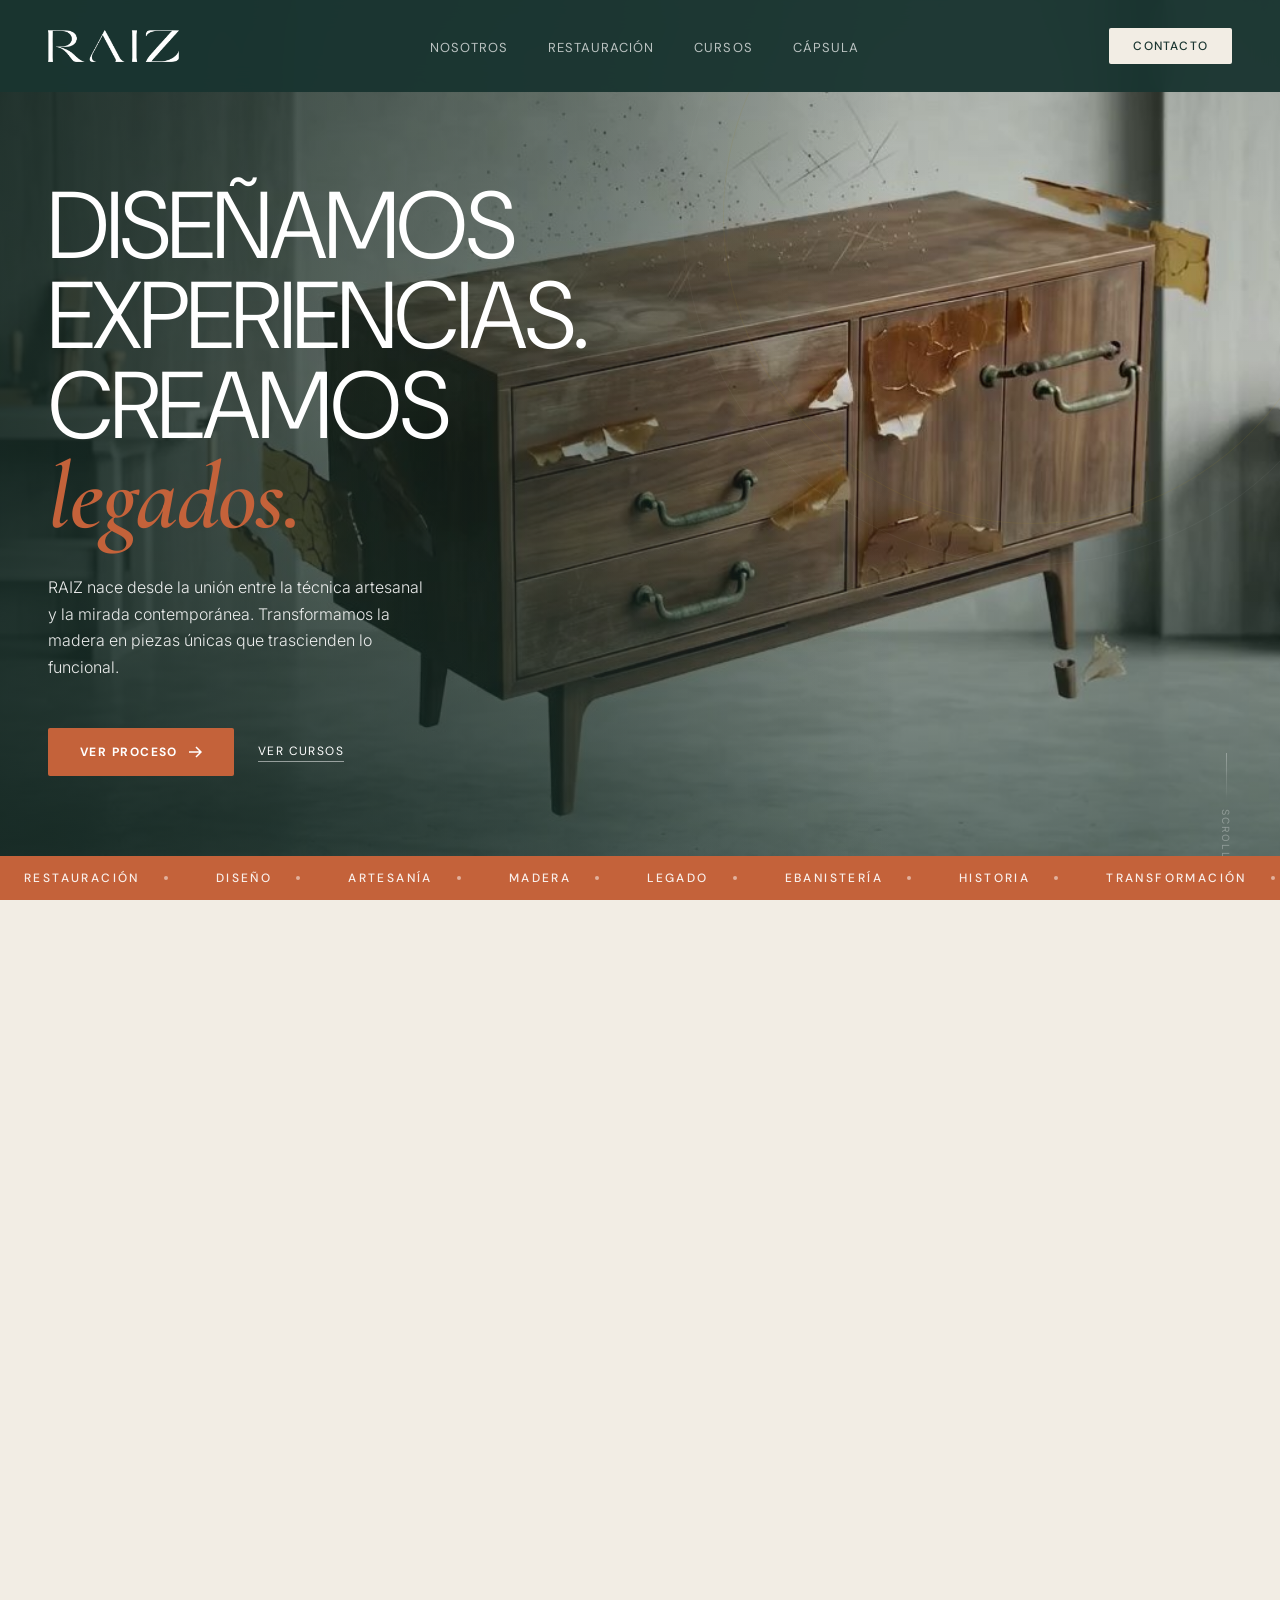
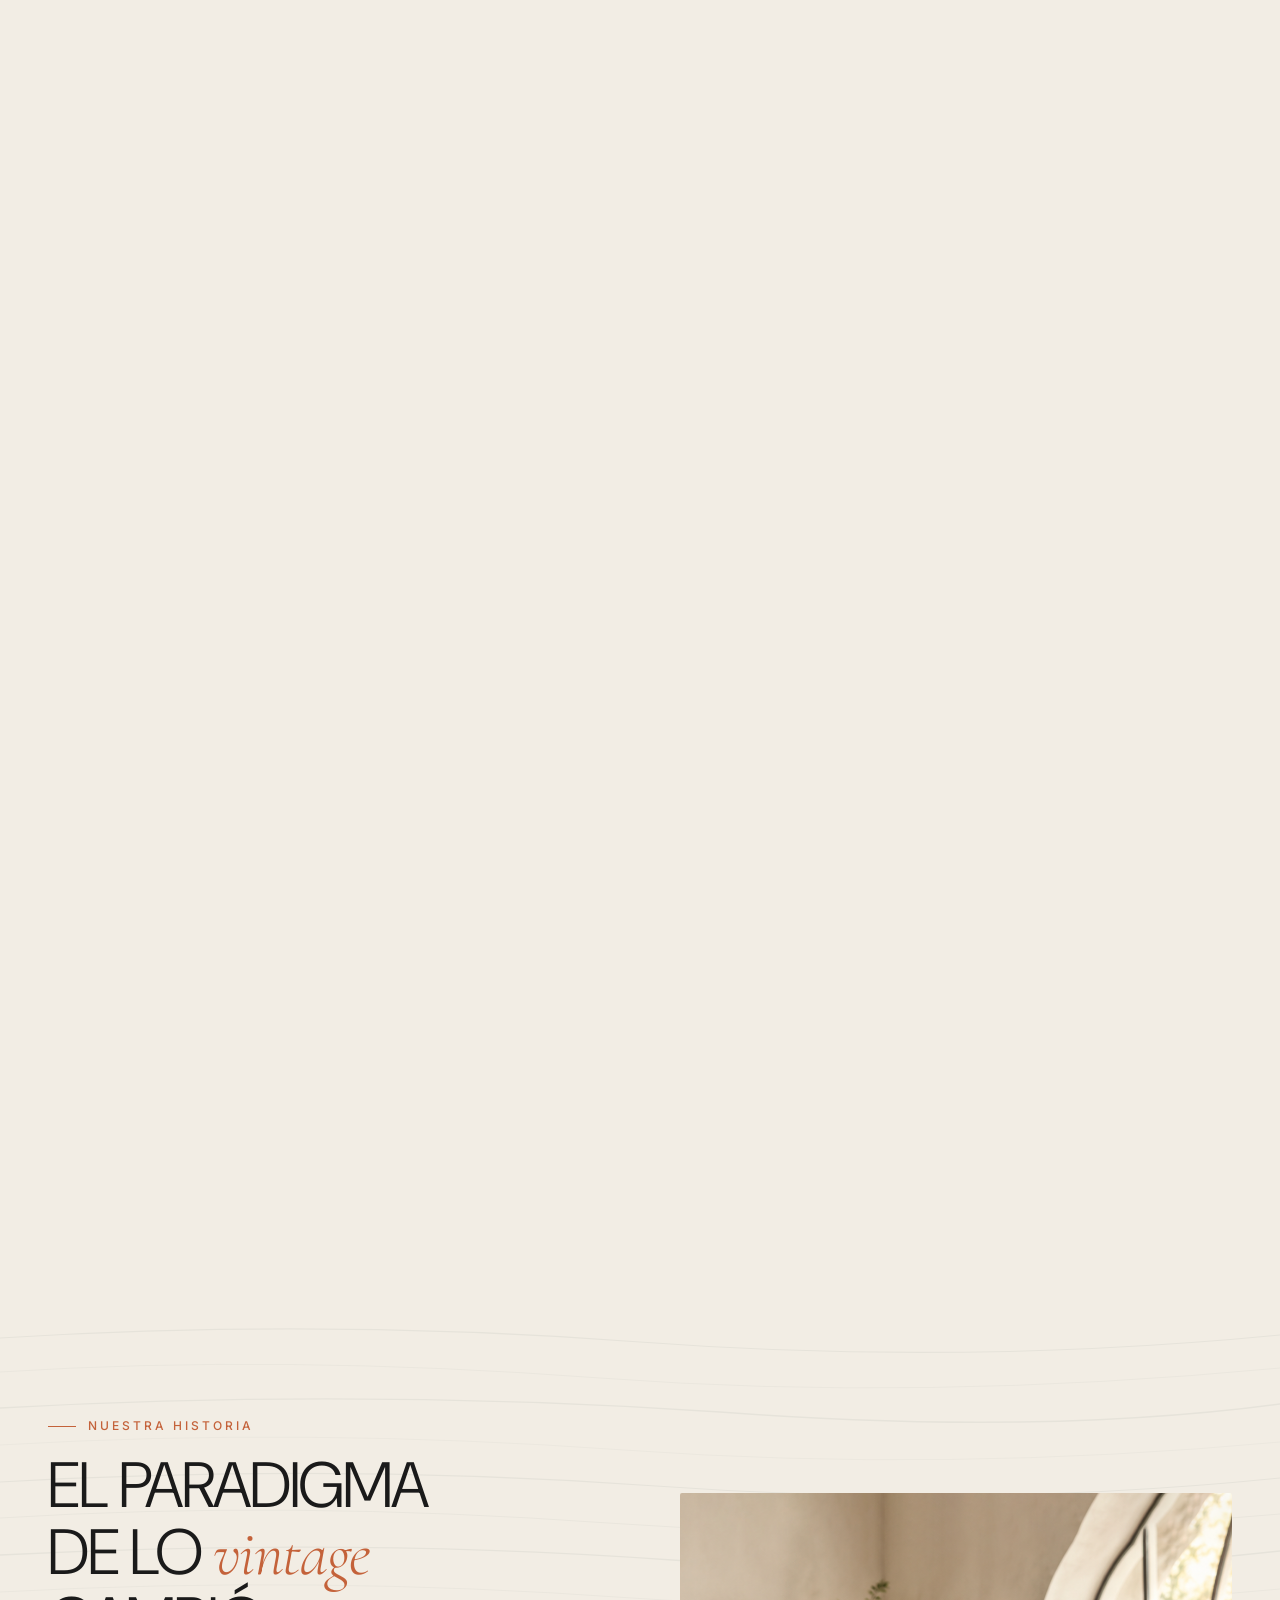
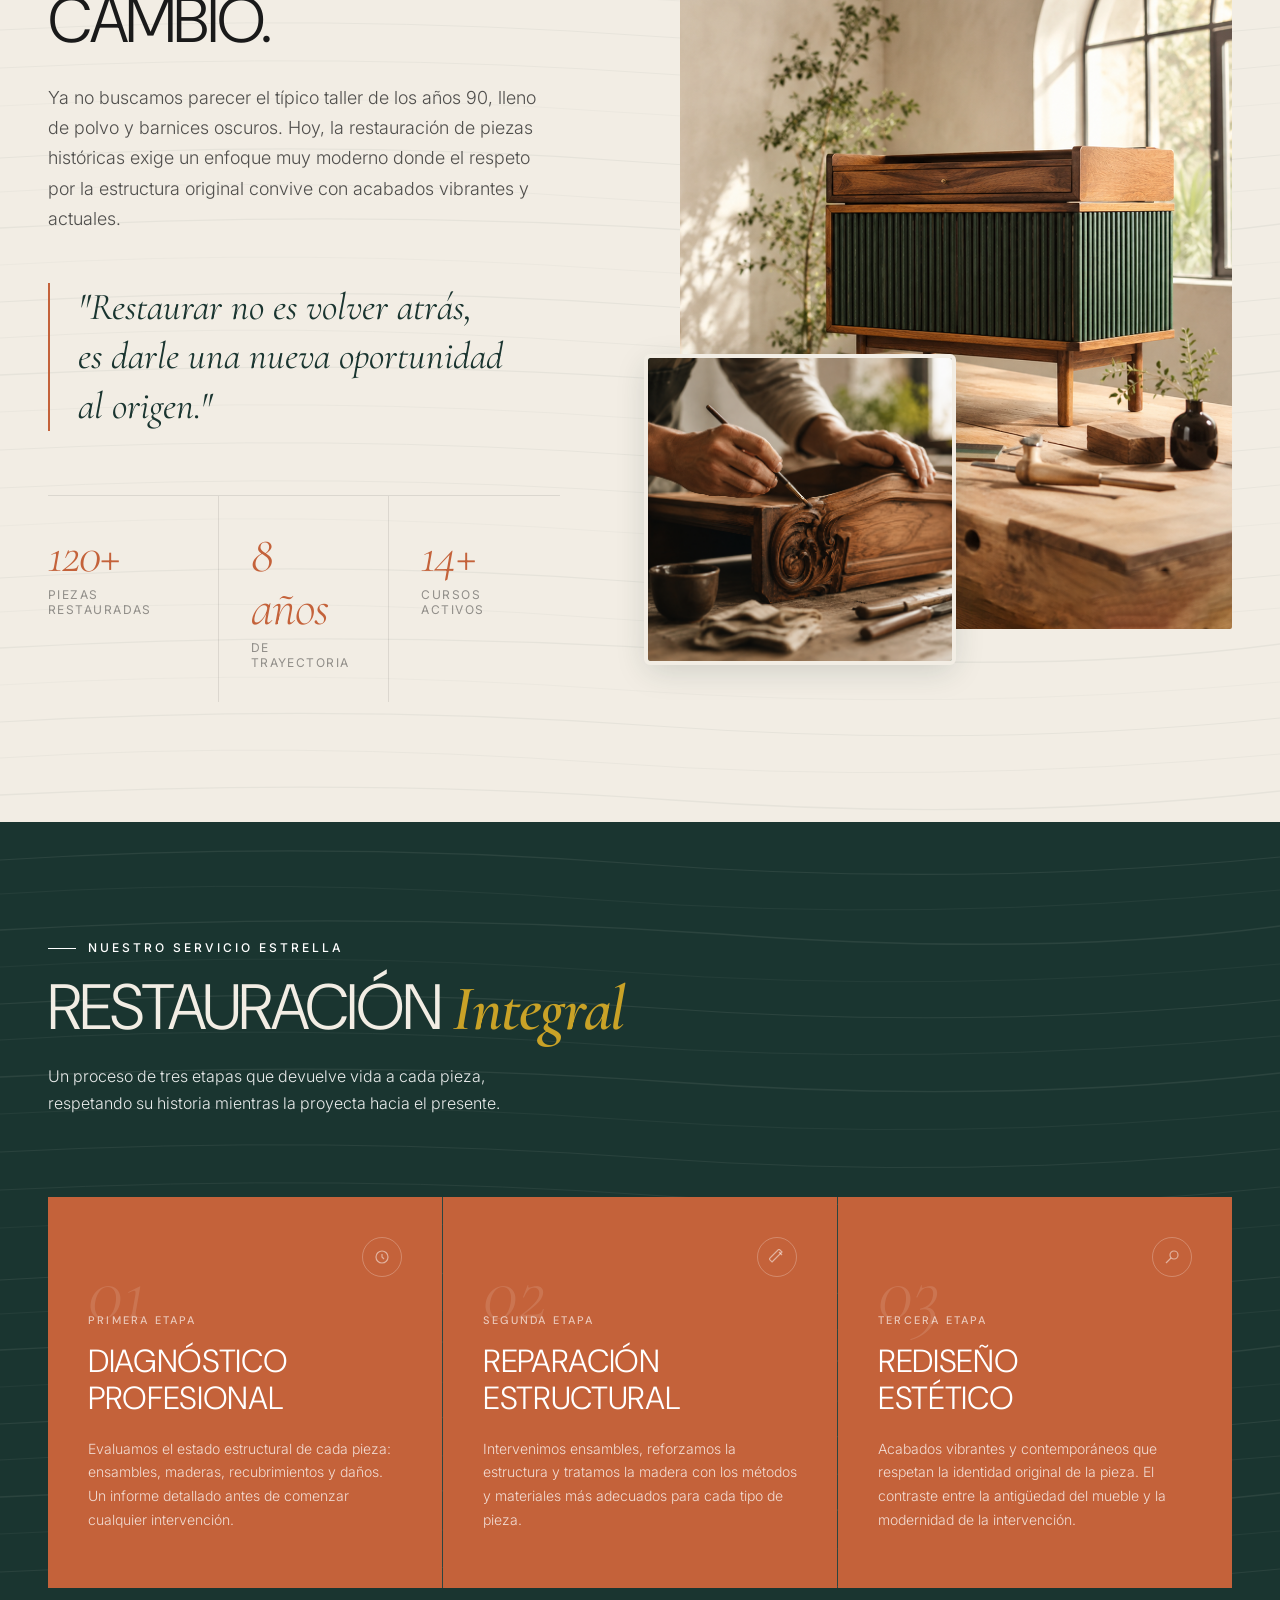
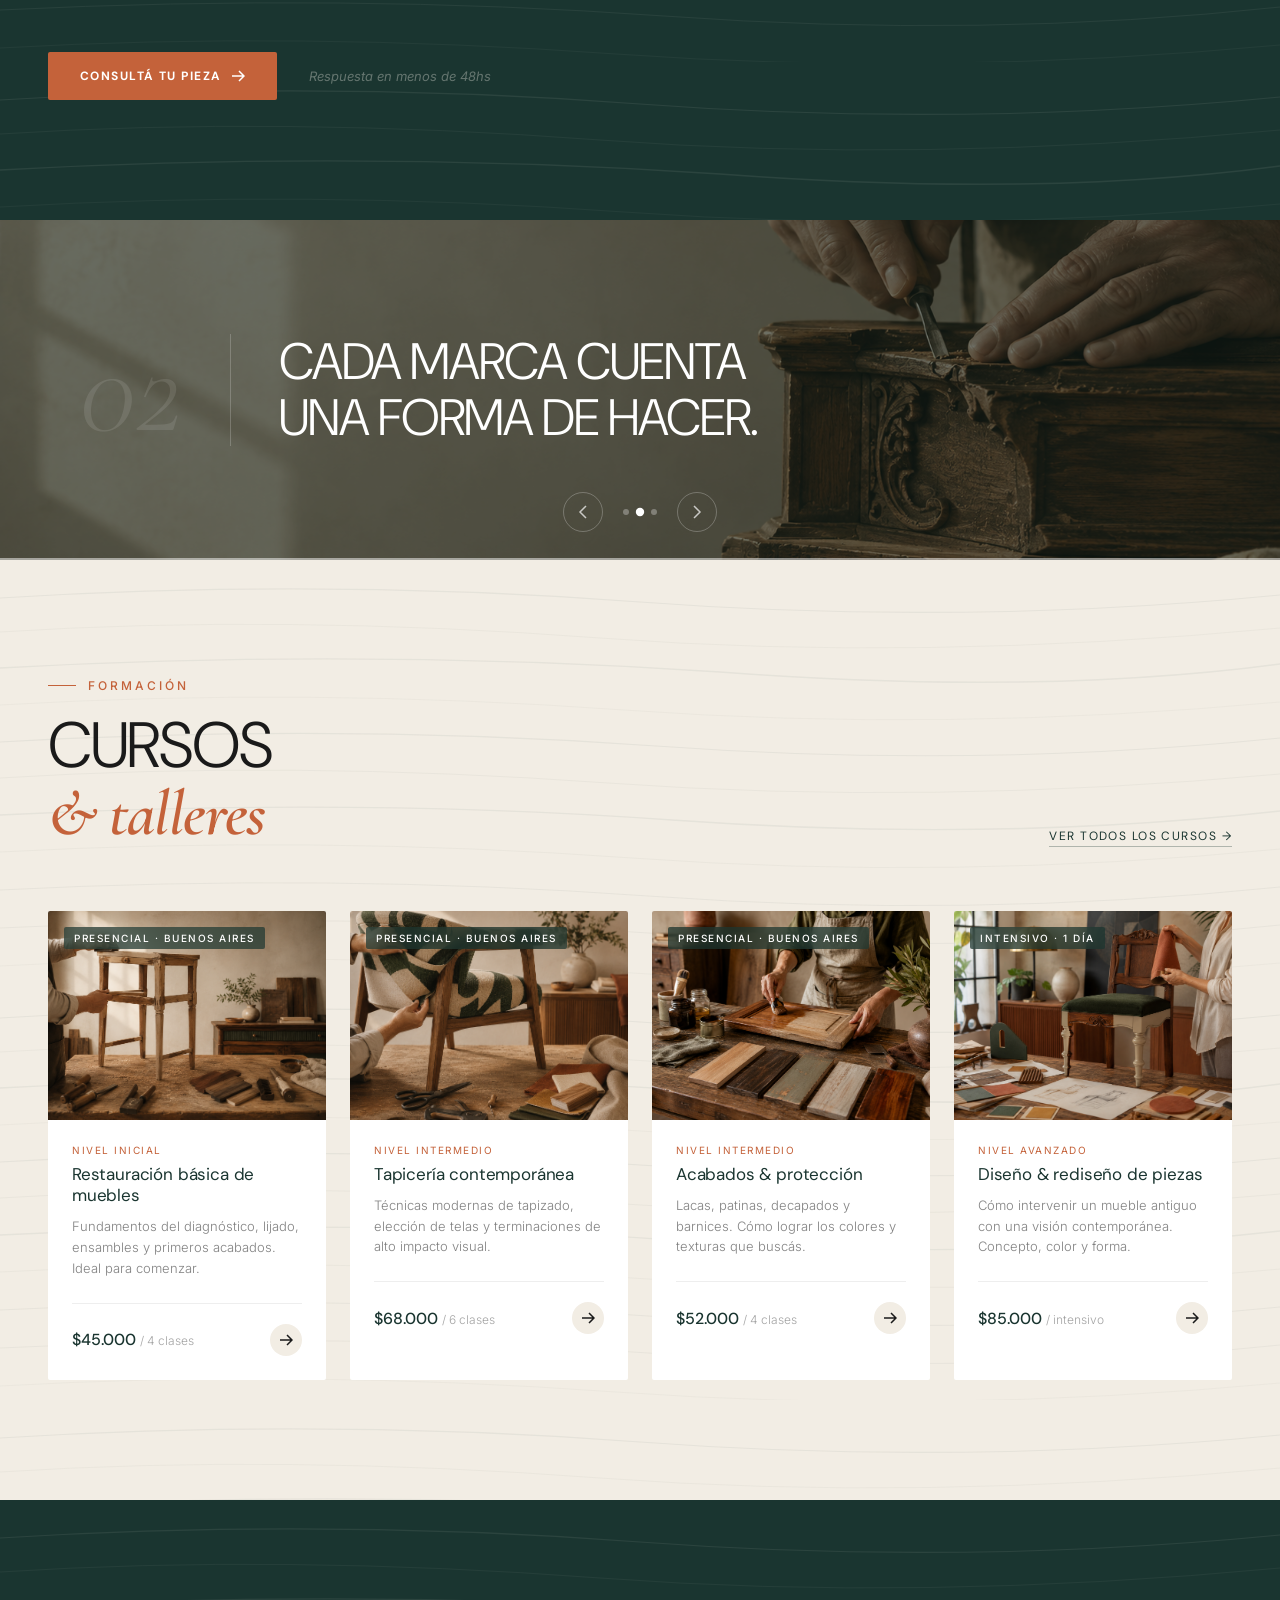
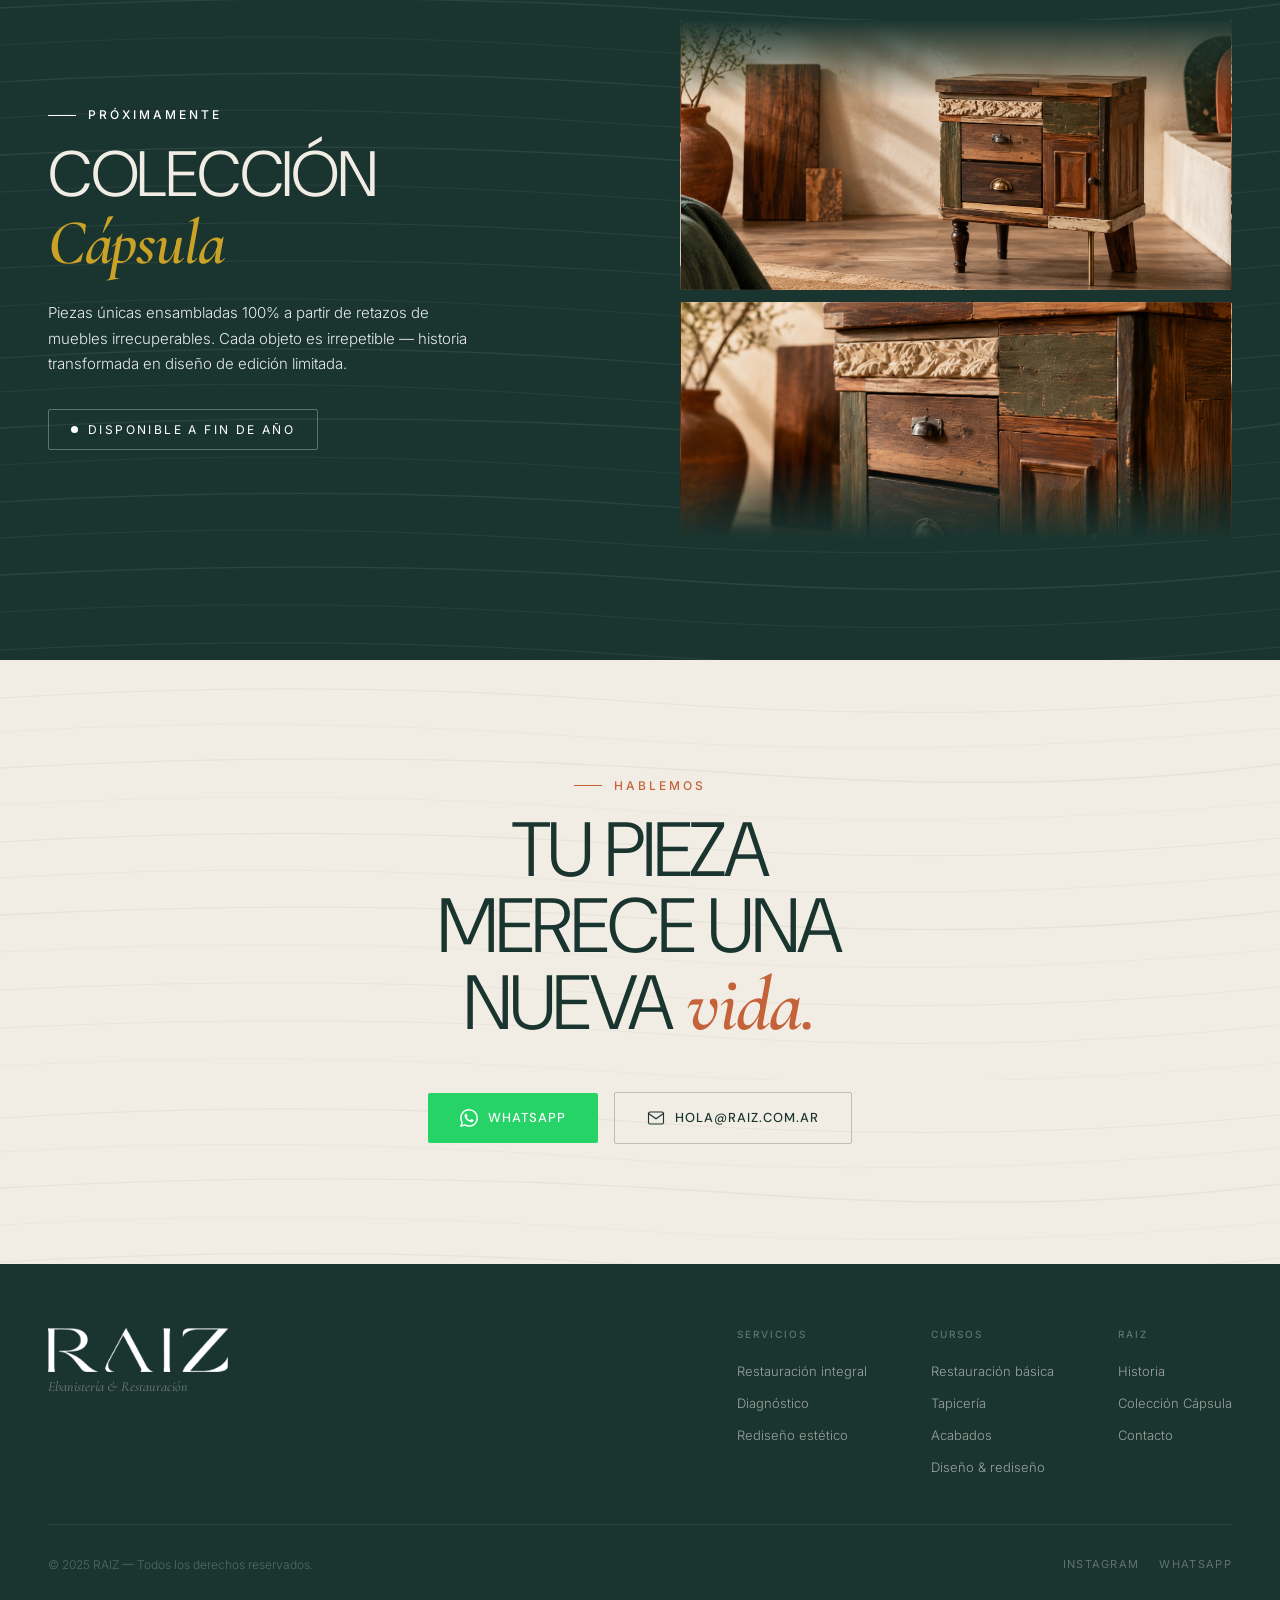
==== index.html @ 1e2faf30 "web raiz2" ====
<!DOCTYPE html>
<html lang="es">
<head>
  <meta charset="UTF-8" />
  <meta name="viewport" content="width=device-width, initial-scale=1.0" />
  <title>RAIZ — Ebanistería & Restauración</title>
  <meta name="description" content="RAIZ nace desde la unión entre la técnica artesanal y la mirada contemporánea. Restauramos y transformamos piezas únicas que trascienden lo funcional." />
  <link rel="stylesheet" href="css/style.css" />
  <link rel="preconnect" href="https://fonts.googleapis.com" />
  <link rel="preconnect" href="https://fonts.gstatic.com" crossorigin />
</head>
<body>

  <!-- ================================
       NAV
       ================================ -->
  <nav class="nav" role="navigation" aria-label="Navegación principal">
    <a href="#" class="nav__logo">
      <img src="assets/images/logo blanco.png" alt="RAIZ" class="nav__logo-img">
    </a>

    <ul class="nav__links">
      <li><a href="#nosotros">Nosotros</a></li>
      <li><a href="#restauracion">Restauración</a></li>
      <li><a href="#cursos">Cursos</a></li>
      <li><a href="#capsula">Cápsula</a></li>
    </ul>

    <a href="#contacto" class="nav__cta">Contacto</a>

    <button class="nav__hamburger" aria-label="Abrir menú" aria-expanded="false">
      <span></span>
      <span></span>
      <span></span>
    </button>
  </nav>

  <!-- Mobile nav -->
  <div class="nav__mobile" role="dialog" aria-modal="true" aria-label="Menú">
    <a href="#nosotros">Nosotros</a>
    <a href="#restauracion">Restauración</a>
    <a href="#cursos">Cursos</a>
    <a href="#capsula">Cápsula</a>
    <a href="#contacto">Contacto</a>
  </div>


  <!-- ================================
       HERO SCROLL CONTAINER
       ================================ -->
  <div class="hero-scroll-container">

  <!-- ================================
       HERO
       ================================ -->
  <section class="hero" aria-label="Bienvenida">

    <!-- Video scrub -->
    <video
      class="hero__video"
      src="assets/video/HERO.mp4"
      muted
      playsinline
      preload="auto"
      aria-hidden="true"
    ></video>
    <div class="hero__video-overlay"></div>

    <div class="hero__circle"></div>

    <div class="hero__content">
      <h1 class="hero__title">
        <span class="line"><span>Diseñamos</span></span>
        <span class="line"><span>experiencias.</span></span>
        <span class="line"><span>Creamos</span></span>
        <span class="line"><span><em>legados.</em></span></span>
      </h1>

      <p class="hero__sub">
        RAIZ nace desde la unión entre la técnica artesanal y la mirada contemporánea.
        Transformamos la madera en piezas únicas que trascienden lo funcional.
      </p>

      <div class="hero__actions">
        <a href="#restauracion" class="btn-primary">
          Ver proceso
          <svg width="14" height="14" viewBox="0 0 14 14" fill="none" stroke="currentColor" stroke-width="1.5">
            <path d="M1 7h12M8 2l5 5-5 5"/>
          </svg>
        </a>
        <a href="#cursos" class="btn-ghost">Ver cursos</a>
      </div>
    </div>

    <div class="hero__scroll" aria-hidden="true">
      <div class="hero__scroll-line"></div>
      <span>Scroll</span>
    </div>

    <!-- TICKER -->
    <div class="ticker" aria-hidden="true">
      <div class="ticker__track">
        <span class="ticker__item">Restauración<span class="ticker__dot"></span></span>
        <span class="ticker__item">Diseño<span class="ticker__dot"></span></span>
        <span class="ticker__item">Artesanía<span class="ticker__dot"></span></span>
        <span class="ticker__item">Madera<span class="ticker__dot"></span></span>
        <span class="ticker__item">Legado<span class="ticker__dot"></span></span>
        <span class="ticker__item">Ebanistería<span class="ticker__dot"></span></span>
        <span class="ticker__item">Historia<span class="ticker__dot"></span></span>
        <span class="ticker__item">Transformación<span class="ticker__dot"></span></span>
        <span class="ticker__item">Origen<span class="ticker__dot"></span></span>
        <span class="ticker__item">Piezas únicas<span class="ticker__dot"></span></span>
        <span class="ticker__item">Restauración<span class="ticker__dot"></span></span>
        <span class="ticker__item">Diseño<span class="ticker__dot"></span></span>
        <span class="ticker__item">Artesanía<span class="ticker__dot"></span></span>
        <span class="ticker__item">Madera<span class="ticker__dot"></span></span>
        <span class="ticker__item">Legado<span class="ticker__dot"></span></span>
        <span class="ticker__item">Ebanistería<span class="ticker__dot"></span></span>
        <span class="ticker__item">Historia<span class="ticker__dot"></span></span>
        <span class="ticker__item">Transformación<span class="ticker__dot"></span></span>
        <span class="ticker__item">Origen<span class="ticker__dot"></span></span>
        <span class="ticker__item">Piezas únicas<span class="ticker__dot"></span></span>
      </div>
    </div>

  </section>
  </div><!-- /hero-scroll-container -->


  <!-- ================================
       NOSOTROS
       ================================ -->
  <section class="section section--cream grain-light" id="nosotros">
    <div class="about" style="max-width:1400px;margin:0 auto;">

      <div class="about__text">
        <p class="section__label reveal">Nuestra historia</p>

        <h2 class="section__heading reveal reveal-delay-1">
          El paradigma<br>de lo <em class="accent-orange">vintage</em><br>cambió.
        </h2>

        <p class="reveal reveal-delay-2">
          Ya no buscamos parecer el típico taller de los años 90, lleno de polvo y barnices oscuros.
          Hoy, la restauración de piezas históricas exige un enfoque muy moderno donde el respeto
          por la estructura original convive con acabados vibrantes y actuales.
        </p>

        <blockquote class="about__quote reveal reveal-delay-3">
          "Restaurar no es volver atrás,<br>es darle una nueva oportunidad<br>al origen."
        </blockquote>

        <div class="about__stats">
          <div class="about__stat reveal reveal-delay-2">
            <div class="about__stat-number" data-count="120" data-suffix="+" id="stat1">
              <span class="count-value">0+</span>
            </div>
            <div class="about__stat-label">Piezas restauradas</div>
          </div>
          <div class="about__stat reveal reveal-delay-3">
            <div class="about__stat-number" data-count="8" data-suffix="" id="stat2" style="padding-left:32px">
              <span class="count-value">0</span>
              <span style="font-family:var(--font-serif);font-style:italic;color:var(--terracotta)"> años</span>
            </div>
            <div class="about__stat-label" style="padding-left:32px">De trayectoria</div>
          </div>
          <div class="about__stat reveal reveal-delay-4" style="padding-left:32px">
            <div class="about__stat-number" data-count="14" data-suffix="+" id="stat3">
              <span class="count-value">0+</span>
            </div>
            <div class="about__stat-label">Cursos activos</div>
          </div>
        </div>
      </div>

      <div class="about__visual reveal reveal-delay-2">
        <div class="about__img-main">
          <img src="assets/images/Foto del taller.png?v=2" alt="Foto del taller RAIZ" style="width:100%;height:100%;object-fit:cover;">
        </div>
        <div class="about__img-accent">
          <img src="assets/images/Detalle.png" alt="Detalle de pieza RAIZ" style="width:100%;height:100%;object-fit:cover;">
        </div>
      </div>

    </div>
  </section>


  <!-- ================================
       RESTAURACIÓN INTEGRAL
       ================================ -->
  <section class="section section--dark grain-dark" id="restauracion">
    <div style="max-width:1400px;margin:0 auto;">

      <p class="section__label reveal">Nuestro servicio estrella</p>
      <h2 class="section__heading reveal reveal-delay-1">
        Restauración <em style="font-family:var(--font-serif);font-style:italic;font-weight:600;color:var(--mustard);text-transform:none;">Integral</em>
      </h2>
      <p class="reveal reveal-delay-2" style="font-family:var(--font-body);font-size:16px;font-weight:300;color:rgba(255,255,255,0.9);margin-top:20px;max-width:500px;line-height:1.7;">
        Un proceso de tres etapas que devuelve vida a cada pieza,
        respetando su historia mientras la proyecta hacia el presente.
      </p>

      <div class="proceso__grid">

        <div class="proceso__step">
          <div class="proceso__number">01</div>
          <div class="proceso__icon" aria-hidden="true">
            <svg width="16" height="16" viewBox="0 0 16 16" fill="none" stroke="rgba(255,255,255,0.5)" stroke-width="1.2">
              <circle cx="8" cy="8" r="6"/><path d="M8 5v3l2 2"/>
            </svg>
          </div>
          <p class="proceso__title">Primera etapa</p>
          <h3 class="proceso__heading">Diagnóstico<br>profesional</h3>
          <p class="proceso__text">
            Evaluamos el estado estructural de cada pieza: ensambles, maderas,
            recubrimientos y daños. Un informe detallado antes de comenzar cualquier intervención.
          </p>
        </div>

        <div class="proceso__step">
          <div class="proceso__number">02</div>
          <div class="proceso__icon" aria-hidden="true">
            <svg width="16" height="16" viewBox="0 0 16 16" fill="none" stroke="rgba(255,255,255,0.5)" stroke-width="1.2">
              <path d="M3 13l3-3 7-7-3-3-7 7-3 3 3 3z"/><path d="M10 3l3 3"/>
            </svg>
          </div>
          <p class="proceso__title">Segunda etapa</p>
          <h3 class="proceso__heading">Reparación<br>estructural</h3>
          <p class="proceso__text">
            Intervenimos ensambles, reforzamos la estructura y tratamos la madera
            con los métodos y materiales más adecuados para cada tipo de pieza.
          </p>
        </div>

        <div class="proceso__step">
          <div class="proceso__number">03</div>
          <div class="proceso__icon" aria-hidden="true">
            <svg width="16" height="16" viewBox="0 0 16 16" fill="none" stroke="rgba(255,255,255,0.5)" stroke-width="1.2">
              <path d="M2 14l5-5"/><circle cx="10" cy="6" r="4"/>
            </svg>
          </div>
          <p class="proceso__title">Tercera etapa</p>
          <h3 class="proceso__heading">Rediseño<br>estético</h3>
          <p class="proceso__text">
            Acabados vibrantes y contemporáneos que respetan la identidad original
            de la pieza. El contraste entre la antigüedad del mueble y la modernidad de la intervención.
          </p>
        </div>

      </div>

      <div class="proceso__cta reveal">
        <a href="#contacto" class="btn-primary">
          Consultá tu pieza
          <svg width="14" height="14" viewBox="0 0 14 14" fill="none" stroke="currentColor" stroke-width="1.5">
            <path d="M1 7h12M8 2l5 5-5 5"/>
          </svg>
        </a>
        <span style="font-family:var(--font-body);font-size:13px;color:rgba(242,237,228,0.35);font-style:italic;">
          Respuesta en menos de 48hs
        </span>
      </div>

    </div>
  </section>


  <!-- ================================
       VALORES — SLIDER FULL WIDTH
       ================================ -->
  <section class="valores">

    <div class="valores__slider">

      <!-- Slide 1 -->
      <div class="valores__slide">
        <div class="valores__bg" style="background-image: url('assets/images/banner 1.png');"></div>
        <div class="valores__overlay"></div>
        <div class="valores__slide-inner">
          <span class="valores__num">01</span>
          <div class="valores__body">
            <h3 class="valores__title">Volver al origen,<br>sin volver al pasado.</h3>
          </div>
        </div>
      </div>

      <!-- Slide 2 -->
      <div class="valores__slide">
        <div class="valores__bg" style="background-image: url('assets/images/banner 2.png');"></div>
        <div class="valores__overlay"></div>
        <div class="valores__slide-inner">
          <span class="valores__num">02</span>
          <div class="valores__body">
            <h3 class="valores__title">Cada marca cuenta<br>una forma de hacer.</h3>
          </div>
        </div>
      </div>

      <!-- Slide 3 -->
      <div class="valores__slide">
        <div class="valores__bg" style="background-image: url('assets/images/banner 3.png');"></div>
        <div class="valores__overlay"></div>
        <div class="valores__slide-inner">
          <span class="valores__num">03</span>
          <div class="valores__body">
            <h3 class="valores__title">Piezas con historia,<br>acabados del presente.</h3>
          </div>
        </div>
      </div>

    </div>

    <!-- Controles -->
    <div class="valores__controls">
      <button class="valores__arrow valores__arrow--prev" aria-label="Anterior">
        <svg width="20" height="20" viewBox="0 0 20 20" fill="none" stroke="currentColor" stroke-width="1.5">
          <path d="M13 4l-6 6 6 6"/>
        </svg>
      </button>

      <div class="valores__dots">
        <button class="valores__dot active" aria-label="Slide 1"></button>
        <button class="valores__dot" aria-label="Slide 2"></button>
        <button class="valores__dot" aria-label="Slide 3"></button>
      </div>

      <button class="valores__arrow valores__arrow--next" aria-label="Siguiente">
        <svg width="20" height="20" viewBox="0 0 20 20" fill="none" stroke="currentColor" stroke-width="1.5">
          <path d="M7 4l6 6-6 6"/>
        </svg>
      </button>
    </div>

  </section>


  <!-- ================================
       CURSOS
       ================================ -->
  <section class="section section--cream grain-light" id="cursos">
    <div style="max-width:1400px;margin:0 auto;">

      <div class="cursos__header">
        <div>
          <p class="section__label reveal">Formación</p>
          <h2 class="section__heading reveal reveal-delay-1">
            Cursos<br><em style="font-family:var(--font-serif);font-style:italic;font-weight:600;color:var(--terracotta);text-transform:none;">& talleres</em>
          </h2>
        </div>
        <a href="#contacto" class="btn-ghost reveal reveal-delay-2" style="color:var(--dark);border-color:rgba(26,53,48,0.3);">
          Ver todos los cursos →
        </a>
      </div>

      <div class="cursos__grid">

        <!-- Curso 1 -->
        <div class="curso-card reveal">
          <div class="curso-card__img">
            <img src="assets/images/Restauración básica de muebles.png" alt="Restauración básica de muebles" style="width:100%;height:100%;object-fit:cover;">
            <span class="curso-card__tag">Presencial · Buenos Aires</span>
          </div>
          <div class="curso-card__body">
            <p class="curso-card__level">Nivel inicial</p>
            <h3 class="curso-card__title">Restauración básica de muebles</h3>
            <p class="curso-card__desc">Fundamentos del diagnóstico, lijado, ensambles y primeros acabados. Ideal para comenzar.</p>
            <div class="curso-card__footer">
              <div class="curso-card__price">$45.000 <span>/ 4 clases</span></div>
              <div class="curso-card__arrow">
                <svg width="14" height="14" viewBox="0 0 14 14" fill="none" stroke="currentColor" stroke-width="1.5">
                  <path d="M1 7h12M8 2l5 5-5 5"/>
                </svg>
              </div>
            </div>
          </div>
        </div>

        <!-- Curso 2 -->
        <div class="curso-card reveal reveal-delay-1">
          <div class="curso-card__img">
            <img src="assets/images/Tapicería contemporánea.png" alt="Tapicería contemporánea" style="width:100%;height:100%;object-fit:cover;">
            <span class="curso-card__tag">Presencial · Buenos Aires</span>
          </div>
          <div class="curso-card__body">
            <p class="curso-card__level">Nivel intermedio</p>
            <h3 class="curso-card__title">Tapicería contemporánea</h3>
            <p class="curso-card__desc">Técnicas modernas de tapizado, elección de telas y terminaciones de alto impacto visual.</p>
            <div class="curso-card__footer">
              <div class="curso-card__price">$68.000 <span>/ 6 clases</span></div>
              <div class="curso-card__arrow">
                <svg width="14" height="14" viewBox="0 0 14 14" fill="none" stroke="currentColor" stroke-width="1.5">
                  <path d="M1 7h12M8 2l5 5-5 5"/>
                </svg>
              </div>
            </div>
          </div>
        </div>

        <!-- Curso 3 -->
        <div class="curso-card reveal reveal-delay-2">
          <div class="curso-card__img">
            <img src="assets/images/Acabados & protección.png" alt="Acabados & protección" style="width:100%;height:100%;object-fit:cover;">
            <span class="curso-card__tag">Presencial · Buenos Aires</span>
          </div>
          <div class="curso-card__body">
            <p class="curso-card__level">Nivel intermedio</p>
            <h3 class="curso-card__title">Acabados & protección</h3>
            <p class="curso-card__desc">Lacas, patinas, decapados y barnices. Cómo lograr los colores y texturas que buscás.</p>
            <div class="curso-card__footer">
              <div class="curso-card__price">$52.000 <span>/ 4 clases</span></div>
              <div class="curso-card__arrow">
                <svg width="14" height="14" viewBox="0 0 14 14" fill="none" stroke="currentColor" stroke-width="1.5">
                  <path d="M1 7h12M8 2l5 5-5 5"/>
                </svg>
              </div>
            </div>
          </div>
        </div>

        <!-- Curso 4 -->
        <div class="curso-card reveal reveal-delay-3">
          <div class="curso-card__img">
            <img src="assets/images/Diseño & rediseño de piezas.png" alt="Diseño & rediseño de piezas" style="width:100%;height:100%;object-fit:cover;">
            <span class="curso-card__tag">Intensivo · 1 día</span>
          </div>
          <div class="curso-card__body">
            <p class="curso-card__level">Nivel avanzado</p>
            <h3 class="curso-card__title">Diseño & rediseño de piezas</h3>
            <p class="curso-card__desc">Cómo intervenir un mueble antiguo con una visión contemporánea. Concepto, color y forma.</p>
            <div class="curso-card__footer">
              <div class="curso-card__price">$85.000 <span>/ intensivo</span></div>
              <div class="curso-card__arrow">
                <svg width="14" height="14" viewBox="0 0 14 14" fill="none" stroke="currentColor" stroke-width="1.5">
                  <path d="M1 7h12M8 2l5 5-5 5"/>
                </svg>
              </div>
            </div>
          </div>
        </div>

      </div>
    </div>
  </section>


  <!-- ================================
       COLECCIÓN CÁPSULA
       ================================ -->
  <section class="section section--dark grain-dark capsula" id="capsula">
    <div class="capsula__inner">

      <div class="capsula__text">
        <p class="section__label reveal">Próximamente</p>
        <h2 class="section__heading reveal reveal-delay-1">
          Colección<br><em style="font-family:var(--font-serif);font-style:italic;font-weight:600;color:var(--mustard);text-transform:none;">Cápsula</em>
        </h2>
        <p class="reveal reveal-delay-2" style="color:rgba(255,255,255,0.9);">
          Piezas únicas ensambladas 100% a partir de retazos de muebles irrecuperables.
          Cada objeto es irrepetible — historia transformada en diseño de edición limitada.
        </p>
        <div class="capsula__badge reveal reveal-delay-3">
          Disponible a fin de año
        </div>
      </div>

      <div class="capsula__gallery reveal reveal-delay-2">
        <div class="capsula__gallery-track">
          <div class="capsula__gallery-reel">
            <div class="capsula__gallery-item" style="background-image: url('assets/images/1.png');"></div>
            <div class="capsula__gallery-item" style="background-image: url('assets/images/2.png');"></div>
            <div class="capsula__gallery-item" style="background-image: url('assets/images/3.png');"></div>
            <div class="capsula__gallery-item" style="background-image: url('assets/images/4.png');"></div>
            <div class="capsula__gallery-item" style="background-image: url('assets/images/5.png');"></div>
            <div class="capsula__gallery-item" style="background-image: url('assets/images/6.png');"></div>
            <!-- duplicado para loop infinito -->
            <div class="capsula__gallery-item" style="background-image: url('assets/images/1.png');"></div>
            <div class="capsula__gallery-item" style="background-image: url('assets/images/2.png');"></div>
            <div class="capsula__gallery-item" style="background-image: url('assets/images/3.png');"></div>
            <div class="capsula__gallery-item" style="background-image: url('assets/images/4.png');"></div>
            <div class="capsula__gallery-item" style="background-image: url('assets/images/5.png');"></div>
            <div class="capsula__gallery-item" style="background-image: url('assets/images/6.png');"></div>
          </div>
        </div>
      </div>

    </div>
  </section>


  <!-- ================================
       CONTACTO
       ================================ -->
  <section class="section section--cream grain-light" id="contacto">
    <div class="contacto__inner">

      <p class="section__label reveal">Hablemos</p>

      <h2 class="contacto__heading reveal reveal-delay-1">
        Tu pieza<br>merece una<br>nueva <em>vida.</em>
      </h2>

      <div class="contacto__actions reveal reveal-delay-2">
        <a href="https://wa.me/5491100000000?text=Hola%20RAIZ%2C%20quisiera%20consultar%20sobre..." class="btn-wp" target="_blank" rel="noopener">
          <svg width="18" height="18" viewBox="0 0 24 24" fill="currentColor">
            <path d="M17.472 14.382c-.297-.149-1.758-.867-2.03-.967-.273-.099-.471-.148-.67.15-.197.297-.767.966-.94 1.164-.173.199-.347.223-.644.075-.297-.15-1.255-.463-2.39-1.475-.883-.788-1.48-1.761-1.653-2.059-.173-.297-.018-.458.13-.606.134-.133.298-.347.446-.52.149-.174.198-.298.298-.497.099-.198.05-.371-.025-.52-.075-.149-.669-1.612-.916-2.207-.242-.579-.487-.5-.669-.51-.173-.008-.371-.01-.57-.01-.198 0-.52.074-.792.372-.272.297-1.04 1.016-1.04 2.479 0 1.462 1.065 2.875 1.213 3.074.149.198 2.096 3.2 5.077 4.487.709.306 1.262.489 1.694.625.712.227 1.36.195 1.871.118.571-.085 1.758-.719 2.006-1.413.248-.694.248-1.289.173-1.413-.074-.124-.272-.198-.57-.347m-5.421 7.403h-.004a9.87 9.87 0 01-5.031-1.378l-.361-.214-3.741.982.998-3.648-.235-.374a9.86 9.86 0 01-1.51-5.26c.001-5.45 4.436-9.884 9.888-9.884 2.64 0 5.122 1.03 6.988 2.898a9.825 9.825 0 012.893 6.994c-.003 5.45-4.437 9.884-9.885 9.884m8.413-18.297A11.815 11.815 0 0012.05 0C5.495 0 .16 5.335.157 11.892c0 2.096.547 4.142 1.588 5.945L.057 24l6.305-1.654a11.882 11.882 0 005.683 1.448h.005c6.554 0 11.89-5.335 11.893-11.893a11.821 11.821 0 00-3.48-8.413z"/>
          </svg>
          WhatsApp
        </a>
        <a href="mailto:hola@raiz.com.ar" class="btn-mail">
          <svg width="18" height="18" viewBox="0 0 24 24" fill="none" stroke="currentColor" stroke-width="1.5">
            <path d="M4 4h16c1.1 0 2 .9 2 2v12c0 1.1-.9 2-2 2H4c-1.1 0-2-.9-2-2V6c0-1.1.9-2 2-2z"/>
            <polyline points="22,6 12,13 2,6"/>
          </svg>
          hola@raiz.com.ar
        </a>
      </div>

    </div>
  </section>


  <!-- ================================
       FOOTER
       ================================ -->
  <footer class="footer">
    <div class="footer__inner">

      <div class="footer__top">
        <div>
          <img src="assets/images/logo blanco.png" alt="RAIZ" class="footer__logo-img">
          <div class="footer__tagline">Ebanistería & Restauración</div>
        </div>

        <nav class="footer__nav" aria-label="Footer">
          <div class="footer__nav-col">
            <h4>Servicios</h4>
            <ul>
              <li><a href="#restauracion">Restauración integral</a></li>
              <li><a href="#restauracion">Diagnóstico</a></li>
              <li><a href="#restauracion">Rediseño estético</a></li>
            </ul>
          </div>
          <div class="footer__nav-col">
            <h4>Cursos</h4>
            <ul>
              <li><a href="#cursos">Restauración básica</a></li>
              <li><a href="#cursos">Tapicería</a></li>
              <li><a href="#cursos">Acabados</a></li>
              <li><a href="#cursos">Diseño & rediseño</a></li>
            </ul>
          </div>
          <div class="footer__nav-col">
            <h4>Raiz</h4>
            <ul>
              <li><a href="#nosotros">Historia</a></li>
              <li><a href="#capsula">Colección Cápsula</a></li>
              <li><a href="#contacto">Contacto</a></li>
            </ul>
          </div>
        </nav>
      </div>

      <div class="footer__bottom">
        <p class="footer__copy">© 2025 RAIZ — Todos los derechos reservados.</p>
        <div class="footer__social">
          <a href="#" target="_blank" rel="noopener">Instagram</a>
          <a href="#" target="_blank" rel="noopener">WhatsApp</a>
        </div>
      </div>

    </div>
  </footer>

  <script src="js/main.js"></script>
</body>
</html>
---- css/style.css ----
/* =============================================
   RAIZ — Design System
   ============================================= */

@import url('https://fonts.googleapis.com/css2?family=DM+Sans:ital,opsz,wght@0,9..40,300;0,9..40,400;0,9..40,500;0,9..40,700;1,9..40,300;1,9..40,400&family=Inter:wght@300;400;500&family=Cormorant+Garamond:ital,wght@0,400;0,600;1,300;1,400;1,600&display=swap');

:root {
  --cream:       #f2ede4;
  --cream-dark:  #e8e0d3;
  --dark:        #1a3530;
  --dark-mid:    #244740;
  --teal:        #2d6b5e;
  --mustard:     #c9a227;
  --terracotta:  #c4623a;
  --white:       #ffffff;
  --text-dark:   #1a1a1a;

  --font-sans:    'DM Sans', sans-serif;
  --font-body:    'Inter', sans-serif;
  --font-serif:   'Cormorant Garamond', serif;

  --ease-out:     cubic-bezier(0.16, 1, 0.3, 1);
  --ease-in-out:  cubic-bezier(0.65, 0, 0.35, 1);
}

/* =============================================
   RESET & BASE
   ============================================= */

*, *::before, *::after {
  box-sizing: border-box;
  margin: 0;
  padding: 0;
}

html {
  scroll-behavior: smooth;
  font-size: 16px;
}

body {
  font-family: var(--font-body);
  background-color: var(--cream);
  color: var(--text-dark);
  overflow-x: hidden;
  -webkit-font-smoothing: antialiased;
}

img {
  display: block;
  max-width: 100%;
}

a {
  text-decoration: none;
  color: inherit;
}

/* =============================================
   NAV
   ============================================= */

.nav {
  position: fixed;
  top: 0;
  left: 0;
  right: 0;
  z-index: 100;
  padding: 28px 48px;
  display: flex;
  align-items: center;
  justify-content: space-between;
  background: rgba(26, 53, 48, 0.96);
  backdrop-filter: blur(12px);
  transition: padding 0.4s var(--ease-out);
}

.nav.scrolled {
  padding: 18px 48px;
}

.nav__logo {
  display: flex;
  align-items: center;
}

.nav__logo-img {
  height: 32px;
  width: auto;
  display: block;
}

.nav__links {
  display: flex;
  align-items: center;
  gap: 40px;
  list-style: none;
}

.nav__links a {
  font-family: var(--font-sans);
  font-size: 13px;
  font-weight: 400;
  letter-spacing: 0.08em;
  text-transform: uppercase;
  color: rgba(255,255,255,0.7);
  transition: color 0.25s ease;
  position: relative;
}

.nav__links a::after {
  content: '';
  position: absolute;
  bottom: -3px;
  left: 0;
  width: 0;
  height: 1px;
  background: var(--terracotta);
  transition: width 0.3s var(--ease-out);
}

.nav__links a:hover {
  color: var(--white);
}

.nav__links a:hover::after {
  width: 100%;
}

.nav__cta {
  font-family: var(--font-sans);
  font-size: 12px;
  font-weight: 500;
  letter-spacing: 0.1em;
  text-transform: uppercase;
  color: var(--dark);
  background: var(--cream);
  padding: 10px 24px;
  border-radius: 2px;
  transition: background 0.25s ease, color 0.25s ease;
}

.nav__cta:hover {
  background: var(--mustard);
  color: var(--white);
}

.nav__hamburger {
  display: none;
  flex-direction: column;
  gap: 5px;
  cursor: pointer;
  padding: 4px;
}

.nav__hamburger span {
  display: block;
  width: 28px;
  height: 1.5px;
  background: var(--white);
  transition: all 0.3s ease;
}

/* Mobile nav drawer */
.nav__mobile {
  display: none;
  position: fixed;
  inset: 0;
  background: var(--dark);
  z-index: 99;
  flex-direction: column;
  align-items: center;
  justify-content: center;
  gap: 40px;
  opacity: 0;
  pointer-events: none;
  transition: opacity 0.35s ease;
}

.nav__mobile.open {
  opacity: 1;
  pointer-events: all;
}

.nav__mobile a {
  font-family: var(--font-sans);
  font-size: clamp(28px, 6vw, 48px);
  font-weight: 300;
  letter-spacing: 0.06em;
  text-transform: uppercase;
  color: var(--cream);
  transition: color 0.2s ease;
}

.nav__mobile a:hover {
  color: var(--terracotta);
}

/* =============================================
   HERO SCROLL CONTAINER
   ============================================= */

.hero-scroll-container {
  position: relative;
  height: 500vh; /* 5x viewport = espacio de scroll para el video */
}

/* =============================================
   HERO
   ============================================= */

.hero {
  position: sticky;
  top: 0;
  height: 100vh;
  min-height: 680px;
  background: var(--dark);
  display: flex;
  flex-direction: column;
  justify-content: flex-end;
  overflow: hidden;
}

/* Canvas / video de fondo */
.hero__video,
.hero canvas {
  position: absolute;
  inset: 0;
  width: 100%;
  height: 100%;
  object-fit: cover;
  z-index: 0;
}

.hero__video-overlay {
  position: absolute;
  inset: 0;
  background:
    linear-gradient(to right, rgba(20,40,35,0.82) 0%, rgba(20,40,35,0.4) 45%, transparent 70%),
    linear-gradient(to bottom, rgba(26,53,48,0.2) 0%, rgba(26,53,48,0.1) 40%, rgba(26,53,48,0.65) 100%);
  z-index: 1;
}


/* Decorative circle */
.hero__circle {
  position: absolute;
  top: -15%;
  right: -8%;
  width: 55vw;
  height: 55vw;
  max-width: 700px;
  max-height: 700px;
  border-radius: 50%;
  border: 1px solid rgba(255,255,255,0.06);
  z-index: 0;
}

.hero__circle::before {
  content: '';
  position: absolute;
  inset: 40px;
  border-radius: 50%;
  border: 1px solid rgba(201,162,39,0.12);
}

.hero__content {
  position: relative;
  z-index: 3;
  padding: 0 48px 80px;
}

.hero__eyebrow {
  font-family: var(--font-body);
  font-size: 11px;
  font-weight: 400;
  letter-spacing: 0.2em;
  text-transform: uppercase;
  color: var(--terracotta);
  margin-bottom: 28px;
  display: flex;
  align-items: center;
  gap: 12px;
  overflow: hidden;
}

.hero__eyebrow::before {
  content: '';
  display: block;
  width: 32px;
  height: 1px;
  background: var(--terracotta);
}

.hero__title {
  font-family: var(--font-sans);
  font-weight: 300;
  font-size: clamp(48px, 7.4vw, 112px);
  line-height: 0.95;
  letter-spacing: -0.02em;
  color: var(--white);
  text-transform: uppercase;
  overflow: visible;
}

.hero__title em {
  font-family: var(--font-serif);
  font-style: italic;
  font-weight: 600;
  color: var(--terracotta);
  text-transform: none;
  letter-spacing: -0.01em;
}

.hero__title .line {
  display: block;
  overflow: visible;
}

.hero__title .line span {
  display: block;
  transform: translateY(110%);
  transition: transform 1s var(--ease-out);
}

.hero__title .line span.visible {
  transform: translateY(0);
}

.hero__sub {
  margin-top: 32px;
  font-family: var(--font-body);
  font-size: clamp(13px, 1.3vw, 16px);
  font-weight: 300;
  color: rgba(255,255,255,0.9);
  max-width: 380px;
  line-height: 1.65;
  opacity: 0;
  transform: translateY(20px);
  transition: opacity 0.8s ease 0.7s, transform 0.8s var(--ease-out) 0.7s;
}

.hero__sub.visible {
  opacity: 1;
  transform: translateY(0);
}

.hero__actions {
  display: flex;
  align-items: center;
  gap: 24px;
  margin-top: 48px;
  opacity: 0;
  transform: translateY(20px);
  transition: opacity 0.8s ease 0.9s, transform 0.8s var(--ease-out) 0.9s;
}

.hero__actions.visible {
  opacity: 1;
  transform: translateY(0);
}

.btn-primary {
  display: inline-flex;
  align-items: center;
  gap: 10px;
  font-family: var(--font-sans);
  font-size: 12px;
  font-weight: 700;
  letter-spacing: 0.12em;
  text-transform: uppercase;
  color: var(--white);
  background: var(--terracotta);
  padding: 16px 32px;
  border-radius: 2px;
  transition: background 0.3s ease, transform 0.3s ease;
}

.btn-primary:hover {
  background: var(--mustard);
  color: var(--white);
  transform: translateY(-2px);
}

.btn-primary svg {
  transition: transform 0.3s ease;
}

.btn-primary:hover svg {
  transform: translateX(4px);
}

.btn-ghost {
  font-family: var(--font-sans);
  font-size: 12px;
  font-weight: 400;
  letter-spacing: 0.12em;
  text-transform: uppercase;
  color: var(--white);
  border-bottom: 1px solid rgba(255,255,255,0.5);
  padding-bottom: 2px;
  transition: color 0.25s ease, border-color 0.25s ease;
}

.btn-ghost:hover {
  color: var(--mustard);
  border-color: var(--mustard);
}

/* Scroll indicator */
.hero__scroll {
  position: absolute;
  bottom: 40px;
  right: 48px;
  z-index: 3;
  display: flex;
  flex-direction: column;
  align-items: center;
  gap: 8px;
  opacity: 0;
  animation: fadeIn 1s ease 1.4s forwards;
}

.hero__scroll span {
  font-family: var(--font-body);
  font-size: 10px;
  letter-spacing: 0.2em;
  text-transform: uppercase;
  color: rgba(255,255,255,0.3);
  writing-mode: vertical-rl;
}

.hero__scroll-line {
  width: 1px;
  height: 48px;
  background: linear-gradient(to bottom, rgba(255,255,255,0.3), transparent);
  animation: scrollPulse 2s ease infinite;
}

/* =============================================
   MARQUEE TICKER
   ============================================= */

.ticker {
  position: relative;
  z-index: 3;
  background: var(--terracotta);
  padding: 14px 0;
  overflow: hidden;
  display: flex;
}

.ticker__track {
  display: flex;
  white-space: nowrap;
  animation: ticker-scroll 24s linear infinite;
}

.ticker__item {
  display: inline-flex;
  align-items: center;
  gap: 24px;
  padding: 0 24px;
  font-family: var(--font-sans);
  font-size: 12px;
  font-weight: 500;
  letter-spacing: 0.2em;
  text-transform: uppercase;
  color: rgba(255,255,255,0.9);
}

.ticker__dot {
  width: 4px;
  height: 4px;
  border-radius: 50%;
  background: rgba(255,255,255,0.5);
  flex-shrink: 0;
}

/* =============================================
   WOOD GRAIN TEXTURE
   ============================================= */

/* Veta clara — para secciones crema */
.grain-light {
  position: relative;
}
.grain-light::after {
  content: '';
  position: absolute;
  inset: 0;
  pointer-events: none;
  z-index: 0;
  opacity: 0.055;
  background-image: url("data:image/svg+xml,%3Csvg xmlns='http://www.w3.org/2000/svg' width='1600' height='420' preserveAspectRatio='none'%3E%3Cpath d='M0 38 Q400 18 800 42 Q1200 66 1600 35' stroke='%231a3530' stroke-width='1.2' fill='none'/%3E%3Cpath d='M0 72 Q350 54 750 78 Q1150 102 1600 68' stroke='%231a3530' stroke-width='0.7' fill='none'/%3E%3Cpath d='M0 108 Q450 88 900 112 Q1300 136 1600 104' stroke='%231a3530' stroke-width='1.4' fill='none'/%3E%3Cpath d='M0 145 Q380 127 780 150 Q1180 173 1600 142' stroke='%231a3530' stroke-width='0.6' fill='none'/%3E%3Cpath d='M0 182 Q420 163 820 186 Q1220 209 1600 178' stroke='%231a3530' stroke-width='1.1' fill='none'/%3E%3Cpath d='M0 218 Q360 200 760 223 Q1160 246 1600 214' stroke='%231a3530' stroke-width='0.8' fill='none'/%3E%3Cpath d='M0 255 Q440 237 840 260 Q1240 283 1600 251' stroke='%231a3530' stroke-width='1.3' fill='none'/%3E%3Cpath d='M0 292 Q390 275 790 298 Q1190 321 1600 289' stroke='%231a3530' stroke-width='0.7' fill='none'/%3E%3Cpath d='M0 330 Q410 313 810 336 Q1210 359 1600 327' stroke='%231a3530' stroke-width='1.0' fill='none'/%3E%3Cpath d='M0 368 Q430 351 830 374 Q1230 397 1600 365' stroke='%231a3530' stroke-width='0.9' fill='none'/%3E%3Cpath d='M0 406 Q370 389 770 412 Q1170 435 1600 403' stroke='%231a3530' stroke-width='0.6' fill='none'/%3E%3C/svg%3E");
  background-size: 100% 420px;
  background-repeat: repeat-y;
}
.grain-light > * {
  position: relative;
  z-index: 1;
}

/* Veta oscura — para secciones verde/teal */
.grain-dark {
  position: relative;
}
.grain-dark::after {
  content: '';
  position: absolute;
  inset: 0;
  pointer-events: none;
  z-index: 0;
  opacity: 0.08;
  background-image: url("data:image/svg+xml,%3Csvg xmlns='http://www.w3.org/2000/svg' width='1600' height='420' preserveAspectRatio='none'%3E%3Cpath d='M0 38 Q400 18 800 42 Q1200 66 1600 35' stroke='%23f2ede4' stroke-width='1.2' fill='none'/%3E%3Cpath d='M0 72 Q350 54 750 78 Q1150 102 1600 68' stroke='%23f2ede4' stroke-width='0.7' fill='none'/%3E%3Cpath d='M0 108 Q450 88 900 112 Q1300 136 1600 104' stroke='%23f2ede4' stroke-width='1.4' fill='none'/%3E%3Cpath d='M0 145 Q380 127 780 150 Q1180 173 1600 142' stroke='%23f2ede4' stroke-width='0.6' fill='none'/%3E%3Cpath d='M0 182 Q420 163 820 186 Q1220 209 1600 178' stroke='%23f2ede4' stroke-width='1.1' fill='none'/%3E%3Cpath d='M0 218 Q360 200 760 223 Q1160 246 1600 214' stroke='%23f2ede4' stroke-width='0.8' fill='none'/%3E%3Cpath d='M0 255 Q440 237 840 260 Q1240 283 1600 251' stroke='%23f2ede4' stroke-width='1.3' fill='none'/%3E%3Cpath d='M0 292 Q390 275 790 298 Q1190 321 1600 289' stroke='%23f2ede4' stroke-width='0.7' fill='none'/%3E%3Cpath d='M0 330 Q410 313 810 336 Q1210 359 1600 327' stroke='%23f2ede4' stroke-width='1.0' fill='none'/%3E%3Cpath d='M0 368 Q430 351 830 374 Q1230 397 1600 365' stroke='%23f2ede4' stroke-width='0.9' fill='none'/%3E%3Cpath d='M0 406 Q370 389 770 412 Q1170 435 1600 403' stroke='%23f2ede4' stroke-width='0.6' fill='none'/%3E%3C/svg%3E");
  background-size: 100% 420px;
  background-repeat: repeat-y;
}
.grain-dark > * {
  position: relative;
  z-index: 1;
}

/* =============================================
   SECTION COMMON
   ============================================= */

.section {
  padding: 120px 48px;
}

.section--dark {
  background: var(--dark);
  color: var(--cream);
}

.section--cream {
  background: var(--cream);
}

.section--teal {
  background: var(--teal);
  color: var(--cream);
}

.section__label {
  font-family: var(--font-body);
  font-size: 12px;
  font-weight: 500;
  letter-spacing: 0.25em;
  text-transform: uppercase;
  color: var(--terracotta);
  margin-bottom: 20px;
  display: flex;
  align-items: center;
  gap: 12px;
  line-height: 1;
}

.section__label::before {
  content: '';
  display: block;
  width: 28px;
  height: 1px;
  flex-shrink: 0;
  background: var(--terracotta);
}

/* Secciones oscuras → blanco */
.section--dark .section__label,
.section--teal .section__label {
  color: var(--white);
}

.section--dark .section__label::before,
.section--teal .section__label::before {
  background: var(--white);
}

/* Cápsula (oscura con texto blanco) → blanco */
.capsula .section__label {
  color: var(--white);
}

.capsula .section__label::before {
  background: var(--white);
}

/* Contacto (sección crema) → terracota, ya cubierto por default */

.section__heading {
  font-family: var(--font-sans);
  font-weight: 300;
  font-size: clamp(36px, 5vw, 68px);
  line-height: 1.05;
  letter-spacing: -0.02em;
  text-transform: uppercase;
  max-width: 900px;
}

.section__heading em {
  font-family: var(--font-serif);
  font-style: italic;
  font-weight: 300;
  text-transform: none;
}

/* Reveal animation */
.reveal {
  opacity: 0;
  transform: translateY(40px);
  transition: opacity 0.8s var(--ease-out), transform 0.8s var(--ease-out);
}

.reveal.visible {
  opacity: 1;
  transform: translateY(0);
}

.reveal-delay-1 { transition-delay: 0.1s; }
.reveal-delay-2 { transition-delay: 0.2s; }
.reveal-delay-3 { transition-delay: 0.3s; }
.reveal-delay-4 { transition-delay: 0.4s; }
.reveal-delay-5 { transition-delay: 0.5s; }

/* =============================================
   ABOUT / NOSOTROS
   ============================================= */

.about {
  display: grid;
  grid-template-columns: 1fr 1fr;
  gap: 80px;
  align-items: center;
  max-width: 1400px;
  margin: 0 auto;
}

.about__text {
  padding-right: 40px;
}

.about__text p:not(.section__label) {
  font-family: var(--font-body);
  font-size: clamp(15px, 1.4vw, 18px);
  font-weight: 300;
  line-height: 1.7;
  color: rgba(26,26,26,0.75);
  margin-top: 28px;
}

.accent-orange {
  font-family: var(--font-serif);
  font-style: italic;
  font-weight: 600;
  color: var(--terracotta);
}

.about__img-accent {
  cursor: zoom-in;
}

.about__img-accent img {
  transition: transform 0.5s var(--ease-out);
}

.about__img-accent:hover img {
  transform: scale(1.06);
}

.about__quote {
  font-family: var(--font-serif);
  font-style: italic;
  font-size: clamp(24px, 3vw, 38px);
  line-height: 1.3;
  color: var(--dark);
  border-left: 2px solid var(--terracotta);
  padding-left: 28px;
  margin-top: 48px;
}

.about__visual {
  position: relative;
}

.about__img-main {
  width: 100%;
  aspect-ratio: 3/4;
  background: var(--cream-dark);
  border-radius: 2px;
  overflow: hidden;
  position: relative;
}

.about__img-accent {
  position: absolute;
  bottom: -32px;
  left: -32px;
  width: 55%;
  aspect-ratio: 1;
  background: var(--teal);
  border-radius: 2px;
  overflow: hidden;
  outline: 4px solid var(--cream);
  box-shadow: 0 8px 32px rgba(26,53,48,0.18);
}

.about__stats {
  display: grid;
  grid-template-columns: repeat(3, 1fr);
  gap: 0;
  margin-top: 64px;
  border-top: 1px solid rgba(26,26,26,0.1);
}

.about__stat {
  padding: 32px 0;
  border-right: 1px solid rgba(26,26,26,0.1);
  padding-right: 32px;
}

.about__stat:last-child {
  border-right: none;
}

.about__stat-number {
  font-family: var(--font-sans);
  font-size: clamp(36px, 4vw, 56px);
  font-weight: 300;
  line-height: 1;
  letter-spacing: -0.02em;
  color: var(--dark);
}

.about__stat-number span {
  font-family: var(--font-serif);
  font-style: italic;
  color: var(--terracotta);
}

.about__stat-label {
  font-family: var(--font-body);
  font-size: 12px;
  letter-spacing: 0.12em;
  text-transform: uppercase;
  color: rgba(26,26,26,0.45);
  margin-top: 6px;
}

/* Placeholder image style */
.placeholder-img {
  width: 100%;
  height: 100%;
  display: flex;
  align-items: center;
  justify-content: center;
  font-family: var(--font-body);
  font-size: 11px;
  letter-spacing: 0.15em;
  text-transform: uppercase;
  color: rgba(255,255,255,0.25);
  background: linear-gradient(135deg, rgba(45,107,94,0.5) 0%, rgba(26,53,48,0.8) 100%);
}

/* =============================================
   RESTAURACIÓN / SERVICIO
   ============================================= */

.proceso__grid {
  display: grid;
  grid-template-columns: repeat(3, 1fr);
  gap: 1px;
  margin-top: 80px;
  background: rgba(255,255,255,0.08);
}

.proceso__step {
  background: var(--terracotta);
  padding: 56px 40px;
  position: relative;
  overflow: hidden;
  cursor: default;
  transition: background 0.4s ease, transform 0.4s var(--ease-out), box-shadow 0.4s ease;
}

/* Sheen sweep — diagonal light that crosses on hover */
.proceso__step::after {
  content: '';
  position: absolute;
  top: 0;
  left: -75%;
  width: 50%;
  height: 100%;
  background: linear-gradient(
    120deg,
    transparent 0%,
    rgba(255,255,255,0.1) 50%,
    transparent 100%
  );
  transform: skewX(-15deg);
  transition: left 0.6s var(--ease-out);
  pointer-events: none;
  z-index: 2;
}

.proceso__step:hover {
  background: #a84e2d;
  transform: translateY(-4px);
  box-shadow: 0 24px 48px rgba(0,0,0,0.25);
}

.proceso__step:hover::after {
  left: 125%;
}

.proceso__step::before {
  content: '';
  position: absolute;
  bottom: 0;
  left: 0;
  right: 0;
  height: 3px;
  background: var(--mustard);
  transform: scaleX(0);
  transform-origin: left;
  transition: transform 0.5s var(--ease-out);
}

.proceso__step:hover {
  background: #a84e2d;
}

.proceso__step:hover::before {
  transform: scaleX(1);
}

.proceso__number {
  font-family: var(--font-serif);
  font-style: italic;
  font-size: 80px;
  font-weight: 300;
  color: rgba(255,255,255,0.12);
  line-height: 1;
  margin-bottom: -20px;
  transform-origin: left center;
  transition: color 0.4s ease, transform 0.4s var(--ease-out);
}

.proceso__step:hover .proceso__number {
  color: rgba(255,255,255,0.22);
  transform: translateX(6px) scale(1.18);
}

.proceso__title {
  font-family: var(--font-sans);
  font-weight: 500;
  font-size: 11px;
  letter-spacing: 0.2em;
  text-transform: uppercase;
  color: rgba(255,255,255,0.65);
  margin-bottom: 16px;
}

.proceso__heading {
  font-family: var(--font-sans);
  font-weight: 300;
  font-size: clamp(22px, 2.5vw, 32px);
  line-height: 1.15;
  letter-spacing: -0.01em;
  color: var(--white);
  text-transform: uppercase;
  transition: transform 0.4s var(--ease-out);
}

.proceso__step:hover .proceso__heading {
  transform: translateY(-3px);
}

.proceso__text {
  font-family: var(--font-body);
  font-size: 14px;
  font-weight: 300;
  line-height: 1.7;
  color: rgba(255,255,255,0.78);
  margin-top: 20px;
}

.proceso__icon {
  position: absolute;
  top: 40px;
  right: 40px;
  width: 40px;
  height: 40px;
  border-radius: 50%;
  border: 1px solid rgba(255,255,255,0.25);
  display: flex;
  align-items: center;
  justify-content: center;
  transition: border-color 0.3s ease, background 0.3s ease;
}

.proceso__step:hover .proceso__icon {
  border-color: rgba(255,255,255,0.6);
  background: rgba(255,255,255,0.1);
}

.proceso__cta {
  margin-top: 64px;
  display: flex;
  align-items: center;
  gap: 32px;
}

/* =============================================
   VALORES — SLIDER FULL WIDTH
   ============================================= */

.valores {
  position: relative;
  overflow: hidden;
}

.valores__slider {
  display: flex;
  width: 100%;
  transition: transform 0.7s cubic-bezier(0.77, 0, 0.18, 1);
  will-change: transform;
}

.valores__slide {
  flex: 0 0 100%;
  width: 100%;
  min-height: 340px;
  display: flex;
  align-items: center;
  position: relative;
  overflow: hidden;
  background: var(--dark);
}

.valores__bg {
  position: absolute;
  inset: 0;
  background-size: cover;
  background-position: center;
  z-index: 0;
  transition: transform 0.8s var(--ease-out);
}

.valores__slide:hover .valores__bg {
  transform: scale(1.03);
}

.valores__overlay {
  position: absolute;
  inset: 0;
  background: rgba(15, 30, 25, 0.58);
  z-index: 1;
}

.valores__slide-inner {
  position: relative;
  z-index: 2;
  display: flex;
  align-items: center;
  gap: 48px;
  padding: 64px 80px;
  width: 100%;
  max-width: 1400px;
  margin: 0 auto;
}

.valores__num {
  font-family: var(--font-serif);
  font-style: italic;
  font-size: clamp(80px, 10vw, 140px);
  font-weight: 300;
  line-height: 1;
  color: rgba(255,255,255,0.1);
  flex-shrink: 0;
  user-select: none;
}

.valores__body {
  flex: 1;
  border-left: 1px solid rgba(255,255,255,0.2);
  padding-left: 48px;
}

.valores__title {
  font-family: var(--font-sans);
  font-weight: 300;
  font-size: clamp(28px, 4vw, 52px);
  letter-spacing: -0.02em;
  line-height: 1.1;
  color: var(--white);
  text-transform: uppercase;
}

/* Controles */
.valores__controls {
  position: absolute;
  bottom: 28px;
  left: 0;
  right: 0;
  display: flex;
  align-items: center;
  justify-content: center;
  gap: 20px;
  z-index: 10;
}

.valores__arrow {
  width: 40px;
  height: 40px;
  border-radius: 50%;
  border: 1px solid rgba(255,255,255,0.25);
  background: transparent;
  color: rgba(255,255,255,0.7);
  display: flex;
  align-items: center;
  justify-content: center;
  cursor: pointer;
  transition: background 0.25s ease, border-color 0.25s ease, color 0.25s ease;
}

.valores__arrow:hover {
  background: rgba(255,255,255,0.15);
  border-color: rgba(255,255,255,0.5);
  color: var(--white);
}

.valores__dots {
  display: flex;
  gap: 8px;
  align-items: center;
}

.valores__dot {
  width: 6px;
  height: 6px;
  border-radius: 50%;
  border: none;
  background: rgba(255,255,255,0.3);
  cursor: pointer;
  padding: 0;
  transition: background 0.3s ease, transform 0.3s ease;
}

.valores__dot.active {
  background: var(--white);
  transform: scale(1.4);
}

/* Progress bar auto-avance */
.valores__progress {
  position: absolute;
  bottom: 0;
  left: 0;
  height: 2px;
  background: rgba(255,255,255,0.5);
  width: 0%;
  transition: width linear;
  z-index: 10;
}

/* =============================================
   CURSOS
   ============================================= */

.cursos__header {
  display: flex;
  align-items: flex-end;
  justify-content: space-between;
  margin-bottom: 64px;
  flex-wrap: wrap;
  gap: 32px;
}

.cursos__grid {
  display: grid;
  grid-template-columns: repeat(4, 1fr);
  gap: 24px;
}

.curso-card {
  background: var(--white);
  border-radius: 2px;
  overflow: hidden;
  transition: transform 0.4s var(--ease-out), box-shadow 0.4s ease;
  cursor: pointer;
}

.curso-card:hover {
  transform: translateY(-8px);
  box-shadow: 0 32px 64px rgba(26,53,48,0.12);
}

.curso-card__img {
  width: 100%;
  aspect-ratio: 4/3;
  position: relative;
  overflow: hidden;
}

.curso-card__img .placeholder-img {
  background: linear-gradient(135deg, var(--teal) 0%, var(--dark) 100%);
}

.curso-card:nth-child(2) .curso-card__img .placeholder-img {
  background: linear-gradient(135deg, var(--mustard) 0%, var(--terracotta) 100%);
}

.curso-card:nth-child(3) .curso-card__img .placeholder-img {
  background: linear-gradient(135deg, var(--terracotta) 0%, #8b3a20 100%);
}

.curso-card:nth-child(4) .curso-card__img .placeholder-img {
  background: linear-gradient(135deg, var(--dark-mid) 0%, var(--teal) 100%);
}

.curso-card__tag {
  position: absolute;
  top: 16px;
  left: 16px;
  font-family: var(--font-body);
  font-size: 10px;
  font-weight: 500;
  letter-spacing: 0.15em;
  text-transform: uppercase;
  color: var(--white);
  background: rgba(26,53,48,0.7);
  backdrop-filter: blur(8px);
  padding: 5px 10px;
  border-radius: 2px;
}

.curso-card__body {
  padding: 24px;
}

.curso-card__level {
  font-family: var(--font-body);
  font-size: 10px;
  letter-spacing: 0.15em;
  text-transform: uppercase;
  color: var(--terracotta);
  margin-bottom: 8px;
}

.curso-card__title {
  font-family: var(--font-sans);
  font-weight: 400;
  font-size: 17px;
  line-height: 1.25;
  letter-spacing: -0.01em;
  color: var(--dark);
  margin-bottom: 10px;
}

.curso-card__desc {
  font-family: var(--font-body);
  font-size: 13px;
  font-weight: 300;
  line-height: 1.6;
  color: rgba(26,26,26,0.55);
}

.curso-card__footer {
  display: flex;
  align-items: center;
  justify-content: space-between;
  margin-top: 24px;
  padding-top: 20px;
  border-top: 1px solid rgba(26,26,26,0.07);
}

.curso-card__price {
  font-family: var(--font-sans);
  font-weight: 500;
  font-size: 16px;
  color: var(--dark);
}

.curso-card__price span {
  font-family: var(--font-body);
  font-size: 12px;
  font-weight: 300;
  color: rgba(26,26,26,0.4);
}

.curso-card__arrow {
  width: 32px;
  height: 32px;
  border-radius: 50%;
  background: var(--cream);
  display: flex;
  align-items: center;
  justify-content: center;
  transition: background 0.25s ease;
}

.curso-card:hover .curso-card__arrow {
  background: var(--terracotta);
}

.curso-card:hover .curso-card__arrow svg {
  stroke: var(--white);
}

/* =============================================
   COLECCIÓN CÁPSULA
   ============================================= */

.capsula {
  position: relative;
  overflow: hidden;
}

.capsula__inner {
  max-width: 1400px;
  margin: 0 auto;
  display: grid;
  grid-template-columns: 1fr 1fr;
  gap: 80px;
  align-items: center;
}

.capsula__text .section__heading {
  color: var(--cream);
}

.capsula__text p:not(.section__label) {
  font-family: var(--font-body);
  font-size: 15px;
  font-weight: 300;
  line-height: 1.7;
  color: rgba(242,237,228,0.6);
  margin-top: 24px;
  max-width: 420px;
}

.capsula__badge {
  display: inline-flex;
  align-items: center;
  gap: 10px;
  font-family: var(--font-body);
  font-size: 12px;
  letter-spacing: 0.2em;
  text-transform: uppercase;
  color: var(--white);
  border: 1px solid rgba(255,255,255,0.3);
  padding: 12px 22px;
  border-radius: 2px;
  margin-top: 32px;
}

.capsula__badge::before {
  content: '';
  width: 7px;
  height: 7px;
  border-radius: 50%;
  background: var(--white);
  animation: pulse 2s infinite;
}

.capsula__gallery {
  position: relative;
  height: 520px;
  overflow: hidden;
  border-radius: 2px;
}

/* Degradés top/bottom para fade suave */
.capsula__gallery::before,
.capsula__gallery::after {
  content: '';
  position: absolute;
  left: 0; right: 0;
  height: 80px;
  z-index: 2;
  pointer-events: none;
}
.capsula__gallery::before {
  top: 0;
  background: linear-gradient(to bottom, var(--dark), transparent);
}
.capsula__gallery::after {
  bottom: 0;
  background: linear-gradient(to top, var(--dark), transparent);
}

.capsula__gallery-track {
  height: 100%;
  overflow: hidden;
}

.capsula__gallery-reel {
  display: flex;
  flex-direction: column;
  gap: 12px;
  animation: gallery-scroll 14s linear infinite;
}

.capsula__gallery-reel:hover {
  animation-play-state: paused;
}

.capsula__gallery-item {
  width: 100%;
  height: 270px;
  border-radius: 2px;
  border: 1px solid rgba(255,255,255,0.07);
  background-size: cover;
  background-position: center;
  flex-shrink: 0;
  transition: border-color 0.3s ease, transform 0.4s var(--ease-out);
}

.capsula__gallery-item:hover {
  border-color: rgba(255,255,255,0.18);
}

@keyframes gallery-scroll {
  0%   { transform: translateY(0); }
  100% { transform: translateY(-50%); }
}

/* =============================================
   CONTACTO
   ============================================= */

.contacto__inner {
  max-width: 900px;
  margin: 0 auto;
  text-align: center;
}

.contacto__inner .section__label {
  justify-content: center;
}

.contacto__heading {
  font-family: var(--font-sans);
  font-weight: 300;
  font-size: clamp(40px, 6vw, 80px);
  line-height: 1;
  letter-spacing: -0.02em;
  text-transform: uppercase;
  color: var(--dark);
  margin-bottom: 48px;
}

.contacto__heading em {
  font-family: var(--font-serif);
  font-style: italic;
  font-weight: 600;
  color: var(--terracotta);
  text-transform: none;
}

.contacto__actions {
  display: flex;
  align-items: center;
  justify-content: center;
  gap: 16px;
  flex-wrap: wrap;
}

.btn-wp {
  display: inline-flex;
  align-items: center;
  gap: 10px;
  font-family: var(--font-sans);
  font-size: 13px;
  font-weight: 500;
  letter-spacing: 0.08em;
  text-transform: uppercase;
  color: var(--white);
  background: #25D366;
  padding: 16px 32px;
  border-radius: 2px;
  transition: background 0.3s ease, transform 0.3s ease;
}

.btn-wp:hover {
  background: #1aab52;
  transform: translateY(-2px);
}

.btn-mail {
  display: inline-flex;
  align-items: center;
  gap: 10px;
  font-family: var(--font-sans);
  font-size: 13px;
  font-weight: 500;
  letter-spacing: 0.08em;
  text-transform: uppercase;
  color: var(--dark);
  background: transparent;
  border: 1px solid rgba(26,53,48,0.25);
  padding: 16px 32px;
  border-radius: 2px;
  transition: border-color 0.3s ease, background 0.3s ease, transform 0.3s ease;
}

.btn-mail:hover {
  border-color: var(--dark);
  background: var(--dark);
  color: var(--cream);
  transform: translateY(-2px);
}

/* =============================================
   FOOTER
   ============================================= */

.footer {
  background: var(--dark);
  padding: 64px 48px 40px;
}

.footer__inner {
  max-width: 1400px;
  margin: 0 auto;
}

.footer__top {
  display: flex;
  align-items: flex-start;
  justify-content: space-between;
  gap: 48px;
  flex-wrap: wrap;
  padding-bottom: 48px;
  border-bottom: 1px solid rgba(255,255,255,0.08);
}

.footer__logo-img {
  height: 44px;
  width: auto;
  display: block;
  margin-bottom: 4px;
}

.footer__tagline {
  font-family: var(--font-serif);
  font-style: italic;
  font-size: 14px;
  color: rgba(242,237,228,0.4);
  margin-top: 6px;
}

.footer__nav {
  display: flex;
  gap: 64px;
  flex-wrap: wrap;
}

.footer__nav-col h4 {
  font-family: var(--font-body);
  font-size: 10px;
  font-weight: 500;
  letter-spacing: 0.2em;
  text-transform: uppercase;
  color: rgba(255,255,255,0.3);
  margin-bottom: 20px;
}

.footer__nav-col ul {
  list-style: none;
  display: flex;
  flex-direction: column;
  gap: 12px;
}

.footer__nav-col a {
  font-family: var(--font-body);
  font-size: 13px;
  font-weight: 300;
  color: rgba(242,237,228,0.6);
  transition: color 0.2s ease;
}

.footer__nav-col a:hover {
  color: var(--cream);
}

.footer__bottom {
  display: flex;
  align-items: center;
  justify-content: space-between;
  padding-top: 32px;
  flex-wrap: wrap;
  gap: 16px;
}

.footer__copy {
  font-family: var(--font-body);
  font-size: 12px;
  font-weight: 300;
  color: rgba(255,255,255,0.25);
}

.footer__social {
  display: flex;
  gap: 20px;
}

.footer__social a {
  font-family: var(--font-body);
  font-size: 11px;
  letter-spacing: 0.12em;
  text-transform: uppercase;
  color: rgba(255,255,255,0.3);
  transition: color 0.2s ease;
}

.footer__social a:hover {
  color: var(--cream);
}

/* =============================================
   ANIMATIONS & KEYFRAMES
   ============================================= */

@keyframes ticker-scroll {
  0%   { transform: translateX(0); }
  100% { transform: translateX(-50%); }
}

@keyframes fadeIn {
  from { opacity: 0; }
  to   { opacity: 1; }
}

@keyframes scrollPulse {
  0%, 100% { opacity: 0.3; transform: scaleY(1); }
  50%       { opacity: 0.8; transform: scaleY(1.1); }
}

@keyframes pulse {
  0%, 100% { opacity: 1; transform: scale(1); }
  50%       { opacity: 0.5; transform: scale(0.8); }
}

/* =============================================
   RESPONSIVE
   ============================================= */

@media (max-width: 1100px) {
  .cursos__grid {
    grid-template-columns: repeat(2, 1fr);
  }

  .about {
    grid-template-columns: 1fr;
    gap: 64px;
  }

  .about__text {
    padding-right: 0;
  }

  .about__visual {
    max-width: 480px;
  }

  .capsula__inner {
    grid-template-columns: 1fr;
  }

  .capsula__gallery {
    grid-template-rows: repeat(2, 160px);
  }
}

@media (max-width: 768px) {
  /* Hero: sin scroll scrubbing, fondo pleno */
  .hero-scroll-container {
    height: 100vh;
  }

  .hero canvas {
    display: none;
  }

  .hero__video-overlay {
    display: none;
  }

  .nav {
    padding: 20px 24px;
  }

  .nav.scrolled {
    padding: 14px 24px;
  }

  .nav__links,
  .nav__cta {
    display: none;
  }

  .nav__hamburger {
    display: flex;
  }

  .nav__mobile {
    display: flex;
  }

  .hero__content {
    padding: 0 24px 72px;
  }

  .hero__scroll {
    right: 24px;
  }

  .section {
    padding: 80px 24px;
  }

  .proceso__grid {
    grid-template-columns: 1fr;
  }

  .cursos__grid {
    grid-template-columns: 1fr;
  }

  .cursos__header {
    flex-direction: column;
    align-items: flex-start;
  }

  .footer {
    padding: 48px 24px 32px;
  }

  .footer__nav {
    gap: 40px;
  }

  .about__stats {
    grid-template-columns: 1fr;
  }

  .about__stat {
    border-right: none;
    border-bottom: 1px solid rgba(26,26,26,0.1);
    padding: 20px 0;
  }

  .about__stat:last-child {
    border-bottom: none;
  }

  .capsula__gallery {
    grid-template-columns: 1fr;
    grid-template-rows: auto;
  }

  .capsula__gallery-item {
    height: 200px;
  }

  .capsula__gallery-item:first-child {
    grid-row: span 1;
  }

  .hero__actions {
    flex-direction: column;
    align-items: flex-start;
  }
}

@media (max-width: 480px) {
  .contacto__actions {
    flex-direction: column;
    width: 100%;
  }

  .btn-wp,
  .btn-mail {
    width: 100%;
    justify-content: center;
  }
}
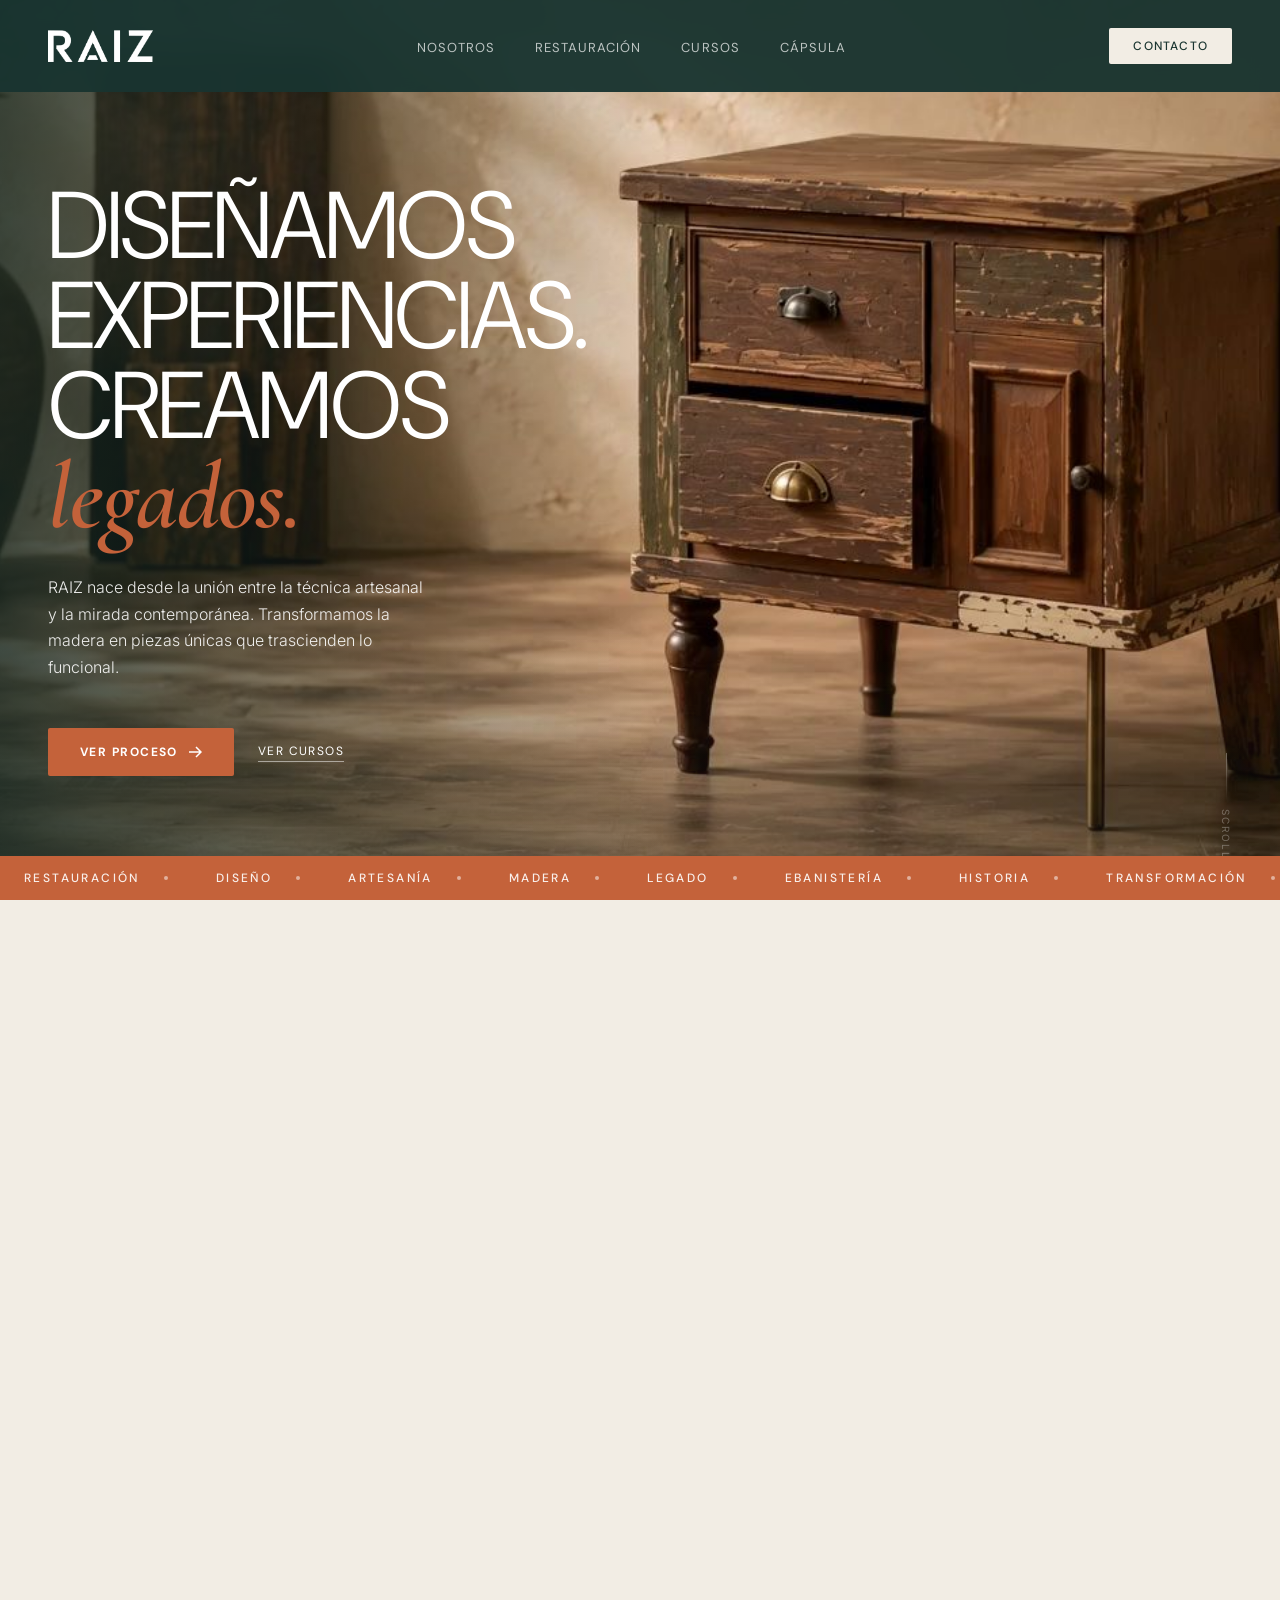
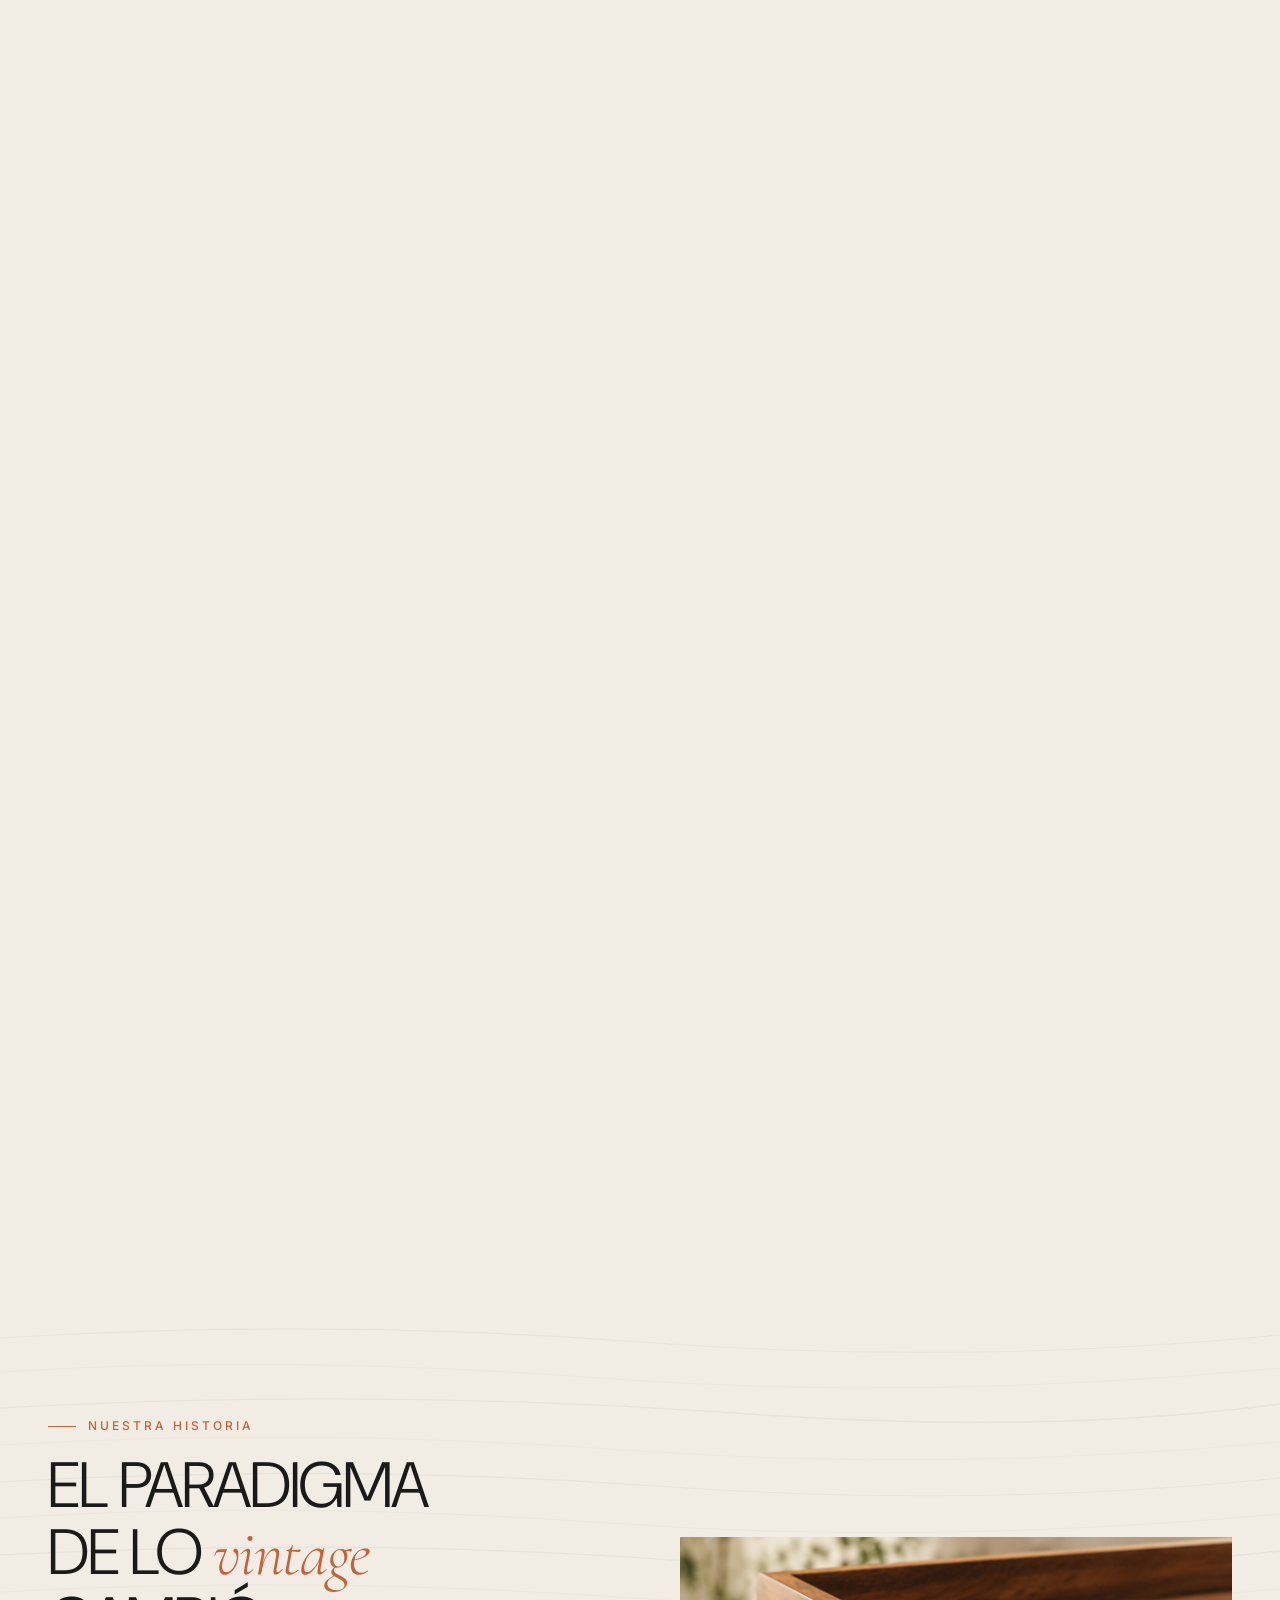
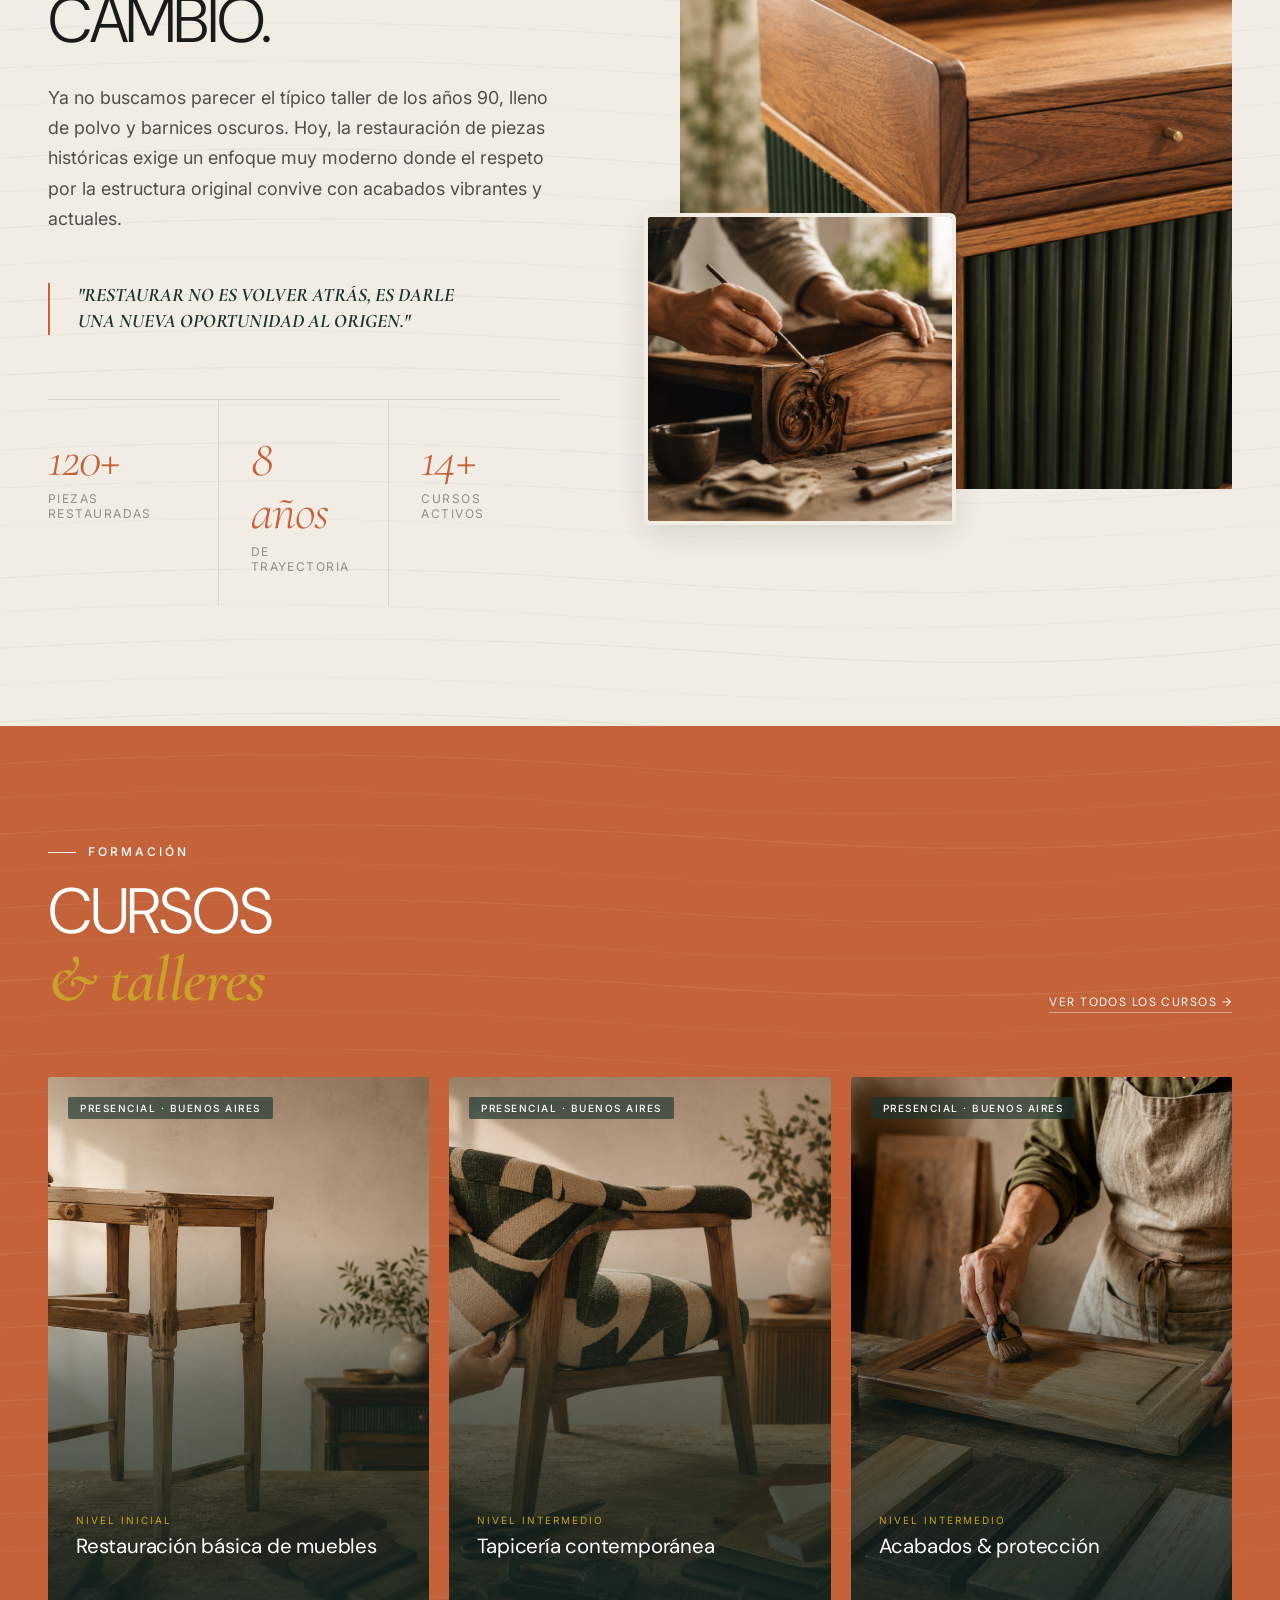
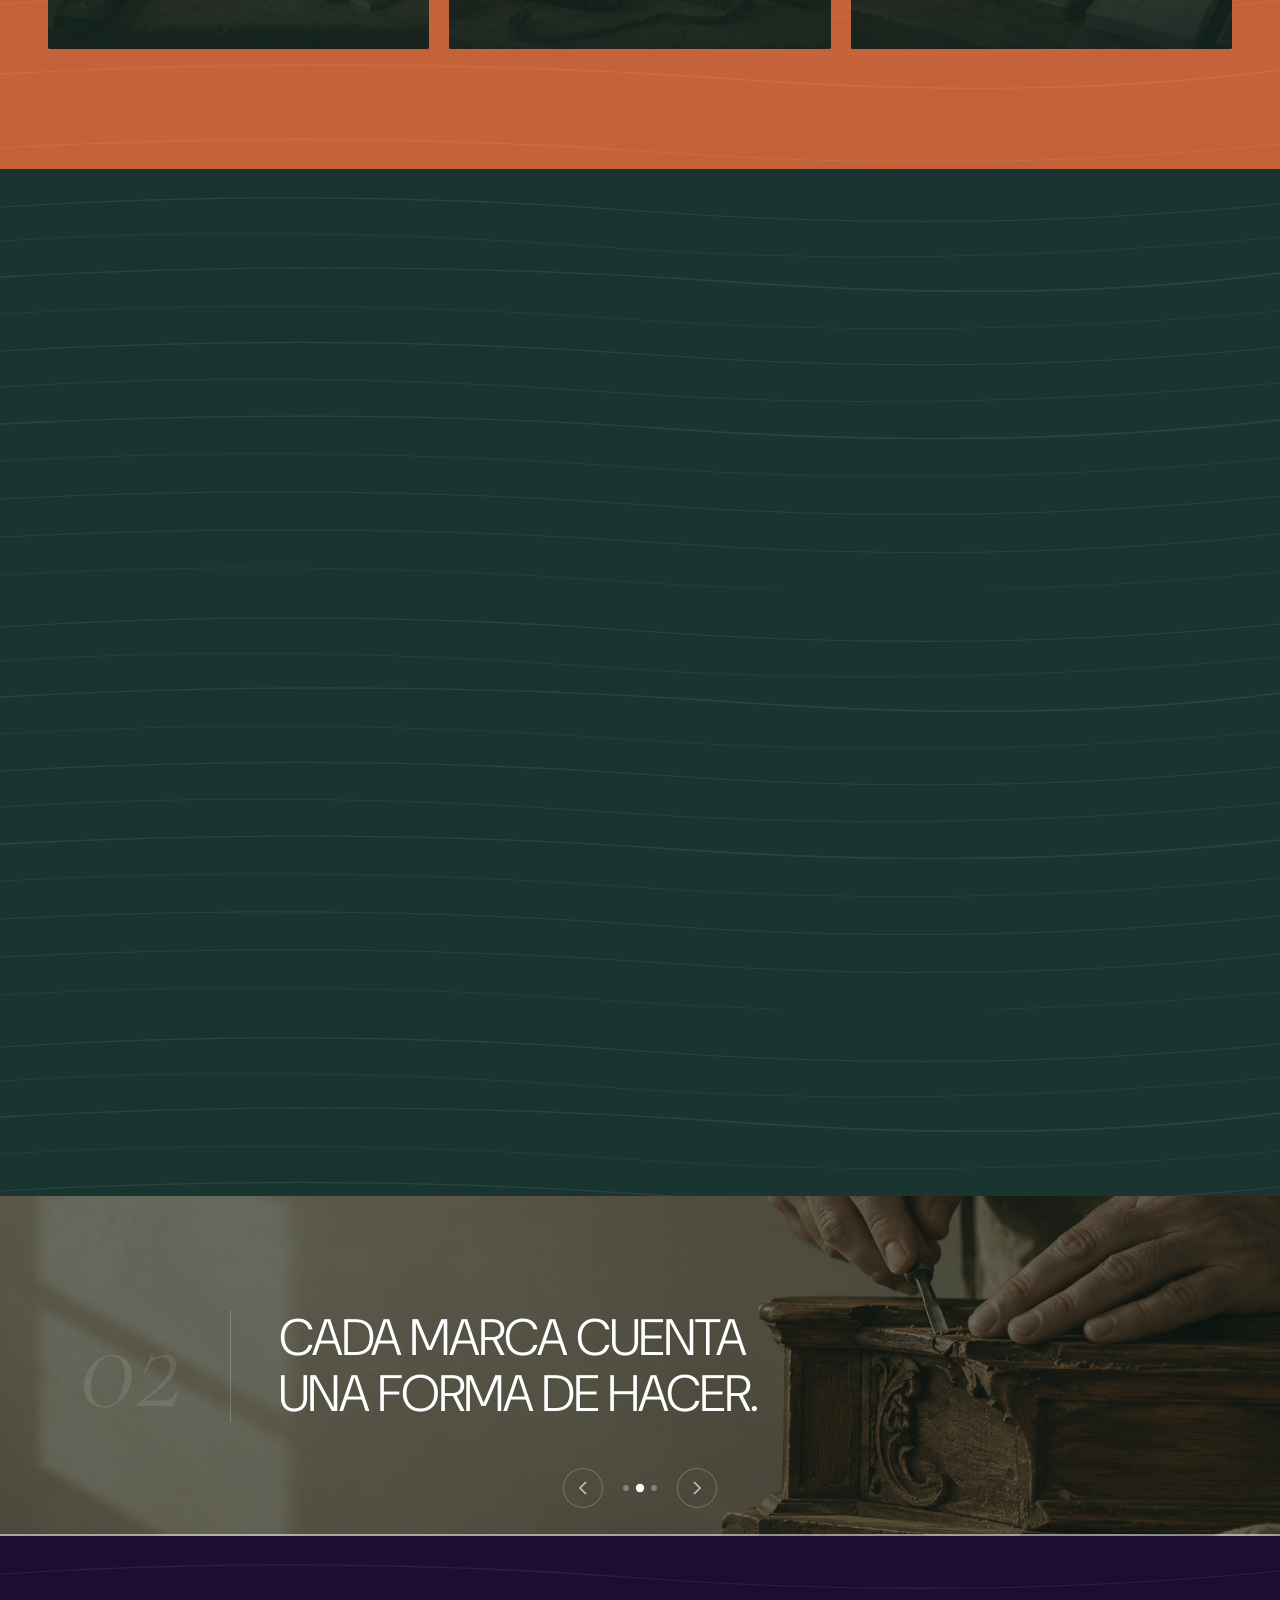
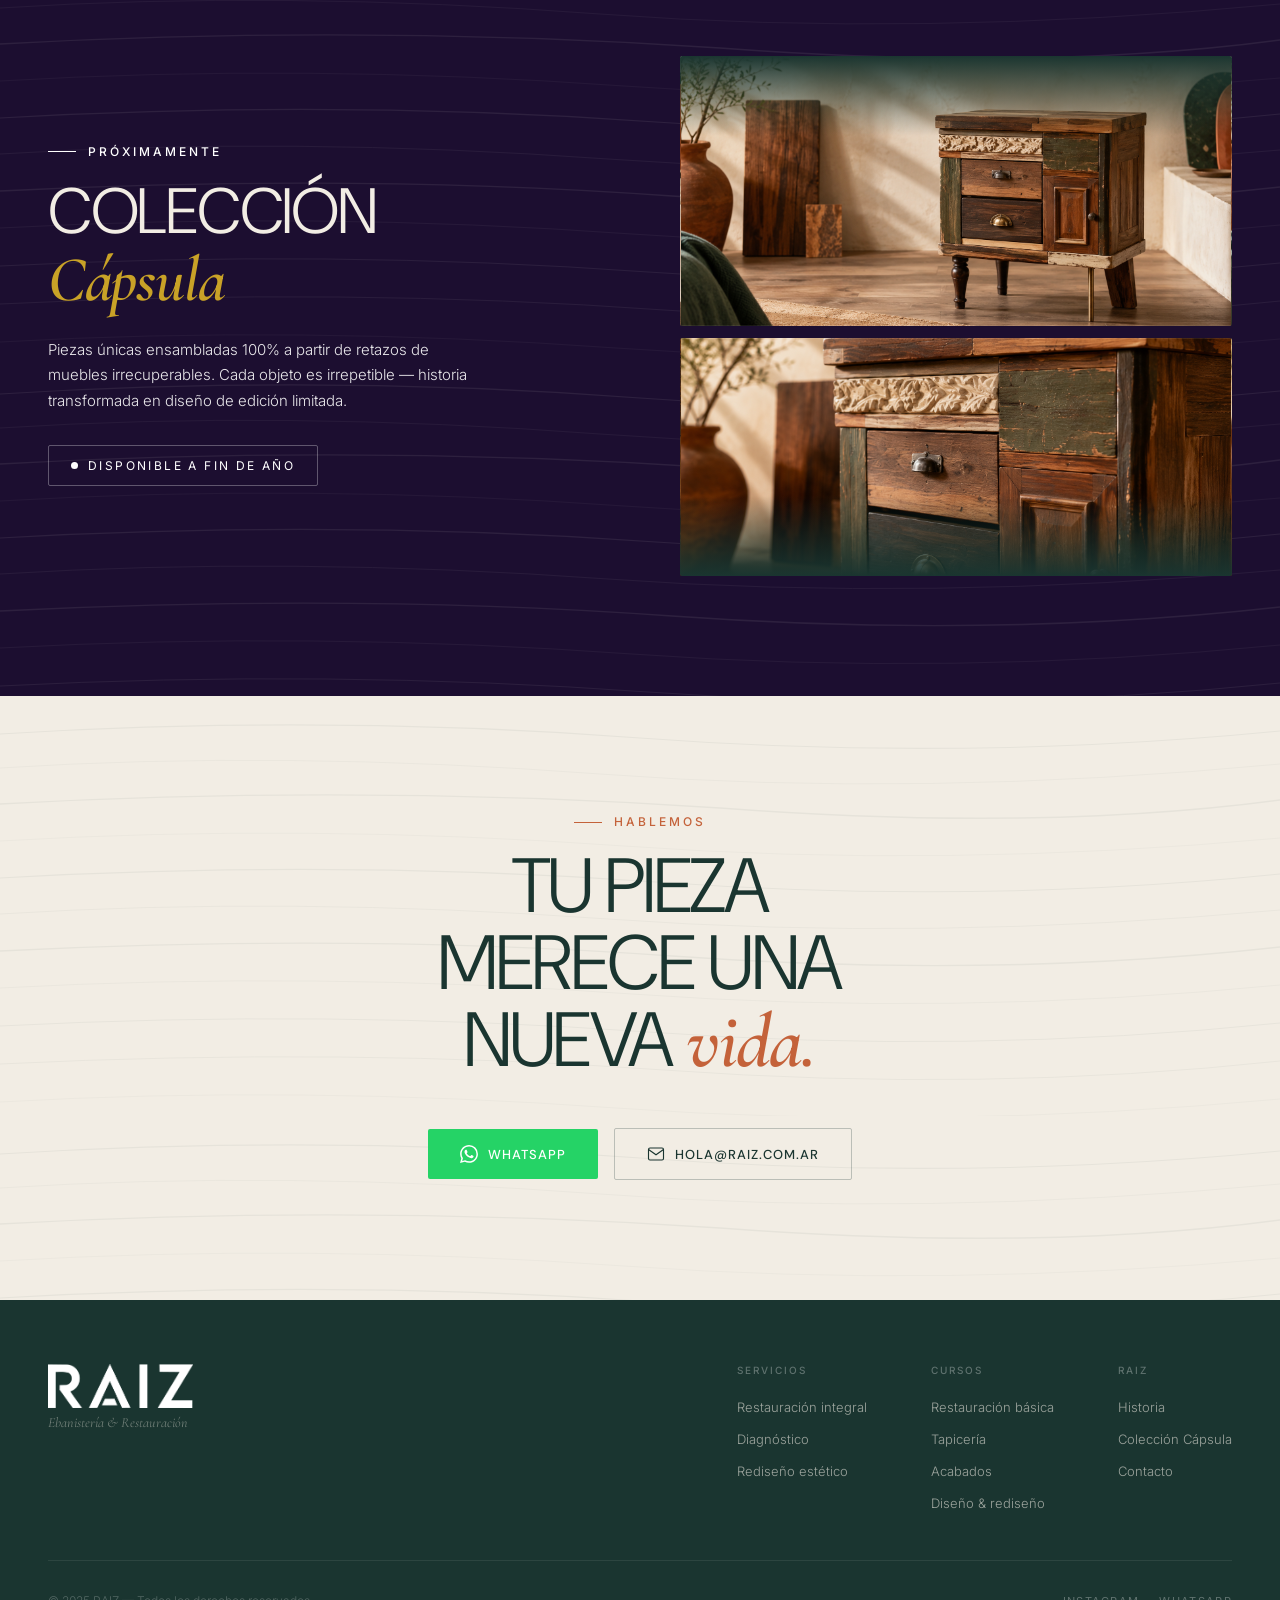
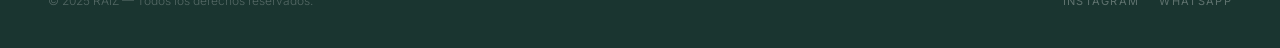
==== commit e475a459: "a1" ====
--- a/index.html
+++ b/index.html
@@ -65,8 +65,6 @@
       aria-hidden="true"
     ></video>
     <div class="hero__video-overlay"></div>
-
-    <div class="hero__circle"></div>
 
     <div class="hero__content">
       <h1 class="hero__title">
@@ -147,7 +145,7 @@
         </p>
 
         <blockquote class="about__quote reveal reveal-delay-3">
-          "Restaurar no es volver atrás,<br>es darle una nueva oportunidad<br>al origen."
+          "Restaurar no es volver atrás, es darle<br>una nueva oportunidad al origen."
         </blockquote>
 
         <div class="about__stats">
@@ -175,13 +173,100 @@
 
       <div class="about__visual reveal reveal-delay-2">
         <div class="about__img-main">
-          <img src="assets/images/Foto del taller.png?v=2" alt="Foto del taller RAIZ" style="width:100%;height:100%;object-fit:cover;">
+          <div class="about__slide about__slide--1">
+            <img src="assets/images/Foto del taller.png?v=2" alt="Foto del taller RAIZ">
+          </div>
+          <div class="about__slide about__slide--2">
+            <img src="assets/images/Proceso.png" alt="Proceso RAIZ">
+          </div>
+          <div class="about__slide about__slide--3">
+            <img src="assets/images/Detalle2.png" alt="Detalle RAIZ">
+          </div>
         </div>
         <div class="about__img-accent">
           <img src="assets/images/Detalle.png" alt="Detalle de pieza RAIZ" style="width:100%;height:100%;object-fit:cover;">
         </div>
       </div>
 
+    </div>
+  </section>
+
+
+  <!-- ================================
+       CURSOS
+       ================================ -->
+  <section class="section section--terracotta grain-dark" id="cursos">
+    <div style="max-width:1400px;margin:0 auto;">
+
+      <div class="cursos__header">
+        <div>
+          <p class="section__label reveal">Formación</p>
+          <h2 class="section__heading reveal reveal-delay-1">
+            Cursos<br><em style="font-family:var(--font-serif);font-style:italic;font-weight:600;color:var(--mustard);text-transform:none;">& talleres</em>
+          </h2>
+        </div>
+        <a href="#contacto" class="btn-ghost reveal reveal-delay-2" style="color:var(--white);border-color:rgba(255,255,255,0.4);">
+          Ver todos los cursos →
+        </a>
+      </div>
+
+      <div class="cursos__grid">
+
+        <!-- Curso 1 -->
+        <div class="curso-card reveal">
+          <img src="assets/images/Restauración básica de muebles.png" alt="Restauración básica de muebles" class="curso-card__img">
+          <span class="curso-card__tag">Presencial · Buenos Aires</span>
+          <div class="curso-card__body">
+            <p class="curso-card__level">Nivel inicial</p>
+            <h3 class="curso-card__title">Restauración básica de muebles</h3>
+            <div class="curso-card__footer">
+              <span class="curso-card__price">$45.000 <span>/ 4 clases</span></span>
+              <div class="curso-card__arrow">
+                <svg width="12" height="12" viewBox="0 0 14 14" fill="none" stroke="currentColor" stroke-width="1.5">
+                  <path d="M1 7h12M8 2l5 5-5 5"/>
+                </svg>
+              </div>
+            </div>
+          </div>
+        </div>
+
+        <!-- Curso 2 -->
+        <div class="curso-card reveal reveal-delay-1">
+          <img src="assets/images/Tapicería contemporánea.png" alt="Tapicería contemporánea" class="curso-card__img">
+          <span class="curso-card__tag">Presencial · Buenos Aires</span>
+          <div class="curso-card__body">
+            <p class="curso-card__level">Nivel intermedio</p>
+            <h3 class="curso-card__title">Tapicería contemporánea</h3>
+            <div class="curso-card__footer">
+              <span class="curso-card__price">$68.000 <span>/ 6 clases</span></span>
+              <div class="curso-card__arrow">
+                <svg width="12" height="12" viewBox="0 0 14 14" fill="none" stroke="currentColor" stroke-width="1.5">
+                  <path d="M1 7h12M8 2l5 5-5 5"/>
+                </svg>
+              </div>
+            </div>
+          </div>
+        </div>
+
+        <!-- Curso 3 -->
+        <div class="curso-card reveal reveal-delay-2">
+          <img src="assets/images/Acabados & protección.png" alt="Acabados & protección" class="curso-card__img">
+          <span class="curso-card__tag">Presencial · Buenos Aires</span>
+          <div class="curso-card__body">
+            <p class="curso-card__level">Nivel intermedio</p>
+            <h3 class="curso-card__title">Acabados & protección</h3>
+            <div class="curso-card__footer">
+              <span class="curso-card__price">$52.000 <span>/ 4 clases</span></span>
+              <div class="curso-card__arrow">
+                <svg width="12" height="12" viewBox="0 0 14 14" fill="none" stroke="currentColor" stroke-width="1.5">
+                  <path d="M1 7h12M8 2l5 5-5 5"/>
+                </svg>
+              </div>
+            </div>
+          </div>
+        </div>
+
+      </div>
     </div>
   </section>
 
@@ -201,51 +286,45 @@
         respetando su historia mientras la proyecta hacia el presente.
       </p>
 
-      <div class="proceso__grid">
-
-        <div class="proceso__step">
-          <div class="proceso__number">01</div>
-          <div class="proceso__icon" aria-hidden="true">
-            <svg width="16" height="16" viewBox="0 0 16 16" fill="none" stroke="rgba(255,255,255,0.5)" stroke-width="1.2">
-              <circle cx="8" cy="8" r="6"/><path d="M8 5v3l2 2"/>
-            </svg>
-          </div>
-          <p class="proceso__title">Primera etapa</p>
-          <h3 class="proceso__heading">Diagnóstico<br>profesional</h3>
-          <p class="proceso__text">
-            Evaluamos el estado estructural de cada pieza: ensambles, maderas,
-            recubrimientos y daños. Un informe detallado antes de comenzar cualquier intervención.
-          </p>
-        </div>
-
-        <div class="proceso__step">
-          <div class="proceso__number">02</div>
-          <div class="proceso__icon" aria-hidden="true">
-            <svg width="16" height="16" viewBox="0 0 16 16" fill="none" stroke="rgba(255,255,255,0.5)" stroke-width="1.2">
-              <path d="M3 13l3-3 7-7-3-3-7 7-3 3 3 3z"/><path d="M10 3l3 3"/>
-            </svg>
-          </div>
-          <p class="proceso__title">Segunda etapa</p>
-          <h3 class="proceso__heading">Reparación<br>estructural</h3>
-          <p class="proceso__text">
-            Intervenimos ensambles, reforzamos la estructura y tratamos la madera
-            con los métodos y materiales más adecuados para cada tipo de pieza.
-          </p>
-        </div>
-
-        <div class="proceso__step">
-          <div class="proceso__number">03</div>
-          <div class="proceso__icon" aria-hidden="true">
-            <svg width="16" height="16" viewBox="0 0 16 16" fill="none" stroke="rgba(255,255,255,0.5)" stroke-width="1.2">
-              <path d="M2 14l5-5"/><circle cx="10" cy="6" r="4"/>
-            </svg>
-          </div>
-          <p class="proceso__title">Tercera etapa</p>
-          <h3 class="proceso__heading">Rediseño<br>estético</h3>
-          <p class="proceso__text">
-            Acabados vibrantes y contemporáneos que respetan la identidad original
-            de la pieza. El contraste entre la antigüedad del mueble y la modernidad de la intervención.
-          </p>
+      <div class="proceso__tabs reveal reveal-delay-2">
+
+        <div class="proceso__tab active">
+          <span class="proceso__tab-num">01</span>
+          <span class="proceso__tab-label">Diagnóstico</span>
+          <div class="proceso__tab-body">
+            <p class="proceso__title">Primera etapa</p>
+            <h3 class="proceso__heading">Diagnóstico<br>profesional</h3>
+            <p class="proceso__text">
+              Evaluamos el estado estructural de cada pieza: ensambles, maderas,
+              recubrimientos y daños. Un informe detallado antes de comenzar cualquier intervención.
+            </p>
+          </div>
+        </div>
+
+        <div class="proceso__tab">
+          <span class="proceso__tab-num">02</span>
+          <span class="proceso__tab-label">Reparación</span>
+          <div class="proceso__tab-body">
+            <p class="proceso__title">Segunda etapa</p>
+            <h3 class="proceso__heading">Reparación<br>estructural</h3>
+            <p class="proceso__text">
+              Intervenimos ensambles, reforzamos la estructura y tratamos la madera
+              con los métodos y materiales más adecuados para cada tipo de pieza.
+            </p>
+          </div>
+        </div>
+
+        <div class="proceso__tab">
+          <span class="proceso__tab-num">03</span>
+          <span class="proceso__tab-label">Rediseño</span>
+          <div class="proceso__tab-body">
+            <p class="proceso__title">Tercera etapa</p>
+            <h3 class="proceso__heading">Rediseño<br>estético</h3>
+            <p class="proceso__text">
+              Acabados vibrantes y contemporáneos que respetan la identidad original
+              de la pieza. El contraste entre la antigüedad del mueble y la modernidad de la intervención.
+            </p>
+          </div>
         </div>
 
       </div>
@@ -336,118 +415,9 @@
 
 
   <!-- ================================
-       CURSOS
-       ================================ -->
-  <section class="section section--cream grain-light" id="cursos">
-    <div style="max-width:1400px;margin:0 auto;">
-
-      <div class="cursos__header">
-        <div>
-          <p class="section__label reveal">Formación</p>
-          <h2 class="section__heading reveal reveal-delay-1">
-            Cursos<br><em style="font-family:var(--font-serif);font-style:italic;font-weight:600;color:var(--terracotta);text-transform:none;">& talleres</em>
-          </h2>
-        </div>
-        <a href="#contacto" class="btn-ghost reveal reveal-delay-2" style="color:var(--dark);border-color:rgba(26,53,48,0.3);">
-          Ver todos los cursos →
-        </a>
-      </div>
-
-      <div class="cursos__grid">
-
-        <!-- Curso 1 -->
-        <div class="curso-card reveal">
-          <div class="curso-card__img">
-            <img src="assets/images/Restauración básica de muebles.png" alt="Restauración básica de muebles" style="width:100%;height:100%;object-fit:cover;">
-            <span class="curso-card__tag">Presencial · Buenos Aires</span>
-          </div>
-          <div class="curso-card__body">
-            <p class="curso-card__level">Nivel inicial</p>
-            <h3 class="curso-card__title">Restauración básica de muebles</h3>
-            <p class="curso-card__desc">Fundamentos del diagnóstico, lijado, ensambles y primeros acabados. Ideal para comenzar.</p>
-            <div class="curso-card__footer">
-              <div class="curso-card__price">$45.000 <span>/ 4 clases</span></div>
-              <div class="curso-card__arrow">
-                <svg width="14" height="14" viewBox="0 0 14 14" fill="none" stroke="currentColor" stroke-width="1.5">
-                  <path d="M1 7h12M8 2l5 5-5 5"/>
-                </svg>
-              </div>
-            </div>
-          </div>
-        </div>
-
-        <!-- Curso 2 -->
-        <div class="curso-card reveal reveal-delay-1">
-          <div class="curso-card__img">
-            <img src="assets/images/Tapicería contemporánea.png" alt="Tapicería contemporánea" style="width:100%;height:100%;object-fit:cover;">
-            <span class="curso-card__tag">Presencial · Buenos Aires</span>
-          </div>
-          <div class="curso-card__body">
-            <p class="curso-card__level">Nivel intermedio</p>
-            <h3 class="curso-card__title">Tapicería contemporánea</h3>
-            <p class="curso-card__desc">Técnicas modernas de tapizado, elección de telas y terminaciones de alto impacto visual.</p>
-            <div class="curso-card__footer">
-              <div class="curso-card__price">$68.000 <span>/ 6 clases</span></div>
-              <div class="curso-card__arrow">
-                <svg width="14" height="14" viewBox="0 0 14 14" fill="none" stroke="currentColor" stroke-width="1.5">
-                  <path d="M1 7h12M8 2l5 5-5 5"/>
-                </svg>
-              </div>
-            </div>
-          </div>
-        </div>
-
-        <!-- Curso 3 -->
-        <div class="curso-card reveal reveal-delay-2">
-          <div class="curso-card__img">
-            <img src="assets/images/Acabados & protección.png" alt="Acabados & protección" style="width:100%;height:100%;object-fit:cover;">
-            <span class="curso-card__tag">Presencial · Buenos Aires</span>
-          </div>
-          <div class="curso-card__body">
-            <p class="curso-card__level">Nivel intermedio</p>
-            <h3 class="curso-card__title">Acabados & protección</h3>
-            <p class="curso-card__desc">Lacas, patinas, decapados y barnices. Cómo lograr los colores y texturas que buscás.</p>
-            <div class="curso-card__footer">
-              <div class="curso-card__price">$52.000 <span>/ 4 clases</span></div>
-              <div class="curso-card__arrow">
-                <svg width="14" height="14" viewBox="0 0 14 14" fill="none" stroke="currentColor" stroke-width="1.5">
-                  <path d="M1 7h12M8 2l5 5-5 5"/>
-                </svg>
-              </div>
-            </div>
-          </div>
-        </div>
-
-        <!-- Curso 4 -->
-        <div class="curso-card reveal reveal-delay-3">
-          <div class="curso-card__img">
-            <img src="assets/images/Diseño & rediseño de piezas.png" alt="Diseño & rediseño de piezas" style="width:100%;height:100%;object-fit:cover;">
-            <span class="curso-card__tag">Intensivo · 1 día</span>
-          </div>
-          <div class="curso-card__body">
-            <p class="curso-card__level">Nivel avanzado</p>
-            <h3 class="curso-card__title">Diseño & rediseño de piezas</h3>
-            <p class="curso-card__desc">Cómo intervenir un mueble antiguo con una visión contemporánea. Concepto, color y forma.</p>
-            <div class="curso-card__footer">
-              <div class="curso-card__price">$85.000 <span>/ intensivo</span></div>
-              <div class="curso-card__arrow">
-                <svg width="14" height="14" viewBox="0 0 14 14" fill="none" stroke="currentColor" stroke-width="1.5">
-                  <path d="M1 7h12M8 2l5 5-5 5"/>
-                </svg>
-              </div>
-            </div>
-          </div>
-        </div>
-
-      </div>
-    </div>
-  </section>
-
-
-  <!-- ================================
        COLECCIÓN CÁPSULA
        ================================ -->
-  <section class="section section--dark grain-dark capsula" id="capsula">
+  <section class="section section--plum grain-dark capsula" id="capsula">
     <div class="capsula__inner">
 
       <div class="capsula__text">
--- a/css/style.css
+++ b/css/style.css
@@ -12,6 +12,7 @@
   --teal:        #2d6b5e;
   --mustard:     #c9a227;
   --terracotta:  #c4623a;
+  --plum:        #1c0e30;
   --white:       #ffffff;
   --text-dark:   #1a1a1a;
 
@@ -236,8 +237,8 @@
   position: absolute;
   inset: 0;
   background:
-    linear-gradient(to right, rgba(20,40,35,0.82) 0%, rgba(20,40,35,0.4) 45%, transparent 70%),
-    linear-gradient(to bottom, rgba(26,53,48,0.2) 0%, rgba(26,53,48,0.1) 40%, rgba(26,53,48,0.65) 100%);
+    linear-gradient(to right, rgba(20,40,35,0.80) 0%, rgba(20,40,35,0.25) 35%, transparent 52%),
+    linear-gradient(to top, rgba(18,35,30,0.4) 0%, transparent 30%);
   z-index: 1;
 }
 
@@ -577,13 +578,34 @@
   background: var(--white);
 }
 
-/* Cápsula (oscura con texto blanco) → blanco */
-.capsula .section__label {
+.section--plum {
+  background: var(--plum);
+  color: var(--cream);
+}
+
+.section--plum .section__label {
   color: var(--white);
 }
 
-.capsula .section__label::before {
+.section--plum .section__label::before {
   background: var(--white);
+}
+
+/* Sección terracotta → blanco */
+.section--terracotta {
+  background: var(--terracotta);
+}
+
+.section--terracotta .section__label {
+  color: var(--white);
+}
+
+.section--terracotta .section__label::before {
+  background: var(--white);
+}
+
+.section--terracotta .section__heading {
+  color: var(--white);
 }
 
 /* Contacto (sección crema) → terracota, ya cubierto por default */
@@ -643,7 +665,7 @@
 .about__text p:not(.section__label) {
   font-family: var(--font-body);
   font-size: clamp(15px, 1.4vw, 18px);
-  font-weight: 300;
+  font-weight: 400;
   line-height: 1.7;
   color: rgba(26,26,26,0.75);
   margin-top: 28px;
@@ -671,8 +693,10 @@
 .about__quote {
   font-family: var(--font-serif);
   font-style: italic;
-  font-size: clamp(24px, 3vw, 38px);
-  line-height: 1.3;
+  font-weight: 700;
+  font-size: clamp(15px, 1.5vw, 21px);
+  line-height: 1.35;
+  text-transform: uppercase;
   color: var(--dark);
   border-left: 2px solid var(--terracotta);
   padding-left: 28px;
@@ -685,12 +709,70 @@
 
 .about__img-main {
   width: 100%;
-  aspect-ratio: 3/4;
+  aspect-ratio: 1;
   background: var(--cream-dark);
   border-radius: 2px;
   overflow: hidden;
   position: relative;
 }
+
+/* Slides crossfade */
+.about__slide {
+  position: absolute;
+  inset: 0;
+  width: 100%;
+  height: 100%;
+}
+
+.about__slide img {
+  width: 100%;
+  height: 100%;
+  object-fit: cover;
+}
+
+.about__slide--2 {
+  background: var(--teal);
+  display: flex;
+  align-items: flex-end;
+  justify-content: flex-end;
+}
+
+.about__slide--3 {
+  background: var(--dark);
+  display: flex;
+  align-items: flex-end;
+  justify-content: flex-end;
+}
+
+.about__slide-label {
+  font-family: var(--font-body);
+  font-size: 11px;
+  font-weight: 500;
+  letter-spacing: 0.25em;
+  text-transform: uppercase;
+  color: rgba(255,255,255,0.35);
+  padding: 20px;
+}
+
+@keyframes cf-slide-1 {
+  0%, 24%    { opacity: 1; }
+  33%, 89%   { opacity: 0; }
+  100%       { opacity: 1; }
+}
+@keyframes cf-slide-2 {
+  0%, 24%    { opacity: 0; }
+  33%, 57%   { opacity: 1; }
+  66%, 100%  { opacity: 0; }
+}
+@keyframes cf-slide-3 {
+  0%, 57%    { opacity: 0; }
+  66%, 90%   { opacity: 1; }
+  100%       { opacity: 0; }
+}
+
+.about__slide--1 { animation: cf-slide-1 9s ease-in-out infinite; }
+.about__slide--2 { animation: cf-slide-2 9s ease-in-out infinite; }
+.about__slide--3 { animation: cf-slide-3 9s ease-in-out infinite; }
 
 .about__img-accent {
   position: absolute;
@@ -766,54 +848,59 @@
    RESTAURACIÓN / SERVICIO
    ============================================= */
 
-.proceso__grid {
-  display: grid;
-  grid-template-columns: repeat(3, 1fr);
-  gap: 1px;
+/* Expanding accordion tabs */
+.proceso__tabs {
+  display: flex;
+  gap: 12px;
+  height: 420px;
   margin-top: 80px;
-  background: rgba(255,255,255,0.08);
-}
-
-.proceso__step {
+}
+
+.proceso__tab {
+  position: relative;
+  flex: 1;
   background: var(--terracotta);
-  padding: 56px 40px;
-  position: relative;
+  border-radius: 2px;
   overflow: hidden;
+  cursor: pointer;
+  display: flex;
+  flex-direction: column;
+  justify-content: flex-end;
+  padding: 36px 32px;
+  transition: flex 0.65s cubic-bezier(0.16,1,0.3,1), background 0.4s ease;
+}
+
+.proceso__tab:not(.active):hover {
+  background: #b55530;
+}
+
+.proceso__tab.active {
+  flex: 3.5;
+  background: #a84e2d;
   cursor: default;
-  transition: background 0.4s ease, transform 0.4s var(--ease-out), box-shadow 0.4s ease;
-}
-
-/* Sheen sweep — diagonal light that crosses on hover */
-.proceso__step::after {
+}
+
+/* Sheen sweep on hover */
+.proceso__tab::after {
   content: '';
   position: absolute;
   top: 0;
   left: -75%;
   width: 50%;
   height: 100%;
-  background: linear-gradient(
-    120deg,
-    transparent 0%,
-    rgba(255,255,255,0.1) 50%,
-    transparent 100%
-  );
+  background: linear-gradient(120deg, transparent 0%, rgba(255,255,255,0.1) 50%, transparent 100%);
   transform: skewX(-15deg);
   transition: left 0.6s var(--ease-out);
   pointer-events: none;
   z-index: 2;
 }
 
-.proceso__step:hover {
-  background: #a84e2d;
-  transform: translateY(-4px);
-  box-shadow: 0 24px 48px rgba(0,0,0,0.25);
-}
-
-.proceso__step:hover::after {
+.proceso__tab:not(.active):hover::after {
   left: 125%;
 }
 
-.proceso__step::before {
+/* Mustard accent line */
+.proceso__tab::before {
   content: '';
   position: absolute;
   bottom: 0;
@@ -823,32 +910,80 @@
   background: var(--mustard);
   transform: scaleX(0);
   transform-origin: left;
-  transition: transform 0.5s var(--ease-out);
-}
-
-.proceso__step:hover {
-  background: #a84e2d;
-}
-
-.proceso__step:hover::before {
+  transition: transform 0.55s var(--ease-out);
+}
+
+.proceso__tab.active::before {
   transform: scaleX(1);
 }
 
-.proceso__number {
+/* Decorative number */
+.proceso__tab-num {
+  position: absolute;
   font-family: var(--font-serif);
   font-style: italic;
-  font-size: 80px;
   font-weight: 300;
-  color: rgba(255,255,255,0.12);
   line-height: 1;
-  margin-bottom: -20px;
-  transform-origin: left center;
-  transition: color 0.4s ease, transform 0.4s var(--ease-out);
-}
-
-.proceso__step:hover .proceso__number {
-  color: rgba(255,255,255,0.22);
-  transform: translateX(6px) scale(1.18);
+  top: 50%;
+  left: 50%;
+  transform: translate(-50%, -50%);
+  font-size: 28px;
+  color: rgba(255,255,255,0.55);
+  white-space: nowrap;
+  transition:
+    top 0.55s cubic-bezier(0.16,1,0.3,1),
+    left 0.55s cubic-bezier(0.16,1,0.3,1),
+    transform 0.55s cubic-bezier(0.16,1,0.3,1),
+    font-size 0.55s cubic-bezier(0.16,1,0.3,1),
+    color 0.55s ease;
+}
+
+.proceso__tab.active .proceso__tab-num {
+  top: 24px;
+  left: 32px;
+  transform: none;
+  font-size: 100px;
+  color: rgba(255,255,255,0.09);
+}
+
+/* Vertical step label (visible when collapsed) */
+.proceso__tab-label {
+  position: absolute;
+  bottom: 40px;
+  left: 50%;
+  transform: translateX(-50%) rotate(180deg);
+  writing-mode: vertical-rl;
+  text-orientation: mixed;
+  font-family: var(--font-sans);
+  font-size: 10px;
+  font-weight: 500;
+  letter-spacing: 0.2em;
+  text-transform: uppercase;
+  color: rgba(255,255,255,0.4);
+  white-space: nowrap;
+  transition: opacity 0.3s ease;
+  pointer-events: none;
+  z-index: 3;
+}
+
+.proceso__tab.active .proceso__tab-label {
+  opacity: 0;
+}
+
+/* Content (fades in when active) */
+.proceso__tab-body {
+  position: relative;
+  z-index: 3;
+  opacity: 0;
+  transform: translateY(14px);
+  transition: opacity 0.35s ease, transform 0.35s ease;
+  transition-delay: 0s;
+}
+
+.proceso__tab.active .proceso__tab-body {
+  opacity: 1;
+  transform: translateY(0);
+  transition-delay: 0.25s;
 }
 
 .proceso__title {
@@ -869,11 +1004,6 @@
   letter-spacing: -0.01em;
   color: var(--white);
   text-transform: uppercase;
-  transition: transform 0.4s var(--ease-out);
-}
-
-.proceso__step:hover .proceso__heading {
-  transform: translateY(-3px);
 }
 
 .proceso__text {
@@ -883,25 +1013,7 @@
   line-height: 1.7;
   color: rgba(255,255,255,0.78);
   margin-top: 20px;
-}
-
-.proceso__icon {
-  position: absolute;
-  top: 40px;
-  right: 40px;
-  width: 40px;
-  height: 40px;
-  border-radius: 50%;
-  border: 1px solid rgba(255,255,255,0.25);
-  display: flex;
-  align-items: center;
-  justify-content: center;
-  transition: border-color 0.3s ease, background 0.3s ease;
-}
-
-.proceso__step:hover .proceso__icon {
-  border-color: rgba(255,255,255,0.6);
-  background: rgba(255,255,255,0.1);
+  max-width: 380px;
 }
 
 .proceso__cta {
@@ -1079,133 +1191,137 @@
 
 .cursos__grid {
   display: grid;
-  grid-template-columns: repeat(4, 1fr);
-  gap: 24px;
-}
-
+  grid-template-columns: repeat(3, 1fr);
+  gap: 20px;
+}
+
+/* Card editorial — imagen full-bleed con overlay */
 .curso-card {
-  background: var(--white);
-  border-radius: 2px;
-  overflow: hidden;
-  transition: transform 0.4s var(--ease-out), box-shadow 0.4s ease;
-  cursor: pointer;
-}
-
-.curso-card:hover {
-  transform: translateY(-8px);
-  box-shadow: 0 32px 64px rgba(26,53,48,0.12);
-}
-
-.curso-card__img {
-  width: 100%;
-  aspect-ratio: 4/3;
   position: relative;
   overflow: hidden;
-}
-
-.curso-card__img .placeholder-img {
-  background: linear-gradient(135deg, var(--teal) 0%, var(--dark) 100%);
-}
-
-.curso-card:nth-child(2) .curso-card__img .placeholder-img {
-  background: linear-gradient(135deg, var(--mustard) 0%, var(--terracotta) 100%);
-}
-
-.curso-card:nth-child(3) .curso-card__img .placeholder-img {
-  background: linear-gradient(135deg, var(--terracotta) 0%, #8b3a20 100%);
-}
-
-.curso-card:nth-child(4) .curso-card__img .placeholder-img {
-  background: linear-gradient(135deg, var(--dark-mid) 0%, var(--teal) 100%);
+  border-radius: 2px;
+  aspect-ratio: 2/3;
+  cursor: pointer;
+}
+
+/* Gradient overlay bottom-up */
+.curso-card::after {
+  content: '';
+  position: absolute;
+  inset: 0;
+  background: linear-gradient(
+    to top,
+    rgba(18,35,30,0.92) 0%,
+    rgba(18,35,30,0.55) 45%,
+    transparent 70%
+  );
+  z-index: 1;
+  transition: opacity 0.4s ease;
+}
+
+.curso-card__img {
+  position: absolute;
+  inset: 0;
+  width: 100%;
+  height: 100%;
+  object-fit: cover;
+  transition: transform 0.7s cubic-bezier(0.16,1,0.3,1);
+}
+
+.curso-card:hover .curso-card__img {
+  transform: scale(1.06);
 }
 
 .curso-card__tag {
   position: absolute;
-  top: 16px;
-  left: 16px;
+  top: 20px;
+  left: 20px;
+  z-index: 2;
   font-family: var(--font-body);
   font-size: 10px;
   font-weight: 500;
   letter-spacing: 0.15em;
   text-transform: uppercase;
   color: var(--white);
-  background: rgba(26,53,48,0.7);
-  backdrop-filter: blur(8px);
-  padding: 5px 10px;
+  background: rgba(26,53,48,0.65);
+  backdrop-filter: blur(10px);
+  padding: 5px 12px;
   border-radius: 2px;
+  transition: opacity 0.4s ease;
 }
 
 .curso-card__body {
-  padding: 24px;
+  position: absolute;
+  bottom: 0;
+  left: 0;
+  right: 0;
+  padding: 28px;
+  z-index: 2;
 }
 
 .curso-card__level {
   font-family: var(--font-body);
   font-size: 10px;
-  letter-spacing: 0.15em;
-  text-transform: uppercase;
-  color: var(--terracotta);
+  letter-spacing: 0.2em;
+  text-transform: uppercase;
+  color: var(--mustard);
   margin-bottom: 8px;
 }
 
 .curso-card__title {
   font-family: var(--font-sans);
   font-weight: 400;
-  font-size: 17px;
-  line-height: 1.25;
+  font-size: clamp(18px, 1.6vw, 22px);
+  line-height: 1.2;
   letter-spacing: -0.01em;
-  color: var(--dark);
-  margin-bottom: 10px;
-}
-
-.curso-card__desc {
-  font-family: var(--font-body);
-  font-size: 13px;
-  font-weight: 300;
-  line-height: 1.6;
-  color: rgba(26,26,26,0.55);
+  color: var(--white);
 }
 
 .curso-card__footer {
   display: flex;
   align-items: center;
   justify-content: space-between;
-  margin-top: 24px;
-  padding-top: 20px;
-  border-top: 1px solid rgba(26,26,26,0.07);
+  margin-top: 16px;
+  padding-top: 16px;
+  border-top: 1px solid rgba(255,255,255,0.15);
+  opacity: 0;
+  transform: translateY(8px);
+  transition: opacity 0.35s ease, transform 0.35s ease;
+}
+
+.curso-card:hover .curso-card__footer {
+  opacity: 1;
+  transform: translateY(0);
 }
 
 .curso-card__price {
   font-family: var(--font-sans);
-  font-weight: 500;
-  font-size: 16px;
-  color: var(--dark);
+  font-weight: 400;
+  font-size: 15px;
+  color: var(--white);
 }
 
 .curso-card__price span {
   font-family: var(--font-body);
   font-size: 12px;
   font-weight: 300;
-  color: rgba(26,26,26,0.4);
+  color: rgba(255,255,255,0.5);
 }
 
 .curso-card__arrow {
-  width: 32px;
-  height: 32px;
+  width: 30px;
+  height: 30px;
   border-radius: 50%;
-  background: var(--cream);
+  border: 1px solid rgba(255,255,255,0.35);
   display: flex;
   align-items: center;
   justify-content: center;
-  transition: background 0.25s ease;
+  transition: background 0.25s ease, border-color 0.25s ease;
 }
 
 .curso-card:hover .curso-card__arrow {
-  background: var(--terracotta);
-}
-
-.curso-card:hover .curso-card__arrow svg {
-  stroke: var(--white);
+  background: var(--mustard);
+  border-color: var(--mustard);
 }
 
 /* =============================================
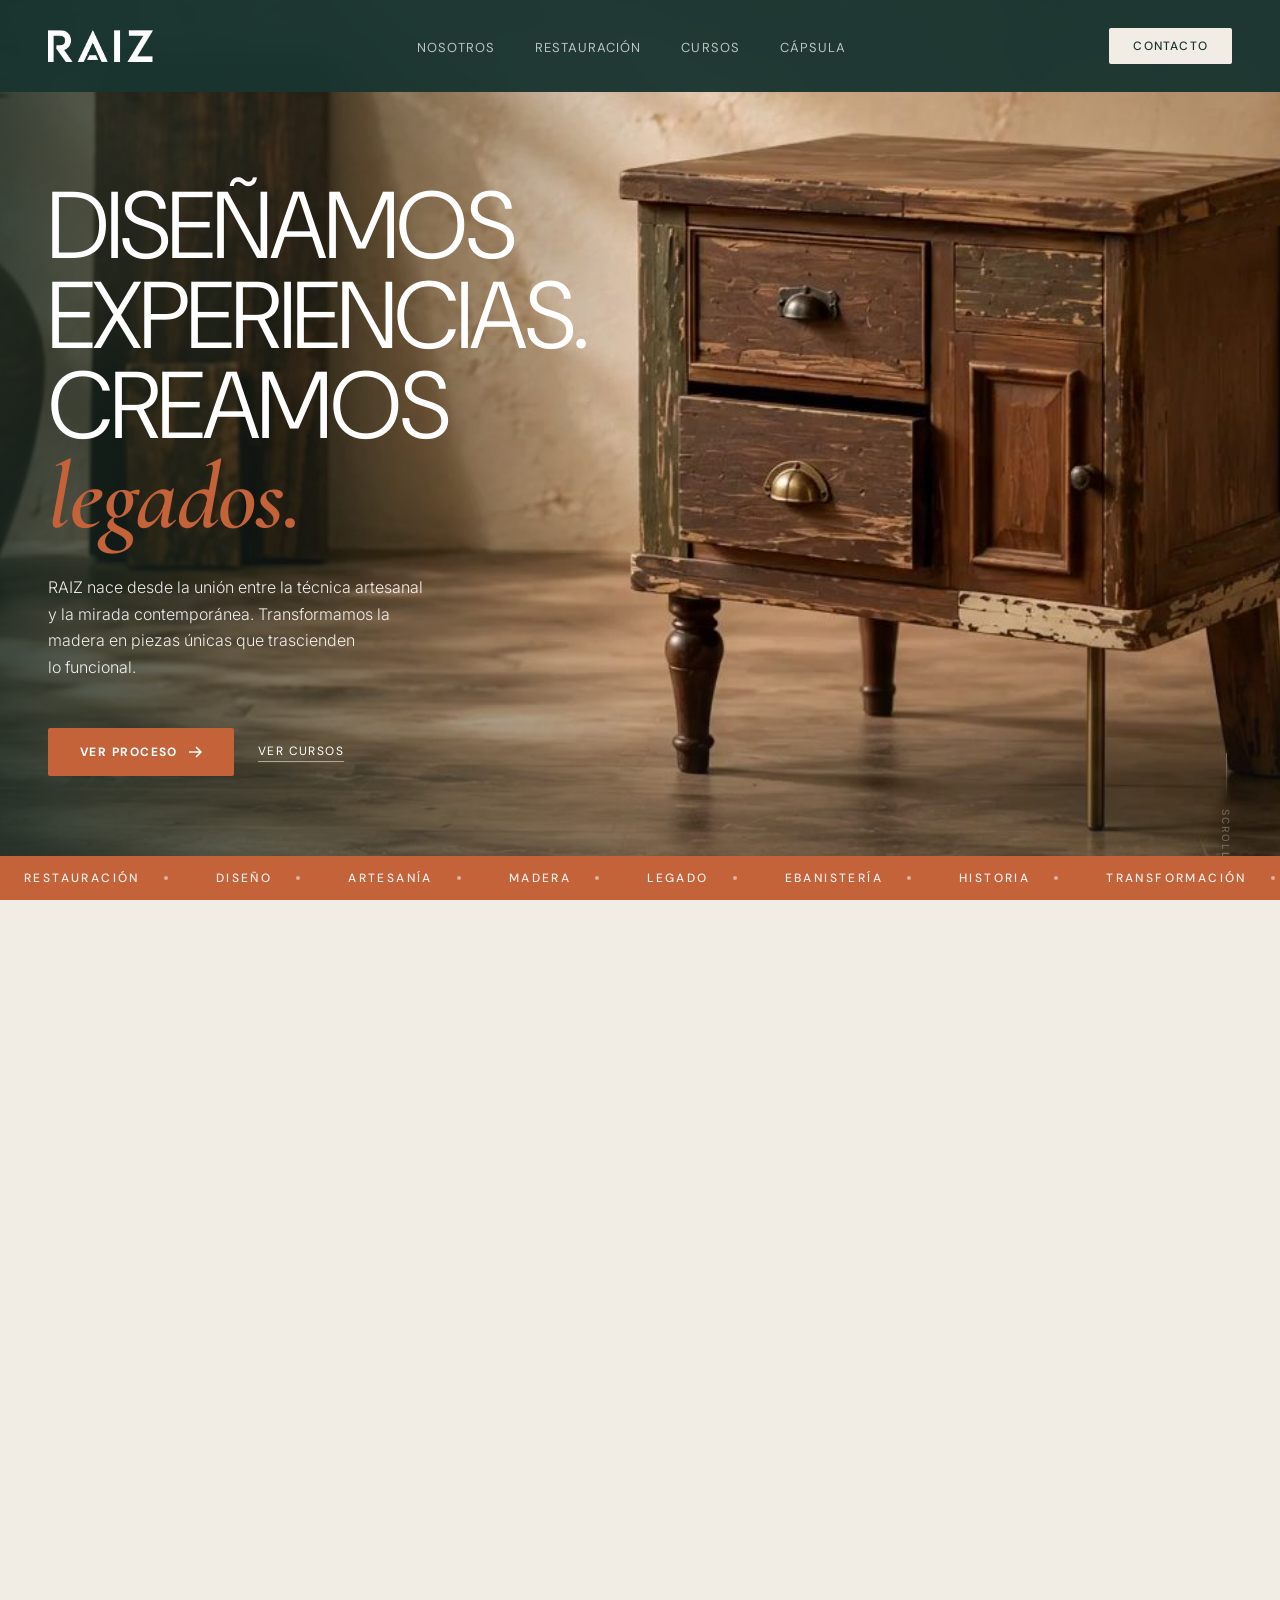
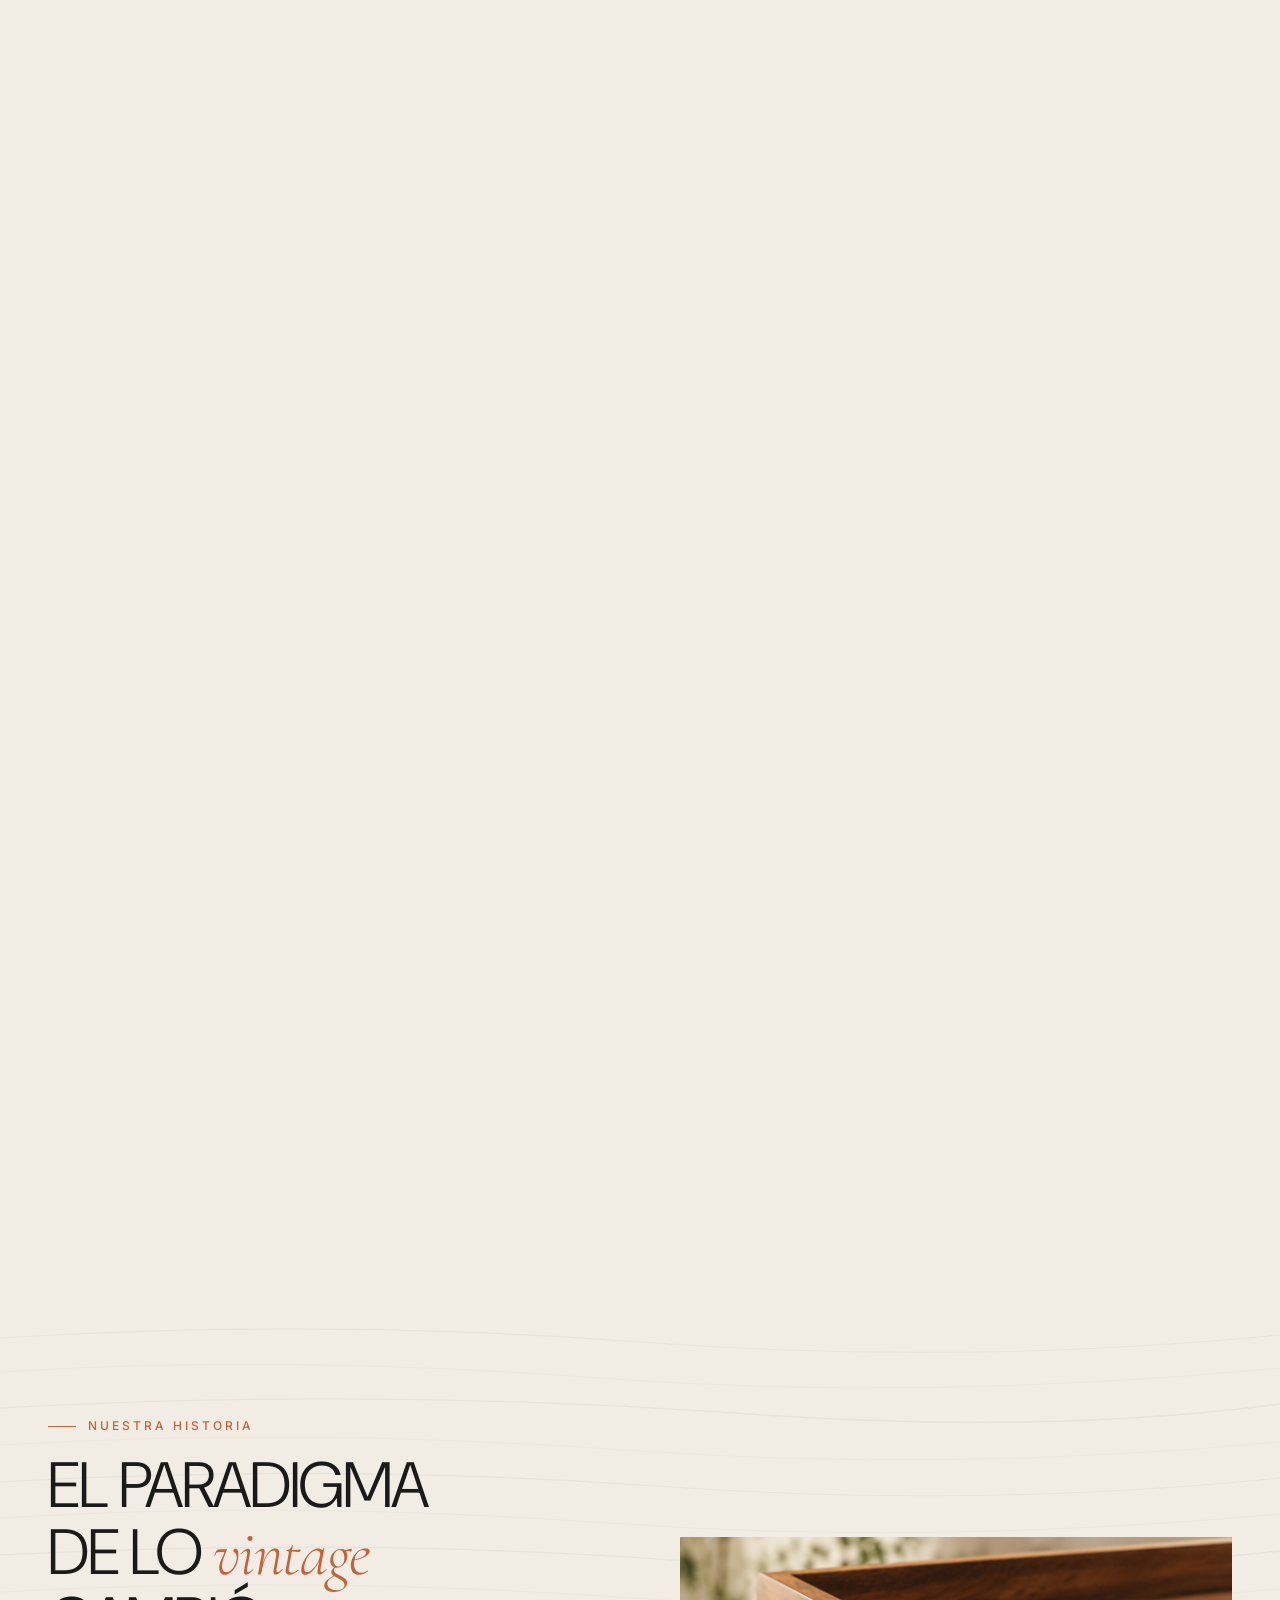
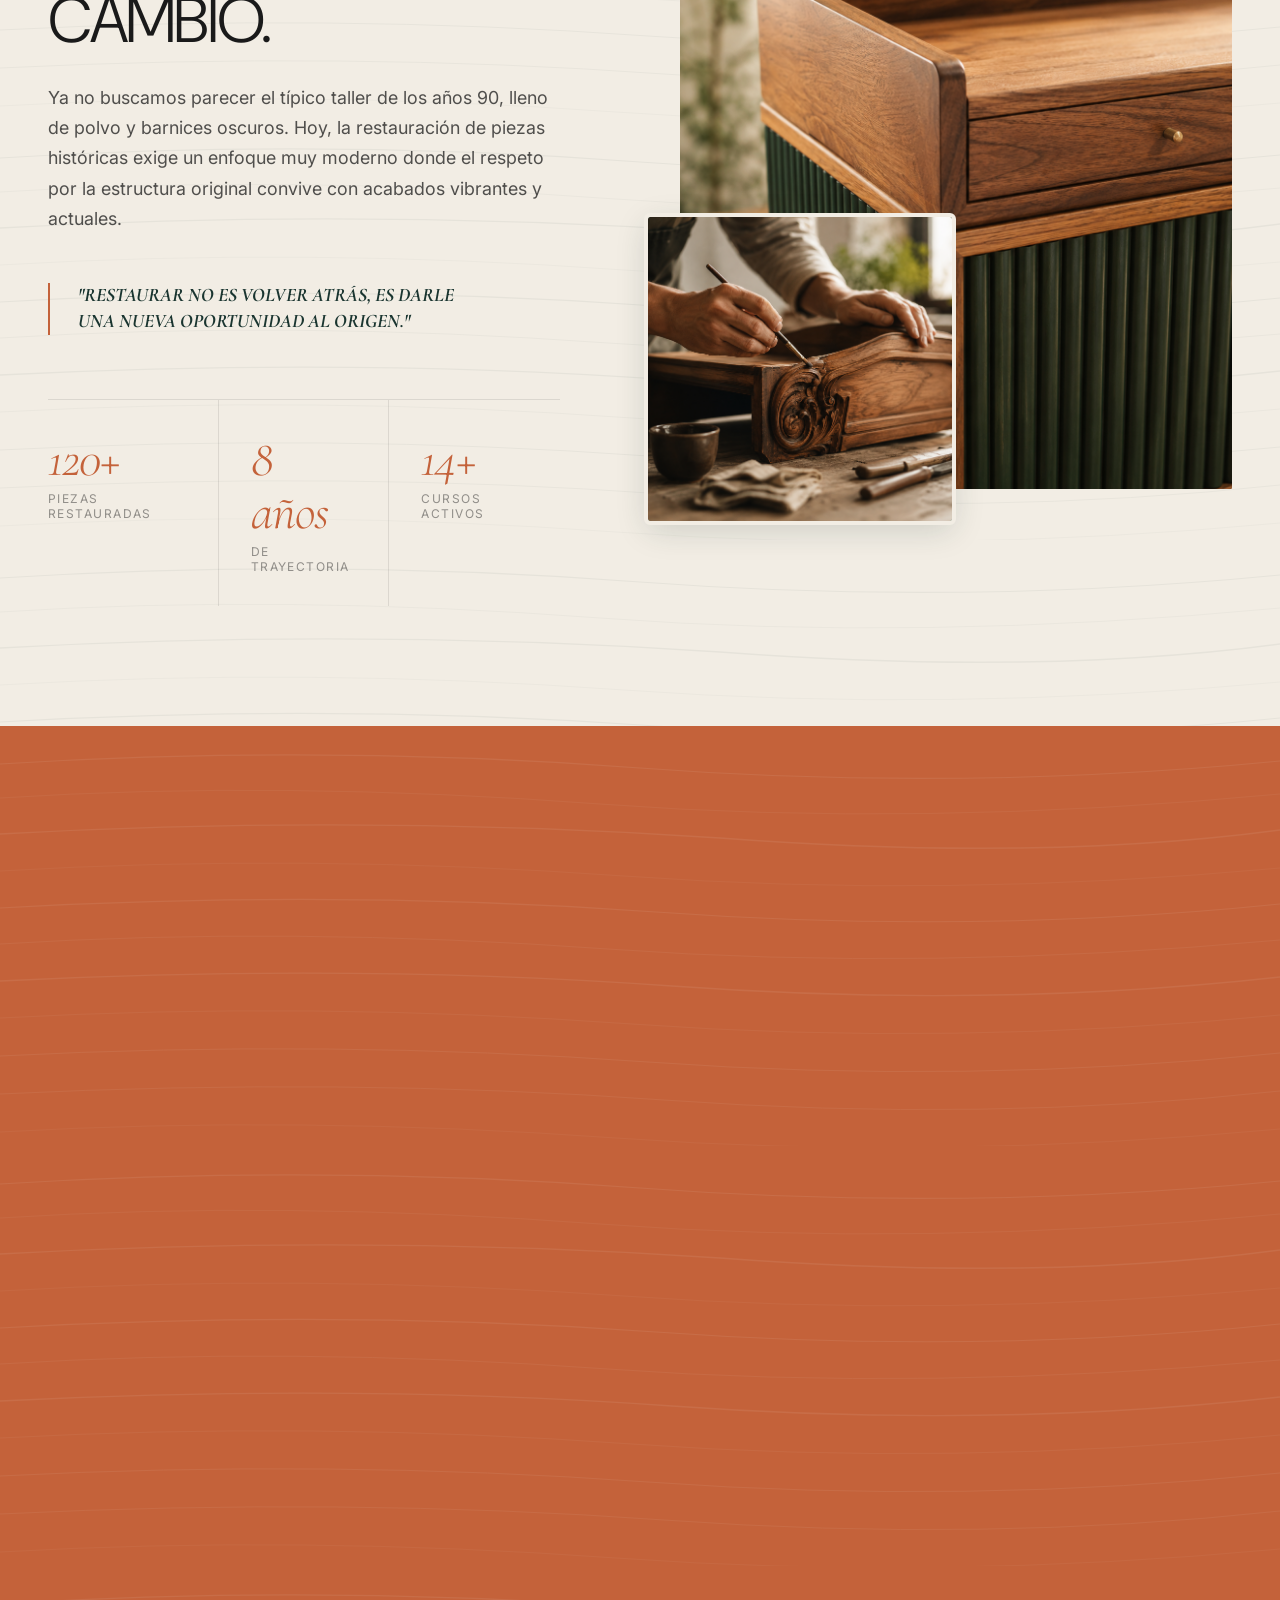
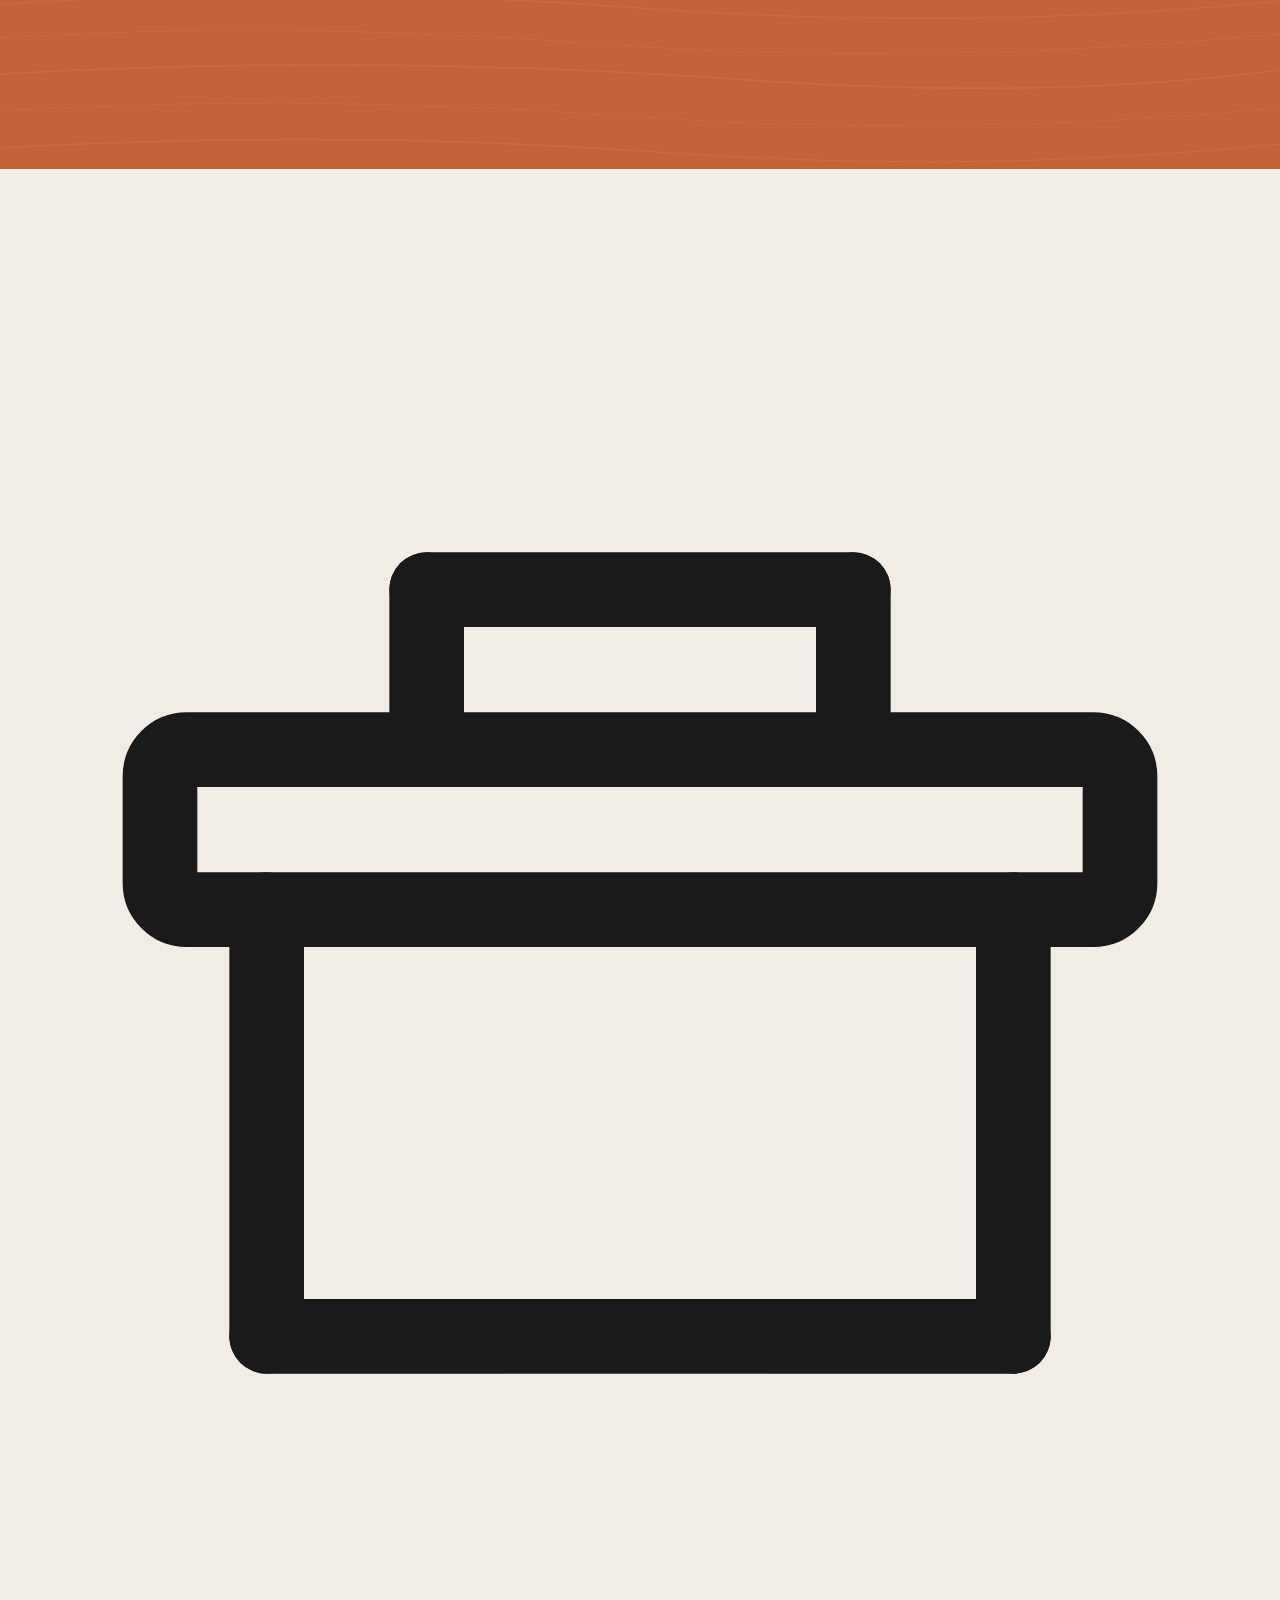
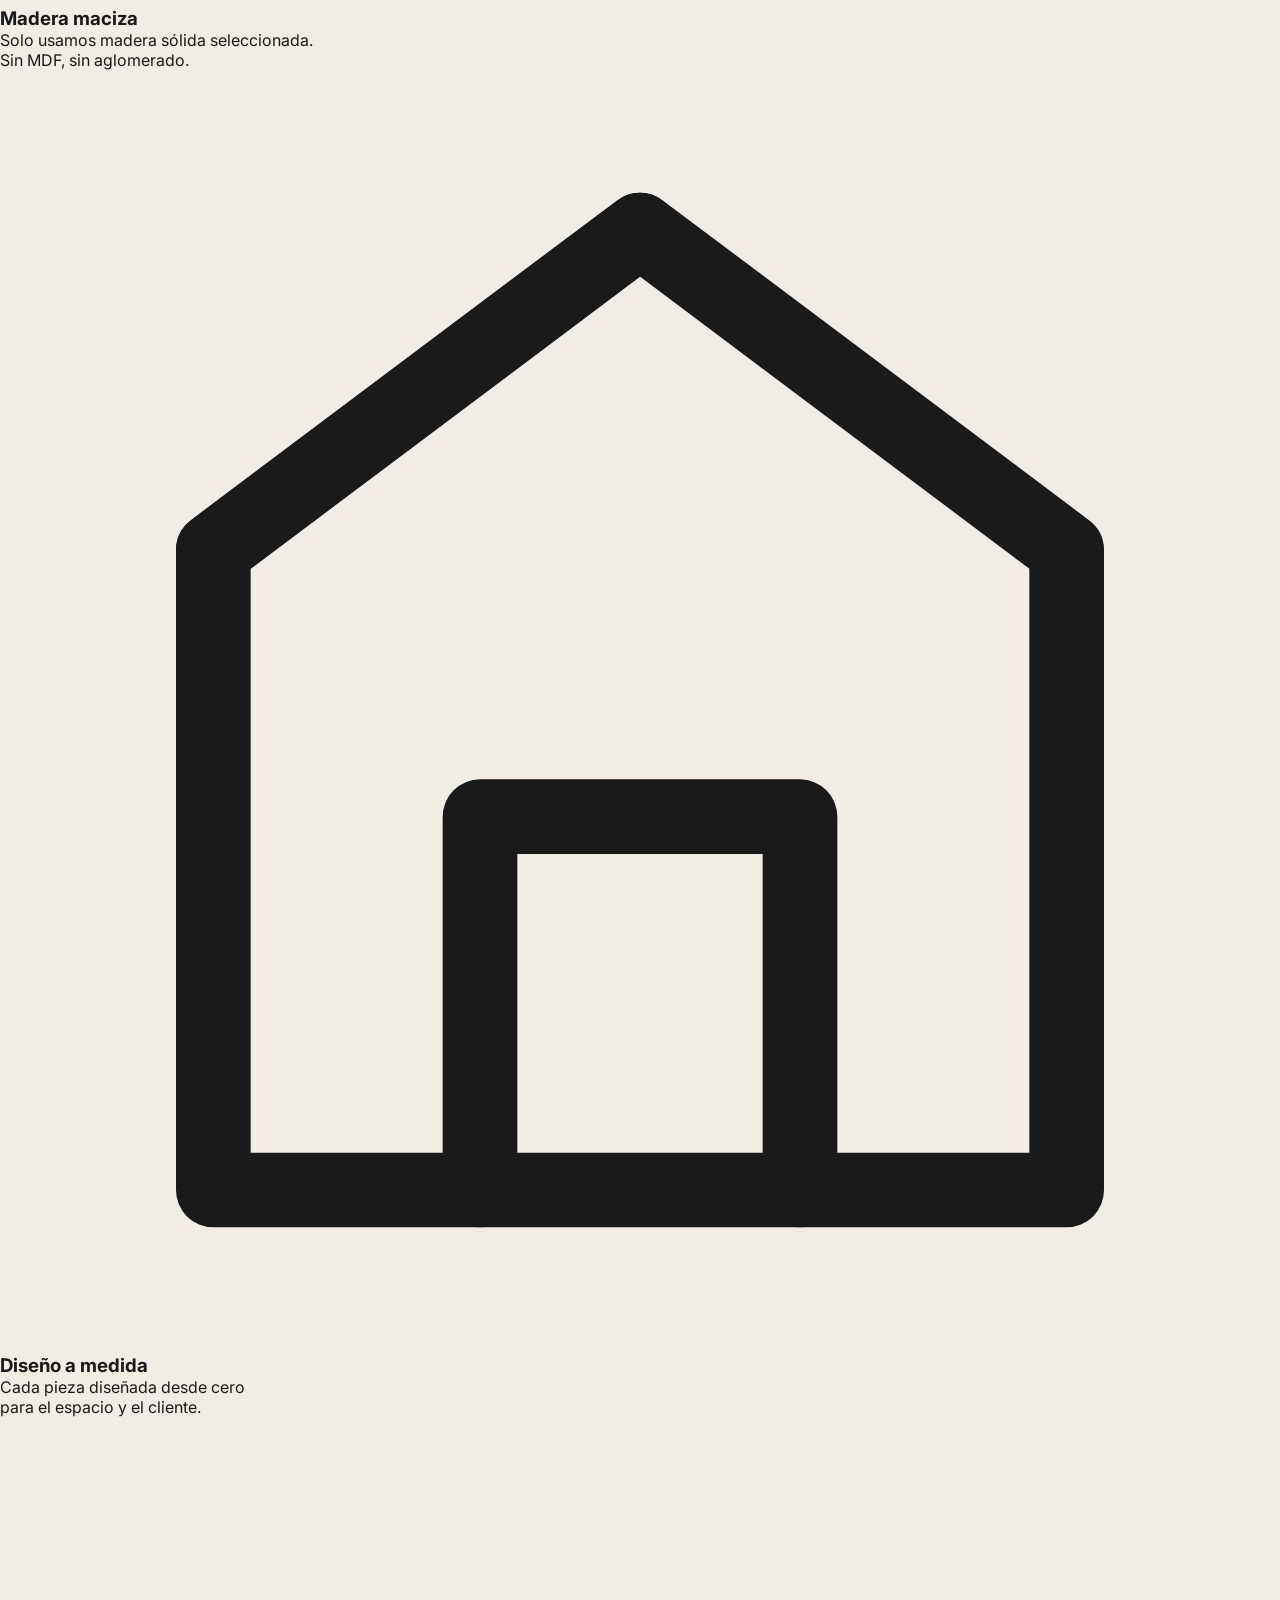
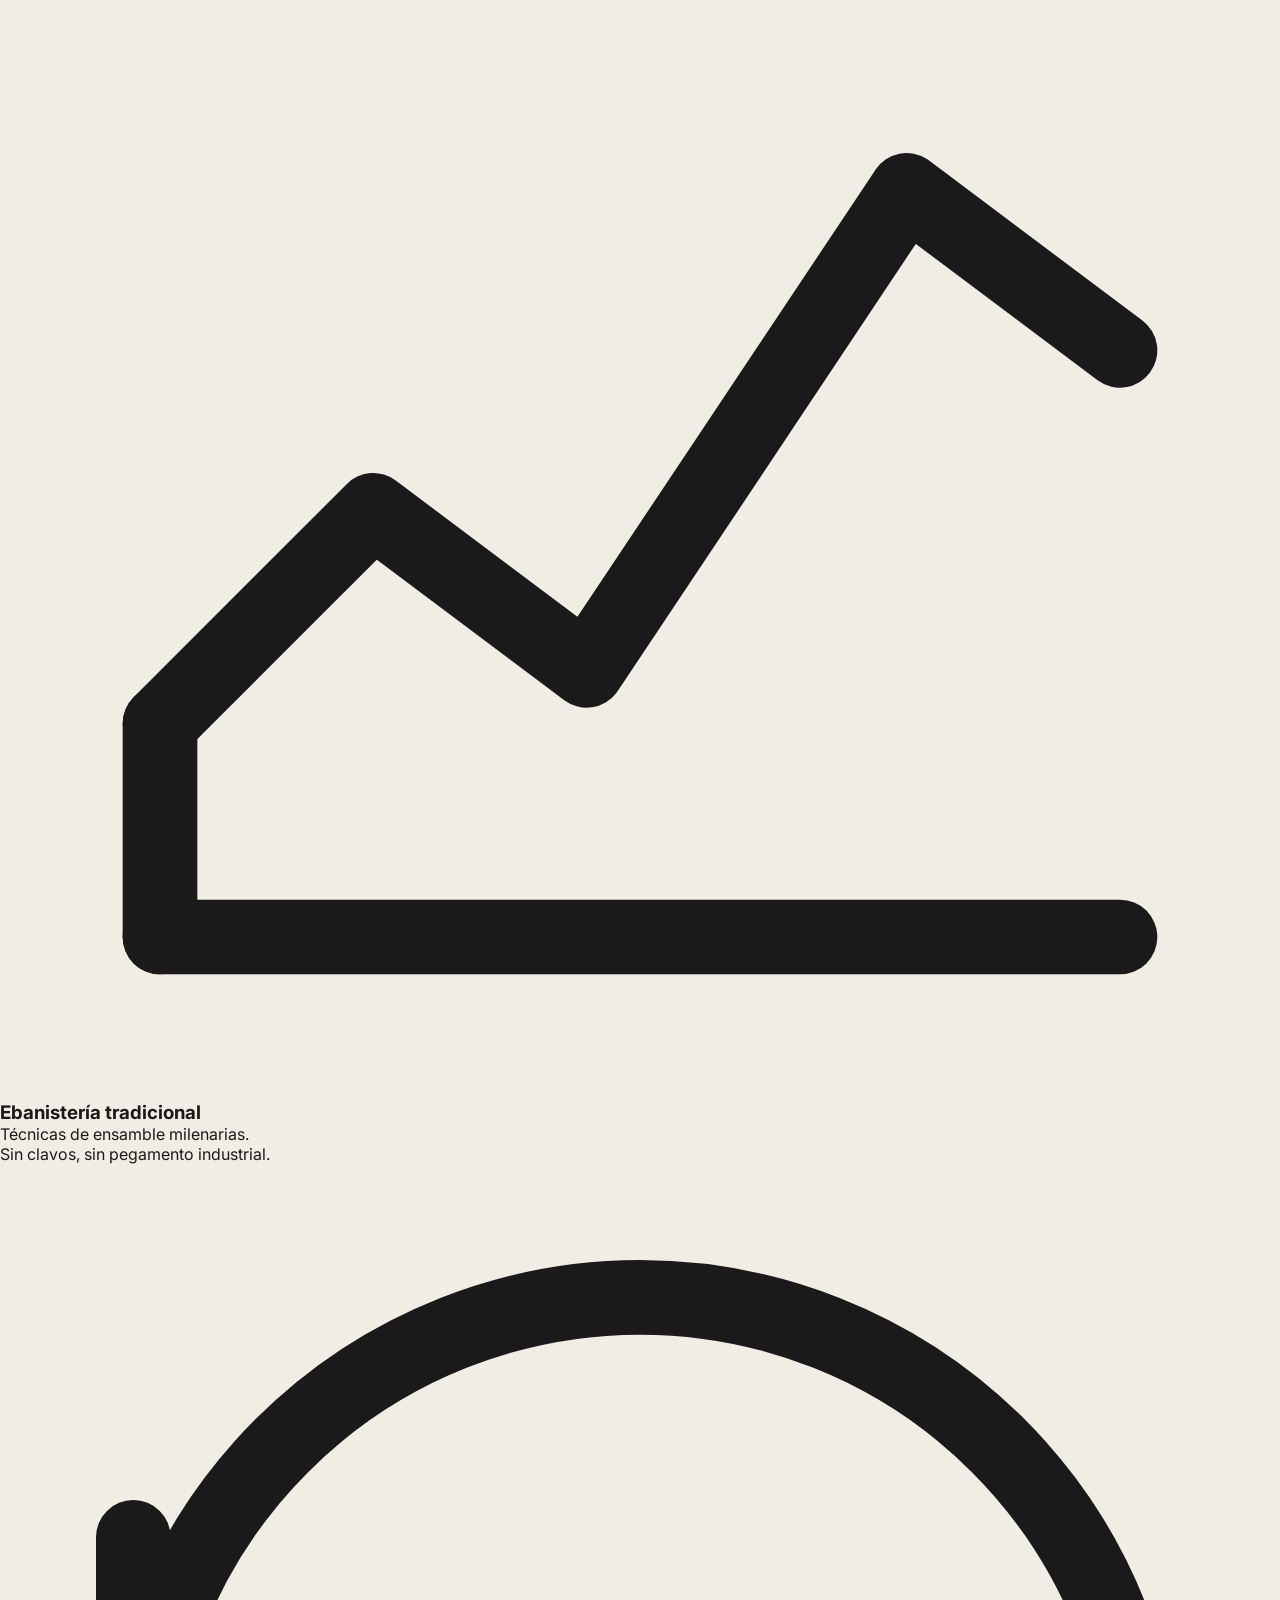
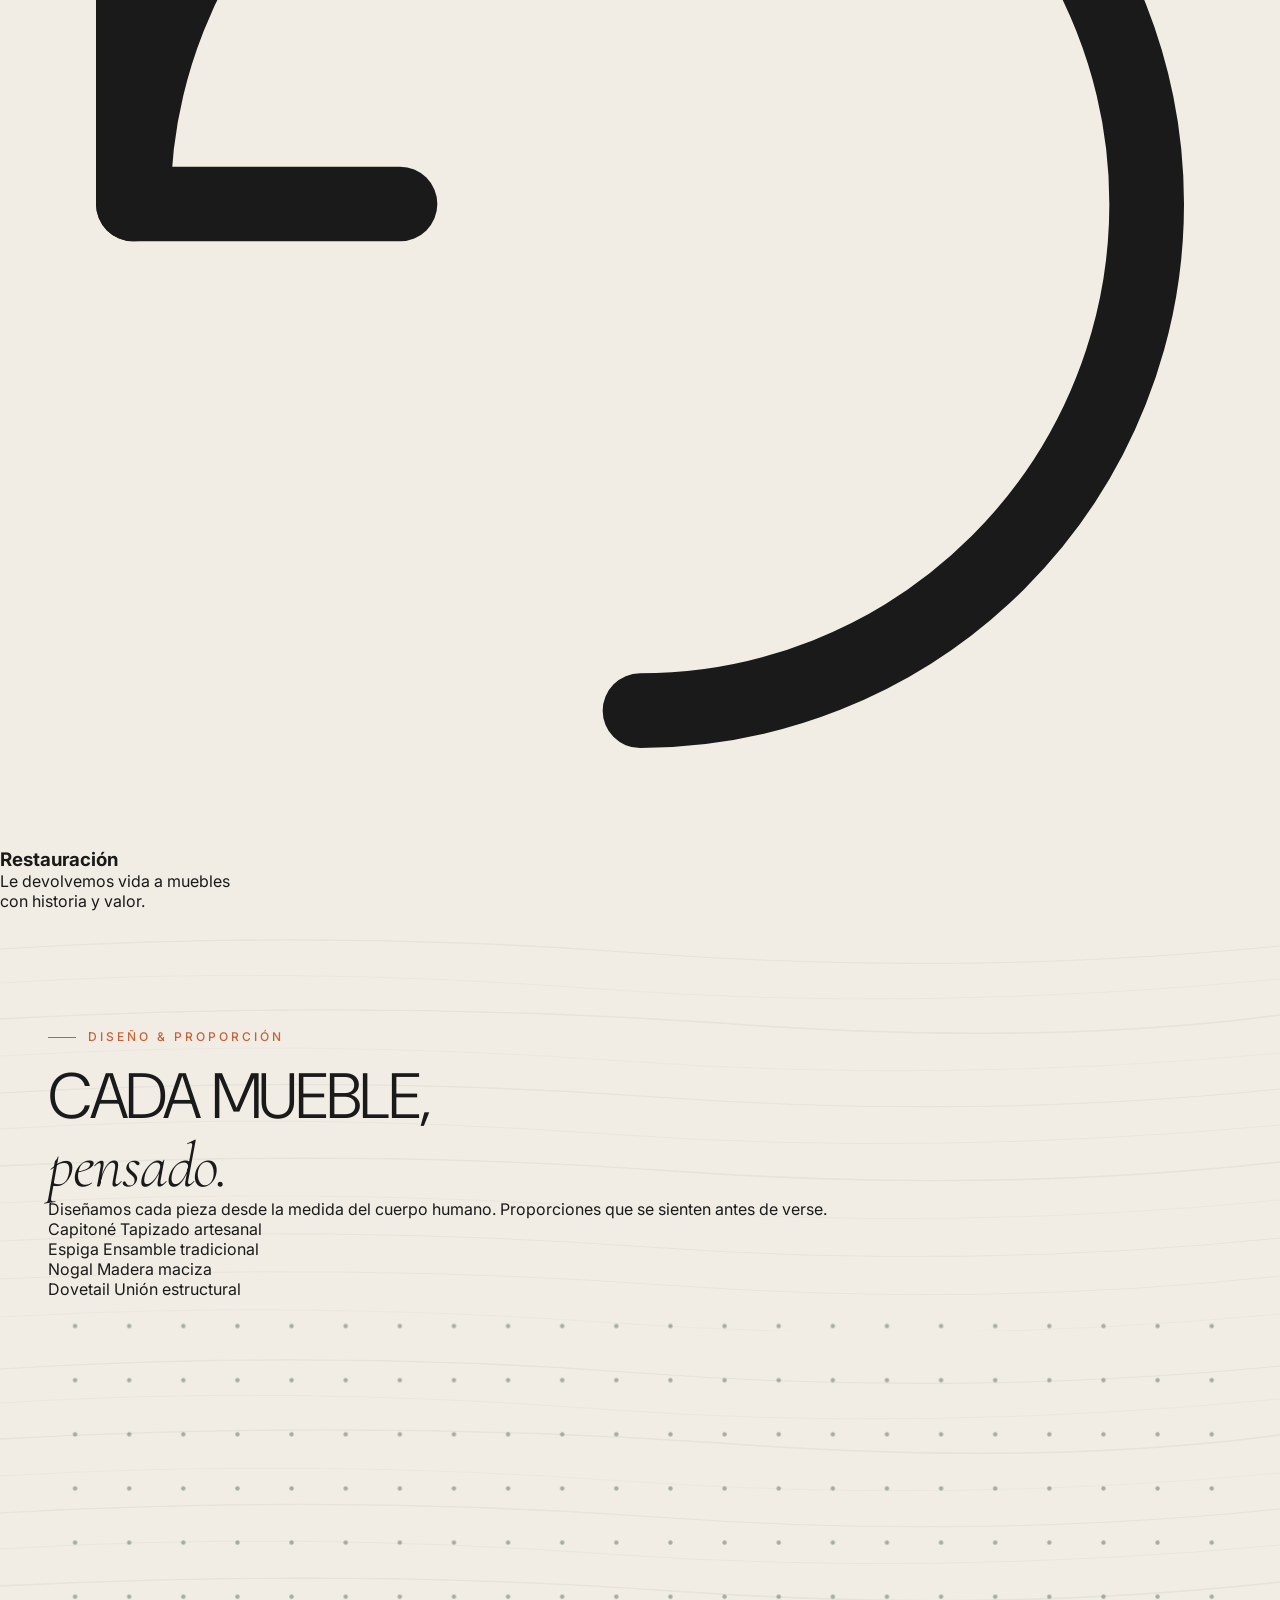
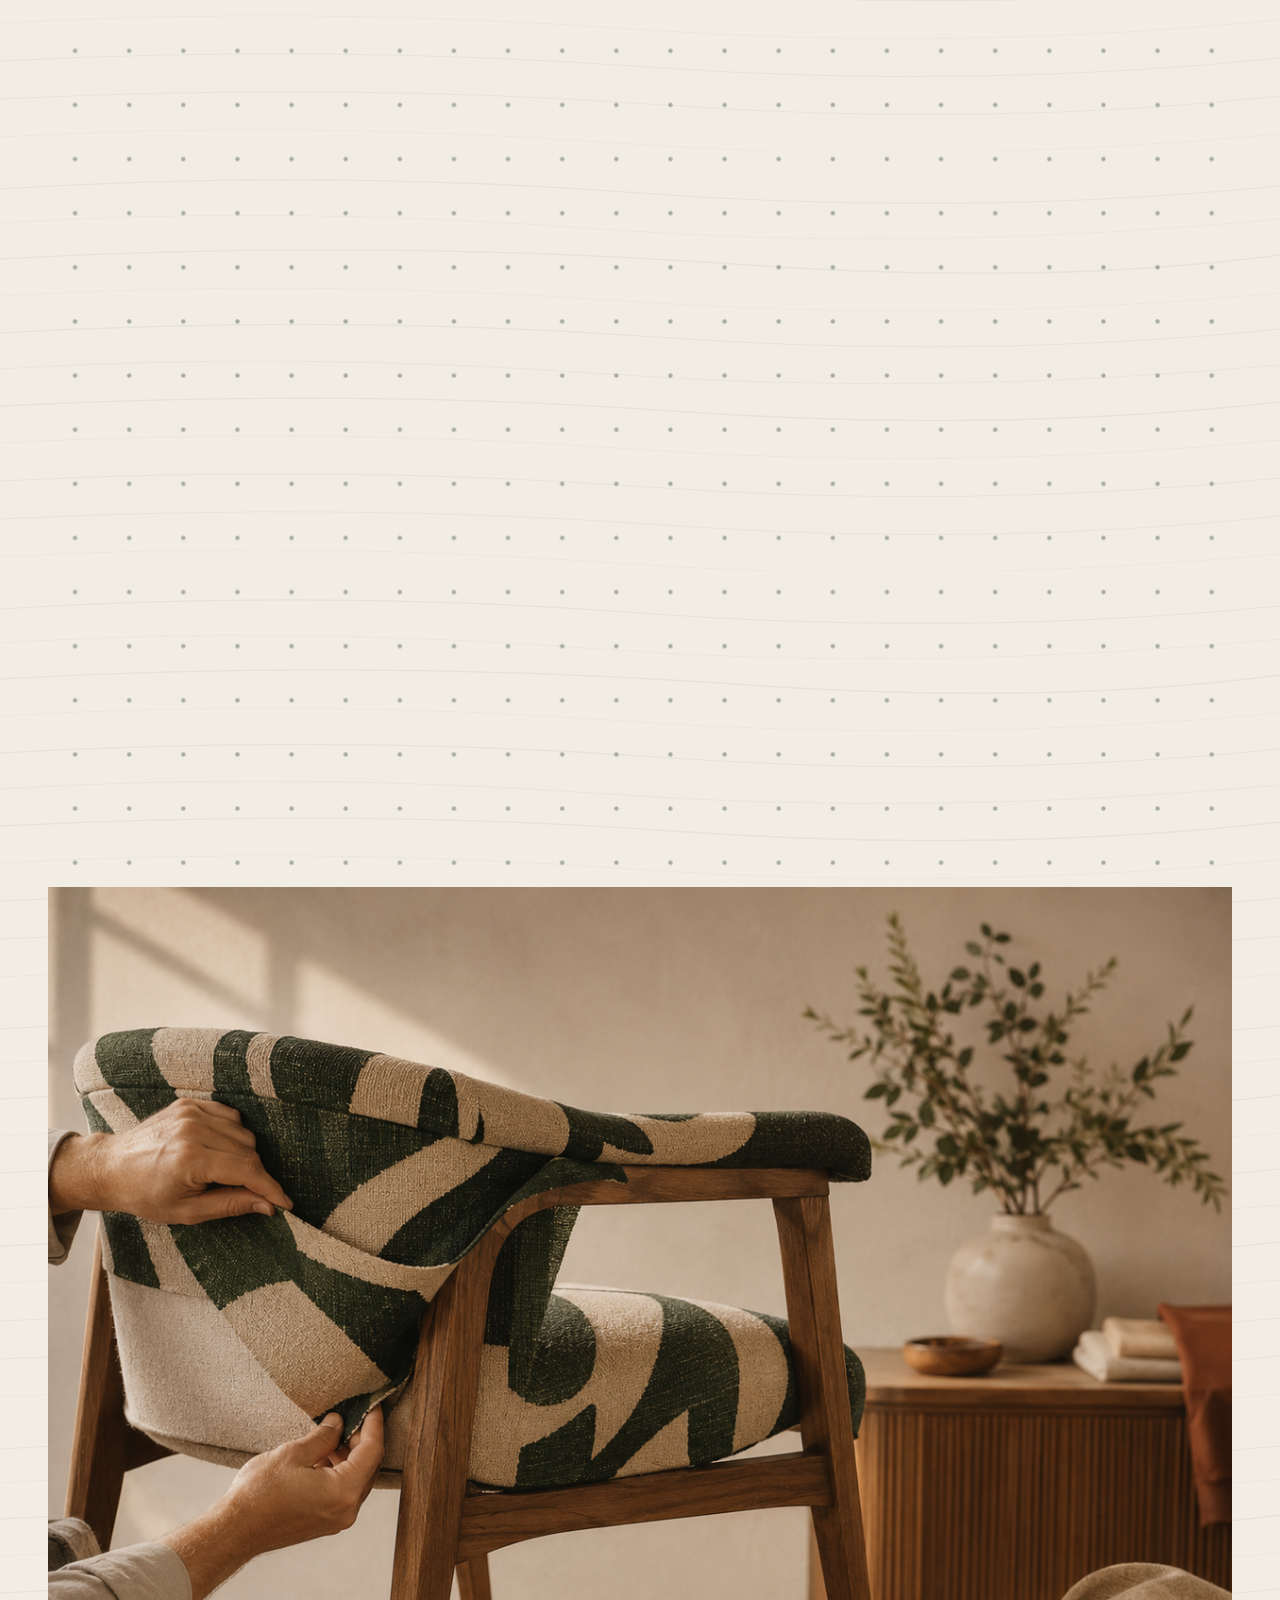
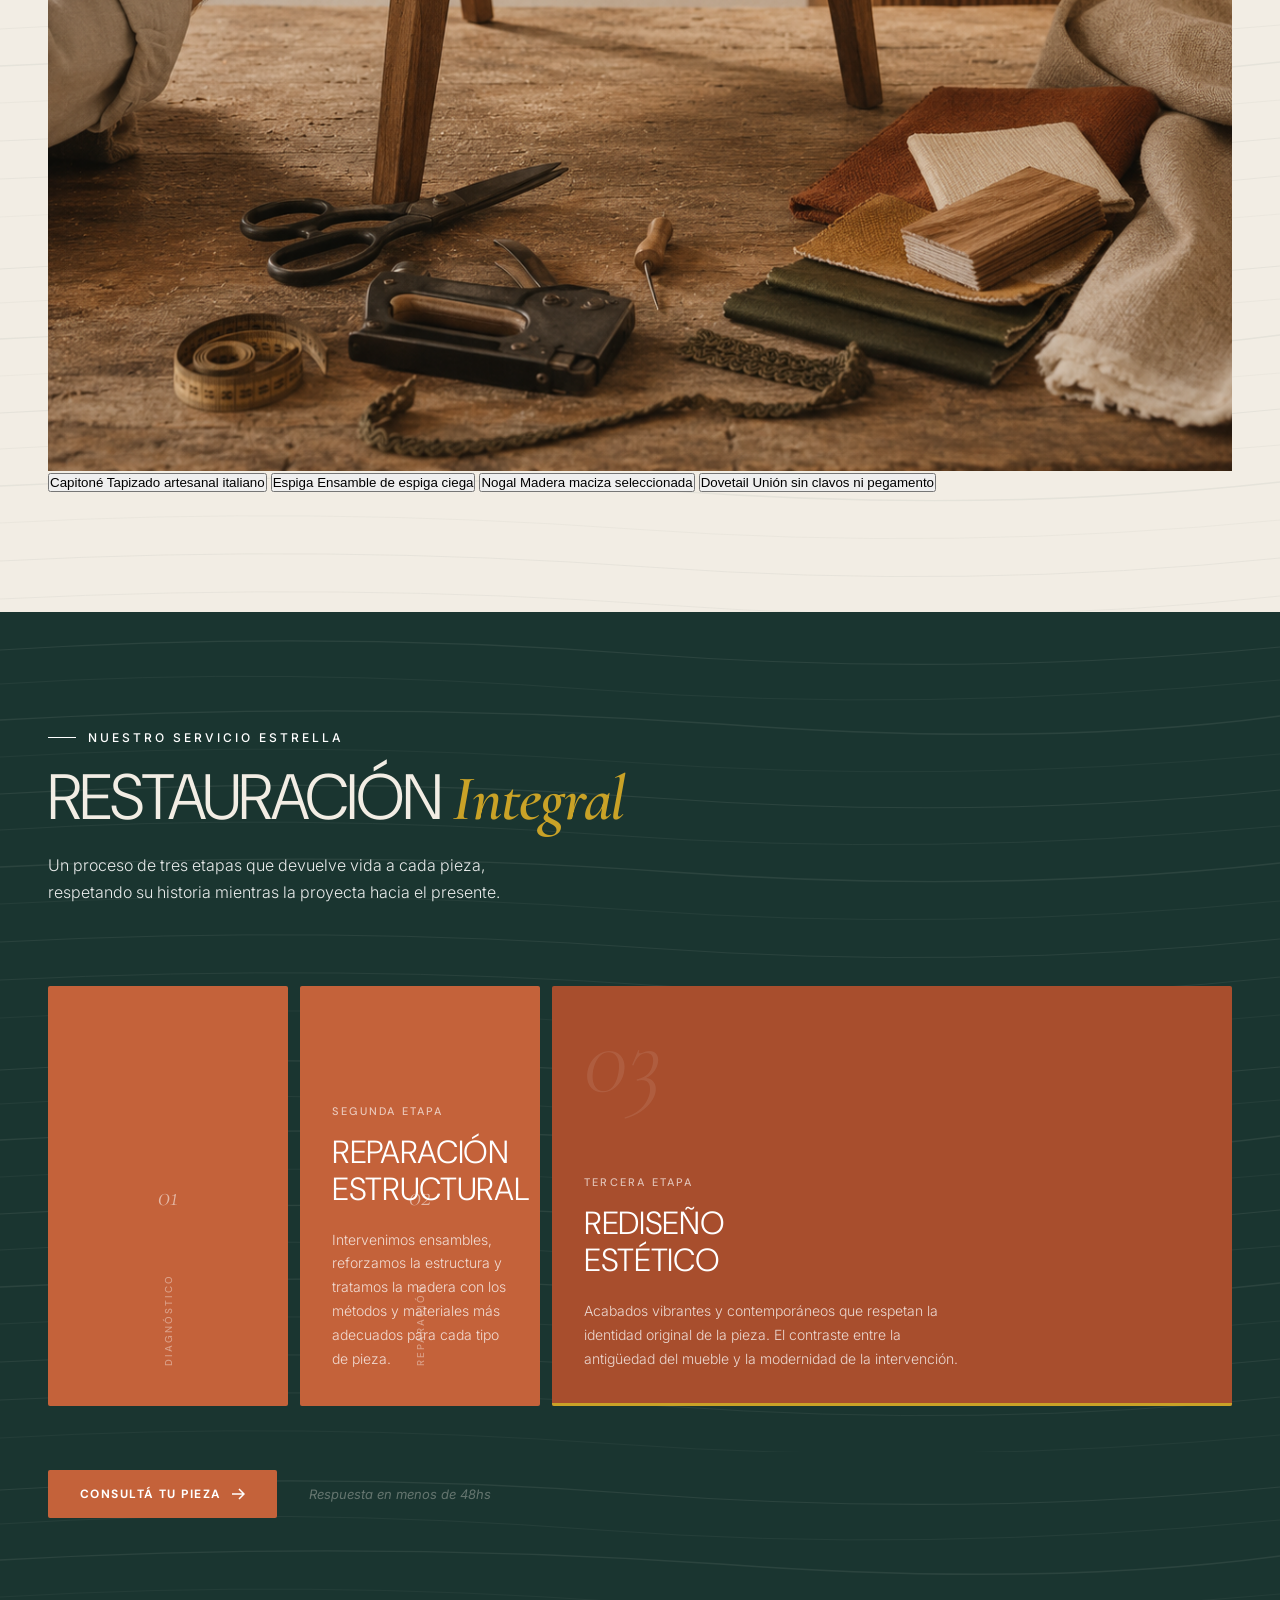
==== commit 7a6e6441: "a6" ====
--- a/index.html
+++ b/index.html
@@ -76,7 +76,7 @@
 
       <p class="hero__sub">
         RAIZ nace desde la unión entre la técnica artesanal y la mirada contemporánea.
-        Transformamos la madera en piezas únicas que trascienden lo funcional.
+        Transformamos la madera en piezas únicas que trascienden lo&nbsp;funcional.
       </p>
 
       <div class="hero__actions">
@@ -272,6 +272,185 @@
 
 
   <!-- ================================
+       PILARES — iconos sobre foto
+       ================================ -->
+  <section class="pilares" id="pilares">
+
+    <div class="pilares__bg">
+      <video class="pilares__video pilares__video--a" src="assets/video/video banner.mp4" autoplay muted playsinline></video>
+      <video class="pilares__video pilares__video--b" src="assets/video/video banner.mp4" muted playsinline></video>
+      <div class="pilares__overlay"></div>
+    </div>
+
+    <div class="pilares__content">
+      <div class="pilares__grid">
+
+        <div class="pilares__item reveal">
+          <div class="pilares__icon">
+            <svg viewBox="0 0 24 24" fill="none" stroke="currentColor" stroke-width="1.4" stroke-linecap="round" stroke-linejoin="round">
+              <rect x="3" y="8" width="18" height="3" rx="0.5"/>
+              <line x1="5" y1="11" x2="5" y2="19"/>
+              <line x1="19" y1="11" x2="19" y2="19"/>
+              <line x1="5" y1="19" x2="19" y2="19"/>
+              <line x1="8" y1="8" x2="8" y2="5"/>
+              <line x1="16" y1="8" x2="16" y2="5"/>
+              <line x1="8" y1="5" x2="16" y2="5"/>
+            </svg>
+          </div>
+          <h3 class="pilares__title">Madera maciza</h3>
+          <p class="pilares__text">Solo usamos madera sólida seleccionada.<br>Sin MDF, sin aglomerado.</p>
+        </div>
+
+        <div class="pilares__item reveal reveal-delay-1">
+          <div class="pilares__icon">
+            <svg viewBox="0 0 24 24" fill="none" stroke="currentColor" stroke-width="1.4" stroke-linecap="round" stroke-linejoin="round">
+              <path d="M12 3 L20 9 L20 21 L4 21 L4 9 Z"/>
+              <path d="M9 21 L9 14 L15 14 L15 21"/>
+              <line x1="4" y1="9" x2="12" y2="3"/>
+            </svg>
+          </div>
+          <h3 class="pilares__title">Diseño a medida</h3>
+          <p class="pilares__text">Cada pieza diseñada desde cero<br>para el espacio y el cliente.</p>
+        </div>
+
+        <div class="pilares__item reveal reveal-delay-2">
+          <div class="pilares__icon">
+            <svg viewBox="0 0 24 24" fill="none" stroke="currentColor" stroke-width="1.4" stroke-linecap="round" stroke-linejoin="round">
+              <path d="M3 17 L7 13 L11 16 L17 7 L21 10"/>
+              <line x1="3" y1="21" x2="21" y2="21"/>
+              <line x1="3" y1="17" x2="3" y2="21"/>
+            </svg>
+          </div>
+          <h3 class="pilares__title">Ebanistería tradicional</h3>
+          <p class="pilares__text">Técnicas de ensamble milenarias.<br>Sin clavos, sin pegamento industrial.</p>
+        </div>
+
+        <div class="pilares__item reveal reveal-delay-3">
+          <div class="pilares__icon">
+            <svg viewBox="0 0 24 24" fill="none" stroke="currentColor" stroke-width="1.4" stroke-linecap="round" stroke-linejoin="round">
+              <path d="M2.5 12 A9.5 9.5 0 1 1 12 21.5"/>
+              <polyline points="2.5 7 2.5 12 7.5 12"/>
+            </svg>
+          </div>
+          <h3 class="pilares__title">Restauración</h3>
+          <p class="pilares__text">Le devolvemos vida a muebles<br>con historia y valor.</p>
+        </div>
+
+      </div>
+    </div>
+  </section>
+
+
+  <!-- ================================
+       ERGONOMÍA & PROPORCIÓN
+       ================================ -->
+  <section class="section section--apple grain-light" id="ergonomia">
+    <div style="max-width:1400px;margin:0 auto;">
+
+      <div class="ergo__split">
+
+        <!-- Columna izquierda: texto -->
+        <div class="ergo__text-col">
+          <p class="section__label reveal">Diseño & Proporción</p>
+          <h2 class="section__heading reveal">
+            Cada mueble,<br><em>pensado.</em>
+          </h2>
+          <p class="ergo__desc reveal reveal-delay-1">
+            Diseñamos cada pieza desde la medida del cuerpo humano.
+            Proporciones que se sienten antes de verse.
+          </p>
+
+          <!-- Datos técnicos -->
+          <div class="ergo__specs reveal reveal-delay-2">
+            <div class="ergo__spec">
+              <span class="ergo__spec-val">Capitoné</span>
+              <span class="ergo__spec-label">Tapizado artesanal</span>
+            </div>
+            <div class="ergo__spec">
+              <span class="ergo__spec-val">Espiga</span>
+              <span class="ergo__spec-label">Ensamble tradicional</span>
+            </div>
+            <div class="ergo__spec">
+              <span class="ergo__spec-val">Nogal</span>
+              <span class="ergo__spec-label">Madera maciza</span>
+            </div>
+            <div class="ergo__spec">
+              <span class="ergo__spec-val">Dovetail</span>
+              <span class="ergo__spec-label">Unión estructural</span>
+            </div>
+          </div>
+        </div>
+
+        <!-- Columna derecha: foto con hotspots -->
+        <div class="ergo__photo-container reveal reveal-delay-1" id="ergoStage">
+
+          <!-- Capa fondo: grilla de puntos -->
+          <div class="ergo__layer" data-depth="0.12">
+            <svg class="ergo__grid-svg" viewBox="0 0 700 700" preserveAspectRatio="xMidYMid slice" xmlns="http://www.w3.org/2000/svg">
+              <defs>
+                <pattern id="ergo-dot" x="0" y="0" width="32" height="32" patternUnits="userSpaceOnUse">
+                  <circle cx="16" cy="16" r="1.3" fill="rgba(26,53,48,0.35)"/>
+                </pattern>
+              </defs>
+              <rect width="700" height="700" fill="url(#ergo-dot)"/>
+            </svg>
+          </div>
+
+          <!-- Capa foto + anotaciones -->
+          <div class="ergo__layer">
+            <img src="assets/images/Tapicería contemporánea.png" alt="Tapicería contemporánea RAIZ" class="ergo__photo">
+
+            <!-- Hotspots sobre la foto -->
+            <div class="ergo__hotspot-wrap">
+
+              <!-- Respaldo: tapizado -->
+              <button class="ergo__hotspot" style="left:38%;top:14%" aria-label="Capitoné artesanal">
+                <span class="ergo__dot"></span>
+                <div class="ergo__tip ergo__tip--r">
+                  <span class="ergo__tip-val">Capitoné</span>
+                  <span class="ergo__tip-name">Tapizado artesanal italiano</span>
+                </div>
+              </button>
+
+              <!-- Brazo: ensamble -->
+              <button class="ergo__hotspot" style="left:28%;top:44%" aria-label="Ensamble de espiga">
+                <span class="ergo__dot"></span>
+                <div class="ergo__tip ergo__tip--l">
+                  <span class="ergo__tip-val">Espiga</span>
+                  <span class="ergo__tip-name">Ensamble de espiga ciega</span>
+                </div>
+              </button>
+
+              <!-- Asiento: madera -->
+              <button class="ergo__hotspot" style="left:58%;top:56%" aria-label="Nogal americano">
+                <span class="ergo__dot"></span>
+                <div class="ergo__tip ergo__tip--r">
+                  <span class="ergo__tip-val">Nogal</span>
+                  <span class="ergo__tip-name">Madera maciza seleccionada</span>
+                </div>
+              </button>
+
+              <!-- Pata: unión -->
+              <button class="ergo__hotspot" style="left:62%;top:78%" aria-label="Cola de milano">
+                <span class="ergo__dot"></span>
+                <div class="ergo__tip ergo__tip--r">
+                  <span class="ergo__tip-val">Dovetail</span>
+                  <span class="ergo__tip-name">Unión sin clavos ni pegamento</span>
+                </div>
+              </button>
+
+            </div>
+          </div>
+
+        </div>
+
+      </div>
+
+    </div>
+  </section>
+
+
+  <!-- ================================
        RESTAURACIÓN INTEGRAL
        ================================ -->
   <section class="section section--dark grain-dark" id="restauracion">
--- a/css/style.css
+++ b/css/style.css
@@ -1567,6 +1567,62 @@
   margin-top: 6px;
 }
 
+
+/* =============================================
+   CURSOR — efecto pulido / lijado
+   Solo activo en desktop con mouse (#cursos)
+   ============================================= */
+
+/* Ocultar cursor nativo dentro de la sección cuando el efecto está activo.
+   Para aplicarlo a TODA la web: cambiar html.raiz-cursor-active a html.raiz-cursor-active * */
+html.raiz-cursor-active,
+html.raiz-cursor-active * {
+  cursor: none !important;
+}
+
+/* Anillo principal que sigue al mouse */
+.cursor-ring {
+  position: fixed;
+  top: 0;
+  left: 0;
+  pointer-events: none;
+  z-index: 9999;
+
+  width: 34px;
+  height: 34px;
+  border-radius: 50%;
+
+  border: 1.5px solid rgba(150, 110, 70, 0.75);
+  background: radial-gradient(circle, rgba(150,110,70,0.07) 0%, transparent 68%);
+
+  opacity: 0;
+  transition: width 0.35s ease, height 0.35s ease,
+              opacity 0.2s ease, border-color 0.35s ease,
+              background 0.35s ease;
+  will-change: transform;
+}
+
+.cursor-ring.active {
+  opacity: 1;
+}
+
+.cursor-ring.hovered {
+  width: 52px;
+  height: 52px;
+  border-color: rgba(150, 110, 70, 0.95);
+  background: radial-gradient(circle, rgba(150,110,70,0.1) 0%, transparent 68%);
+}
+
+/* Canvas de partículas — overlay fijo, no intercepta clics */
+.cursor-canvas {
+  position: fixed;
+  inset: 0;
+  pointer-events: none;
+  z-index: 9998;
+  width: 100% !important;
+  height: 100% !important;
+}
+
 .footer__nav {
   display: flex;
   gap: 64px;
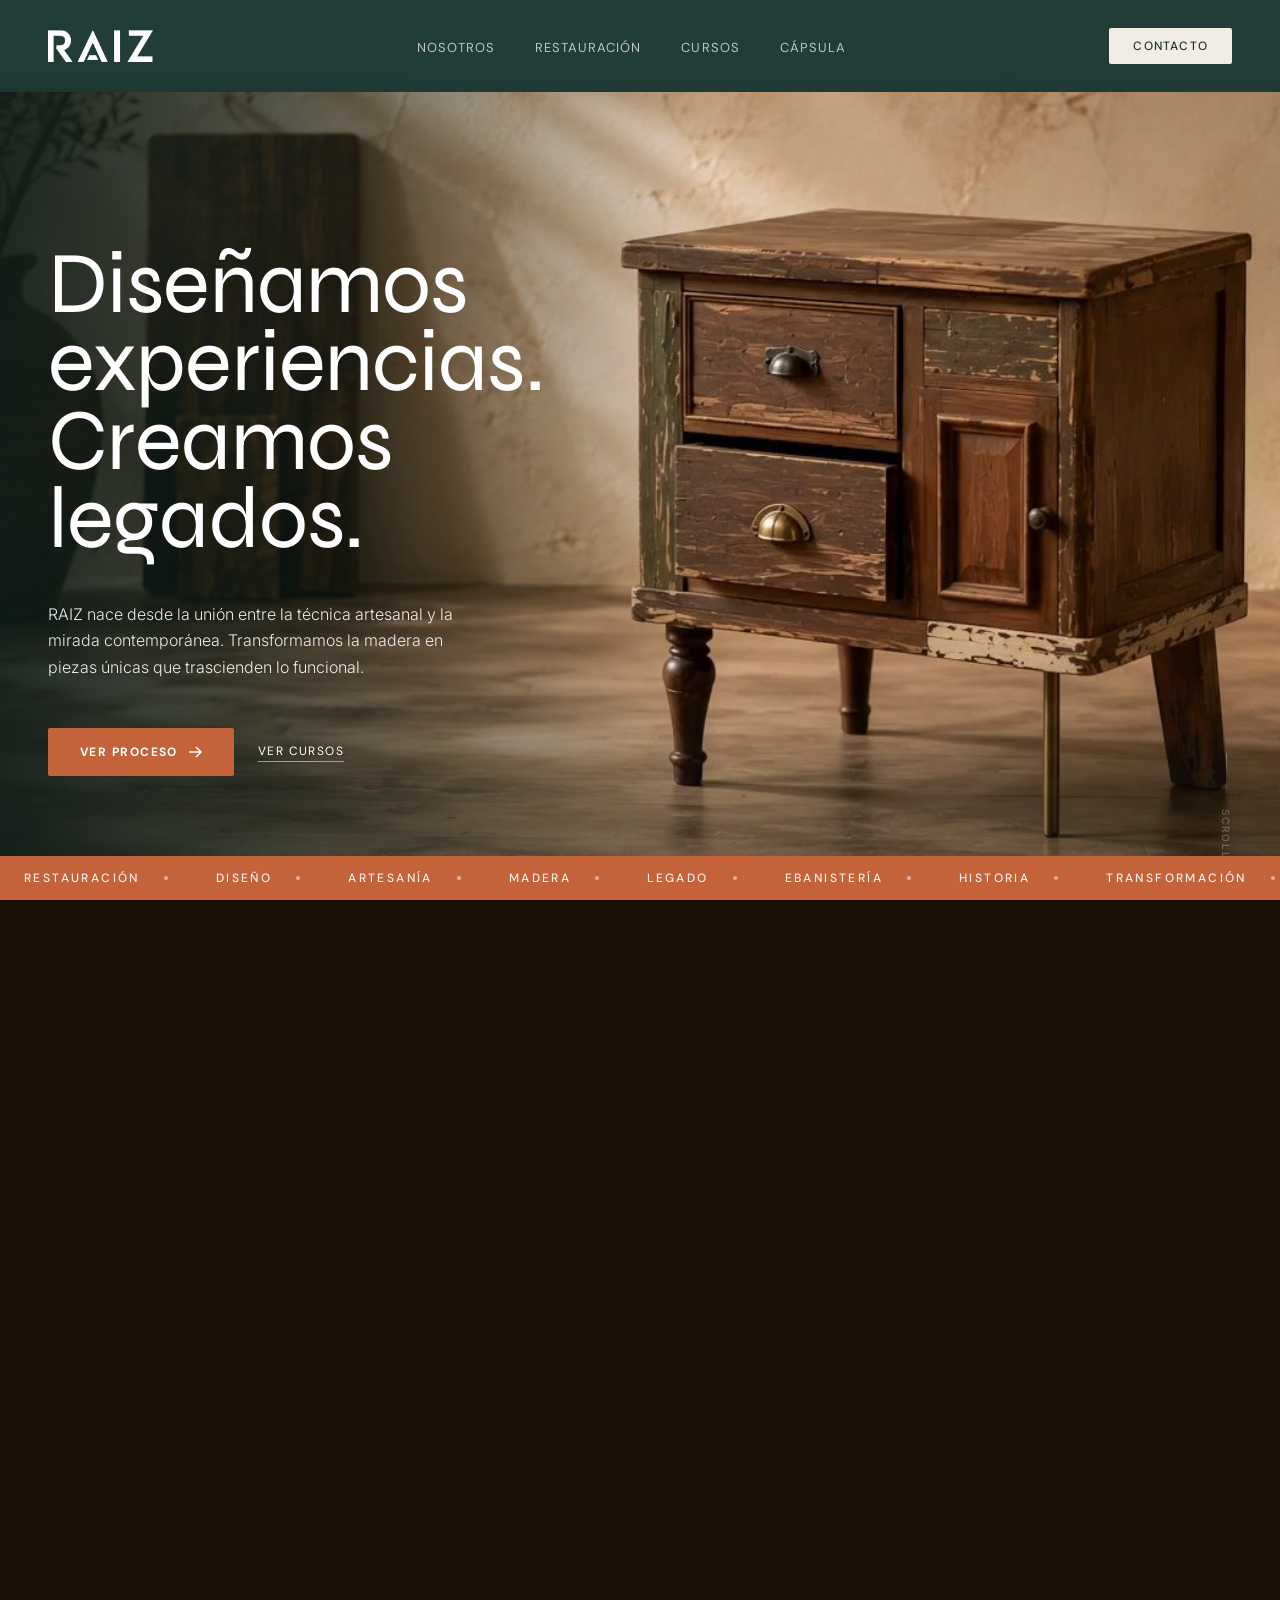
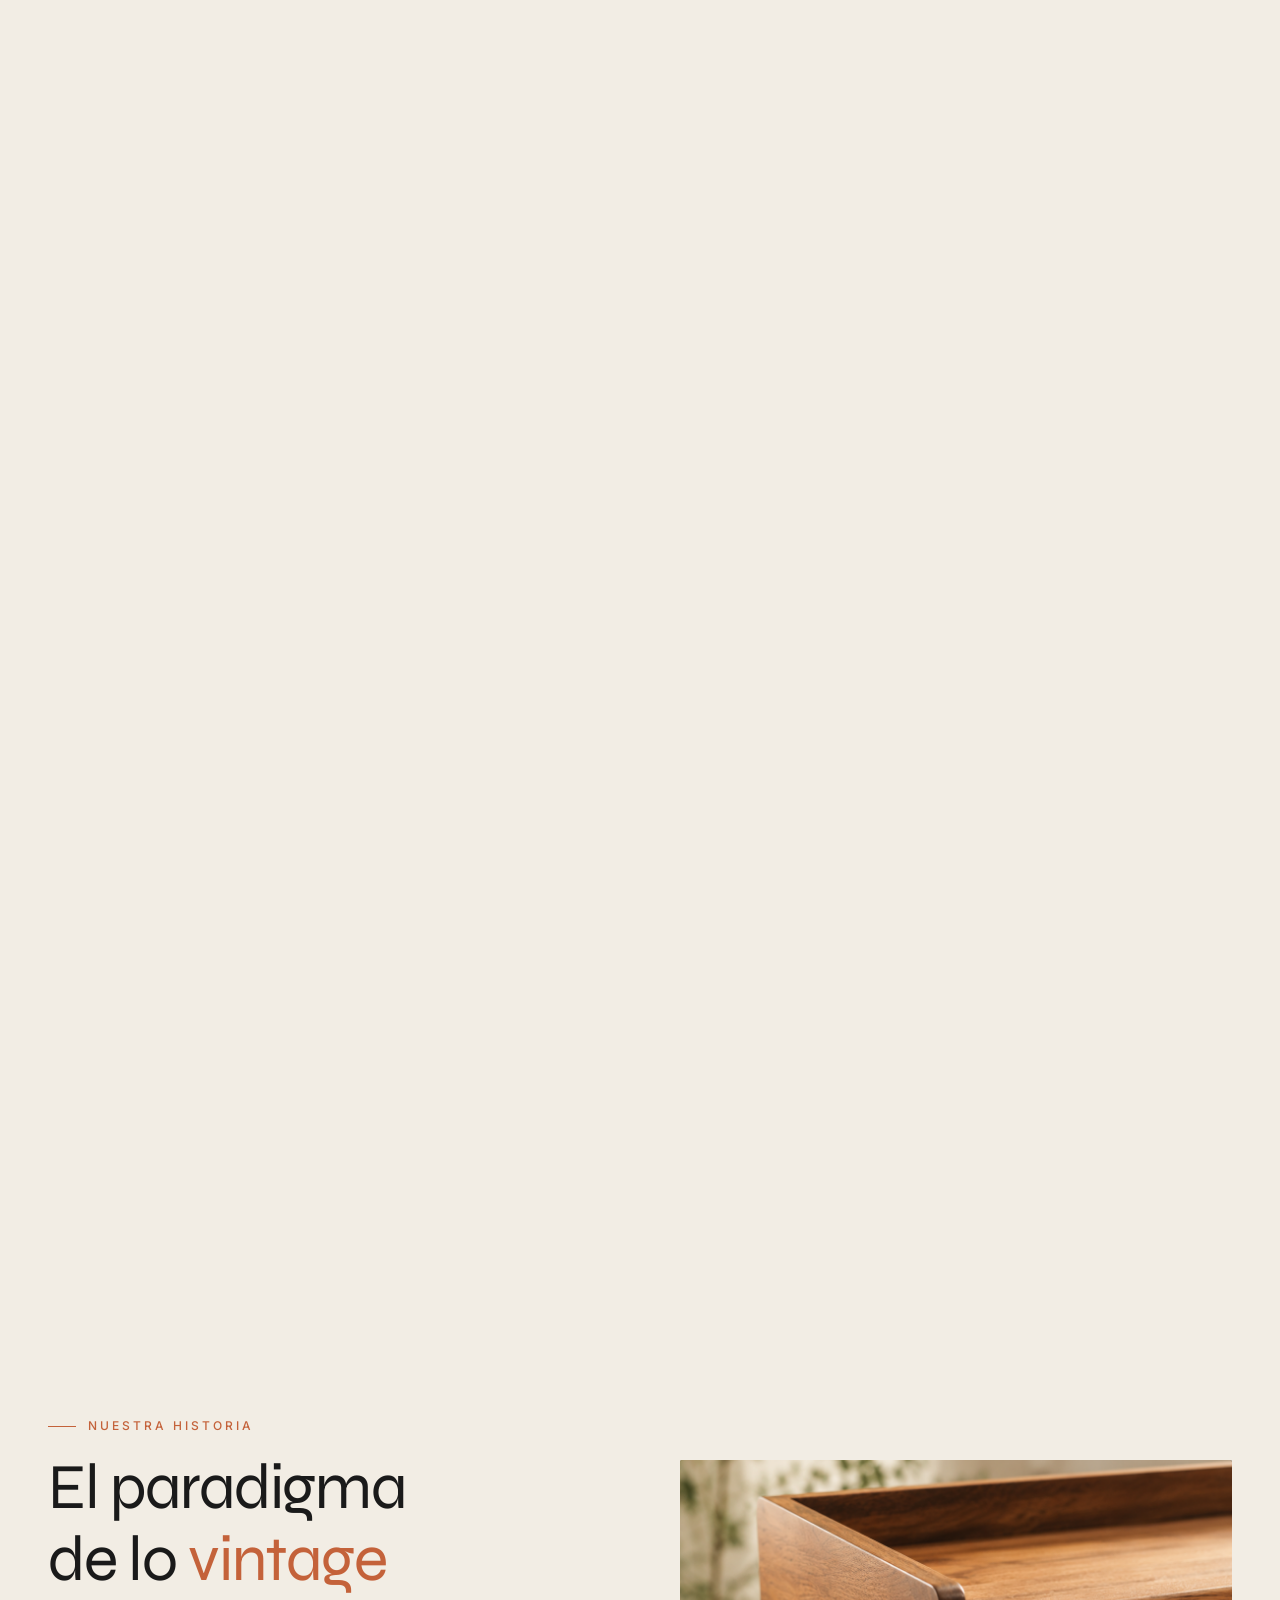
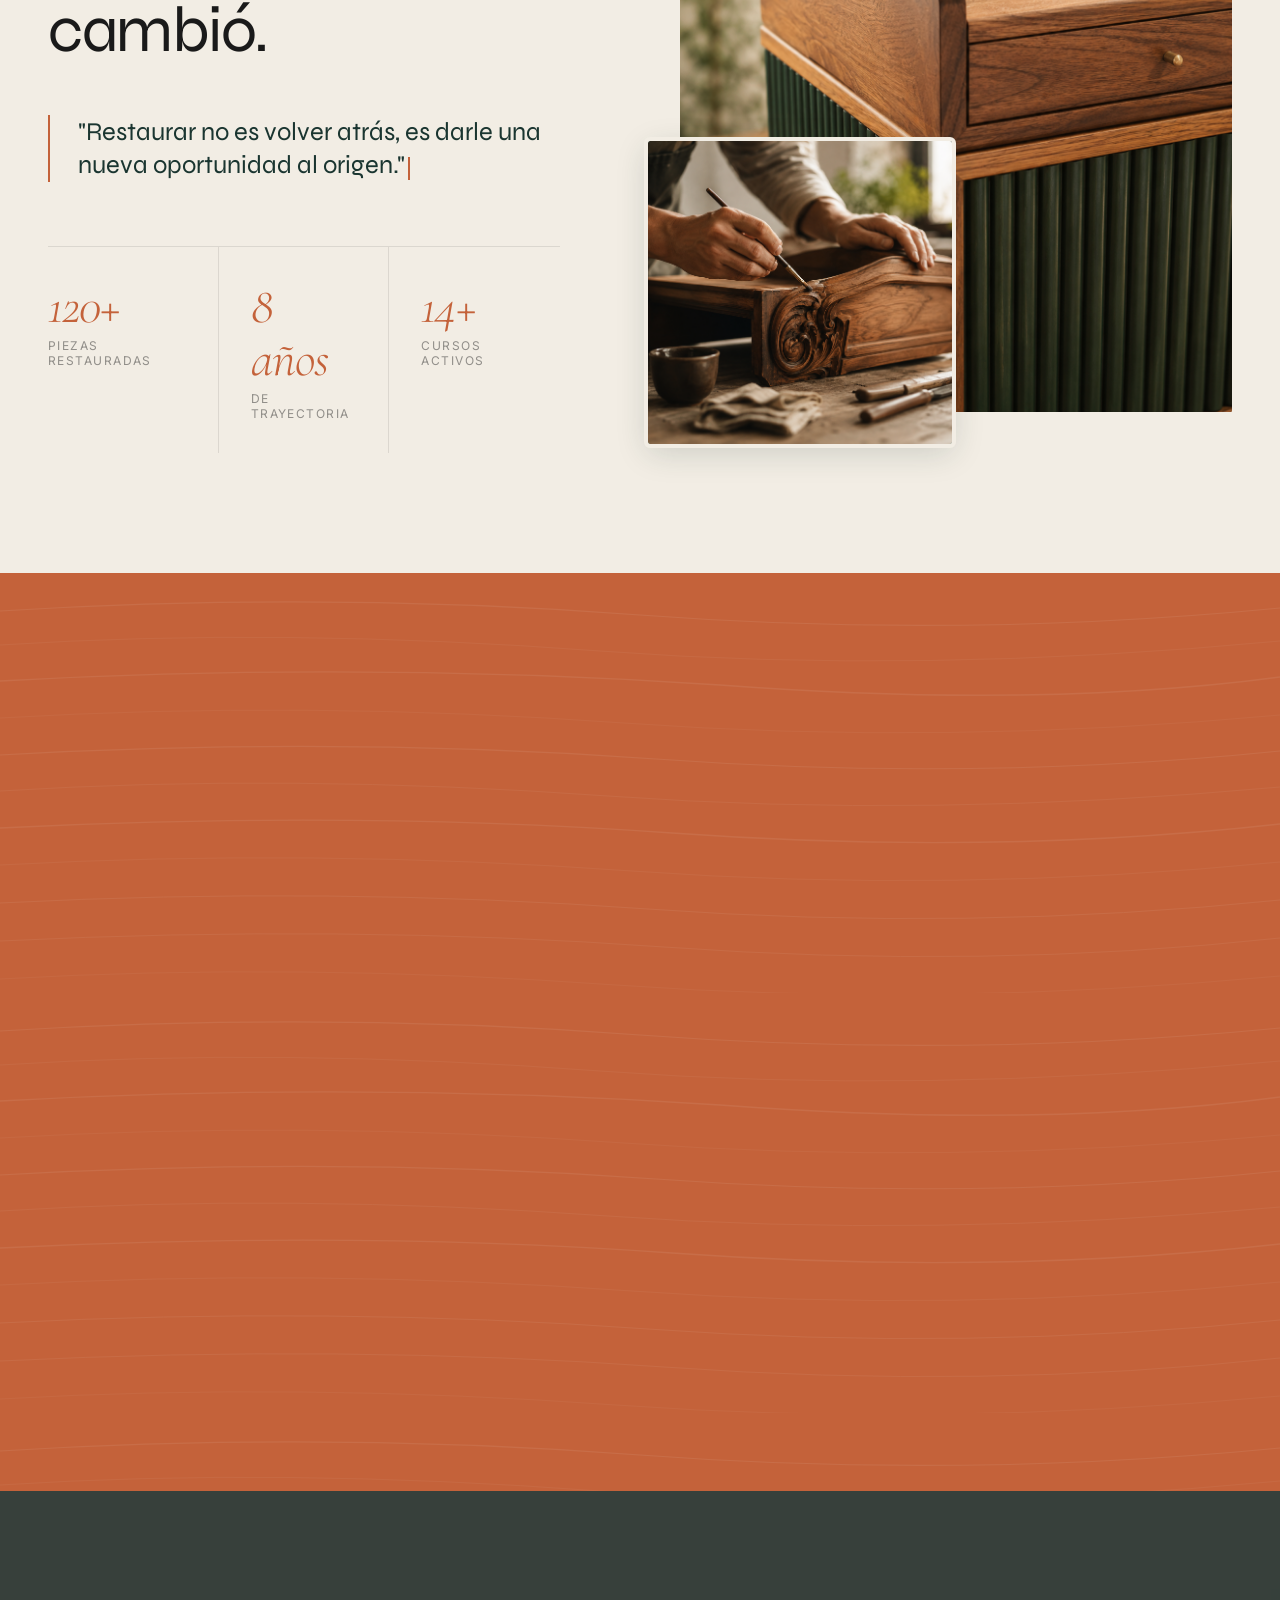
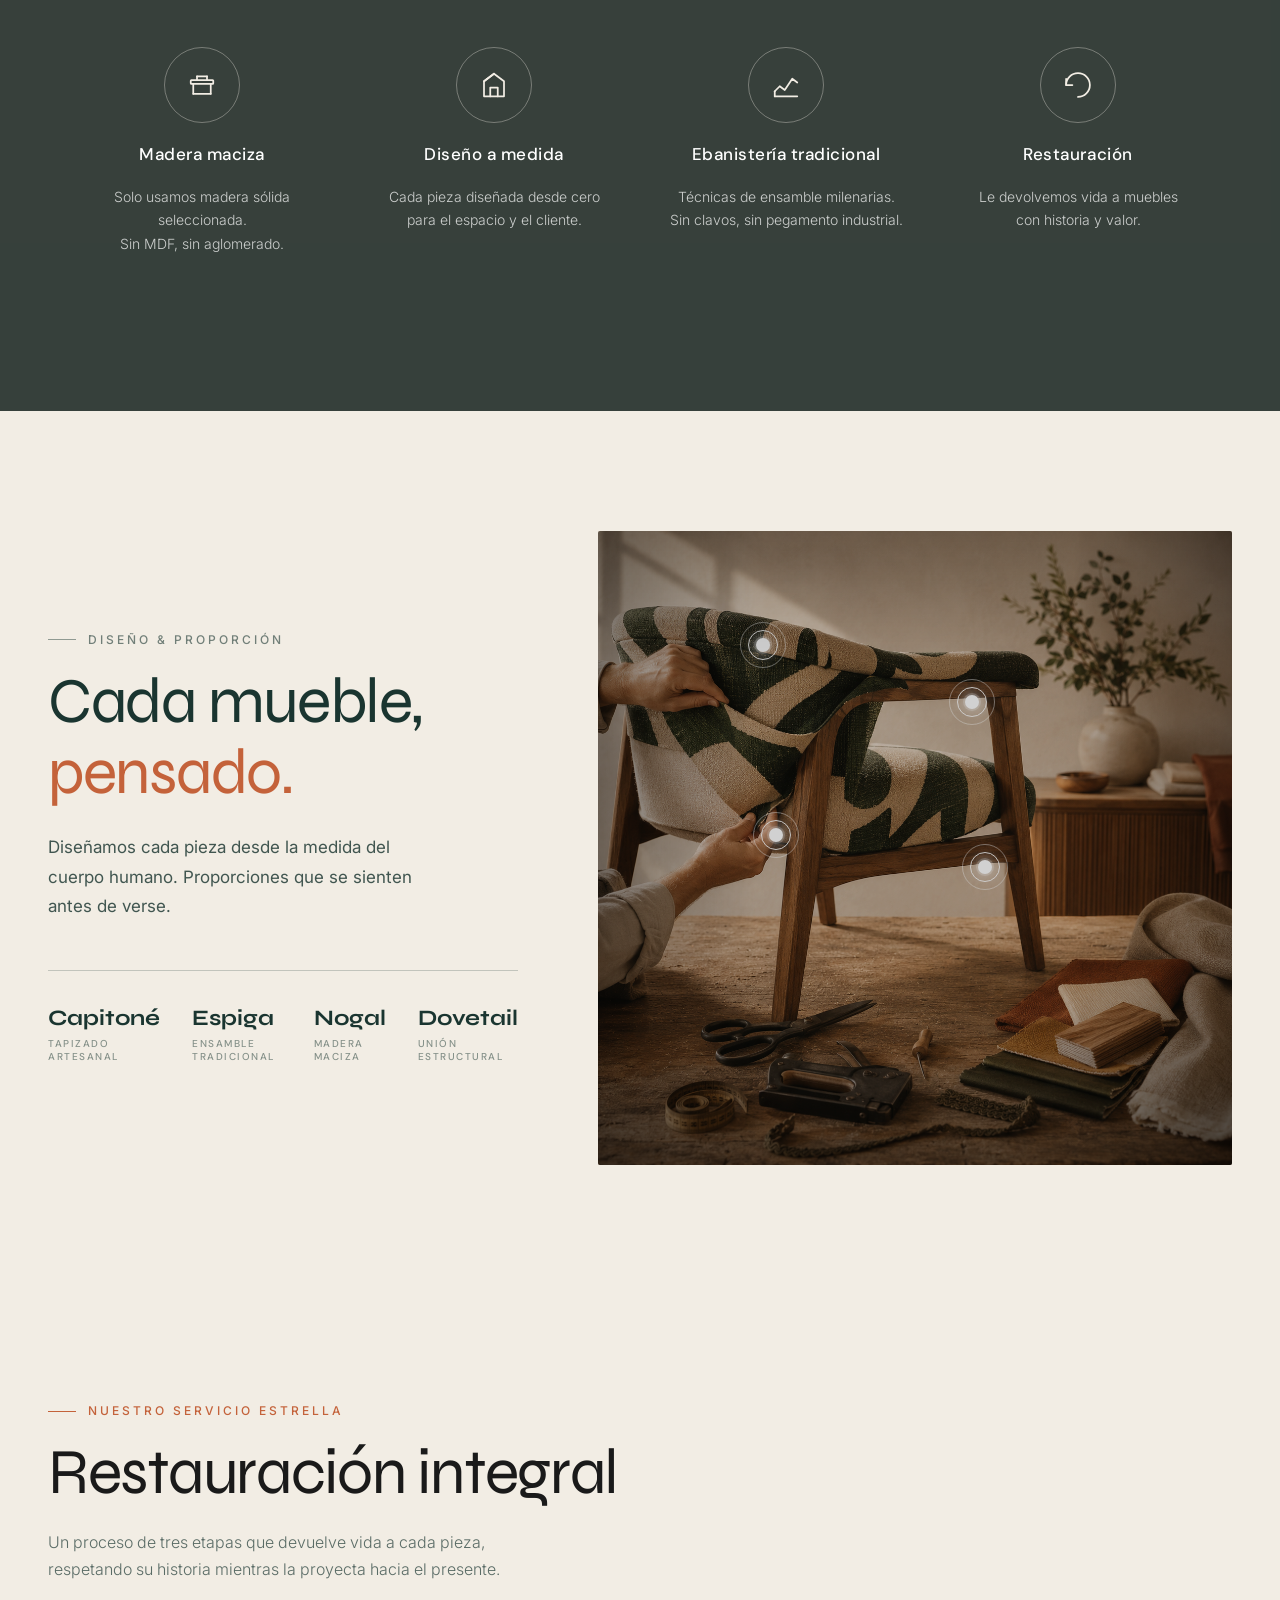
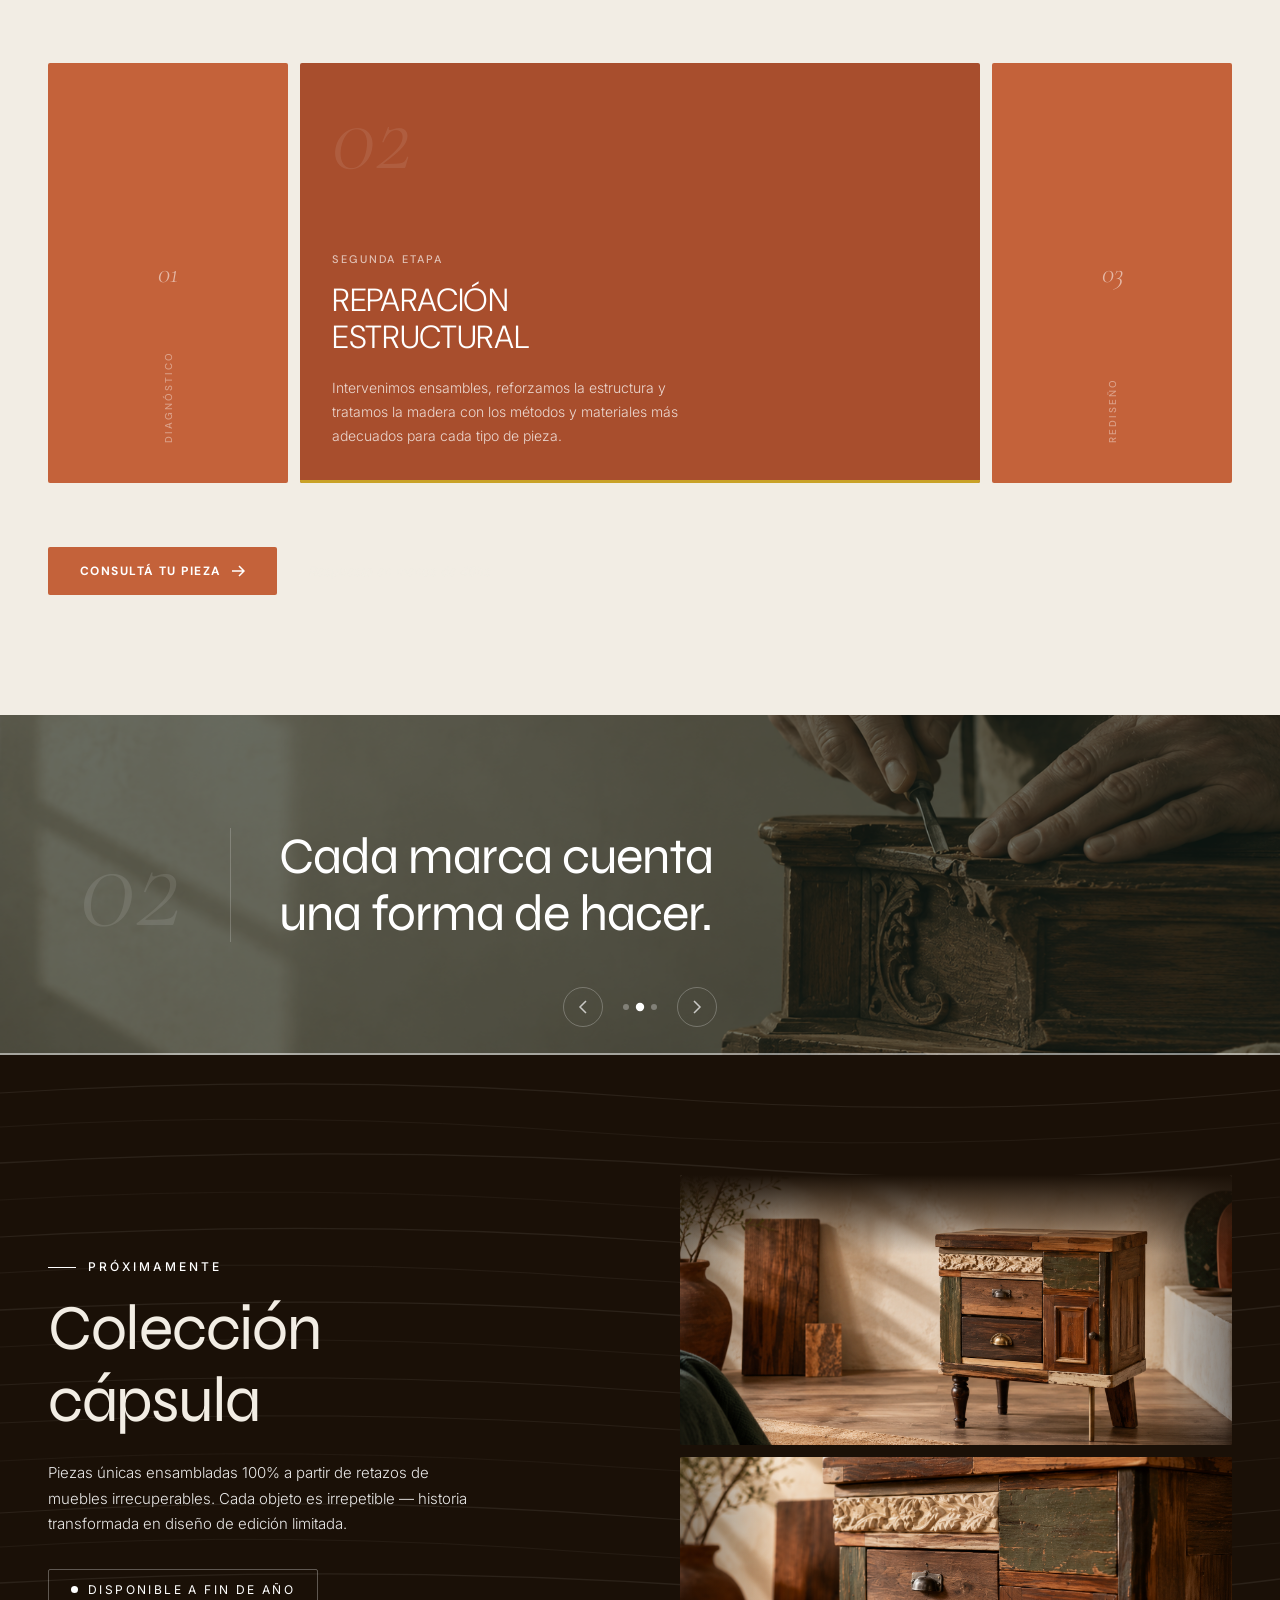
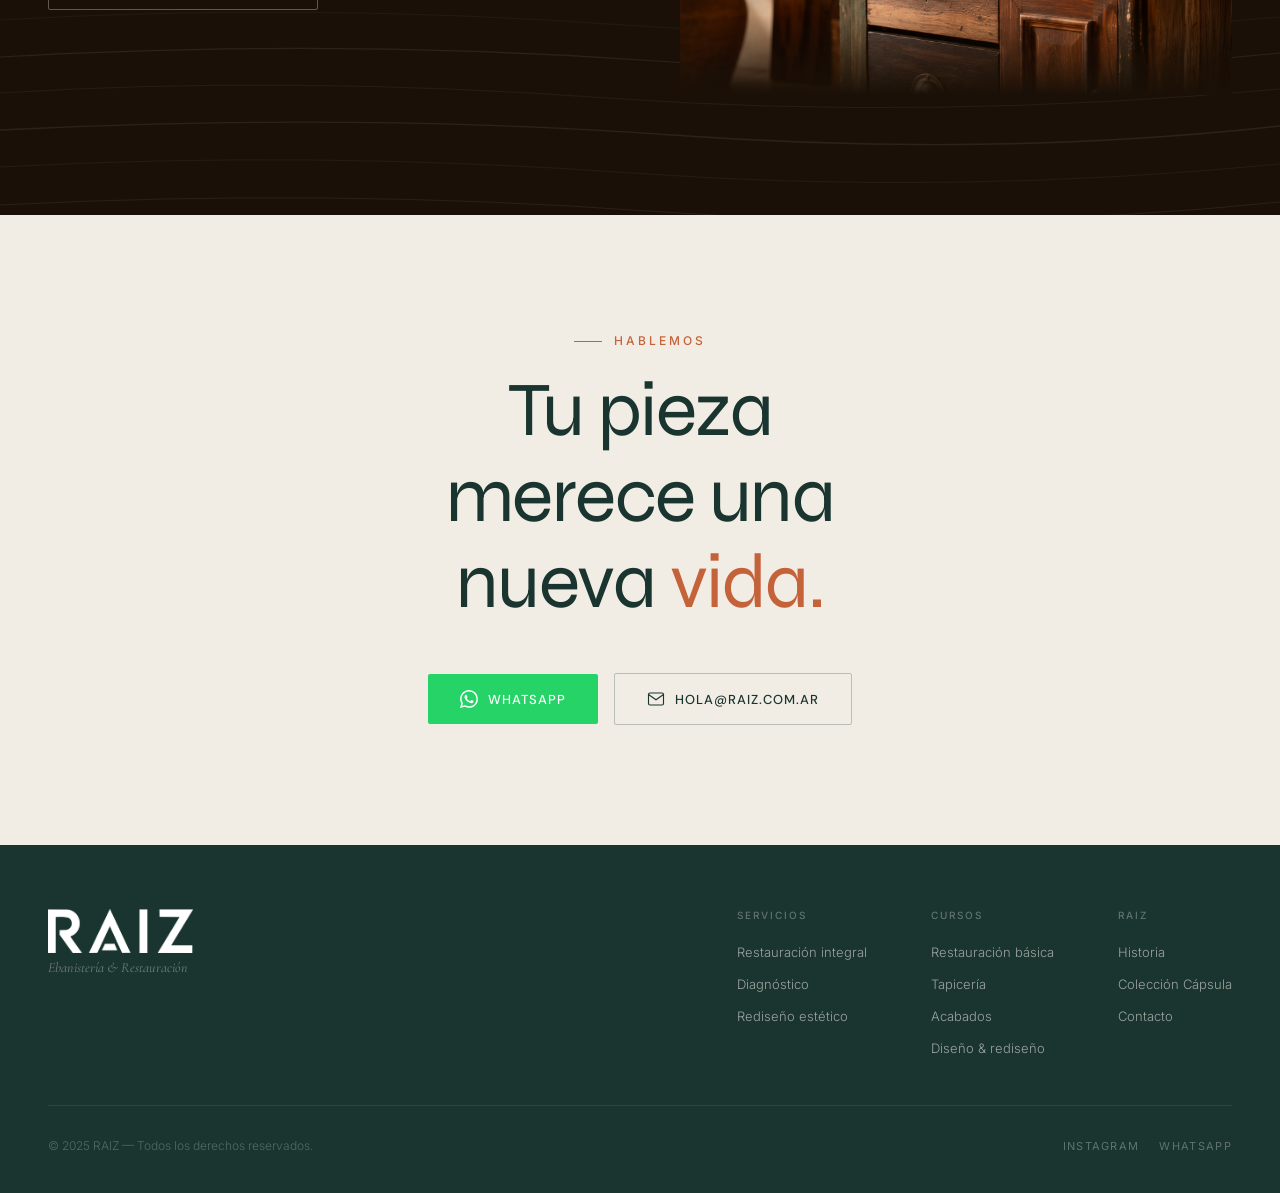
==== commit 41c4812b: "casi pre entrega" ====
--- a/index.html
+++ b/index.html
@@ -71,7 +71,7 @@
         <span class="line"><span>Diseñamos</span></span>
         <span class="line"><span>experiencias.</span></span>
         <span class="line"><span>Creamos</span></span>
-        <span class="line"><span><em>legados.</em></span></span>
+        <span class="line"><span>legados.</span></span>
       </h1>
 
       <p class="hero__sub">
@@ -128,7 +128,7 @@
   <!-- ================================
        NOSOTROS
        ================================ -->
-  <section class="section section--cream grain-light" id="nosotros">
+  <section class="section section--cream" id="nosotros">
     <div class="about" style="max-width:1400px;margin:0 auto;">
 
       <div class="about__text">
@@ -138,14 +138,8 @@
           El paradigma<br>de lo <em class="accent-orange">vintage</em><br>cambió.
         </h2>
 
-        <p class="reveal reveal-delay-2">
-          Ya no buscamos parecer el típico taller de los años 90, lleno de polvo y barnices oscuros.
-          Hoy, la restauración de piezas históricas exige un enfoque muy moderno donde el respeto
-          por la estructura original convive con acabados vibrantes y actuales.
-        </p>
-
-        <blockquote class="about__quote reveal reveal-delay-3">
-          "Restaurar no es volver atrás, es darle<br>una nueva oportunidad al origen."
+        <blockquote class="about__quote reveal reveal-delay-2">
+          <span class="typewriter-text"></span><span class="typewriter-cursor" aria-hidden="true"></span>
         </blockquote>
 
         <div class="about__stats">
@@ -202,7 +196,7 @@
         <div>
           <p class="section__label reveal">Formación</p>
           <h2 class="section__heading reveal reveal-delay-1">
-            Cursos<br><em style="font-family:var(--font-serif);font-style:italic;font-weight:600;color:var(--mustard);text-transform:none;">& talleres</em>
+            Cursos<br><em>& talleres</em>
           </h2>
         </div>
         <a href="#contacto" class="btn-ghost reveal reveal-delay-2" style="color:var(--white);border-color:rgba(255,255,255,0.4);">
@@ -214,8 +208,10 @@
 
         <!-- Curso 1 -->
         <div class="curso-card reveal">
-          <img src="assets/images/Restauración básica de muebles.png" alt="Restauración básica de muebles" class="curso-card__img">
-          <span class="curso-card__tag">Presencial · Buenos Aires</span>
+          <span class="curso-card__num" aria-hidden="true">01</span>
+          <div class="curso-card__img-wrap">
+            <img src="assets/images/Restauración básica de muebles.png" alt="Restauración básica de muebles" class="curso-card__img">
+          </div>
           <div class="curso-card__body">
             <p class="curso-card__level">Nivel inicial</p>
             <h3 class="curso-card__title">Restauración básica de muebles</h3>
@@ -232,8 +228,10 @@
 
         <!-- Curso 2 -->
         <div class="curso-card reveal reveal-delay-1">
-          <img src="assets/images/Tapicería contemporánea.png" alt="Tapicería contemporánea" class="curso-card__img">
-          <span class="curso-card__tag">Presencial · Buenos Aires</span>
+          <span class="curso-card__num" aria-hidden="true">02</span>
+          <div class="curso-card__img-wrap">
+            <img src="assets/images/Tapiceria contemporanea2.png" alt="Tapicería contemporánea" class="curso-card__img">
+          </div>
           <div class="curso-card__body">
             <p class="curso-card__level">Nivel intermedio</p>
             <h3 class="curso-card__title">Tapicería contemporánea</h3>
@@ -250,18 +248,20 @@
 
         <!-- Curso 3 -->
         <div class="curso-card reveal reveal-delay-2">
-          <img src="assets/images/Acabados & protección.png" alt="Acabados & protección" class="curso-card__img">
-          <span class="curso-card__tag">Presencial · Buenos Aires</span>
+          <span class="curso-card__num" aria-hidden="true">03</span>
+          <div class="curso-card__img-wrap">
+            <img src="assets/images/Acabados & protección.png" alt="Acabados & protección" class="curso-card__img">
+          </div>
           <div class="curso-card__body">
-            <p class="curso-card__level">Nivel intermedio</p>
+            <p class="curso-card__level">Nivel avanzado</p>
             <h3 class="curso-card__title">Acabados & protección</h3>
             <div class="curso-card__footer">
               <span class="curso-card__price">$52.000 <span>/ 4 clases</span></span>
-              <div class="curso-card__arrow">
+              <a href="curso-acabados.html" class="curso-card__arrow" aria-label="Ver curso Acabados & protección">
                 <svg width="12" height="12" viewBox="0 0 14 14" fill="none" stroke="currentColor" stroke-width="1.5">
                   <path d="M1 7h12M8 2l5 5-5 5"/>
                 </svg>
-              </div>
+              </a>
             </div>
           </div>
         </div>
@@ -344,7 +344,7 @@
   <!-- ================================
        ERGONOMÍA & PROPORCIÓN
        ================================ -->
-  <section class="section section--apple grain-light" id="ergonomia">
+  <section class="section section--apple" id="ergonomia">
     <div style="max-width:1400px;margin:0 auto;">
 
       <div class="ergo__split">
@@ -404,36 +404,36 @@
             <div class="ergo__hotspot-wrap">
 
               <!-- Respaldo: tapizado -->
-              <button class="ergo__hotspot" style="left:38%;top:14%" aria-label="Capitoné artesanal">
+              <button class="ergo__hotspot" style="left:26%;top:18%" aria-label="Capitoné artesanal">
                 <span class="ergo__dot"></span>
                 <div class="ergo__tip ergo__tip--r">
                   <span class="ergo__tip-val">Capitoné</span>
-                  <span class="ergo__tip-name">Tapizado artesanal italiano</span>
+                  <span class="ergo__tip-name">Tapizado artesanal</span>
                 </div>
               </button>
 
-              <!-- Brazo: ensamble -->
-              <button class="ergo__hotspot" style="left:28%;top:44%" aria-label="Ensamble de espiga">
+              <!-- Brazo: madera nogal -->
+              <button class="ergo__hotspot" style="left:59%;top:27%" aria-label="Nogal americano">
                 <span class="ergo__dot"></span>
                 <div class="ergo__tip ergo__tip--l">
+                  <span class="ergo__tip-val">Nogal</span>
+                  <span class="ergo__tip-name">Madera maciza seleccionada</span>
+                </div>
+              </button>
+
+              <!-- Unión poste frontal / asiento -->
+              <button class="ergo__hotspot" style="left:28%;top:48%" aria-label="Ensamble de espiga">
+                <span class="ergo__dot"></span>
+                <div class="ergo__tip ergo__tip--r">
                   <span class="ergo__tip-val">Espiga</span>
                   <span class="ergo__tip-name">Ensamble de espiga ciega</span>
                 </div>
               </button>
 
-              <!-- Asiento: madera -->
-              <button class="ergo__hotspot" style="left:58%;top:56%" aria-label="Nogal americano">
+              <!-- Unión poste trasero / rail del asiento -->
+              <button class="ergo__hotspot" style="left:61%;top:53%" aria-label="Cola de milano">
                 <span class="ergo__dot"></span>
-                <div class="ergo__tip ergo__tip--r">
-                  <span class="ergo__tip-val">Nogal</span>
-                  <span class="ergo__tip-name">Madera maciza seleccionada</span>
-                </div>
-              </button>
-
-              <!-- Pata: unión -->
-              <button class="ergo__hotspot" style="left:62%;top:78%" aria-label="Cola de milano">
-                <span class="ergo__dot"></span>
-                <div class="ergo__tip ergo__tip--r">
+                <div class="ergo__tip ergo__tip--l">
                   <span class="ergo__tip-val">Dovetail</span>
                   <span class="ergo__tip-name">Unión sin clavos ni pegamento</span>
                 </div>
@@ -453,14 +453,14 @@
   <!-- ================================
        RESTAURACIÓN INTEGRAL
        ================================ -->
-  <section class="section section--dark grain-dark" id="restauracion">
+  <section class="section section--cream" id="restauracion">
     <div style="max-width:1400px;margin:0 auto;">
 
       <p class="section__label reveal">Nuestro servicio estrella</p>
       <h2 class="section__heading reveal reveal-delay-1">
-        Restauración <em style="font-family:var(--font-serif);font-style:italic;font-weight:600;color:var(--mustard);text-transform:none;">Integral</em>
+        Restauración <em>integral</em>
       </h2>
-      <p class="reveal reveal-delay-2" style="font-family:var(--font-body);font-size:16px;font-weight:300;color:rgba(255,255,255,0.9);margin-top:20px;max-width:500px;line-height:1.7;">
+      <p class="reveal reveal-delay-2" style="font-family:var(--font-body);font-size:16px;font-weight:300;color:rgba(26,53,48,0.7);margin-top:20px;max-width:500px;line-height:1.7;">
         Un proceso de tres etapas que devuelve vida a cada pieza,
         respetando su historia mientras la proyecta hacia el presente.
       </p>
@@ -602,7 +602,7 @@
       <div class="capsula__text">
         <p class="section__label reveal">Próximamente</p>
         <h2 class="section__heading reveal reveal-delay-1">
-          Colección<br><em style="font-family:var(--font-serif);font-style:italic;font-weight:600;color:var(--mustard);text-transform:none;">Cápsula</em>
+          Colección<br><em>cápsula</em>
         </h2>
         <p class="reveal reveal-delay-2" style="color:rgba(255,255,255,0.9);">
           Piezas únicas ensambladas 100% a partir de retazos de muebles irrecuperables.
@@ -640,7 +640,7 @@
   <!-- ================================
        CONTACTO
        ================================ -->
-  <section class="section section--cream grain-light" id="contacto">
+  <section class="section section--cream" id="contacto">
     <div class="contacto__inner">
 
       <p class="section__label reveal">Hablemos</p>
@@ -721,6 +721,13 @@
     </div>
   </footer>
 
+  <!-- Page transition overlay -->
+  <div class="page-transition" aria-hidden="true">
+    <img src="assets/images/logo blanco.png" alt="" class="page-transition__logo">
+    <span class="page-transition__tagline">Ebanistería &amp; Restauración</span>
+    <div class="page-transition__bar"></div>
+  </div>
+
   <script src="js/main.js"></script>
 </body>
 </html>
--- a/css/style.css
+++ b/css/style.css
@@ -2,17 +2,20 @@
    RAIZ — Design System
    ============================================= */
 
-@import url('https://fonts.googleapis.com/css2?family=DM+Sans:ital,opsz,wght@0,9..40,300;0,9..40,400;0,9..40,500;0,9..40,700;1,9..40,300;1,9..40,400&family=Inter:wght@300;400;500&family=Cormorant+Garamond:ital,wght@0,400;0,600;1,300;1,400;1,600&display=swap');
+@import url('https://fonts.googleapis.com/css2?family=DM+Sans:ital,opsz,wght@0,9..40,300;0,9..40,400;0,9..40,500;0,9..40,700;1,9..40,300;1,9..40,400&family=Inter:wght@300;400;500&family=Cormorant+Garamond:ital,wght@0,400;0,600;1,300;1,400;1,600&family=Syne:wght@300;400;700&display=swap');
 
 :root {
+  --nav-h:       88px;
+
   --cream:       #f2ede4;
   --cream-dark:  #e8e0d3;
   --dark:        #1a3530;
   --dark-mid:    #244740;
   --teal:        #2d6b5e;
   --mustard:     #c9a227;
+  --apple:       #6e9b38;
   --terracotta:  #c4623a;
-  --plum:        #1c0e30;
+  --plum:        #1a1007;
   --white:       #ffffff;
   --text-dark:   #1a1a1a;
 
@@ -76,9 +79,6 @@
   transition: padding 0.4s var(--ease-out);
 }
 
-.nav.scrolled {
-  padding: 18px 48px;
-}
 
 .nav__logo {
   display: flex;
@@ -212,9 +212,9 @@
 
 .hero {
   position: sticky;
-  top: 0;
-  height: 100vh;
-  min-height: 680px;
+  top: var(--nav-h);
+  height: calc(100vh - var(--nav-h));
+  min-height: 600px;
   background: var(--dark);
   display: flex;
   flex-direction: column;
@@ -237,7 +237,7 @@
   position: absolute;
   inset: 0;
   background:
-    linear-gradient(to right, rgba(20,40,35,0.80) 0%, rgba(20,40,35,0.25) 35%, transparent 52%),
+    linear-gradient(to right, rgba(14,28,24,0.92) 0%, rgba(14,28,24,0.70) 20%, rgba(14,28,24,0.30) 40%, transparent 56%),
     linear-gradient(to top, rgba(18,35,30,0.4) 0%, transparent 30%);
   z-index: 1;
 }
@@ -294,23 +294,23 @@
 }
 
 .hero__title {
-  font-family: var(--font-sans);
+  font-family: 'Syne', sans-serif;
   font-weight: 300;
-  font-size: clamp(48px, 7.4vw, 112px);
-  line-height: 0.95;
-  letter-spacing: -0.02em;
+  font-size: clamp(44px, 6.8vw, 104px);
+  line-height: 0.9;
+  letter-spacing: -0.01em;
   color: var(--white);
-  text-transform: uppercase;
   overflow: visible;
+  padding-bottom: 0.12em;
 }
 
 .hero__title em {
-  font-family: var(--font-serif);
-  font-style: italic;
-  font-weight: 600;
-  color: var(--terracotta);
-  text-transform: none;
-  letter-spacing: -0.01em;
+  font-family: inherit;
+  font-style: normal;
+  font-weight: inherit;
+  color: inherit;
+  font-size: inherit;
+  letter-spacing: inherit;
 }
 
 .hero__title .line {
@@ -334,7 +334,7 @@
   font-size: clamp(13px, 1.3vw, 16px);
   font-weight: 300;
   color: rgba(255,255,255,0.9);
-  max-width: 380px;
+  max-width: 430px;
   line-height: 1.65;
   opacity: 0;
   transform: translateY(20px);
@@ -591,6 +591,40 @@
   background: var(--white);
 }
 
+/* Sección mustard → texto oscuro, em blanco */
+.section--mustard {
+  background: var(--mustard);
+}
+.section--mustard .section__label {
+  color: rgba(26,53,48,0.65);
+}
+.section--mustard .section__label::before {
+  background: rgba(26,53,48,0.5);
+}
+.section--mustard .section__heading {
+  color: var(--dark);
+}
+.section--mustard .section__heading em {
+  color: rgba(255,255,255,0.92);
+}
+
+/* Sección apple → fondo crema, texto oscuro */
+.section--apple {
+  background: var(--cream);
+}
+.section--apple .section__label {
+  color: rgba(26,53,48,0.6);
+}
+.section--apple .section__label::before {
+  background: rgba(26,53,48,0.45);
+}
+.section--apple .section__heading {
+  color: var(--dark);
+}
+.section--apple .section__heading em {
+  color: var(--terracotta);
+}
+
 /* Sección terracotta → blanco */
 .section--terracotta {
   background: var(--terracotta);
@@ -611,20 +645,20 @@
 /* Contacto (sección crema) → terracota, ya cubierto por default */
 
 .section__heading {
-  font-family: var(--font-sans);
+  font-family: 'Syne', sans-serif;
   font-weight: 300;
   font-size: clamp(36px, 5vw, 68px);
-  line-height: 1.05;
+  line-height: 1.12;
   letter-spacing: -0.02em;
-  text-transform: uppercase;
+  overflow: visible;
   max-width: 900px;
 }
 
 .section__heading em {
-  font-family: var(--font-serif);
-  font-style: italic;
-  font-weight: 300;
-  text-transform: none;
+  font-family: inherit;
+  font-style: normal;
+  font-weight: inherit;
+  text-transform: inherit;
 }
 
 /* Reveal animation */
@@ -691,16 +725,31 @@
 }
 
 .about__quote {
-  font-family: var(--font-serif);
-  font-style: italic;
-  font-weight: 700;
-  font-size: clamp(15px, 1.5vw, 21px);
-  line-height: 1.35;
-  text-transform: uppercase;
+  font-family: 'Syne', sans-serif;
+  font-style: normal;
+  font-weight: 400;
+  font-size: clamp(18px, 2vw, 30px);
+  line-height: 1.3;
   color: var(--dark);
   border-left: 2px solid var(--terracotta);
   padding-left: 28px;
   margin-top: 48px;
+  min-height: 2.6em;
+}
+
+.typewriter-cursor {
+  display: inline-block;
+  width: 2px;
+  height: 0.9em;
+  background: var(--terracotta);
+  margin-left: 3px;
+  vertical-align: text-bottom;
+  animation: tw-blink 0.7s step-end infinite;
+}
+
+@keyframes tw-blink {
+  0%, 100% { opacity: 1; }
+  50%       { opacity: 0; }
 }
 
 .about__visual {
@@ -1100,13 +1149,12 @@
 }
 
 .valores__title {
-  font-family: var(--font-sans);
+  font-family: 'Syne', sans-serif;
   font-weight: 300;
   font-size: clamp(28px, 4vw, 52px);
   letter-spacing: -0.02em;
-  line-height: 1.1;
+  line-height: 1.12;
   color: var(--white);
-  text-transform: uppercase;
 }
 
 /* Controles */
@@ -1195,28 +1243,39 @@
   gap: 20px;
 }
 
-/* Card editorial — imagen full-bleed con overlay */
+/* Card opción E — número fantasma + imagen + cuerpo */
 .curso-card {
   position: relative;
   overflow: hidden;
-  border-radius: 2px;
-  aspect-ratio: 2/3;
+  border-radius: 4px;
+  border: 1px solid rgba(255,255,255,0.07);
   cursor: pointer;
 }
 
-/* Gradient overlay bottom-up */
-.curso-card::after {
-  content: '';
-  position: absolute;
-  inset: 0;
-  background: linear-gradient(
-    to top,
-    rgba(18,35,30,0.92) 0%,
-    rgba(18,35,30,0.55) 45%,
-    transparent 70%
-  );
-  z-index: 1;
-  transition: opacity 0.4s ease;
+.curso-card:nth-child(1) { background: radial-gradient(circle at 85% 10%, #2e1e08 0%, #100b04 70%); }
+.curso-card:nth-child(2) { background: radial-gradient(circle at 85% 10%, #221510 0%, #100b04 70%); }
+.curso-card:nth-child(3) { background: radial-gradient(circle at 85% 10%, #182418 0%, #0e1008 70%); }
+
+/* Número fantasma */
+.curso-card__num {
+  position: absolute;
+  top: -18px;
+  right: -4px;
+  font-family: 'Syne', sans-serif;
+  font-size: 120px;
+  font-weight: 700;
+  line-height: 1;
+  color: rgba(255,255,255,0.05);
+  pointer-events: none;
+  user-select: none;
+  z-index: 0;
+}
+
+/* Contenedor imagen */
+.curso-card__img-wrap {
+  position: relative;
+  aspect-ratio: 4/3;
+  overflow: hidden;
 }
 
 .curso-card__img {
@@ -1229,99 +1288,77 @@
 }
 
 .curso-card:hover .curso-card__img {
-  transform: scale(1.06);
-}
-
-.curso-card__tag {
-  position: absolute;
-  top: 20px;
-  left: 20px;
-  z-index: 2;
-  font-family: var(--font-body);
-  font-size: 10px;
-  font-weight: 500;
-  letter-spacing: 0.15em;
-  text-transform: uppercase;
-  color: var(--white);
-  background: rgba(26,53,48,0.65);
-  backdrop-filter: blur(10px);
-  padding: 5px 12px;
-  border-radius: 2px;
-  transition: opacity 0.4s ease;
-}
-
+  transform: scale(1.05);
+}
+
+/* Cuerpo */
 .curso-card__body {
-  position: absolute;
-  bottom: 0;
-  left: 0;
-  right: 0;
-  padding: 28px;
-  z-index: 2;
+  padding: 22px 22px 24px;
+  position: relative;
+  z-index: 1;
 }
 
 .curso-card__level {
   font-family: var(--font-body);
-  font-size: 10px;
-  letter-spacing: 0.2em;
+  font-size: 9px;
+  font-weight: 400;
+  letter-spacing: 0.16em;
   text-transform: uppercase;
-  color: var(--mustard);
-  margin-bottom: 8px;
-}
+  margin-bottom: 10px;
+}
+
+.curso-card:nth-child(1) .curso-card__level { color: #c9a227; }
+.curso-card:nth-child(2) .curso-card__level { color: #e8bfa0; }
+.curso-card:nth-child(3) .curso-card__level { color: #7ecfc0; }
 
 .curso-card__title {
-  font-family: var(--font-sans);
-  font-weight: 400;
-  font-size: clamp(18px, 1.6vw, 22px);
-  line-height: 1.2;
+  font-family: 'Syne', sans-serif;
+  font-weight: 300;
+  font-size: clamp(16px, 1.4vw, 20px);
+  line-height: 1.25;
   letter-spacing: -0.01em;
-  color: var(--white);
+  color: var(--cream);
 }
 
 .curso-card__footer {
   display: flex;
   align-items: center;
   justify-content: space-between;
-  margin-top: 16px;
-  padding-top: 16px;
-  border-top: 1px solid rgba(255,255,255,0.15);
-  opacity: 0;
-  transform: translateY(8px);
-  transition: opacity 0.35s ease, transform 0.35s ease;
-}
-
-.curso-card:hover .curso-card__footer {
-  opacity: 1;
-  transform: translateY(0);
+  margin-top: 18px;
+  padding-top: 14px;
+  border-top: 0.5px solid rgba(255,255,255,0.1);
 }
 
 .curso-card__price {
   font-family: var(--font-sans);
   font-weight: 400;
   font-size: 15px;
-  color: var(--white);
+  color: var(--cream);
 }
 
 .curso-card__price span {
   font-family: var(--font-body);
   font-size: 12px;
   font-weight: 300;
-  color: rgba(255,255,255,0.5);
+  color: rgba(255,255,255,0.4);
 }
 
 .curso-card__arrow {
   width: 30px;
   height: 30px;
   border-radius: 50%;
-  border: 1px solid rgba(255,255,255,0.35);
+  border: 0.5px solid rgba(255,255,255,0.25);
   display: flex;
   align-items: center;
   justify-content: center;
-  transition: background 0.25s ease, border-color 0.25s ease;
+  color: rgba(255,255,255,0.5);
+  transition: background 0.25s ease, border-color 0.25s ease, color 0.25s ease;
 }
 
 .curso-card:hover .curso-card__arrow {
-  background: var(--mustard);
-  border-color: var(--mustard);
+  background: rgba(255,255,255,0.1);
+  border-color: rgba(255,255,255,0.55);
+  color: var(--white);
 }
 
 /* =============================================
@@ -1399,11 +1436,11 @@
 }
 .capsula__gallery::before {
   top: 0;
-  background: linear-gradient(to bottom, var(--dark), transparent);
+  background: linear-gradient(to bottom, var(--plum), transparent);
 }
 .capsula__gallery::after {
   bottom: 0;
-  background: linear-gradient(to top, var(--dark), transparent);
+  background: linear-gradient(to top, var(--plum), transparent);
 }
 
 .capsula__gallery-track {
@@ -1423,14 +1460,28 @@
 }
 
 .capsula__gallery-item {
+  position: relative;
   width: 100%;
   height: 270px;
   border-radius: 2px;
-  border: 1px solid rgba(255,255,255,0.07);
   background-size: cover;
   background-position: center;
   flex-shrink: 0;
-  transition: border-color 0.3s ease, transform 0.4s var(--ease-out);
+}
+
+.capsula__gallery-item::after {
+  content: '';
+  position: absolute;
+  inset: 0;
+  border-radius: inherit;
+  background: linear-gradient(
+    to right,
+    rgba(0,0,0,0.45) 0%,
+    transparent 18%,
+    transparent 82%,
+    rgba(0,0,0,0.45) 100%
+  );
+  pointer-events: none;
 }
 
 .capsula__gallery-item:hover {
@@ -1457,22 +1508,20 @@
 }
 
 .contacto__heading {
-  font-family: var(--font-sans);
+  font-family: 'Syne', sans-serif;
   font-weight: 300;
   font-size: clamp(40px, 6vw, 80px);
-  line-height: 1;
+  line-height: 1.12;
   letter-spacing: -0.02em;
-  text-transform: uppercase;
   color: var(--dark);
   margin-bottom: 48px;
 }
 
 .contacto__heading em {
-  font-family: var(--font-serif);
-  font-style: italic;
-  font-weight: 600;
+  font-family: inherit;
+  font-style: normal;
+  font-weight: inherit;
   color: var(--terracotta);
-  text-transform: none;
 }
 
 .contacto__actions {
@@ -1569,6 +1618,348 @@
 
 
 /* =============================================
+   PILARES — iconos sobre foto
+   ============================================= */
+
+.pilares {
+  position: relative;
+  min-height: 520px;
+  display: flex;
+  align-items: center;
+  padding: 100px 80px;
+}
+
+.pilares__bg {
+  position: absolute;
+  inset: 0;
+  z-index: 0;
+}
+
+.pilares__video {
+  position: absolute;
+  inset: 0;
+  width: 100%;
+  height: 100%;
+  object-fit: cover;
+  display: block;
+  transition: opacity 2.2s ease;
+}
+
+.pilares__video--b {
+  opacity: 0;
+}
+
+.pilares__overlay {
+  position: absolute;
+  inset: 0;
+  background: rgba(14, 26, 22, 0.82);
+}
+
+.pilares__content {
+  position: relative;
+  z-index: 1;
+  max-width: 1400px;
+  margin: 0 auto;
+  width: 100%;
+}
+
+.pilares__grid {
+  display: grid;
+  grid-template-columns: repeat(4, 1fr);
+  gap: 48px;
+}
+
+.pilares__item {
+  display: flex;
+  flex-direction: column;
+  align-items: center;
+  text-align: center;
+  gap: 20px;
+}
+
+.pilares__icon {
+  width: 76px;
+  height: 76px;
+  border: 1px solid rgba(242, 237, 228, 0.35);
+  border-radius: 50%;
+  display: flex;
+  align-items: center;
+  justify-content: center;
+  color: var(--cream);
+  flex-shrink: 0;
+  transition: border-color 0.3s ease, background 0.3s ease;
+}
+
+.pilares__icon svg {
+  width: 30px;
+  height: 30px;
+}
+
+.pilares__item:hover .pilares__icon {
+  border-color: var(--terracotta);
+  background: rgba(196, 98, 58, 0.12);
+}
+
+.pilares__title {
+  font-family: var(--font-sans);
+  font-size: 17px;
+  font-weight: 500;
+  color: #ffffff;
+  letter-spacing: 0.03em;
+  margin: 0;
+}
+
+.pilares__text {
+  font-family: var(--font-body);
+  font-size: 14px;
+  font-weight: 300;
+  color: rgba(255, 255, 255, 0.75);
+  line-height: 1.7;
+  margin: 0;
+}
+
+@media (max-width: 900px) {
+  .pilares { padding: 80px 40px; }
+  .pilares__grid { grid-template-columns: repeat(2, 1fr); gap: 40px; }
+}
+
+@media (max-width: 540px) {
+  .pilares { padding: 60px 24px; }
+  .pilares__grid { grid-template-columns: 1fr; gap: 32px; }
+}
+
+/* =============================================
+   ERGONOMÍA & PROPORCIÓN
+   ============================================= */
+
+/* Layout split */
+.ergo__split {
+  display: grid;
+  grid-template-columns: 1fr 1.35fr;
+  gap: 80px;
+  align-items: center;
+}
+
+.ergo__text-col {
+  display: flex;
+  flex-direction: column;
+  gap: 0;
+}
+
+.ergo__desc {
+  font-family: var(--font-body);
+  font-size: clamp(15px, 1.4vw, 17px);
+  font-weight: 400;
+  line-height: 1.75;
+  color: rgba(26,53,48,0.82);
+  max-width: 380px;
+  margin-top: 24px;
+}
+
+/* Stats de medidas */
+.ergo__specs {
+  display: flex;
+  gap: 32px;
+  margin-top: 48px;
+  padding-top: 36px;
+  border-top: 1px solid rgba(26,53,48,0.22);
+}
+
+.ergo__spec {
+  display: flex;
+  flex-direction: column;
+  gap: 4px;
+}
+
+.ergo__spec-val {
+  font-family: 'Syne', sans-serif;
+  font-style: normal;
+  font-size: 22px;
+  font-weight: 700;
+  color: var(--dark);
+  line-height: 1;
+}
+
+.ergo__spec-unit {
+  font-family: var(--font-sans);
+  font-size: 13px;
+  font-weight: 500;
+  color: rgba(26,53,48,0.55);
+  margin-left: 2px;
+  vertical-align: super;
+}
+
+.ergo__spec-label {
+  font-family: var(--font-sans);
+  font-size: 10px;
+  font-weight: 500;
+  letter-spacing: 0.15em;
+  text-transform: uppercase;
+  color: rgba(26,53,48,0.5);
+  margin-top: 4px;
+}
+
+/* Contenedor de la foto */
+.ergo__photo-container {
+  position: relative;
+  aspect-ratio: 1;
+  overflow: hidden;
+  border-radius: 2px;
+}
+
+/* Capas de parallax */
+.ergo__layer {
+  position: absolute;
+  inset: 0;
+  will-change: transform;
+}
+
+/* Capa 1 — grilla de puntos */
+.ergo__grid-svg {
+  position: absolute;
+  inset: 0;
+  width: 100%;
+  height: 100%;
+  opacity: 0.18;
+}
+
+/* Capa foto */
+.ergo__photo {
+  position: absolute;
+  inset: 0;
+  width: 100%;
+  height: 100%;
+  object-fit: cover;
+  display: block;
+}
+
+/* SVG de cotas técnicas encima de la foto */
+.ergo__anno-svg {
+  position: absolute;
+  inset: 0;
+  width: 100%;
+  height: 100%;
+  pointer-events: none;
+  z-index: 2;
+}
+
+/* Vignette sutil en los bordes para que las líneas blancas sean legibles */
+.ergo__photo-container::after {
+  content: '';
+  position: absolute;
+  inset: 0;
+  background:
+    linear-gradient(to right,  rgba(0,0,0,0.28) 0%, transparent 25%, transparent 75%, rgba(0,0,0,0.28) 100%),
+    linear-gradient(to bottom, rgba(0,0,0,0.18) 0%, transparent 22%, transparent 72%, rgba(0,0,0,0.42) 100%),
+    rgba(0,0,0,0.18);
+  pointer-events: none;
+  z-index: 1;
+}
+
+/* Hotspots */
+.ergo__hotspot-wrap {
+  position: absolute;
+  inset: 0;
+  pointer-events: none;
+  z-index: 2;
+}
+
+.ergo__hotspot {
+  position: absolute;
+  pointer-events: all;
+  background: none;
+  border: none;
+  cursor: pointer;
+  padding: 0;
+  width: 0;
+  height: 0;
+  transform: translate(-50%, -50%);
+}
+
+.ergo__dot {
+  display: block;
+  width: 14px;
+  height: 14px;
+  border-radius: 50%;
+  background: #ffffff;
+  box-shadow: 0 0 0 2px rgba(255,255,255,0.25), 0 0 14px 3px rgba(255,255,255,0.55);
+  position: absolute;
+  top: -7px;
+  left: -7px;
+  transition: transform 0.3s ease, background 0.3s ease, box-shadow 0.3s ease;
+}
+
+.ergo__dot::before,
+.ergo__dot::after {
+  content: '';
+  position: absolute;
+  border-radius: 50%;
+  border: 1px solid rgba(255,255,255,0.9);
+  animation: ergo-pulse 2.5s ease-in-out infinite;
+}
+.ergo__dot::before { inset: -8px; }
+.ergo__dot::after  { inset: -16px; animation-delay: 0.5s; opacity: 0.5; }
+
+@keyframes ergo-pulse {
+  0%, 100% { opacity: 0.5; transform: scale(1); }
+  50%       { opacity: 0;   transform: scale(1.5); }
+}
+
+.ergo__hotspot:hover .ergo__dot {
+  transform: scale(1.25);
+  background: var(--terracotta);
+}
+
+/* Tooltips */
+.ergo__tip {
+  position: absolute;
+  background: var(--teal);
+  color: var(--white);
+  padding: 10px 14px;
+  border-radius: 2px;
+  white-space: nowrap;
+  pointer-events: none;
+  opacity: 0;
+  transition: opacity 0.25s ease, transform 0.25s ease;
+  z-index: 10;
+}
+
+.ergo__tip--r { left: 18px;  top: 50%; transform: translateY(calc(-50% + 5px)); }
+.ergo__tip--l { right: 18px; top: 50%; transform: translateY(calc(-50% + 5px)); }
+.ergo__tip--t { bottom: 18px; left: 50%; transform: translateX(calc(-50% + 5px)); }
+
+.ergo__hotspot:hover .ergo__tip--r { opacity: 1; transform: translateY(-50%); }
+.ergo__hotspot:hover .ergo__tip--l { opacity: 1; transform: translateY(-50%); }
+.ergo__hotspot:hover .ergo__tip--t { opacity: 1; transform: translateX(-50%); }
+
+.ergo__tip-val {
+  display: block;
+  font-family: 'Syne', sans-serif;
+  font-style: normal;
+  font-size: 20px;
+  font-weight: 700;
+  color: var(--white);
+  line-height: 1;
+  margin-bottom: 4px;
+}
+
+.ergo__tip-name {
+  display: block;
+  font-family: var(--font-sans);
+  font-size: 10px;
+  font-weight: 500;
+  letter-spacing: 0.15em;
+  text-transform: uppercase;
+  color: rgba(255,255,255,0.7);
+}
+
+@media (max-width: 768px) {
+  .ergo__split { grid-template-columns: 1fr; gap: 40px; }
+  .ergo__specs { gap: 20px; }
+  .ergo__photo-container { aspect-ratio: 1; }
+}
+
+/* =============================================
    CURSOR — efecto pulido / lijado
    Solo activo en desktop con mouse (#cursos)
    ============================================= */
@@ -1860,3 +2251,96 @@
     justify-content: center;
   }
 }
+
+/* =============================================
+   PAGE TRANSITION OVERLAY
+   ============================================= */
+
+.page-transition {
+  position: fixed;
+  inset: 0;
+  z-index: 9000;
+  background: var(--plum);
+  display: flex;
+  flex-direction: column;
+  align-items: center;
+  justify-content: center;
+  gap: 18px;
+  transform: translateY(100%);
+  will-change: transform;
+  pointer-events: none;
+}
+
+/* Salida desde index: sube desde abajo cubriendo pantalla */
+.page-transition.pt-entering {
+  transform: translateY(0);
+  transition: transform 0.72s cubic-bezier(0.16, 1, 0.3, 1);
+  pointer-events: all;
+}
+
+/* Estado inicial en curso-acabados: pantalla cubierta sin transición */
+.page-transition.pt-cover {
+  transform: translateY(0);
+  pointer-events: all;
+}
+
+/* Entrada en curso-acabados: sube saliendo por arriba */
+.page-transition.pt-leaving {
+  transform: translateY(-100%);
+  transition: transform 0.85s cubic-bezier(0.16, 1, 0.3, 1);
+  pointer-events: none;
+}
+
+.page-transition__logo {
+  width: 88px;
+  opacity: 0;
+  transition: opacity 0.3s ease 0.22s;
+}
+
+.page-transition.pt-entering .page-transition__logo {
+  opacity: 1;
+}
+
+.page-transition.pt-cover .page-transition__logo {
+  opacity: 1;
+  transition: none;
+}
+
+.page-transition__tagline {
+  font-family: var(--font-body);
+  font-size: 10px;
+  letter-spacing: 0.22em;
+  text-transform: uppercase;
+  color: rgba(255,255,255,0.28);
+  opacity: 0;
+  transition: opacity 0.3s ease 0.38s;
+}
+
+.page-transition.pt-entering .page-transition__tagline {
+  opacity: 1;
+}
+
+.page-transition.pt-cover .page-transition__tagline {
+  opacity: 1;
+  transition: none;
+}
+
+/* Barra de progreso sutil */
+.page-transition__bar {
+  position: absolute;
+  bottom: 0;
+  left: 0;
+  height: 2px;
+  width: 0%;
+  background: rgba(126,207,192,0.5);
+  transition: none;
+}
+
+.page-transition.pt-entering .page-transition__bar {
+  width: 100%;
+  transition: width 0.68s cubic-bezier(0.16, 1, 0.3, 1) 0.04s;
+}
+
+.page-transition.pt-cover .page-transition__bar {
+  width: 100%;
+}
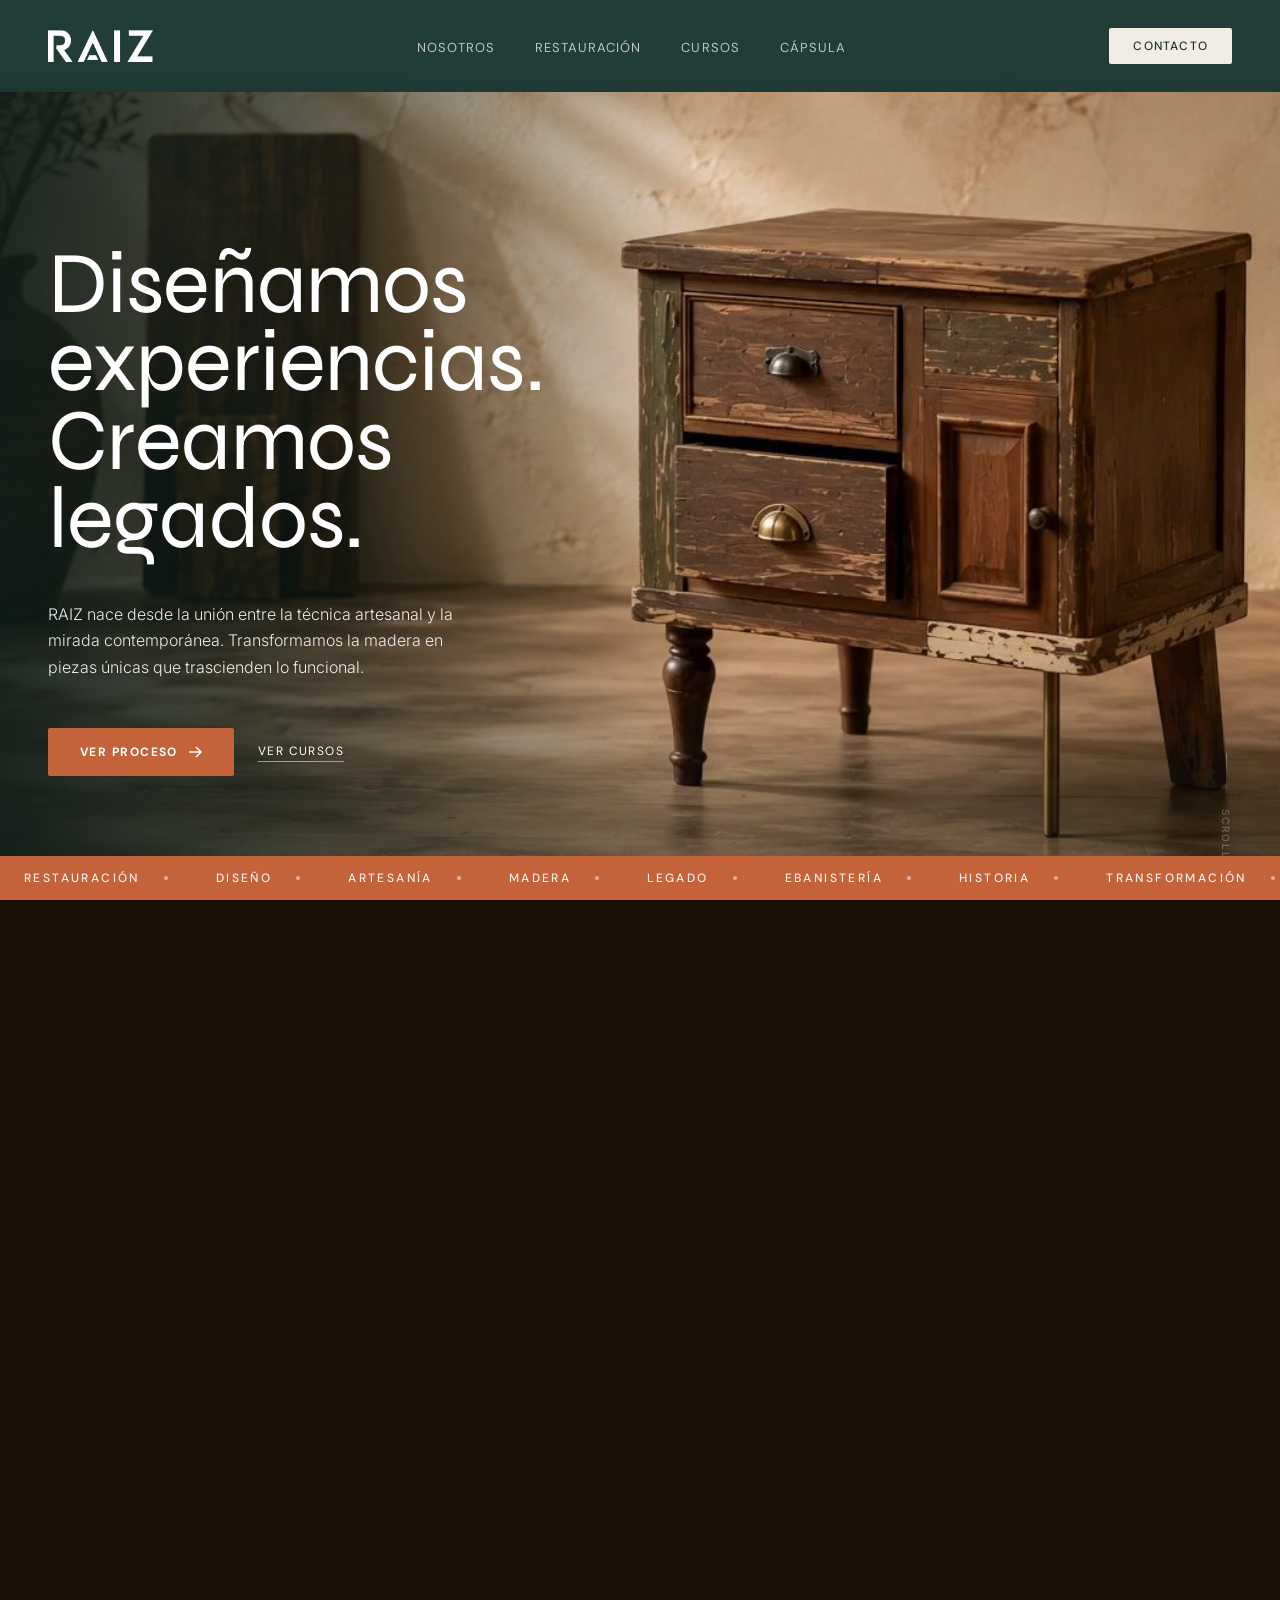
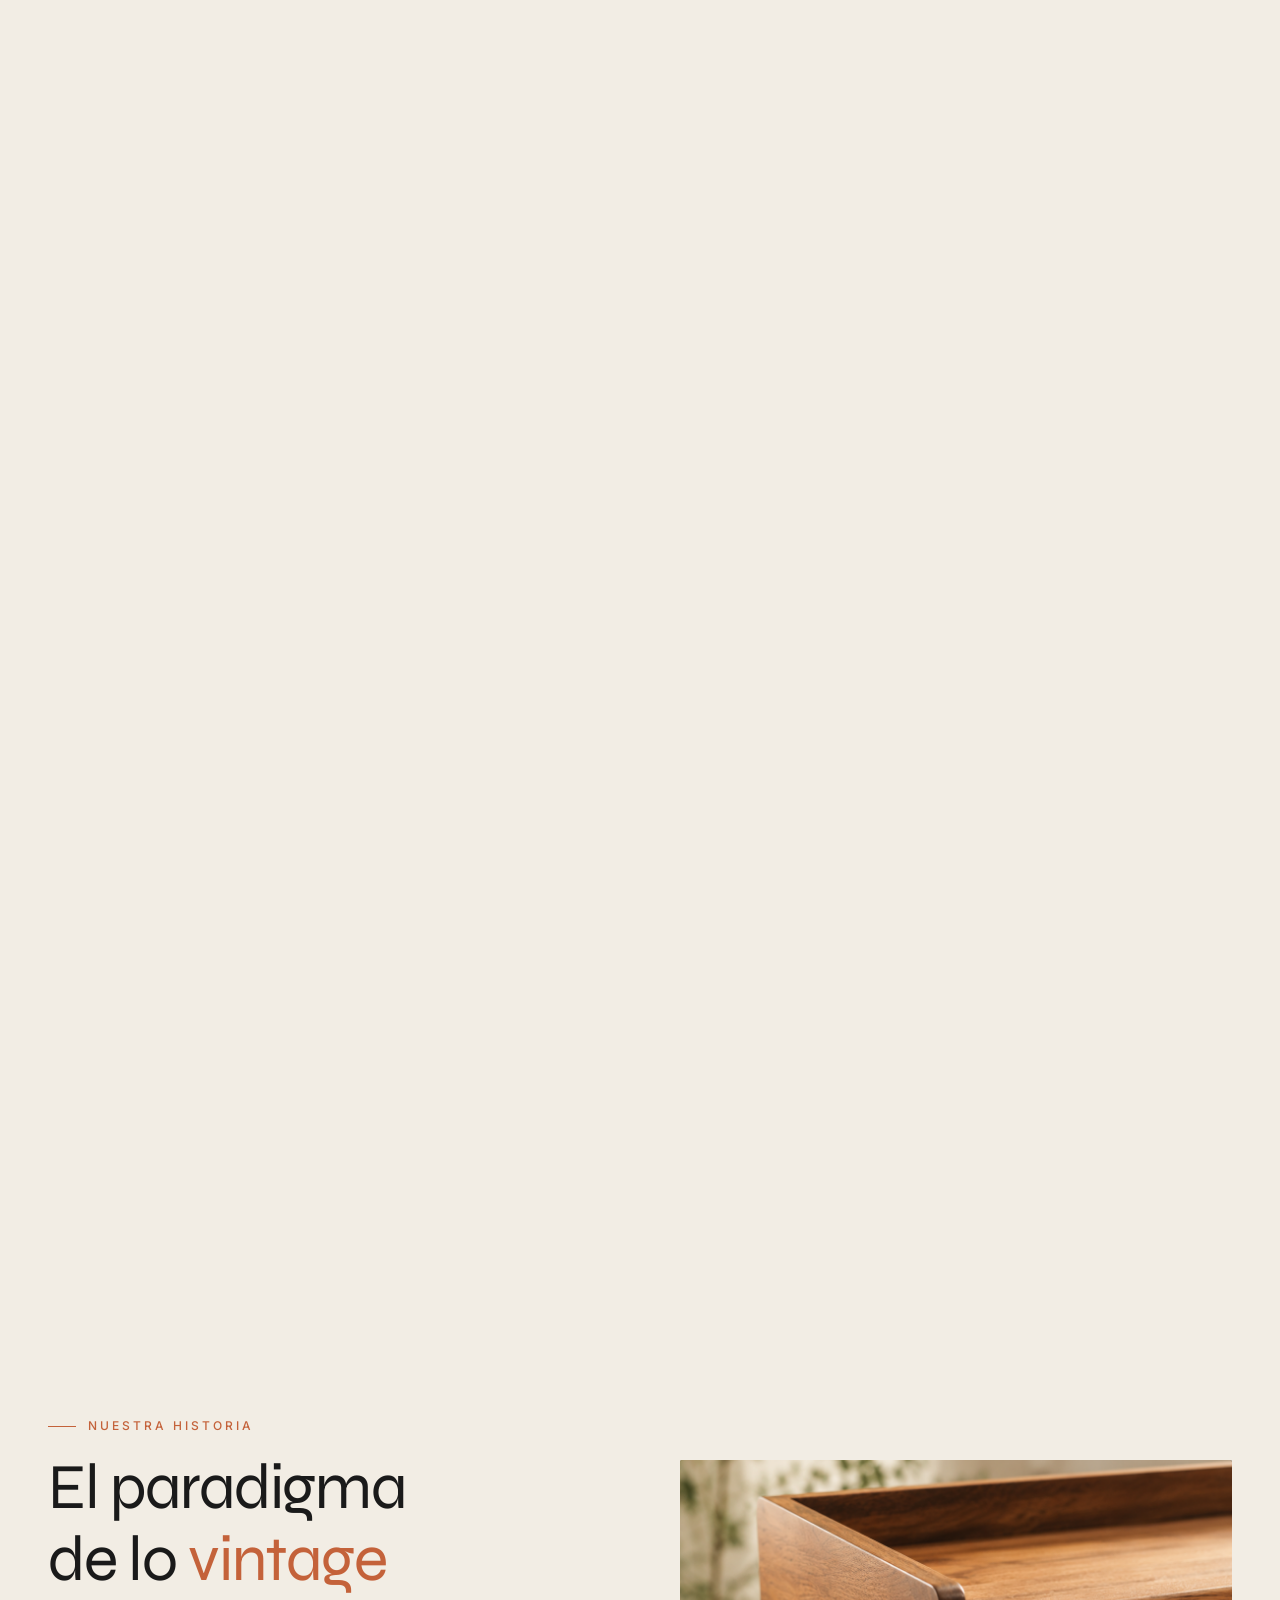
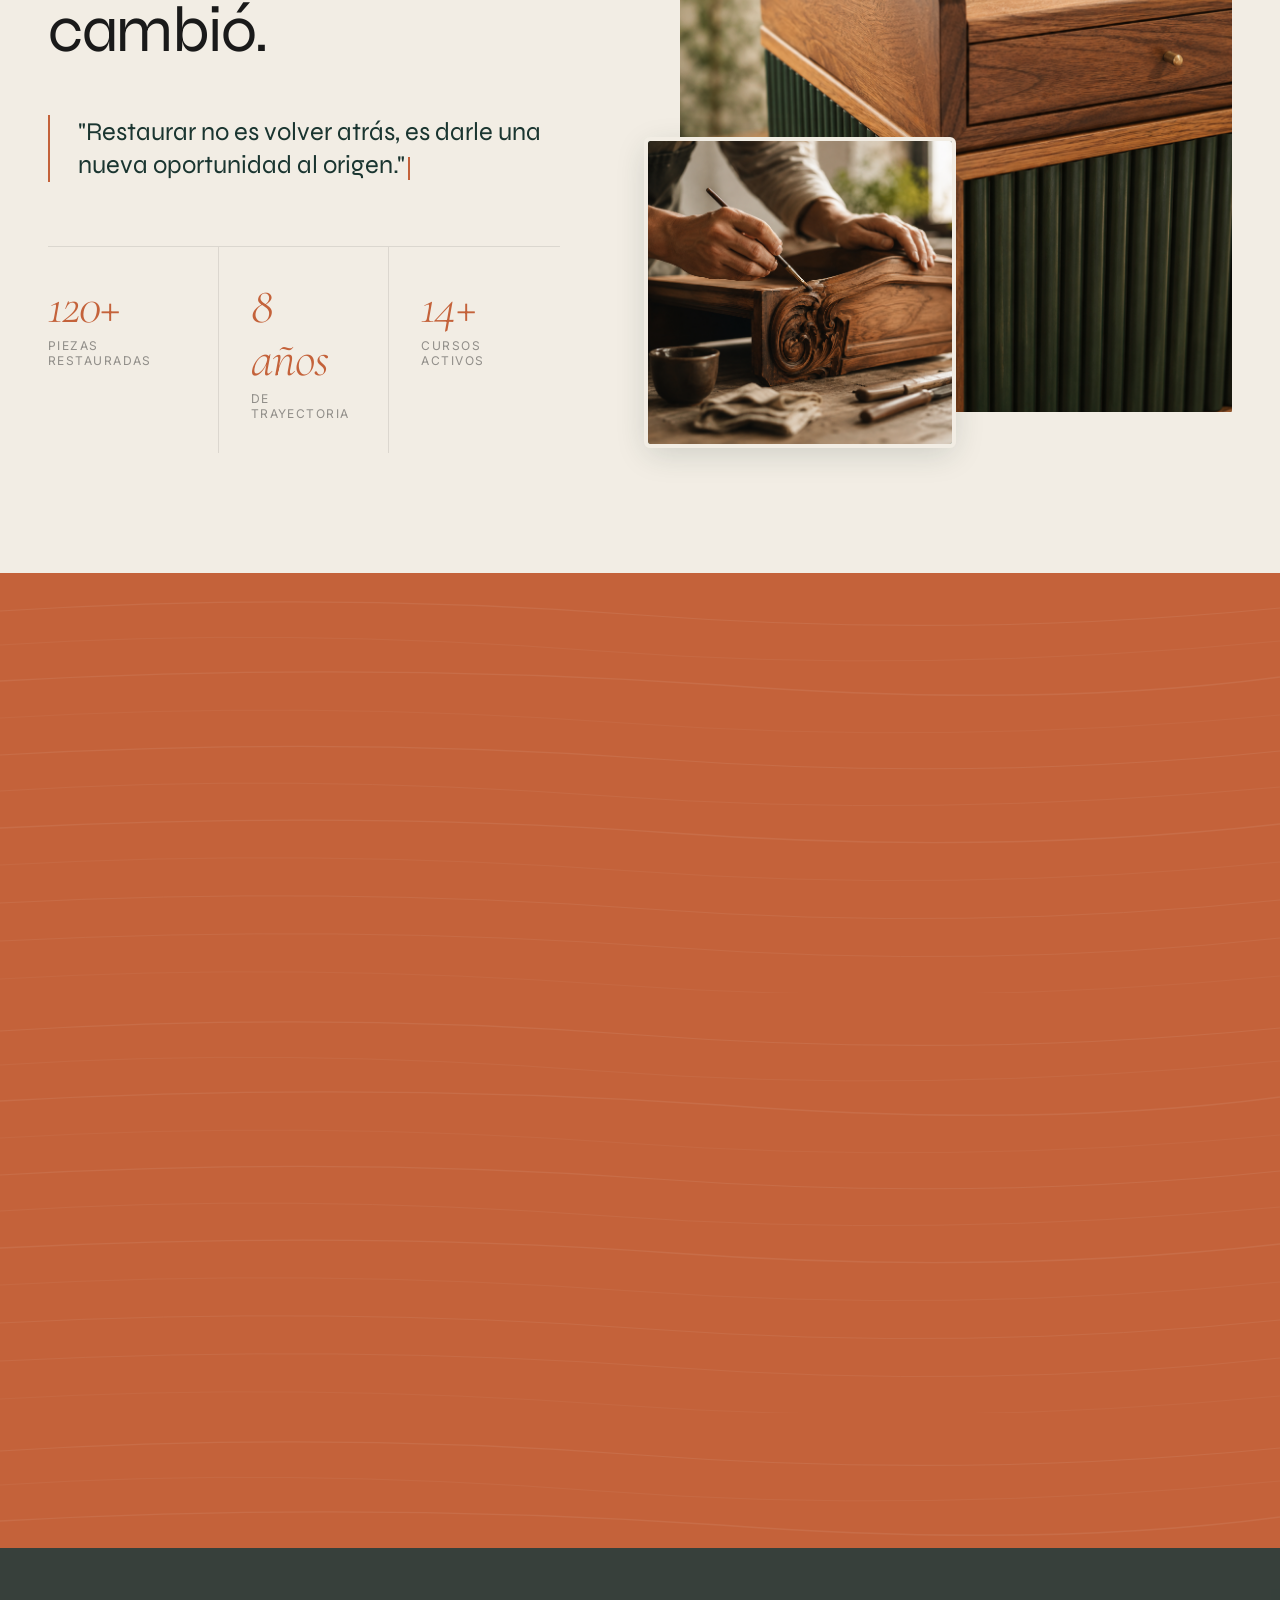
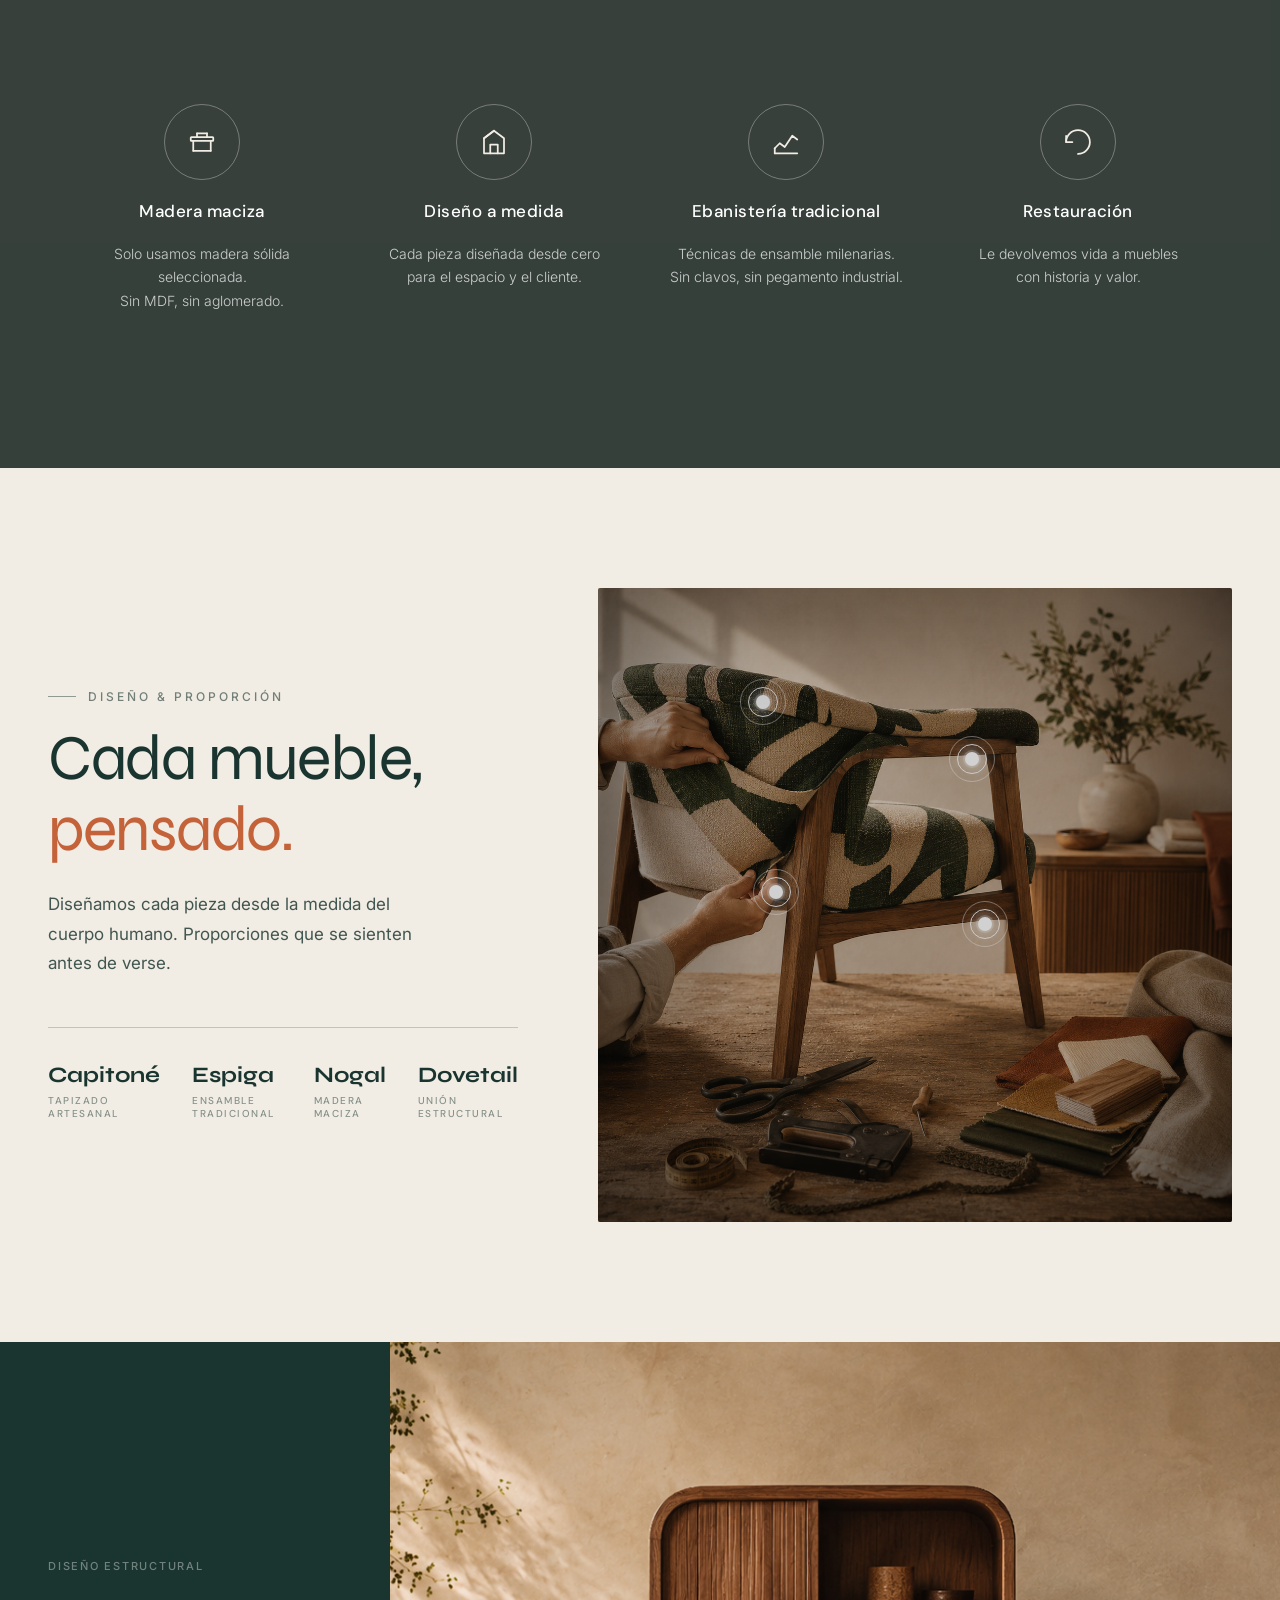
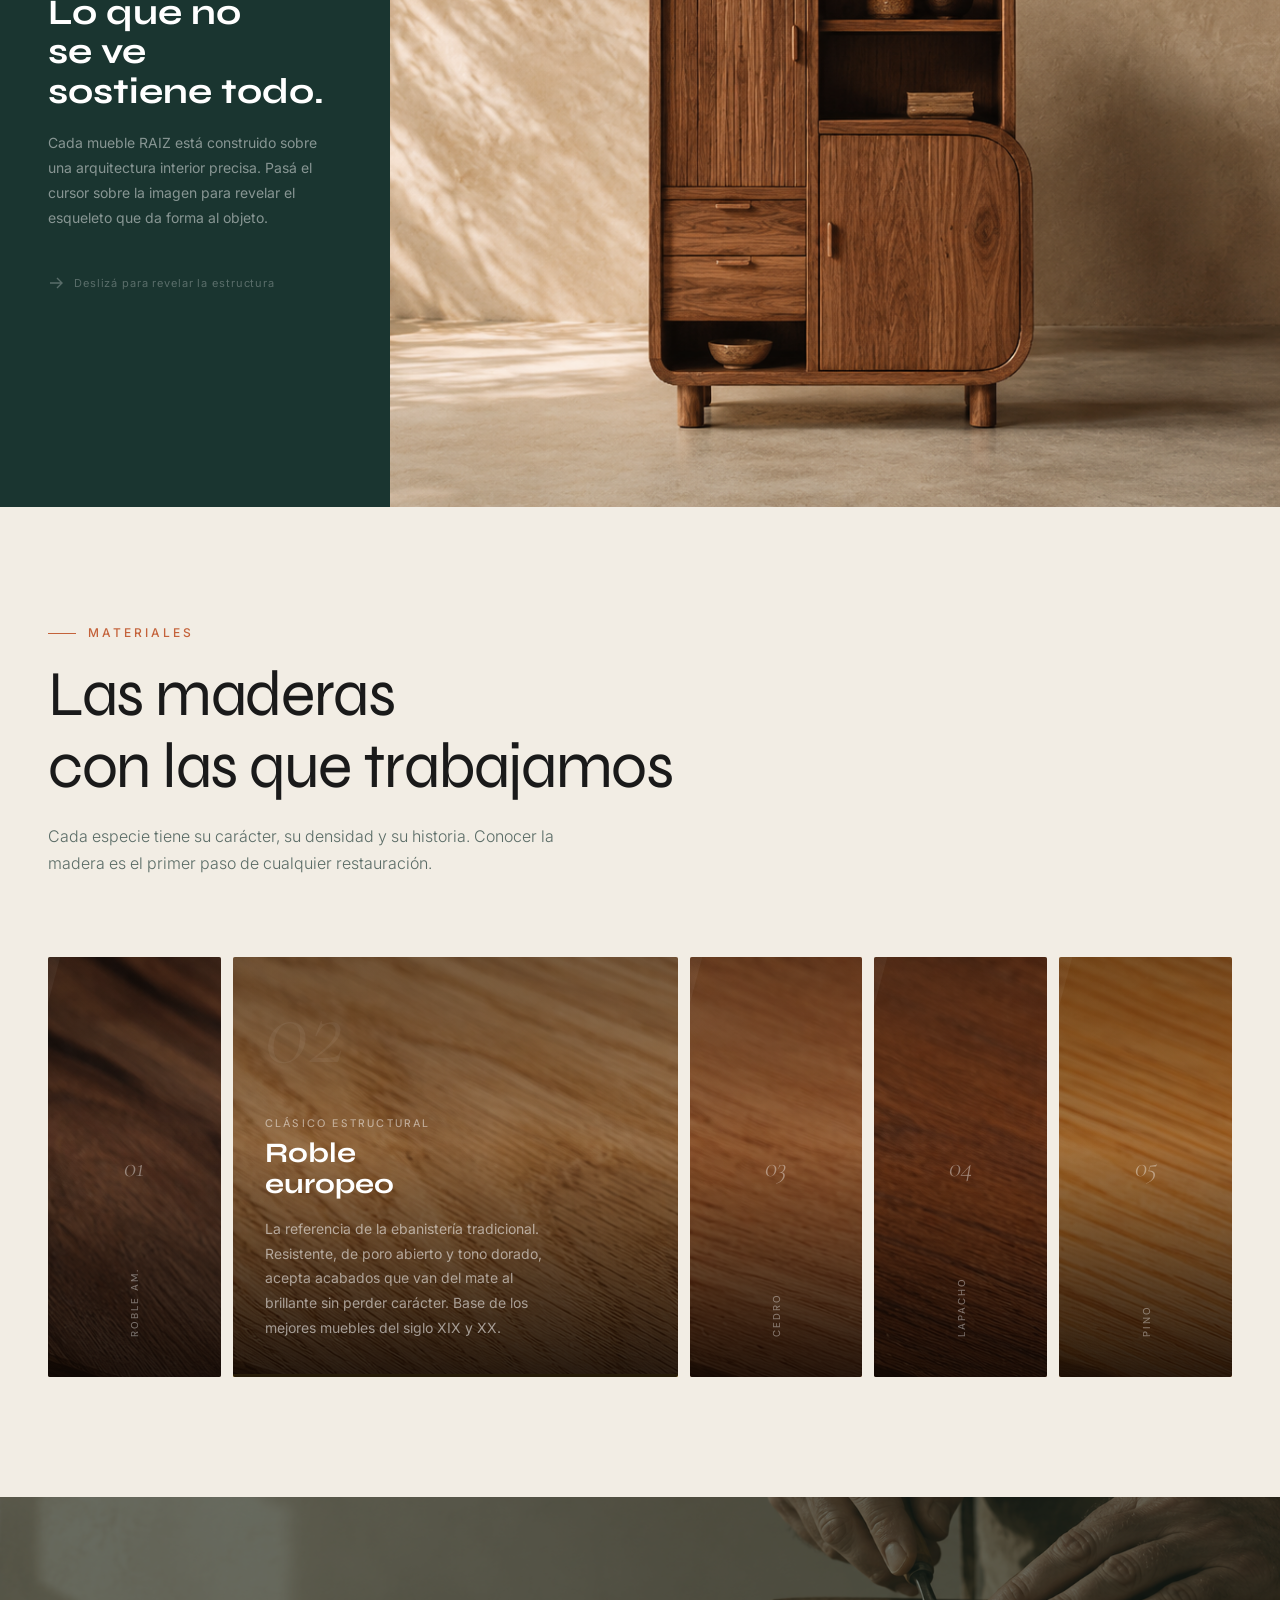
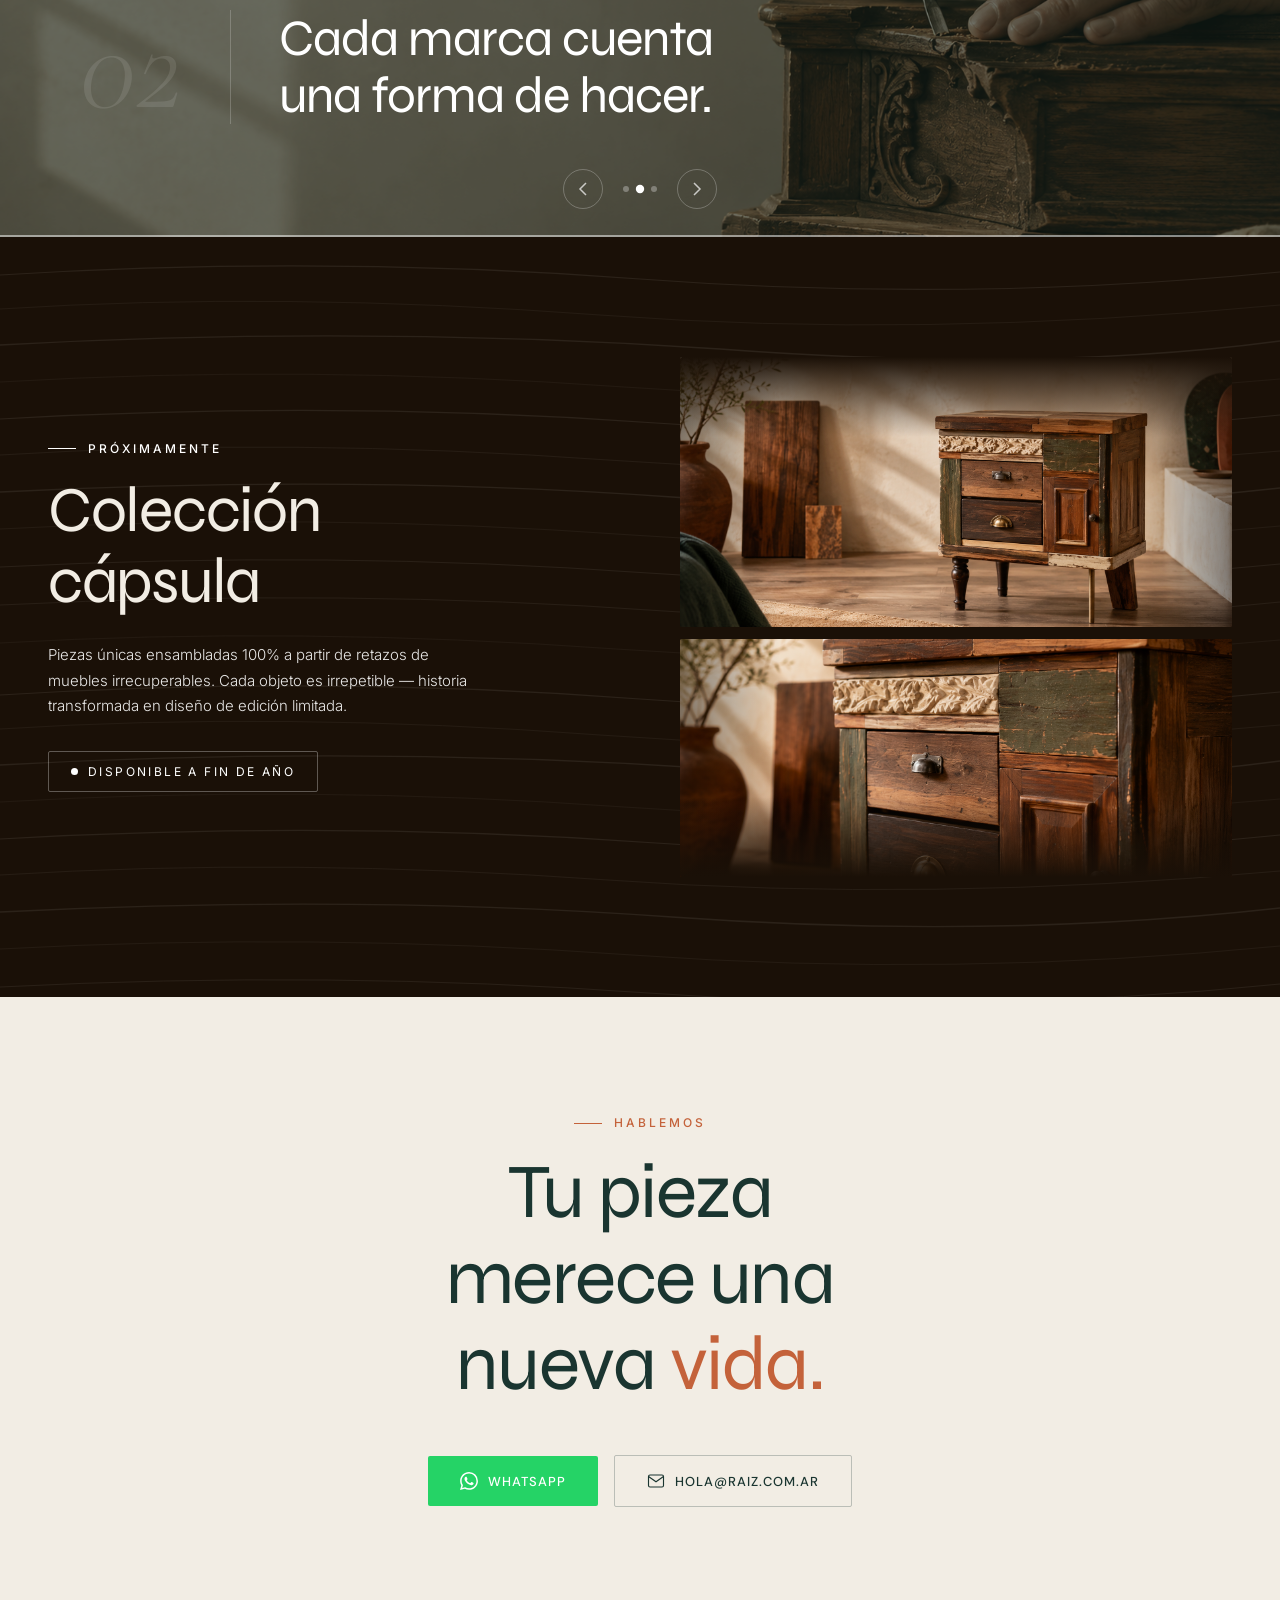
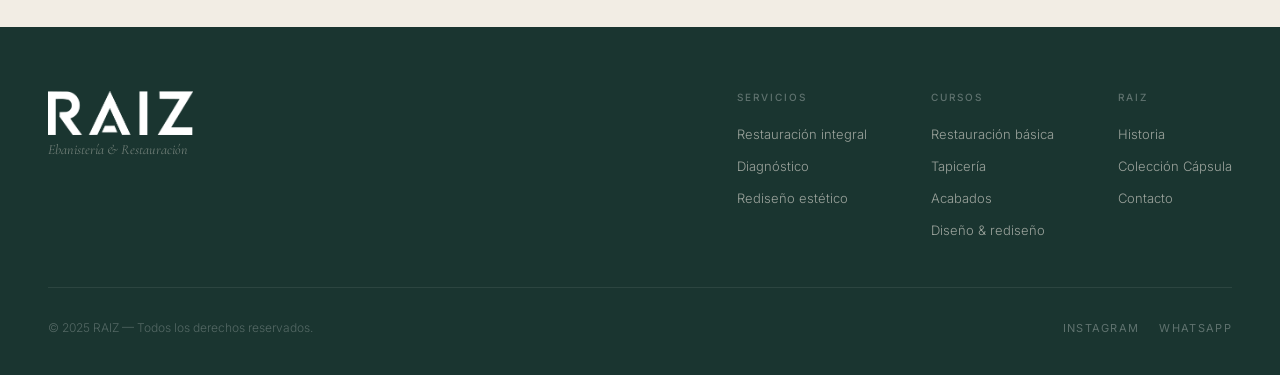
==== commit 27eb7291: "casicasipreentrega" ====
--- a/index.html
+++ b/index.html
@@ -217,11 +217,12 @@
             <h3 class="curso-card__title">Restauración básica de muebles</h3>
             <div class="curso-card__footer">
               <span class="curso-card__price">$45.000 <span>/ 4 clases</span></span>
-              <div class="curso-card__arrow">
-                <svg width="12" height="12" viewBox="0 0 14 14" fill="none" stroke="currentColor" stroke-width="1.5">
+              <a href="#cursos" class="curso-card__btn">
+                Ver programa
+                <svg width="13" height="13" viewBox="0 0 14 14" fill="none" stroke="currentColor" stroke-width="2">
                   <path d="M1 7h12M8 2l5 5-5 5"/>
                 </svg>
-              </div>
+              </a>
             </div>
           </div>
         </div>
@@ -237,11 +238,12 @@
             <h3 class="curso-card__title">Tapicería contemporánea</h3>
             <div class="curso-card__footer">
               <span class="curso-card__price">$68.000 <span>/ 6 clases</span></span>
-              <div class="curso-card__arrow">
-                <svg width="12" height="12" viewBox="0 0 14 14" fill="none" stroke="currentColor" stroke-width="1.5">
+              <a href="#cursos" class="curso-card__btn">
+                Ver programa
+                <svg width="13" height="13" viewBox="0 0 14 14" fill="none" stroke="currentColor" stroke-width="2">
                   <path d="M1 7h12M8 2l5 5-5 5"/>
                 </svg>
-              </div>
+              </a>
             </div>
           </div>
         </div>
@@ -257,8 +259,9 @@
             <h3 class="curso-card__title">Acabados & protección</h3>
             <div class="curso-card__footer">
               <span class="curso-card__price">$52.000 <span>/ 4 clases</span></span>
-              <a href="curso-acabados.html" class="curso-card__arrow" aria-label="Ver curso Acabados & protección">
-                <svg width="12" height="12" viewBox="0 0 14 14" fill="none" stroke="currentColor" stroke-width="1.5">
+              <a href="curso-acabados.html" class="curso-card__btn">
+                Ver programa
+                <svg width="13" height="13" viewBox="0 0 14 14" fill="none" stroke="currentColor" stroke-width="2">
                   <path d="M1 7h12M8 2l5 5-5 5"/>
                 </svg>
               </a>
@@ -451,73 +454,104 @@
 
 
   <!-- ================================
+       MAGNIFIER — Anatomía del mueble
+       ================================ -->
+  <section class="magnifier" id="anatomia">
+
+    <!-- Panel izquierdo con texto -->
+    <div class="magnifier__panel">
+      <span class="magnifier__label">Diseño estructural</span>
+      <h2 class="magnifier__title">Lo que no<br>se ve<br>sostiene todo.</h2>
+      <p class="magnifier__desc">Cada mueble RAIZ está construido sobre una arquitectura interior precisa. Pasá el cursor sobre la imagen para revelar el esqueleto que da forma al objeto.</p>
+      <div class="magnifier__hint">
+        <svg width="16" height="16" viewBox="0 0 16 16" fill="none" stroke="currentColor" stroke-width="1.4">
+          <path d="M2 8h12M9 3l5 5-5 5"/>
+        </svg>
+        Deslizá para revelar la estructura
+      </div>
+    </div>
+
+    <!-- Stage: imagen base + imagen esqueleto + anillo -->
+    <div class="magnifier__stage" id="magnifierStage">
+      <img src="assets/images/mueble listo.png" alt="Mueble terminado RAIZ" class="magnifier__base">
+      <img src="assets/images/mueble ergonomico.png" alt="Estructura del mueble" class="magnifier__reveal" id="magnifierReveal">
+      <div class="magnifier__ring" id="magnifierRing"></div>
+    </div>
+
+  </section>
+
+
+  <!-- ================================
        RESTAURACIÓN INTEGRAL
        ================================ -->
   <section class="section section--cream" id="restauracion">
     <div style="max-width:1400px;margin:0 auto;">
 
-      <p class="section__label reveal">Nuestro servicio estrella</p>
+      <p class="section__label reveal">Materiales</p>
       <h2 class="section__heading reveal reveal-delay-1">
-        Restauración <em>integral</em>
+        Las maderas<br>con las que <em>trabajamos</em>
       </h2>
-      <p class="reveal reveal-delay-2" style="font-family:var(--font-body);font-size:16px;font-weight:300;color:rgba(26,53,48,0.7);margin-top:20px;max-width:500px;line-height:1.7;">
-        Un proceso de tres etapas que devuelve vida a cada pieza,
-        respetando su historia mientras la proyecta hacia el presente.
+      <p class="reveal reveal-delay-2" style="font-family:var(--font-body);font-size:16px;font-weight:300;color:rgba(26,53,48,0.7);margin-top:20px;max-width:520px;line-height:1.7;">
+        Cada especie tiene su carácter, su densidad y su historia. Conocer la madera es el primer paso de cualquier restauración.
       </p>
 
-      <div class="proceso__tabs reveal reveal-delay-2">
-
-        <div class="proceso__tab active">
-          <span class="proceso__tab-num">01</span>
-          <span class="proceso__tab-label">Diagnóstico</span>
-          <div class="proceso__tab-body">
-            <p class="proceso__title">Primera etapa</p>
-            <h3 class="proceso__heading">Diagnóstico<br>profesional</h3>
-            <p class="proceso__text">
-              Evaluamos el estado estructural de cada pieza: ensambles, maderas,
-              recubrimientos y daños. Un informe detallado antes de comenzar cualquier intervención.
-            </p>
-          </div>
-        </div>
-
-        <div class="proceso__tab">
-          <span class="proceso__tab-num">02</span>
-          <span class="proceso__tab-label">Reparación</span>
-          <div class="proceso__tab-body">
-            <p class="proceso__title">Segunda etapa</p>
-            <h3 class="proceso__heading">Reparación<br>estructural</h3>
-            <p class="proceso__text">
-              Intervenimos ensambles, reforzamos la estructura y tratamos la madera
-              con los métodos y materiales más adecuados para cada tipo de pieza.
-            </p>
-          </div>
-        </div>
-
-        <div class="proceso__tab">
-          <span class="proceso__tab-num">03</span>
-          <span class="proceso__tab-label">Rediseño</span>
-          <div class="proceso__tab-body">
-            <p class="proceso__title">Tercera etapa</p>
-            <h3 class="proceso__heading">Rediseño<br>estético</h3>
-            <p class="proceso__text">
-              Acabados vibrantes y contemporáneos que respetan la identidad original
-              de la pieza. El contraste entre la antigüedad del mueble y la modernidad de la intervención.
-            </p>
-          </div>
-        </div>
-
-      </div>
-
-      <div class="proceso__cta reveal">
-        <a href="#contacto" class="btn-primary">
-          Consultá tu pieza
-          <svg width="14" height="14" viewBox="0 0 14 14" fill="none" stroke="currentColor" stroke-width="1.5">
-            <path d="M1 7h12M8 2l5 5-5 5"/>
-          </svg>
-        </a>
-        <span style="font-family:var(--font-body);font-size:13px;color:rgba(242,237,228,0.35);font-style:italic;">
-          Respuesta en menos de 48hs
-        </span>
+      <div class="madera__tabs reveal reveal-delay-2">
+
+        <div class="madera__tab madera__tab--photo active" style="background-image:url('assets/images/roble americano.png')">
+          <div class="madera__tab-shade"></div>
+          <span class="madera__tab-num">01</span>
+          <span class="madera__tab-label">Roble Am.</span>
+          <div class="madera__tab-body">
+            <p class="madera__tab-title">Grano recto y fuerte</p>
+            <h3 class="madera__tab-heading">Roble<br>americano</h3>
+            <p class="madera__tab-text">Madera de grano recto y poro abierto, en tonos que van del miel al castaño claro. Muy estable dimensionalmente y de gran resistencia mecánica. Base de gran parte del mobiliario clásico y la ebanistería de exportación.</p>
+          </div>
+        </div>
+
+        <div class="madera__tab madera__tab--photo" style="background-image:url('assets/images/roble europeo.png')">
+          <div class="madera__tab-shade"></div>
+          <span class="madera__tab-num">02</span>
+          <span class="madera__tab-label">Roble Eu.</span>
+          <div class="madera__tab-body">
+            <p class="madera__tab-title">Clásico estructural</p>
+            <h3 class="madera__tab-heading">Roble<br>europeo</h3>
+            <p class="madera__tab-text">La referencia de la ebanistería tradicional. Resistente, de poro abierto y tono dorado, acepta acabados que van del mate al brillante sin perder carácter. Base de los mejores muebles del siglo XIX y XX.</p>
+          </div>
+        </div>
+
+        <div class="madera__tab madera__tab--photo" style="background-image:url('assets/images/cedro argentino.png')">
+          <div class="madera__tab-shade"></div>
+          <span class="madera__tab-num">03</span>
+          <span class="madera__tab-label">Cedro</span>
+          <div class="madera__tab-body">
+            <p class="madera__tab-title">Aromático nativo</p>
+            <h3 class="madera__tab-heading">Cedro<br>argentino</h3>
+            <p class="madera__tab-text">Liviana y aromática, con veta fina y tonos que van del rosado al rojo ladrillo. Muy presente en muebles antiguos locales. Fácil de trabajar y con excelente respuesta a aceites y ceras naturales.</p>
+          </div>
+        </div>
+
+        <div class="madera__tab madera__tab--photo" style="background-image:url('assets/images/lapacho.png')">
+          <div class="madera__tab-shade"></div>
+          <span class="madera__tab-num">04</span>
+          <span class="madera__tab-label">Lapacho</span>
+          <div class="madera__tab-body">
+            <p class="madera__tab-title">Dureza extrema</p>
+            <h3 class="madera__tab-heading">Lapacho</h3>
+            <p class="madera__tab-text">Una de las maderas más duras de Sudamérica. Veta irregular y tonos que van del castaño al amarillo oscuro. Presente en estructuras que requieren resistencia extrema al desgaste y al tiempo.</p>
+          </div>
+        </div>
+
+        <div class="madera__tab madera__tab--photo" style="background-image:url('assets/images/pino oregon.png')">
+          <div class="madera__tab-shade"></div>
+          <span class="madera__tab-num">05</span>
+          <span class="madera__tab-label">Pino</span>
+          <div class="madera__tab-body">
+            <p class="madera__tab-title">Versátil y noble</p>
+            <h3 class="madera__tab-heading">Pino<br>oregón</h3>
+            <p class="madera__tab-text">Veta recta y tonos cálidos ámbar. Liviano pero resistente, es la base ideal para restauraciones donde el peso importa. Acepta todo tipo de tintes y barnices con resultado uniforme y elegante.</p>
+          </div>
+        </div>
+
       </div>
 
     </div>
--- a/css/style.css
+++ b/css/style.css
@@ -1073,6 +1073,176 @@
 }
 
 /* =============================================
+   TIPOS DE MADERA — Expanding tabs
+   ============================================= */
+
+.madera__tabs {
+  display: flex;
+  gap: 12px;
+  height: 420px;
+  margin-top: 80px;
+}
+
+.madera__tab {
+  position: relative;
+  flex: 1;
+  border-radius: 2px;
+  overflow: hidden;
+  cursor: pointer;
+  display: flex;
+  flex-direction: column;
+  justify-content: flex-end;
+  padding: 36px 32px;
+  transition: flex 0.65s cubic-bezier(0.16,1,0.3,1), filter 0.3s ease;
+}
+
+.madera__tab:nth-child(1) { background: #231408; }
+.madera__tab:nth-child(2) { background: #4a3114; }
+.madera__tab:nth-child(3) { background: #56241a; }
+.madera__tab:nth-child(4) { background: #2e200e; }
+.madera__tab:nth-child(5) { background: #5e3f18; }
+
+.madera__tab:not(.active):hover { filter: brightness(1.25); }
+
+.madera__tab.active { flex: 3.5; cursor: default; }
+
+.madera__tab:nth-child(1).active { background: #3d2410; }
+.madera__tab:nth-child(2).active { background: #5c3d18; }
+.madera__tab:nth-child(3).active { background: #6e3224; }
+.madera__tab:nth-child(4).active { background: #3d2a14; }
+.madera__tab:nth-child(5).active { background: #7a5524; }
+
+.madera__tab--photo {
+  background-size: cover;
+  background-position: center;
+}
+.madera__tab-shade {
+  position: absolute;
+  inset: 0;
+  z-index: 1;
+  pointer-events: none;
+  background: linear-gradient(to top, rgba(15,8,4,0.88) 0%, rgba(15,8,4,0.32) 55%, rgba(15,8,4,0.5) 100%);
+  transition: opacity 0.4s ease;
+}
+.madera__tab--photo:not(.active):hover .madera__tab-shade { opacity: 0.85; }
+
+/* Sheen */
+.madera__tab::after {
+  content: '';
+  position: absolute;
+  top: 0; left: -75%;
+  width: 50%; height: 100%;
+  background: linear-gradient(120deg, transparent 0%, rgba(255,255,255,0.08) 50%, transparent 100%);
+  transform: skewX(-15deg);
+  transition: left 0.6s var(--ease-out);
+  pointer-events: none;
+  z-index: 2;
+}
+.madera__tab:not(.active):hover::after { left: 125%; }
+
+/* Accent line bottom */
+.madera__tab::before {
+  content: '';
+  position: absolute;
+  bottom: 0; left: 0; right: 0;
+  height: 3px;
+  background: var(--mustard);
+  transform: scaleX(0);
+  transform-origin: left;
+  transition: transform 0.55s var(--ease-out);
+}
+.madera__tab.active::before { transform: scaleX(1); }
+
+/* Ghost number */
+.madera__tab-num {
+  position: absolute;
+  z-index: 2;
+  font-family: var(--font-serif);
+  font-style: italic;
+  font-weight: 300;
+  line-height: 1;
+  top: 50%; left: 50%;
+  transform: translate(-50%, -50%);
+  font-size: 28px;
+  color: rgba(255,255,255,0.4);
+  white-space: nowrap;
+  transition:
+    top 0.55s cubic-bezier(0.16,1,0.3,1),
+    left 0.55s cubic-bezier(0.16,1,0.3,1),
+    transform 0.55s cubic-bezier(0.16,1,0.3,1),
+    font-size 0.55s cubic-bezier(0.16,1,0.3,1),
+    color 0.55s ease;
+}
+.madera__tab.active .madera__tab-num {
+  top: 24px; left: 32px;
+  transform: none;
+  font-size: 100px;
+  color: rgba(255,255,255,0.06);
+}
+
+/* Vertical label (collapsed) */
+.madera__tab-label {
+  position: absolute;
+  bottom: 40px; left: 50%;
+  transform: translateX(-50%) rotate(180deg);
+  writing-mode: vertical-rl;
+  text-orientation: mixed;
+  font-family: var(--font-sans);
+  font-size: 10px;
+  font-weight: 500;
+  letter-spacing: 0.2em;
+  text-transform: uppercase;
+  color: rgba(255,255,255,0.38);
+  white-space: nowrap;
+  transition: opacity 0.3s ease;
+  pointer-events: none;
+  z-index: 3;
+}
+.madera__tab.active .madera__tab-label { opacity: 0; }
+
+/* Body content */
+.madera__tab-body {
+  position: relative;
+  z-index: 3;
+  opacity: 0;
+  transform: translateY(14px);
+  transition: opacity 0.35s ease, transform 0.35s ease;
+  transition-delay: 0s;
+}
+.madera__tab.active .madera__tab-body {
+  opacity: 1;
+  transform: translateY(0);
+  transition-delay: 0.25s;
+}
+
+.madera__tab-title {
+  font-family: var(--font-sans);
+  font-weight: 500;
+  font-size: 11px;
+  letter-spacing: 0.2em;
+  text-transform: uppercase;
+  color: rgba(255,255,255,0.5);
+  margin-bottom: 8px;
+}
+
+.madera__tab-heading {
+  font-family: 'Syne', sans-serif;
+  font-size: clamp(22px, 2.2vw, 32px);
+  font-weight: 700;
+  color: var(--white);
+  line-height: 1.12;
+  margin-bottom: 16px;
+}
+
+.madera__tab-text {
+  font-family: var(--font-body);
+  font-size: 14px;
+  line-height: 1.78;
+  color: rgba(255,255,255,0.55);
+  max-width: 300px;
+}
+
+/* =============================================
    VALORES — SLIDER FULL WIDTH
    ============================================= */
 
@@ -1322,10 +1492,10 @@
 
 .curso-card__footer {
   display: flex;
-  align-items: center;
-  justify-content: space-between;
-  margin-top: 18px;
-  padding-top: 14px;
+  flex-direction: column;
+  gap: 14px;
+  margin-top: 22px;
+  padding-top: 18px;
   border-top: 0.5px solid rgba(255,255,255,0.1);
 }
 
@@ -1343,23 +1513,32 @@
   color: rgba(255,255,255,0.4);
 }
 
-.curso-card__arrow {
-  width: 30px;
-  height: 30px;
-  border-radius: 50%;
-  border: 0.5px solid rgba(255,255,255,0.25);
+.curso-card__btn {
   display: flex;
   align-items: center;
   justify-content: center;
-  color: rgba(255,255,255,0.5);
-  transition: background 0.25s ease, border-color 0.25s ease, color 0.25s ease;
-}
-
-.curso-card:hover .curso-card__arrow {
-  background: rgba(255,255,255,0.1);
-  border-color: rgba(255,255,255,0.55);
-  color: var(--white);
-}
+  gap: 10px;
+  width: 100%;
+  padding: 14px 20px;
+  border-radius: 6px;
+  font-family: var(--font-sans);
+  font-size: 13px;
+  font-weight: 700;
+  letter-spacing: 0.03em;
+  text-decoration: none;
+  color: #1a1007;
+  transition: transform 0.22s var(--ease-out), opacity 0.2s ease, box-shadow 0.22s ease;
+}
+
+.curso-card__btn:hover {
+  transform: translateY(-2px);
+  opacity: 0.9;
+  box-shadow: 0 8px 20px rgba(0,0,0,0.3);
+}
+
+.curso-card:nth-child(1) .curso-card__btn { background: #c9a227; }
+.curso-card:nth-child(2) .curso-card__btn { background: #e8bfa0; }
+.curso-card:nth-child(3) .curso-card__btn { background: #7ecfc0; }
 
 /* =============================================
    COLECCIÓN CÁPSULA
@@ -2344,3 +2523,112 @@
 .page-transition.pt-cover .page-transition__bar {
   width: 100%;
 }
+
+/* =============================================
+   MAGNIFIER SECTION — Anatomía del mueble
+   ============================================= */
+
+.magnifier {
+  display: grid;
+  grid-template-columns: 390px 1fr;
+  height: 85vh;
+  min-height: 580px;
+  overflow: hidden;
+}
+
+.magnifier__panel {
+  background: var(--dark);
+  padding: 72px 48px;
+  display: flex;
+  flex-direction: column;
+  justify-content: center;
+  position: relative;
+  z-index: 2;
+}
+
+.magnifier__label {
+  font-size: 11px;
+  font-weight: 500;
+  letter-spacing: 0.16em;
+  text-transform: uppercase;
+  color: rgba(255,255,255,0.38);
+  margin-bottom: 20px;
+}
+
+.magnifier__title {
+  font-family: 'Syne', sans-serif;
+  font-size: clamp(26px, 2.8vw, 42px);
+  font-weight: 700;
+  color: var(--white);
+  line-height: 1.1;
+  margin-bottom: 20px;
+}
+
+.magnifier__desc {
+  font-size: 14px;
+  line-height: 1.78;
+  color: rgba(255,255,255,0.48);
+  margin-bottom: 44px;
+}
+
+.magnifier__hint {
+  display: flex;
+  align-items: center;
+  gap: 10px;
+  font-size: 11px;
+  letter-spacing: 0.08em;
+  color: rgba(255,255,255,0.28);
+}
+
+.magnifier__hint svg {
+  flex-shrink: 0;
+  animation: hint-slide 2s ease-in-out infinite;
+}
+
+@keyframes hint-slide {
+  0%, 100% { transform: translateX(0); }
+  50%       { transform: translateX(7px); }
+}
+
+.magnifier__stage {
+  position: relative;
+  overflow: hidden;
+  cursor: none;
+}
+
+.magnifier__base,
+.magnifier__reveal {
+  position: absolute;
+  inset: 0;
+  width: 100%;
+  height: 100%;
+  object-fit: cover;
+  object-position: center;
+  pointer-events: none;
+  display: block;
+  user-select: none;
+}
+
+/* La imagen esqueleto empieza oculta, se revela por clip-path */
+.magnifier__reveal {
+  clip-path: circle(0px at -9999px -9999px);
+  /* sin transición para que la lupa siga el cursor sin lag */
+}
+
+/* Anillo circular que sigue el cursor */
+.magnifier__ring {
+  position: absolute;
+  width: 340px;
+  height: 340px;
+  border-radius: 50%;
+  border: 1.5px solid rgba(255,255,255,0.6);
+  box-shadow: 0 0 0 1px rgba(0,0,0,0.18), 0 4px 24px rgba(0,0,0,0.2);
+  transform: translate(-50%, -50%);
+  pointer-events: none;
+  opacity: 0;
+  transition: opacity 0.25s ease;
+  z-index: 5;
+  top: 0;
+  left: 0;
+  will-change: transform, left, top;
+}
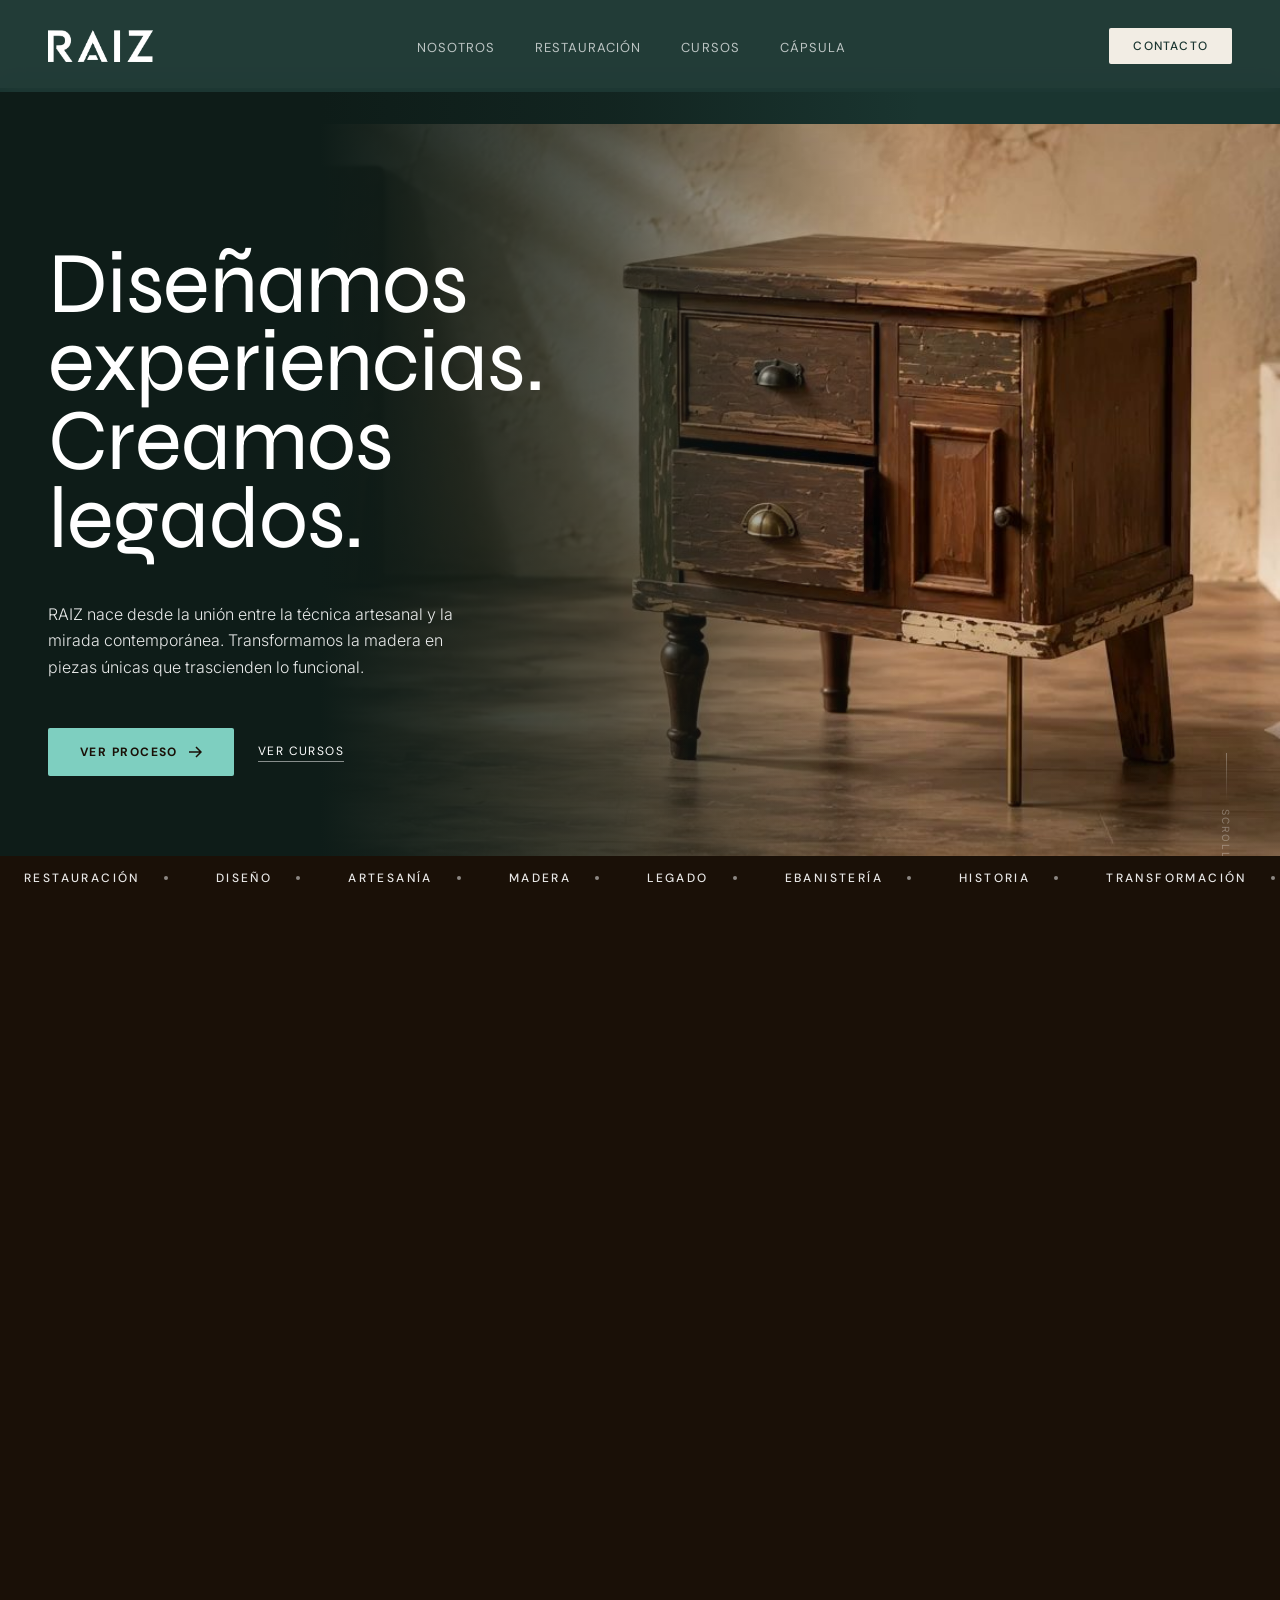
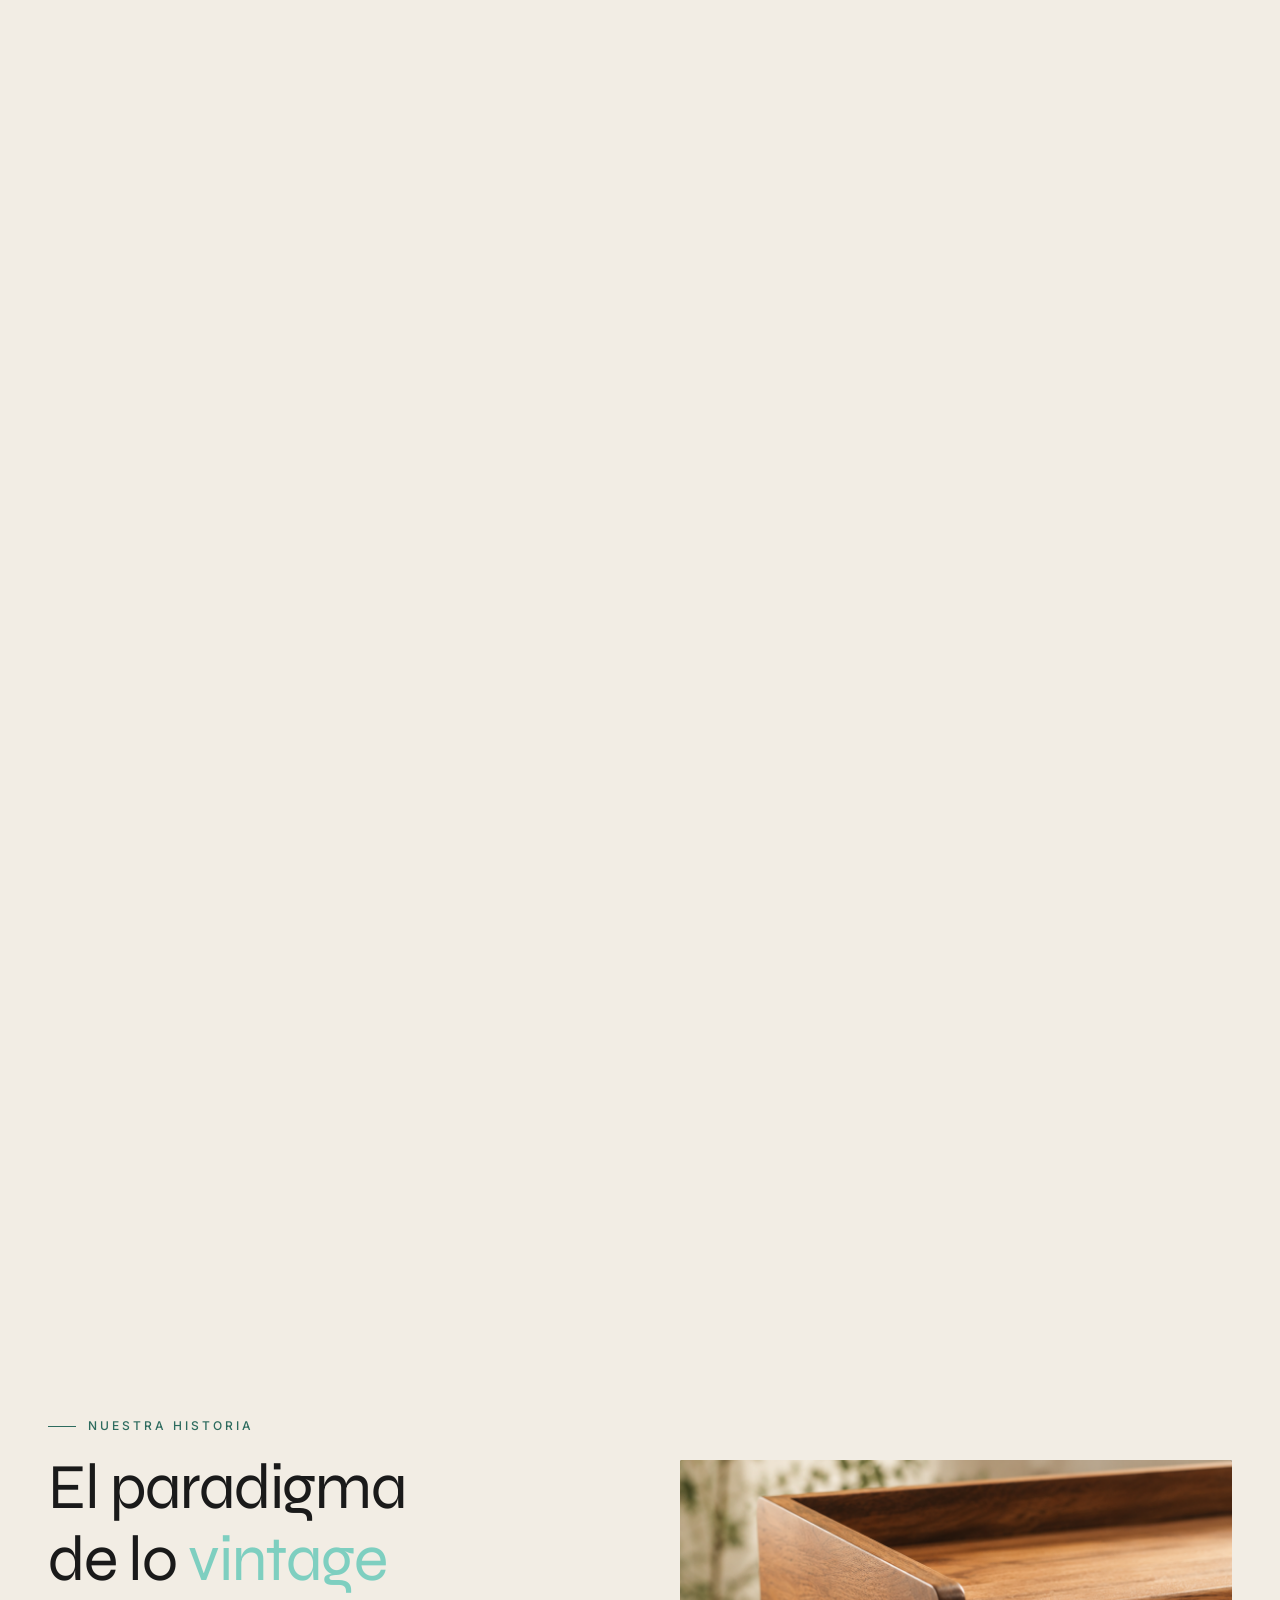
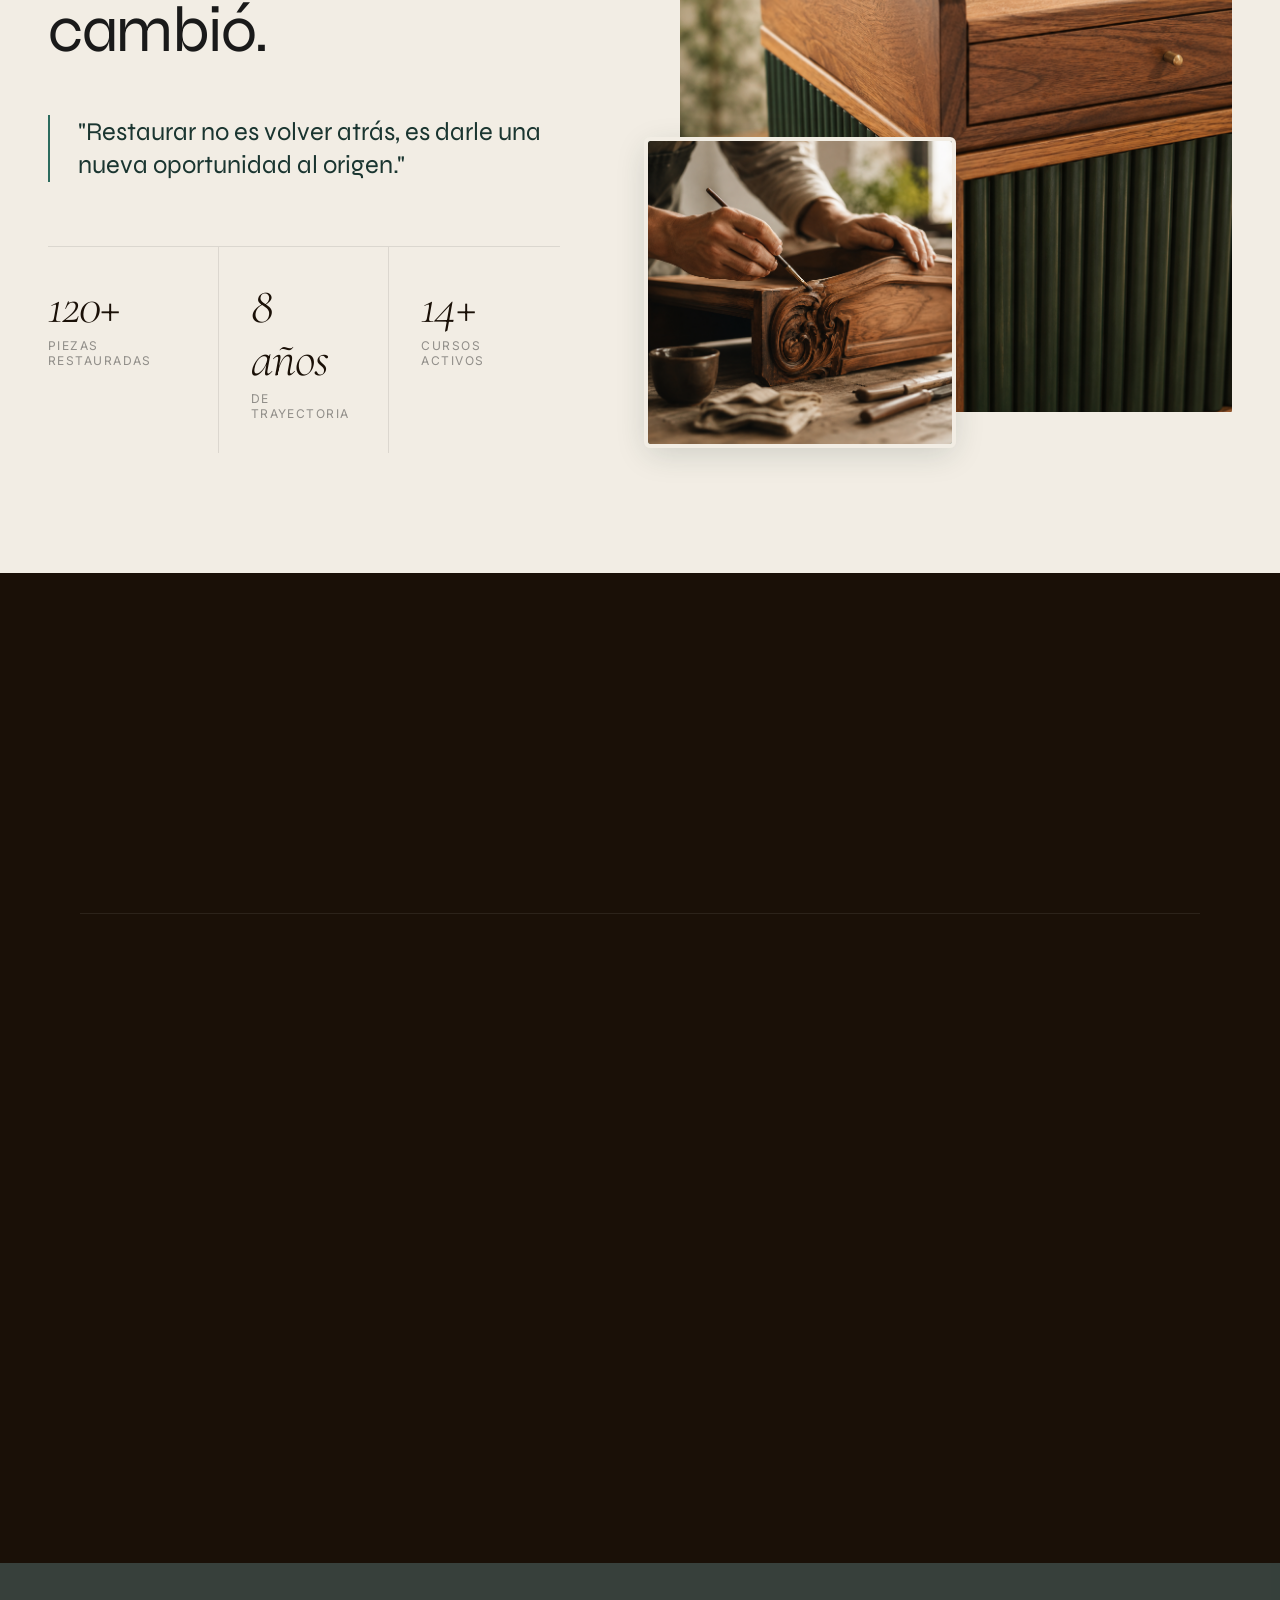
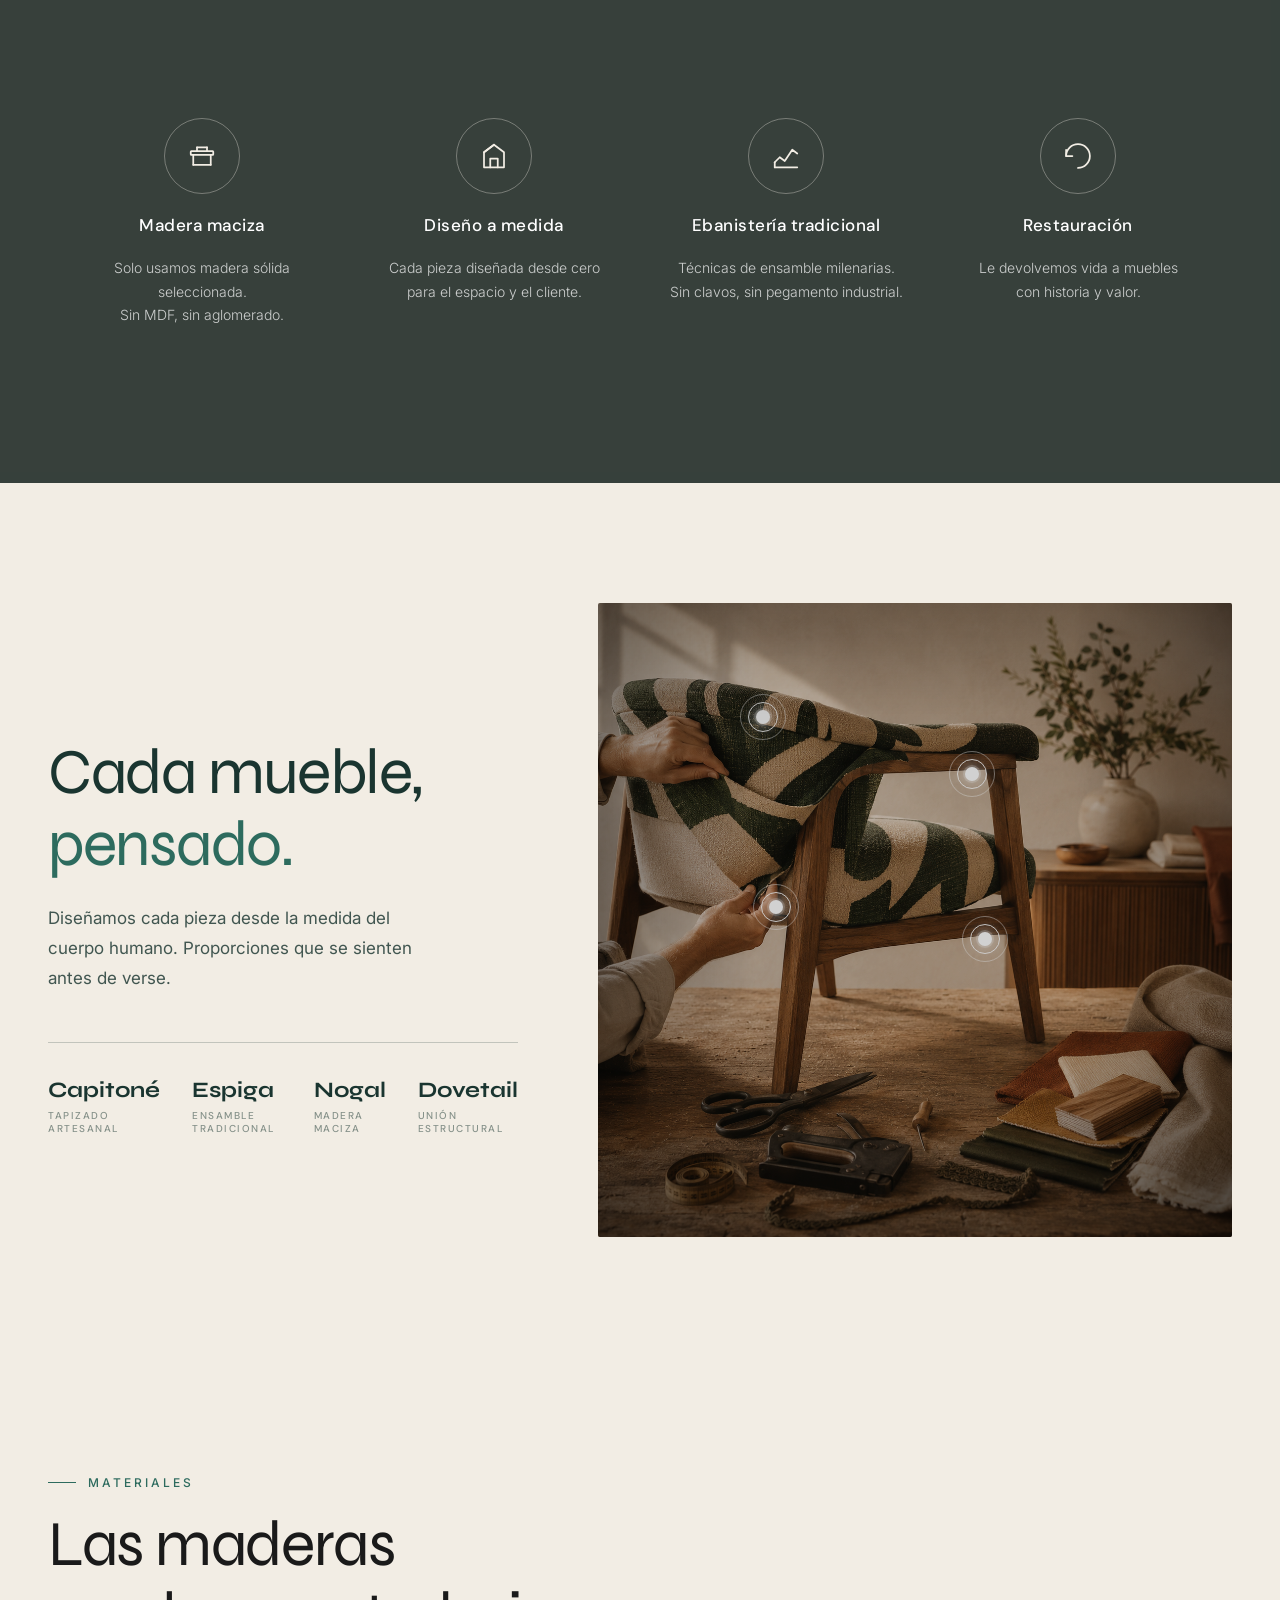
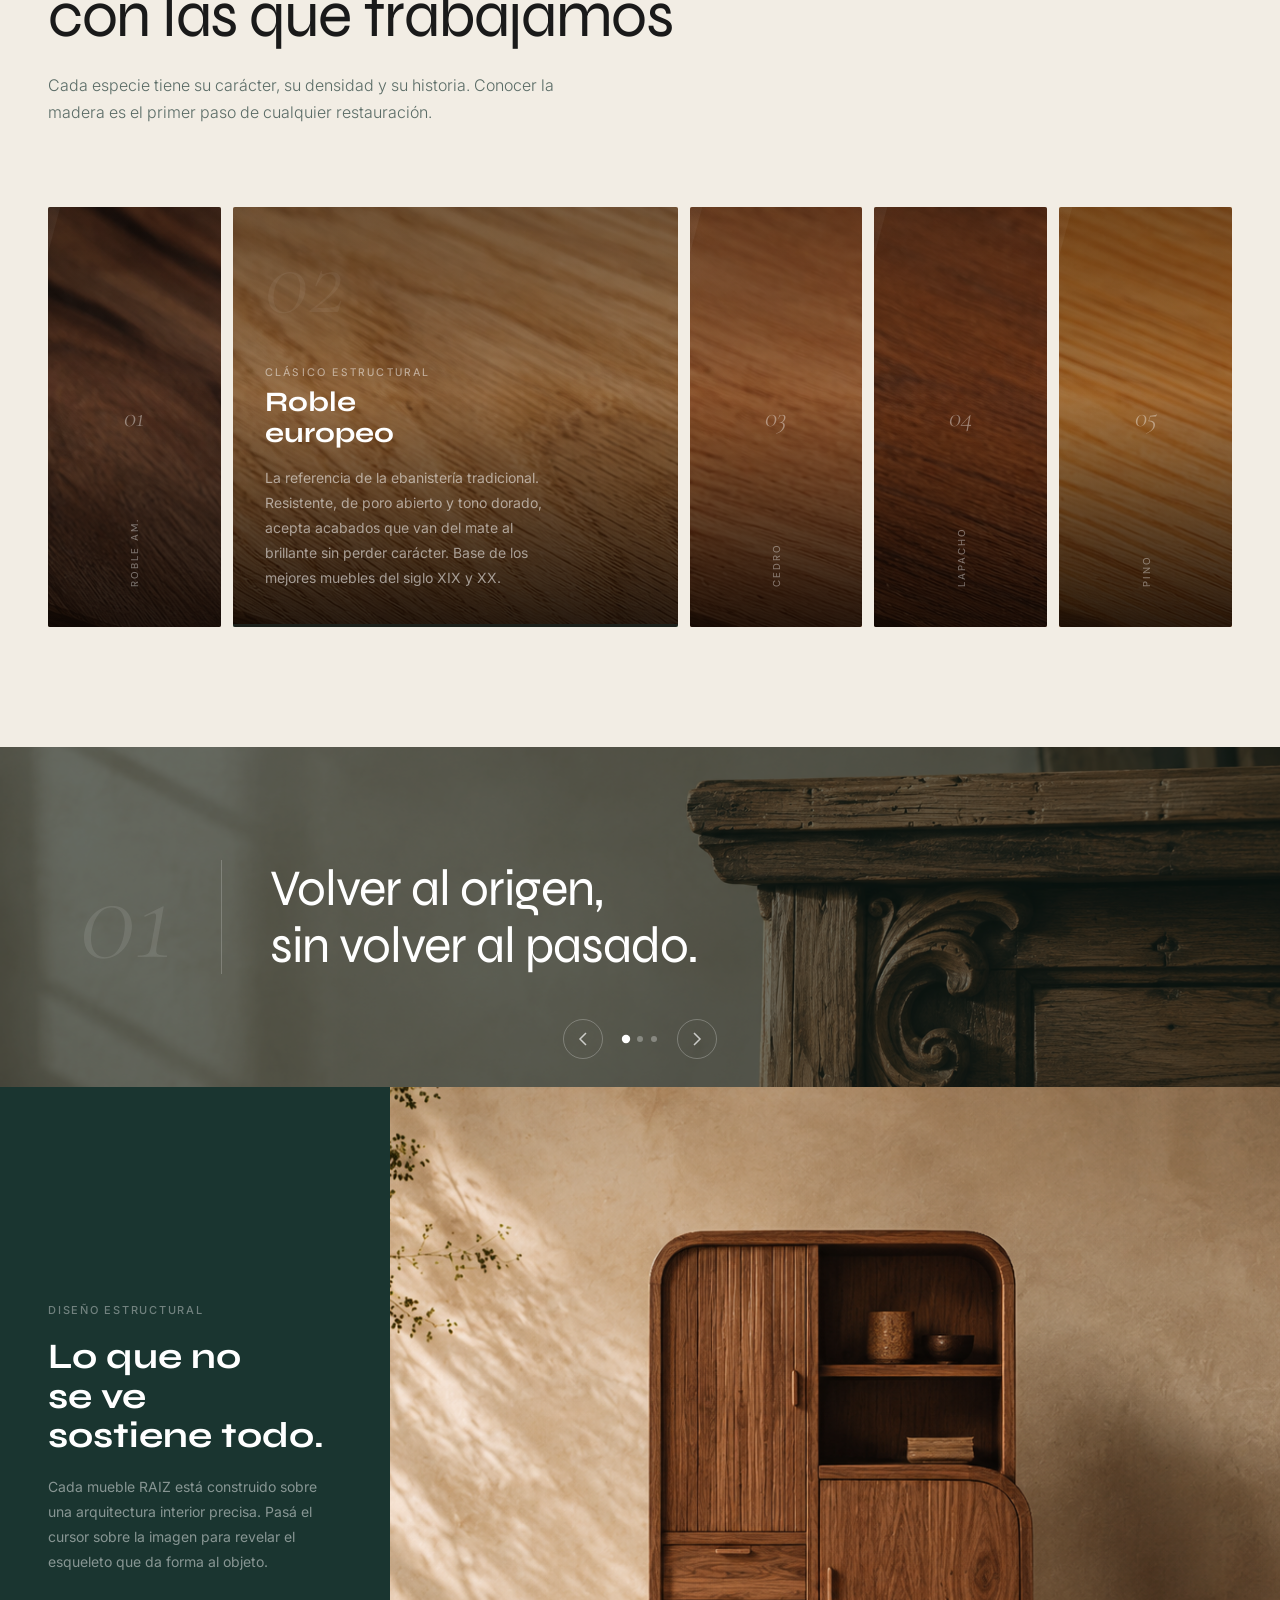
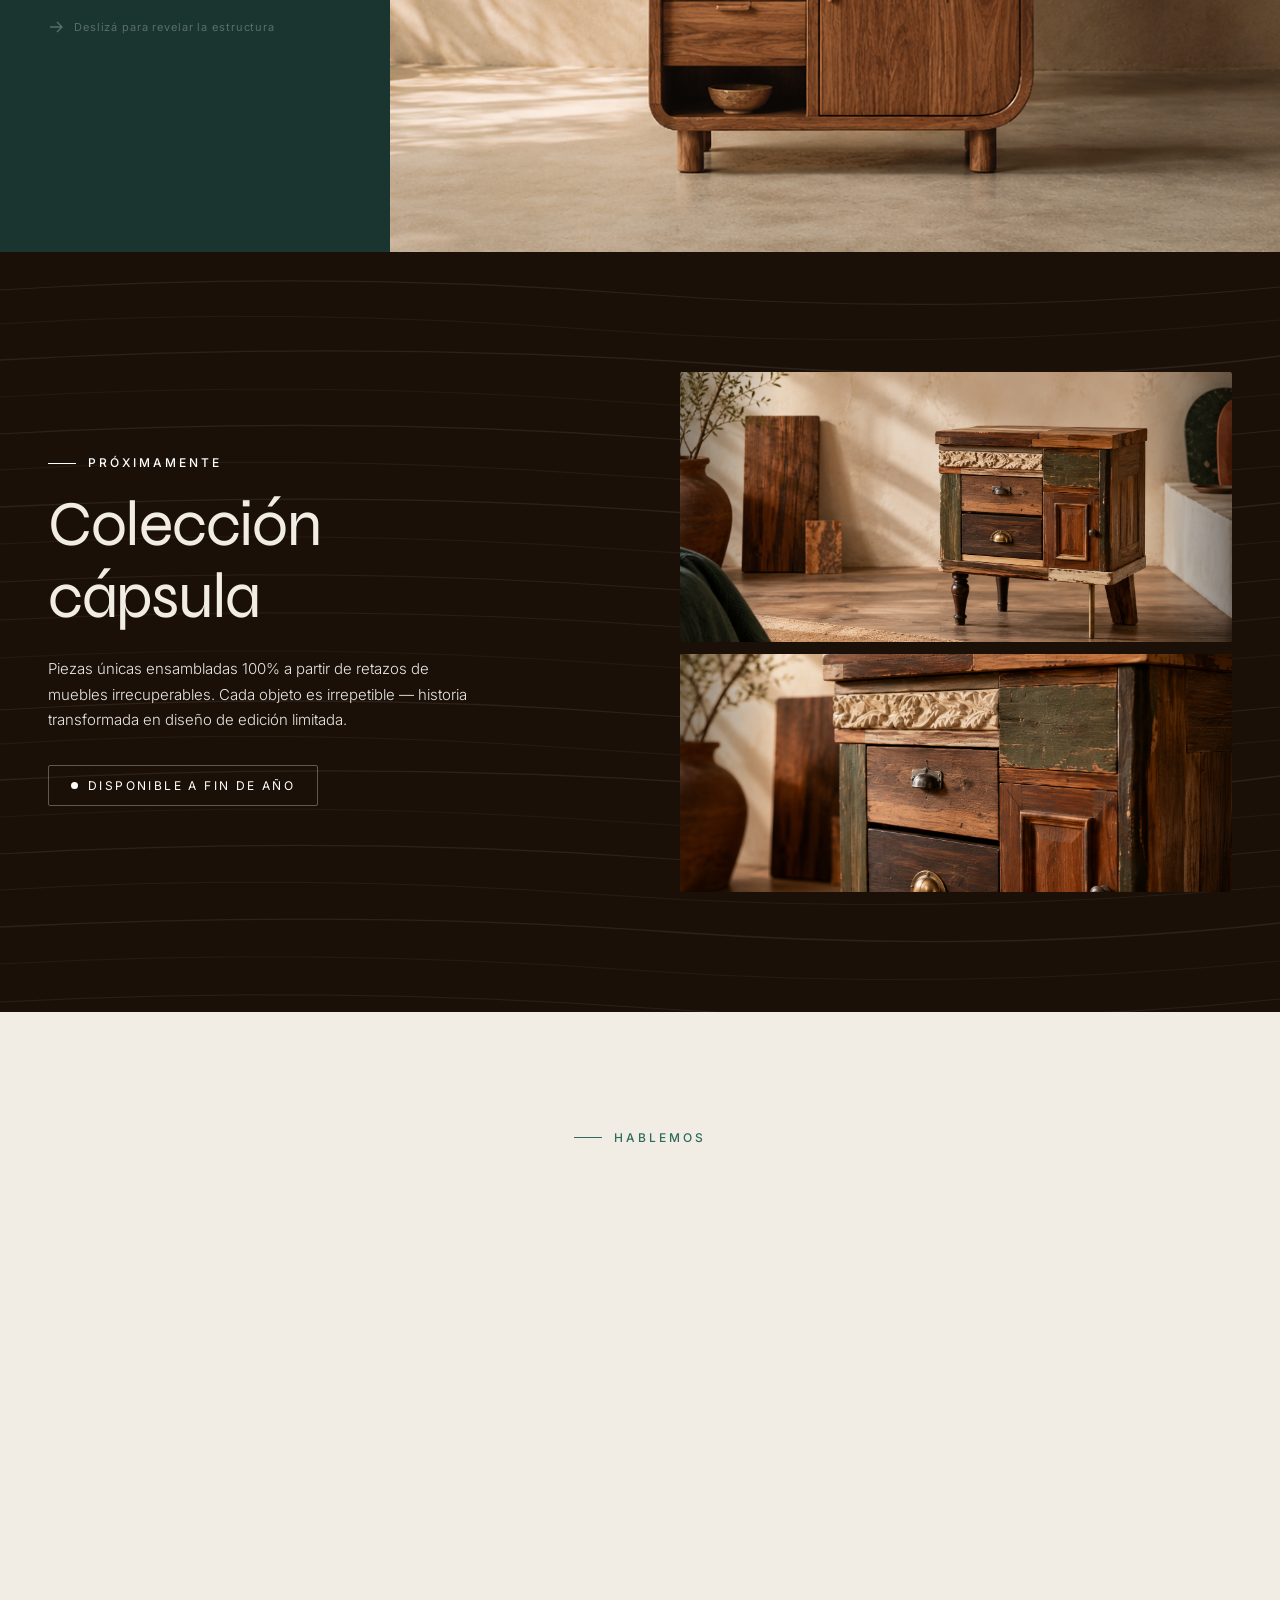
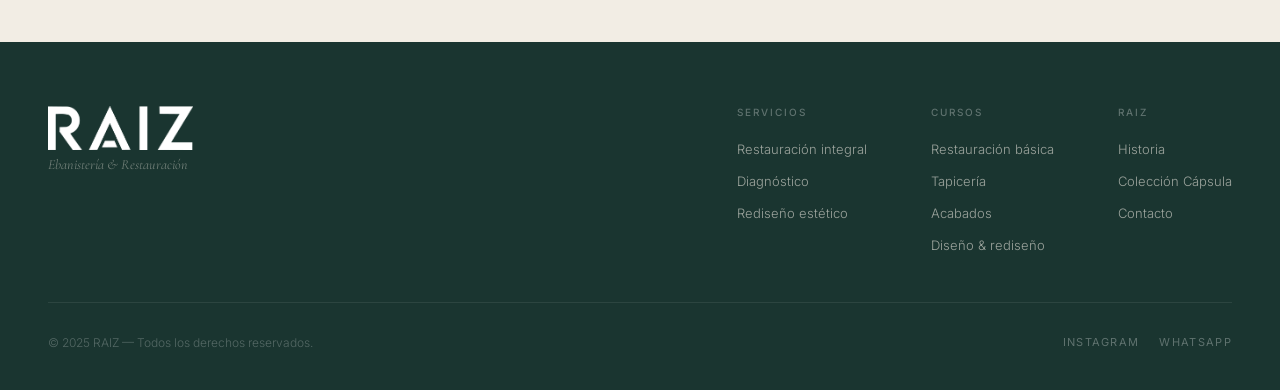
==== commit 0e46a829: "PRE ENTREGA REAL" ====
--- a/index.html
+++ b/index.html
@@ -139,7 +139,7 @@
         </h2>
 
         <blockquote class="about__quote reveal reveal-delay-2">
-          <span class="typewriter-text"></span><span class="typewriter-cursor" aria-hidden="true"></span>
+          "Restaurar no es volver atrás, es darle una nueva oportunidad al origen."
         </blockquote>
 
         <div class="about__stats">
@@ -152,7 +152,7 @@
           <div class="about__stat reveal reveal-delay-3">
             <div class="about__stat-number" data-count="8" data-suffix="" id="stat2" style="padding-left:32px">
               <span class="count-value">0</span>
-              <span style="font-family:var(--font-serif);font-style:italic;color:var(--terracotta)"> años</span>
+              <span style="font-family:var(--font-serif);font-style:italic;color:var(--plum)"> años</span>
             </div>
             <div class="about__stat-label" style="padding-left:32px">De trayectoria</div>
           </div>
@@ -189,85 +189,75 @@
   <!-- ================================
        CURSOS
        ================================ -->
-  <section class="section section--terracotta grain-dark" id="cursos">
-    <div style="max-width:1400px;margin:0 auto;">
-
-      <div class="cursos__header">
+  <section class="cursos-list" id="cursos">
+    <div class="cursos-list__inner">
+
+      <div class="cursos-list__header reveal">
         <div>
-          <p class="section__label reveal">Formación</p>
-          <h2 class="section__heading reveal reveal-delay-1">
-            Cursos<br><em>& talleres</em>
-          </h2>
-        </div>
-        <a href="#contacto" class="btn-ghost reveal reveal-delay-2" style="color:var(--white);border-color:rgba(255,255,255,0.4);">
-          Ver todos los cursos →
+          <p class="cursos-list__label">Formación</p>
+          <h2 class="cursos-list__heading">Cursos<br><em>& talleres</em></h2>
+        </div>
+        <a href="curso-acabados.html" class="cursos-list__link">Ver todos los cursos</a>
+      </div>
+
+      <div class="cursos-list__rows">
+
+        <!-- Curso 1 -->
+        <a class="curso-row reveal" href="curso-acabados.html">
+          <img class="curso-row__bg" src="assets/images/Restauración básica de muebles.png" alt="">
+          <div class="curso-row__inner">
+            <span class="curso-row__num" aria-hidden="true">01</span>
+            <div class="curso-row__main">
+              <p class="curso-row__level">Nivel inicial</p>
+              <h3 class="curso-row__title">Restauración básica<br>de muebles</h3>
+            </div>
+            <div class="curso-row__meta">
+              <span class="curso-row__duration">4 clases</span>
+              <span class="curso-row__price">$45.000</span>
+            </div>
+            <span class="curso-row__arrow">
+              <svg width="20" height="20" viewBox="0 0 24 24" fill="none" stroke="currentColor" stroke-width="1.5"><path d="M5 12h14M13 6l6 6-6 6"/></svg>
+            </span>
+          </div>
         </a>
-      </div>
-
-      <div class="cursos__grid">
-
-        <!-- Curso 1 -->
-        <div class="curso-card reveal">
-          <span class="curso-card__num" aria-hidden="true">01</span>
-          <div class="curso-card__img-wrap">
-            <img src="assets/images/Restauración básica de muebles.png" alt="Restauración básica de muebles" class="curso-card__img">
-          </div>
-          <div class="curso-card__body">
-            <p class="curso-card__level">Nivel inicial</p>
-            <h3 class="curso-card__title">Restauración básica de muebles</h3>
-            <div class="curso-card__footer">
-              <span class="curso-card__price">$45.000 <span>/ 4 clases</span></span>
-              <a href="#cursos" class="curso-card__btn">
-                Ver programa
-                <svg width="13" height="13" viewBox="0 0 14 14" fill="none" stroke="currentColor" stroke-width="2">
-                  <path d="M1 7h12M8 2l5 5-5 5"/>
-                </svg>
-              </a>
-            </div>
-          </div>
-        </div>
 
         <!-- Curso 2 -->
-        <div class="curso-card reveal reveal-delay-1">
-          <span class="curso-card__num" aria-hidden="true">02</span>
-          <div class="curso-card__img-wrap">
-            <img src="assets/images/Tapiceria contemporanea2.png" alt="Tapicería contemporánea" class="curso-card__img">
-          </div>
-          <div class="curso-card__body">
-            <p class="curso-card__level">Nivel intermedio</p>
-            <h3 class="curso-card__title">Tapicería contemporánea</h3>
-            <div class="curso-card__footer">
-              <span class="curso-card__price">$68.000 <span>/ 6 clases</span></span>
-              <a href="#cursos" class="curso-card__btn">
-                Ver programa
-                <svg width="13" height="13" viewBox="0 0 14 14" fill="none" stroke="currentColor" stroke-width="2">
-                  <path d="M1 7h12M8 2l5 5-5 5"/>
-                </svg>
-              </a>
-            </div>
-          </div>
-        </div>
+        <a class="curso-row reveal reveal-delay-1" href="curso-acabados.html">
+          <img class="curso-row__bg" src="assets/images/Tapiceria contemporanea2.png" alt="">
+          <div class="curso-row__inner">
+            <span class="curso-row__num" aria-hidden="true">02</span>
+            <div class="curso-row__main">
+              <p class="curso-row__level">Nivel intermedio</p>
+              <h3 class="curso-row__title">Tapicería<br>contemporánea</h3>
+            </div>
+            <div class="curso-row__meta">
+              <span class="curso-row__duration">6 clases</span>
+              <span class="curso-row__price">$68.000</span>
+            </div>
+            <span class="curso-row__arrow">
+              <svg width="20" height="20" viewBox="0 0 24 24" fill="none" stroke="currentColor" stroke-width="1.5"><path d="M5 12h14M13 6l6 6-6 6"/></svg>
+            </span>
+          </div>
+        </a>
 
         <!-- Curso 3 -->
-        <div class="curso-card reveal reveal-delay-2">
-          <span class="curso-card__num" aria-hidden="true">03</span>
-          <div class="curso-card__img-wrap">
-            <img src="assets/images/Acabados & protección.png" alt="Acabados & protección" class="curso-card__img">
-          </div>
-          <div class="curso-card__body">
-            <p class="curso-card__level">Nivel avanzado</p>
-            <h3 class="curso-card__title">Acabados & protección</h3>
-            <div class="curso-card__footer">
-              <span class="curso-card__price">$52.000 <span>/ 4 clases</span></span>
-              <a href="curso-acabados.html" class="curso-card__btn">
-                Ver programa
-                <svg width="13" height="13" viewBox="0 0 14 14" fill="none" stroke="currentColor" stroke-width="2">
-                  <path d="M1 7h12M8 2l5 5-5 5"/>
-                </svg>
-              </a>
-            </div>
-          </div>
-        </div>
+        <a class="curso-row reveal reveal-delay-2" href="curso-acabados.html">
+          <img class="curso-row__bg" src="assets/images/Acabados & protección.png" alt="">
+          <div class="curso-row__inner">
+            <span class="curso-row__num" aria-hidden="true">03</span>
+            <div class="curso-row__main">
+              <p class="curso-row__level">Nivel avanzado</p>
+              <h3 class="curso-row__title">Acabados<br>& protección</h3>
+            </div>
+            <div class="curso-row__meta">
+              <span class="curso-row__duration">4 clases</span>
+              <span class="curso-row__price">$52.000</span>
+            </div>
+            <span class="curso-row__arrow">
+              <svg width="20" height="20" viewBox="0 0 24 24" fill="none" stroke="currentColor" stroke-width="1.5"><path d="M5 12h14M13 6l6 6-6 6"/></svg>
+            </span>
+          </div>
+        </a>
 
       </div>
     </div>
@@ -454,6 +444,152 @@
 
 
   <!-- ================================
+       RESTAURACIÓN INTEGRAL
+       ================================ -->
+  <section class="section section--cream" id="restauracion">
+    <div style="max-width:1400px;margin:0 auto;">
+
+      <p class="section__label reveal">Materiales</p>
+      <h2 class="section__heading reveal reveal-delay-1">
+        Las maderas<br>con las que <em>trabajamos</em>
+      </h2>
+      <p class="reveal reveal-delay-2" style="font-family:var(--font-body);font-size:16px;font-weight:300;color:rgba(26,53,48,0.7);margin-top:20px;max-width:520px;line-height:1.7;">
+        Cada especie tiene su carácter, su densidad y su historia. Conocer la madera es el primer paso de cualquier restauración.
+      </p>
+
+      <div class="madera__tabs reveal reveal-delay-2">
+
+        <div class="madera__tab madera__tab--photo active" style="background-image:url('assets/images/roble americano.png')">
+          <div class="madera__tab-shade"></div>
+          <span class="madera__tab-num">01</span>
+          <span class="madera__tab-label">Roble Am.</span>
+          <div class="madera__tab-body">
+            <p class="madera__tab-title">Grano recto y fuerte</p>
+            <h3 class="madera__tab-heading">Roble<br>americano</h3>
+            <p class="madera__tab-text">Madera de grano recto y poro abierto, en tonos que van del miel al castaño claro. Muy estable dimensionalmente y de gran resistencia mecánica. Base de gran parte del mobiliario clásico y la ebanistería de exportación.</p>
+          </div>
+        </div>
+
+        <div class="madera__tab madera__tab--photo" style="background-image:url('assets/images/roble europeo.png')">
+          <div class="madera__tab-shade"></div>
+          <span class="madera__tab-num">02</span>
+          <span class="madera__tab-label">Roble Eu.</span>
+          <div class="madera__tab-body">
+            <p class="madera__tab-title">Clásico estructural</p>
+            <h3 class="madera__tab-heading">Roble<br>europeo</h3>
+            <p class="madera__tab-text">La referencia de la ebanistería tradicional. Resistente, de poro abierto y tono dorado, acepta acabados que van del mate al brillante sin perder carácter. Base de los mejores muebles del siglo XIX y XX.</p>
+          </div>
+        </div>
+
+        <div class="madera__tab madera__tab--photo" style="background-image:url('assets/images/cedro argentino.png')">
+          <div class="madera__tab-shade"></div>
+          <span class="madera__tab-num">03</span>
+          <span class="madera__tab-label">Cedro</span>
+          <div class="madera__tab-body">
+            <p class="madera__tab-title">Aromático nativo</p>
+            <h3 class="madera__tab-heading">Cedro<br>argentino</h3>
+            <p class="madera__tab-text">Liviana y aromática, con veta fina y tonos que van del rosado al rojo ladrillo. Muy presente en muebles antiguos locales. Fácil de trabajar y con excelente respuesta a aceites y ceras naturales.</p>
+          </div>
+        </div>
+
+        <div class="madera__tab madera__tab--photo" style="background-image:url('assets/images/lapacho.png')">
+          <div class="madera__tab-shade"></div>
+          <span class="madera__tab-num">04</span>
+          <span class="madera__tab-label">Lapacho</span>
+          <div class="madera__tab-body">
+            <p class="madera__tab-title">Dureza extrema</p>
+            <h3 class="madera__tab-heading">Lapacho</h3>
+            <p class="madera__tab-text">Una de las maderas más duras de Sudamérica. Veta irregular y tonos que van del castaño al amarillo oscuro. Presente en estructuras que requieren resistencia extrema al desgaste y al tiempo.</p>
+          </div>
+        </div>
+
+        <div class="madera__tab madera__tab--photo" style="background-image:url('assets/images/pino oregon.png')">
+          <div class="madera__tab-shade"></div>
+          <span class="madera__tab-num">05</span>
+          <span class="madera__tab-label">Pino</span>
+          <div class="madera__tab-body">
+            <p class="madera__tab-title">Versátil y noble</p>
+            <h3 class="madera__tab-heading">Pino<br>oregón</h3>
+            <p class="madera__tab-text">Veta recta y tonos cálidos ámbar. Liviano pero resistente, es la base ideal para restauraciones donde el peso importa. Acepta todo tipo de tintes y barnices con resultado uniforme y elegante.</p>
+          </div>
+        </div>
+
+      </div>
+
+    </div>
+  </section>
+
+
+  <!-- ================================
+       VALORES — SLIDER FULL WIDTH
+       ================================ -->
+  <section class="valores">
+
+    <div class="valores__slider">
+
+      <!-- Slide 1 -->
+      <div class="valores__slide">
+        <div class="valores__bg" style="background-image: url('assets/images/banner 1.png');"></div>
+        <div class="valores__overlay"></div>
+        <div class="valores__slide-inner">
+          <span class="valores__num">01</span>
+          <div class="valores__body">
+            <h3 class="valores__title">Volver al origen,<br>sin volver al pasado.</h3>
+          </div>
+        </div>
+      </div>
+
+      <!-- Slide 2 -->
+      <div class="valores__slide">
+        <div class="valores__bg" style="background-image: url('assets/images/banner 2.png');"></div>
+        <div class="valores__overlay"></div>
+        <div class="valores__slide-inner">
+          <span class="valores__num">02</span>
+          <div class="valores__body">
+            <h3 class="valores__title">Cada marca cuenta<br>una forma de hacer.</h3>
+          </div>
+        </div>
+      </div>
+
+      <!-- Slide 3 -->
+      <div class="valores__slide">
+        <div class="valores__bg" style="background-image: url('assets/images/banner 3.png');"></div>
+        <div class="valores__overlay"></div>
+        <div class="valores__slide-inner">
+          <span class="valores__num">03</span>
+          <div class="valores__body">
+            <h3 class="valores__title">Piezas con historia,<br>acabados del presente.</h3>
+          </div>
+        </div>
+      </div>
+
+    </div>
+
+    <!-- Controles -->
+    <div class="valores__controls">
+      <button class="valores__arrow valores__arrow--prev" aria-label="Anterior">
+        <svg width="20" height="20" viewBox="0 0 20 20" fill="none" stroke="currentColor" stroke-width="1.5">
+          <path d="M13 4l-6 6 6 6"/>
+        </svg>
+      </button>
+
+      <div class="valores__dots">
+        <button class="valores__dot active" aria-label="Slide 1"></button>
+        <button class="valores__dot" aria-label="Slide 2"></button>
+        <button class="valores__dot" aria-label="Slide 3"></button>
+      </div>
+
+      <button class="valores__arrow valores__arrow--next" aria-label="Siguiente">
+        <svg width="20" height="20" viewBox="0 0 20 20" fill="none" stroke="currentColor" stroke-width="1.5">
+          <path d="M7 4l6 6-6 6"/>
+        </svg>
+      </button>
+    </div>
+
+  </section>
+
+
+  <!-- ================================
        MAGNIFIER — Anatomía del mueble
        ================================ -->
   <section class="magnifier" id="anatomia">
@@ -473,154 +609,21 @@
 
     <!-- Stage: imagen base + imagen esqueleto + anillo -->
     <div class="magnifier__stage" id="magnifierStage">
+      <div class="magnifier__mobile-title">Lo que no se ve<br>sostiene todo.</div>
       <img src="assets/images/mueble listo.png" alt="Mueble terminado RAIZ" class="magnifier__base">
       <img src="assets/images/mueble ergonomico.png" alt="Estructura del mueble" class="magnifier__reveal" id="magnifierReveal">
       <div class="magnifier__ring" id="magnifierRing"></div>
-    </div>
-
-  </section>
-
-
-  <!-- ================================
-       RESTAURACIÓN INTEGRAL
-       ================================ -->
-  <section class="section section--cream" id="restauracion">
-    <div style="max-width:1400px;margin:0 auto;">
-
-      <p class="section__label reveal">Materiales</p>
-      <h2 class="section__heading reveal reveal-delay-1">
-        Las maderas<br>con las que <em>trabajamos</em>
-      </h2>
-      <p class="reveal reveal-delay-2" style="font-family:var(--font-body);font-size:16px;font-weight:300;color:rgba(26,53,48,0.7);margin-top:20px;max-width:520px;line-height:1.7;">
-        Cada especie tiene su carácter, su densidad y su historia. Conocer la madera es el primer paso de cualquier restauración.
-      </p>
-
-      <div class="madera__tabs reveal reveal-delay-2">
-
-        <div class="madera__tab madera__tab--photo active" style="background-image:url('assets/images/roble americano.png')">
-          <div class="madera__tab-shade"></div>
-          <span class="madera__tab-num">01</span>
-          <span class="madera__tab-label">Roble Am.</span>
-          <div class="madera__tab-body">
-            <p class="madera__tab-title">Grano recto y fuerte</p>
-            <h3 class="madera__tab-heading">Roble<br>americano</h3>
-            <p class="madera__tab-text">Madera de grano recto y poro abierto, en tonos que van del miel al castaño claro. Muy estable dimensionalmente y de gran resistencia mecánica. Base de gran parte del mobiliario clásico y la ebanistería de exportación.</p>
-          </div>
-        </div>
-
-        <div class="madera__tab madera__tab--photo" style="background-image:url('assets/images/roble europeo.png')">
-          <div class="madera__tab-shade"></div>
-          <span class="madera__tab-num">02</span>
-          <span class="madera__tab-label">Roble Eu.</span>
-          <div class="madera__tab-body">
-            <p class="madera__tab-title">Clásico estructural</p>
-            <h3 class="madera__tab-heading">Roble<br>europeo</h3>
-            <p class="madera__tab-text">La referencia de la ebanistería tradicional. Resistente, de poro abierto y tono dorado, acepta acabados que van del mate al brillante sin perder carácter. Base de los mejores muebles del siglo XIX y XX.</p>
-          </div>
-        </div>
-
-        <div class="madera__tab madera__tab--photo" style="background-image:url('assets/images/cedro argentino.png')">
-          <div class="madera__tab-shade"></div>
-          <span class="madera__tab-num">03</span>
-          <span class="madera__tab-label">Cedro</span>
-          <div class="madera__tab-body">
-            <p class="madera__tab-title">Aromático nativo</p>
-            <h3 class="madera__tab-heading">Cedro<br>argentino</h3>
-            <p class="madera__tab-text">Liviana y aromática, con veta fina y tonos que van del rosado al rojo ladrillo. Muy presente en muebles antiguos locales. Fácil de trabajar y con excelente respuesta a aceites y ceras naturales.</p>
-          </div>
-        </div>
-
-        <div class="madera__tab madera__tab--photo" style="background-image:url('assets/images/lapacho.png')">
-          <div class="madera__tab-shade"></div>
-          <span class="madera__tab-num">04</span>
-          <span class="madera__tab-label">Lapacho</span>
-          <div class="madera__tab-body">
-            <p class="madera__tab-title">Dureza extrema</p>
-            <h3 class="madera__tab-heading">Lapacho</h3>
-            <p class="madera__tab-text">Una de las maderas más duras de Sudamérica. Veta irregular y tonos que van del castaño al amarillo oscuro. Presente en estructuras que requieren resistencia extrema al desgaste y al tiempo.</p>
-          </div>
-        </div>
-
-        <div class="madera__tab madera__tab--photo" style="background-image:url('assets/images/pino oregon.png')">
-          <div class="madera__tab-shade"></div>
-          <span class="madera__tab-num">05</span>
-          <span class="madera__tab-label">Pino</span>
-          <div class="madera__tab-body">
-            <p class="madera__tab-title">Versátil y noble</p>
-            <h3 class="madera__tab-heading">Pino<br>oregón</h3>
-            <p class="madera__tab-text">Veta recta y tonos cálidos ámbar. Liviano pero resistente, es la base ideal para restauraciones donde el peso importa. Acepta todo tipo de tintes y barnices con resultado uniforme y elegante.</p>
-          </div>
-        </div>
-
-      </div>
-
-    </div>
-  </section>
-
-
-  <!-- ================================
-       VALORES — SLIDER FULL WIDTH
-       ================================ -->
-  <section class="valores">
-
-    <div class="valores__slider">
-
-      <!-- Slide 1 -->
-      <div class="valores__slide">
-        <div class="valores__bg" style="background-image: url('assets/images/banner 1.png');"></div>
-        <div class="valores__overlay"></div>
-        <div class="valores__slide-inner">
-          <span class="valores__num">01</span>
-          <div class="valores__body">
-            <h3 class="valores__title">Volver al origen,<br>sin volver al pasado.</h3>
-          </div>
-        </div>
-      </div>
-
-      <!-- Slide 2 -->
-      <div class="valores__slide">
-        <div class="valores__bg" style="background-image: url('assets/images/banner 2.png');"></div>
-        <div class="valores__overlay"></div>
-        <div class="valores__slide-inner">
-          <span class="valores__num">02</span>
-          <div class="valores__body">
-            <h3 class="valores__title">Cada marca cuenta<br>una forma de hacer.</h3>
-          </div>
-        </div>
-      </div>
-
-      <!-- Slide 3 -->
-      <div class="valores__slide">
-        <div class="valores__bg" style="background-image: url('assets/images/banner 3.png');"></div>
-        <div class="valores__overlay"></div>
-        <div class="valores__slide-inner">
-          <span class="valores__num">03</span>
-          <div class="valores__body">
-            <h3 class="valores__title">Piezas con historia,<br>acabados del presente.</h3>
-          </div>
-        </div>
-      </div>
-
-    </div>
-
-    <!-- Controles -->
-    <div class="valores__controls">
-      <button class="valores__arrow valores__arrow--prev" aria-label="Anterior">
-        <svg width="20" height="20" viewBox="0 0 20 20" fill="none" stroke="currentColor" stroke-width="1.5">
-          <path d="M13 4l-6 6 6 6"/>
+      <button class="magnifier__reveal-btn" id="magnifierRevealBtn" aria-label="Revelar estructura interna">
+        <svg width="16" height="16" viewBox="0 0 24 24" fill="none" stroke="currentColor" stroke-width="1.5" stroke-linecap="round">
+          <path d="M1 12s4-8 11-8 11 8 11 8-4 8-11 8-11-8-11-8z"/><circle cx="12" cy="12" r="3"/>
         </svg>
+        Revelar estructura
       </button>
-
-      <div class="valores__dots">
-        <button class="valores__dot active" aria-label="Slide 1"></button>
-        <button class="valores__dot" aria-label="Slide 2"></button>
-        <button class="valores__dot" aria-label="Slide 3"></button>
-      </div>
-
-      <button class="valores__arrow valores__arrow--next" aria-label="Siguiente">
-        <svg width="20" height="20" viewBox="0 0 20 20" fill="none" stroke="currentColor" stroke-width="1.5">
-          <path d="M7 4l6 6-6 6"/>
+      <button class="magnifier__hide-btn" id="magnifierHideBtn" aria-label="Ocultar estructura">
+        <svg width="16" height="16" viewBox="0 0 24 24" fill="none" stroke="currentColor" stroke-width="1.5" stroke-linecap="round">
+          <path d="M17.94 17.94A10.07 10.07 0 0 1 12 20c-7 0-11-8-11-8a18.45 18.45 0 0 1 5.06-5.94M9.9 4.24A9.12 9.12 0 0 1 12 4c7 0 11 8 11 8a18.5 18.5 0 0 1-2.16 3.19m-6.72-1.07a3 3 0 1 1-4.24-4.24"/><line x1="1" y1="1" x2="23" y2="23"/>
         </svg>
+        Ocultar
       </button>
     </div>
 
--- a/css/style.css
+++ b/css/style.css
@@ -12,9 +12,9 @@
   --dark:        #1a3530;
   --dark-mid:    #244740;
   --teal:        #2d6b5e;
-  --mustard:     #c9a227;
+  --sage:        #7ecfc0;
+  --sand:        #c9b89a;
   --apple:       #6e9b38;
-  --terracotta:  #c4623a;
   --plum:        #1a1007;
   --white:       #ffffff;
   --text-dark:   #1a1a1a;
@@ -116,7 +116,7 @@
   left: 0;
   width: 0;
   height: 1px;
-  background: var(--terracotta);
+  background: var(--sage);
   transition: width 0.3s var(--ease-out);
 }
 
@@ -142,8 +142,8 @@
 }
 
 .nav__cta:hover {
-  background: var(--mustard);
-  color: var(--white);
+  background: var(--plum);
+  color: var(--cream);
 }
 
 .nav__hamburger {
@@ -194,7 +194,7 @@
 }
 
 .nav__mobile a:hover {
-  color: var(--terracotta);
+  color: var(--sage);
 }
 
 /* =============================================
@@ -237,8 +237,8 @@
   position: absolute;
   inset: 0;
   background:
-    linear-gradient(to right, rgba(14,28,24,0.92) 0%, rgba(14,28,24,0.70) 20%, rgba(14,28,24,0.30) 40%, transparent 56%),
-    linear-gradient(to top, rgba(18,35,30,0.4) 0%, transparent 30%);
+    linear-gradient(to right, rgba(14,28,24,1) 0%, rgba(14,28,24,1) 25%, rgba(14,28,24,0.65) 48%, transparent 72%),
+    linear-gradient(to top, rgba(18,35,30,0.25) 0%, transparent 25%);
   z-index: 1;
 }
 
@@ -277,7 +277,7 @@
   font-weight: 400;
   letter-spacing: 0.2em;
   text-transform: uppercase;
-  color: var(--terracotta);
+  color: var(--sage);
   margin-bottom: 28px;
   display: flex;
   align-items: center;
@@ -290,7 +290,7 @@
   display: block;
   width: 32px;
   height: 1px;
-  background: var(--terracotta);
+  background: var(--sage);
 }
 
 .hero__title {
@@ -370,16 +370,16 @@
   font-weight: 700;
   letter-spacing: 0.12em;
   text-transform: uppercase;
-  color: var(--white);
-  background: var(--terracotta);
+  color: var(--plum);
+  background: var(--sage);
   padding: 16px 32px;
   border-radius: 2px;
-  transition: background 0.3s ease, transform 0.3s ease;
+  transition: background 0.3s ease, color 0.3s ease, transform 0.3s ease;
 }
 
 .btn-primary:hover {
-  background: var(--mustard);
-  color: var(--white);
+  background: var(--dark);
+  color: var(--cream);
   transform: translateY(-2px);
 }
 
@@ -404,8 +404,8 @@
 }
 
 .btn-ghost:hover {
-  color: var(--mustard);
-  border-color: var(--mustard);
+  color: var(--sage);
+  border-color: var(--sage);
 }
 
 /* Scroll indicator */
@@ -445,7 +445,7 @@
 .ticker {
   position: relative;
   z-index: 3;
-  background: var(--terracotta);
+  background: var(--plum);
   padding: 14px 0;
   overflow: hidden;
   display: flex;
@@ -550,7 +550,7 @@
   font-weight: 500;
   letter-spacing: 0.25em;
   text-transform: uppercase;
-  color: var(--terracotta);
+  color: var(--teal);
   margin-bottom: 20px;
   display: flex;
   align-items: center;
@@ -564,7 +564,7 @@
   width: 28px;
   height: 1px;
   flex-shrink: 0;
-  background: var(--terracotta);
+  background: var(--teal);
 }
 
 /* Secciones oscuras → blanco */
@@ -591,21 +591,21 @@
   background: var(--white);
 }
 
-/* Sección mustard → texto oscuro, em blanco */
-.section--mustard {
-  background: var(--mustard);
-}
-.section--mustard .section__label {
+/* Sección sand → texto oscuro */
+.section--sand {
+  background: var(--sand);
+}
+.section--sand .section__label {
   color: rgba(26,53,48,0.65);
 }
-.section--mustard .section__label::before {
+.section--sand .section__label::before {
   background: rgba(26,53,48,0.5);
 }
-.section--mustard .section__heading {
+.section--sand .section__heading {
   color: var(--dark);
 }
-.section--mustard .section__heading em {
-  color: rgba(255,255,255,0.92);
+.section--sand .section__heading em {
+  color: var(--plum);
 }
 
 /* Sección apple → fondo crema, texto oscuro */
@@ -622,20 +622,21 @@
   color: var(--dark);
 }
 .section--apple .section__heading em {
-  color: var(--terracotta);
-}
-
-/* Sección terracotta → blanco */
+  color: var(--teal);
+}
+
+/* Sección terracotta → ahora usa plum */
 .section--terracotta {
-  background: var(--terracotta);
+  background: var(--plum);
+  color: var(--cream);
 }
 
 .section--terracotta .section__label {
-  color: var(--white);
+  color: var(--sage);
 }
 
 .section--terracotta .section__label::before {
-  background: var(--white);
+  background: var(--sage);
 }
 
 .section--terracotta .section__heading {
@@ -709,7 +710,7 @@
   font-family: var(--font-serif);
   font-style: italic;
   font-weight: 600;
-  color: var(--terracotta);
+  color: var(--sage);
 }
 
 .about__img-accent {
@@ -731,7 +732,7 @@
   font-size: clamp(18px, 2vw, 30px);
   line-height: 1.3;
   color: var(--dark);
-  border-left: 2px solid var(--terracotta);
+  border-left: 2px solid var(--teal);
   padding-left: 28px;
   margin-top: 48px;
   min-height: 2.6em;
@@ -741,7 +742,7 @@
   display: inline-block;
   width: 2px;
   height: 0.9em;
-  background: var(--terracotta);
+  background: var(--sage);
   margin-left: 3px;
   vertical-align: text-bottom;
   animation: tw-blink 0.7s step-end infinite;
@@ -819,9 +820,9 @@
   100%       { opacity: 0; }
 }
 
-.about__slide--1 { animation: cf-slide-1 9s ease-in-out infinite; }
-.about__slide--2 { animation: cf-slide-2 9s ease-in-out infinite; }
-.about__slide--3 { animation: cf-slide-3 9s ease-in-out infinite; }
+.about__slide--1 { animation: cf-slide-1 6s ease-in-out infinite; }
+.about__slide--2 { animation: cf-slide-2 6s ease-in-out infinite; }
+.about__slide--3 { animation: cf-slide-3 6s ease-in-out infinite; }
 
 .about__img-accent {
   position: absolute;
@@ -860,13 +861,13 @@
   font-weight: 300;
   line-height: 1;
   letter-spacing: -0.02em;
-  color: var(--dark);
+  color: var(--plum);
 }
 
 .about__stat-number span {
   font-family: var(--font-serif);
   font-style: italic;
-  color: var(--terracotta);
+  color: var(--plum);
 }
 
 .about__stat-label {
@@ -908,7 +909,7 @@
 .proceso__tab {
   position: relative;
   flex: 1;
-  background: var(--terracotta);
+  background: var(--plum);
   border-radius: 2px;
   overflow: hidden;
   cursor: pointer;
@@ -920,12 +921,12 @@
 }
 
 .proceso__tab:not(.active):hover {
-  background: #b55530;
+  background: #2d1c0d;
 }
 
 .proceso__tab.active {
   flex: 3.5;
-  background: #a84e2d;
+  background: #251508;
   cursor: default;
 }
 
@@ -948,7 +949,7 @@
   left: 125%;
 }
 
-/* Mustard accent line */
+/* Sage accent line */
 .proceso__tab::before {
   content: '';
   position: absolute;
@@ -956,7 +957,7 @@
   left: 0;
   right: 0;
   height: 3px;
-  background: var(--mustard);
+  background: var(--sage);
   transform: scaleX(0);
   transform-origin: left;
   transition: transform 0.55s var(--ease-out);
@@ -1146,7 +1147,7 @@
   position: absolute;
   bottom: 0; left: 0; right: 0;
   height: 3px;
-  background: var(--mustard);
+  background: var(--sage);
   transform: scaleX(0);
   transform-origin: left;
   transition: transform 0.55s var(--ease-out);
@@ -1395,150 +1396,225 @@
 }
 
 /* =============================================
-   CURSOS
+   CURSOS — Lista editorial
    ============================================= */
 
-.cursos__header {
+.cursos-list {
+  background: var(--plum);
+  padding: 100px 0 80px;
+  overflow: hidden;
+}
+
+.cursos-list__inner {
+  max-width: 1400px;
+  margin: 0 auto;
+  padding: 0 80px;
+}
+
+.cursos-list__header {
   display: flex;
   align-items: flex-end;
   justify-content: space-between;
-  margin-bottom: 64px;
+  margin-bottom: 72px;
   flex-wrap: wrap;
-  gap: 32px;
-}
-
-.cursos__grid {
-  display: grid;
-  grid-template-columns: repeat(3, 1fr);
-  gap: 20px;
-}
-
-/* Card opción E — número fantasma + imagen + cuerpo */
-.curso-card {
+  gap: 24px;
+}
+
+.cursos-list__label {
+  font-family: var(--font-body);
+  font-size: 11px;
+  font-weight: 500;
+  letter-spacing: 0.22em;
+  text-transform: uppercase;
+  color: var(--sage);
+  display: flex;
+  align-items: center;
+  gap: 10px;
+  margin-bottom: 16px;
+}
+.cursos-list__label::before {
+  content: '';
+  display: block;
+  width: 24px;
+  height: 1px;
+  background: var(--sage);
+}
+
+.cursos-list__heading {
+  font-family: 'Syne', sans-serif;
+  font-weight: 300;
+  font-size: clamp(36px, 5vw, 64px);
+  line-height: 1.08;
+  letter-spacing: -0.02em;
+  color: var(--white);
+}
+.cursos-list__heading em {
+  font-style: normal;
+  color: rgba(255,255,255,0.45);
+}
+
+.cursos-list__link {
+  font-family: var(--font-sans);
+  font-size: 13px;
+  font-weight: 600;
+  letter-spacing: 0.08em;
+  text-transform: uppercase;
+  color: var(--plum);
+  background: var(--sage);
+  border: 1.5px solid var(--sage);
+  padding: 12px 28px;
+  border-radius: 40px;
+  transition: background 0.25s, color 0.25s, border-color 0.25s;
+  white-space: nowrap;
+  align-self: flex-end;
+}
+.cursos-list__link:hover {
+  background: transparent;
+  color: var(--sage);
+  border-color: var(--sage);
+}
+
+/* ---- Filas ---- */
+.cursos-list__rows {
+  border-top: 1px solid rgba(255,255,255,0.08);
+}
+
+.curso-row {
   position: relative;
+  display: block;
   overflow: hidden;
-  border-radius: 4px;
-  border: 1px solid rgba(255,255,255,0.07);
-  cursor: pointer;
-}
-
-.curso-card:nth-child(1) { background: radial-gradient(circle at 85% 10%, #2e1e08 0%, #100b04 70%); }
-.curso-card:nth-child(2) { background: radial-gradient(circle at 85% 10%, #221510 0%, #100b04 70%); }
-.curso-card:nth-child(3) { background: radial-gradient(circle at 85% 10%, #182418 0%, #0e1008 70%); }
-
-/* Número fantasma */
-.curso-card__num {
-  position: absolute;
-  top: -18px;
-  right: -4px;
-  font-family: 'Syne', sans-serif;
-  font-size: 120px;
-  font-weight: 700;
-  line-height: 1;
-  color: rgba(255,255,255,0.05);
-  pointer-events: none;
-  user-select: none;
-  z-index: 0;
-}
-
-/* Contenedor imagen */
-.curso-card__img-wrap {
-  position: relative;
-  aspect-ratio: 4/3;
-  overflow: hidden;
-}
-
-.curso-card__img {
+  border-bottom: 1px solid rgba(255,255,255,0.08);
+  text-decoration: none;
+}
+
+/* Imagen de fondo — se revela al hover */
+.curso-row__bg {
   position: absolute;
   inset: 0;
   width: 100%;
   height: 100%;
   object-fit: cover;
-  transition: transform 0.7s cubic-bezier(0.16,1,0.3,1);
-}
-
-.curso-card:hover .curso-card__img {
-  transform: scale(1.05);
-}
-
-/* Cuerpo */
-.curso-card__body {
-  padding: 22px 22px 24px;
+  object-position: center;
+  opacity: 0.22;
+  transform: scale(1);
+  transition: opacity 0.7s var(--ease-out), transform 0.7s var(--ease-out);
+  z-index: 0;
+  pointer-events: none;
+}
+.curso-row:hover .curso-row__bg {
+  opacity: 0.42;
+  transform: scale(1.03);
+}
+
+/* Línea sage izquierda */
+.curso-row::before {
+  content: '';
+  position: absolute;
+  left: 0; top: 0; bottom: 0;
+  width: 2px;
+  background: var(--sage);
+  transform: scaleY(0);
+  transform-origin: bottom;
+  transition: transform 0.5s var(--ease-out);
+  z-index: 2;
+}
+.curso-row:hover::before { transform: scaleY(1); }
+
+.curso-row__inner {
   position: relative;
   z-index: 1;
-}
-
-.curso-card__level {
+  display: grid;
+  grid-template-columns: 96px 1fr auto 56px;
+  align-items: center;
+  gap: 48px;
+  padding: 40px 0;
+  transition: padding 0.45s var(--ease-out);
+}
+.curso-row:hover .curso-row__inner {
+  padding: 52px 0;
+}
+
+/* Número */
+.curso-row__num {
+  font-family: var(--font-serif);
+  font-style: italic;
+  font-weight: 300;
+  font-size: 52px;
+  color: rgba(255,255,255,0.12);
+  line-height: 1;
+  transition: color 0.35s ease;
+  user-select: none;
+}
+.curso-row:hover .curso-row__num {
+  color: var(--sage);
+}
+
+/* Nivel + Título */
+.curso-row__level {
   font-family: var(--font-body);
-  font-size: 9px;
+  font-size: 10px;
   font-weight: 400;
-  letter-spacing: 0.16em;
+  letter-spacing: 0.18em;
   text-transform: uppercase;
-  margin-bottom: 10px;
-}
-
-.curso-card:nth-child(1) .curso-card__level { color: #c9a227; }
-.curso-card:nth-child(2) .curso-card__level { color: #e8bfa0; }
-.curso-card:nth-child(3) .curso-card__level { color: #7ecfc0; }
-
-.curso-card__title {
+  color: var(--sage);
+  margin-bottom: 12px;
+}
+
+.curso-row__title {
   font-family: 'Syne', sans-serif;
+  font-size: clamp(24px, 3vw, 44px);
   font-weight: 300;
-  font-size: clamp(16px, 1.4vw, 20px);
-  line-height: 1.25;
-  letter-spacing: -0.01em;
-  color: var(--cream);
-}
-
-.curso-card__footer {
+  color: var(--white);
+  line-height: 1.1;
+  letter-spacing: -0.02em;
+  transition: transform 0.45s var(--ease-out);
+}
+.curso-row:hover .curso-row__title {
+  transform: translateX(14px);
+}
+
+/* Meta */
+.curso-row__meta {
   display: flex;
   flex-direction: column;
-  gap: 14px;
-  margin-top: 22px;
-  padding-top: 18px;
-  border-top: 0.5px solid rgba(255,255,255,0.1);
-}
-
-.curso-card__price {
-  font-family: var(--font-sans);
-  font-weight: 400;
-  font-size: 15px;
-  color: var(--cream);
-}
-
-.curso-card__price span {
+  align-items: flex-end;
+  gap: 8px;
+}
+.curso-row__duration {
   font-family: var(--font-body);
-  font-size: 12px;
-  font-weight: 300;
+  font-size: 11px;
+  letter-spacing: 0.12em;
+  text-transform: uppercase;
+  color: rgba(255,255,255,0.3);
+}
+.curso-row__price {
+  font-family: 'Syne', sans-serif;
+  font-size: clamp(18px, 1.6vw, 26px);
+  font-weight: 700;
+  color: var(--white);
+  white-space: nowrap;
+}
+
+/* Flecha */
+.curso-row__arrow {
+  display: flex;
+  align-items: center;
+  justify-content: center;
+  width: 48px;
+  height: 48px;
+  border-radius: 50%;
+  border: 1.5px solid rgba(255,255,255,0.2);
   color: rgba(255,255,255,0.4);
-}
-
-.curso-card__btn {
-  display: flex;
-  align-items: center;
-  justify-content: center;
-  gap: 10px;
-  width: 100%;
-  padding: 14px 20px;
-  border-radius: 6px;
-  font-family: var(--font-sans);
-  font-size: 13px;
-  font-weight: 700;
-  letter-spacing: 0.03em;
-  text-decoration: none;
-  color: #1a1007;
-  transition: transform 0.22s var(--ease-out), opacity 0.2s ease, box-shadow 0.22s ease;
-}
-
-.curso-card__btn:hover {
-  transform: translateY(-2px);
-  opacity: 0.9;
-  box-shadow: 0 8px 20px rgba(0,0,0,0.3);
-}
-
-.curso-card:nth-child(1) .curso-card__btn { background: #c9a227; }
-.curso-card:nth-child(2) .curso-card__btn { background: #e8bfa0; }
-.curso-card:nth-child(3) .curso-card__btn { background: #7ecfc0; }
+  flex-shrink: 0;
+  transition: transform 0.4s var(--ease-out), color 0.3s ease,
+              background 0.3s ease, border-color 0.3s ease;
+}
+.curso-row:hover .curso-row__arrow {
+  transform: translateX(8px);
+  background: var(--sage);
+  border-color: var(--sage);
+  color: var(--plum);
+}
 
 /* =============================================
    COLECCIÓN CÁPSULA
@@ -1603,24 +1679,7 @@
   border-radius: 2px;
 }
 
-/* Degradés top/bottom para fade suave */
-.capsula__gallery::before,
-.capsula__gallery::after {
-  content: '';
-  position: absolute;
-  left: 0; right: 0;
-  height: 80px;
-  z-index: 2;
-  pointer-events: none;
-}
-.capsula__gallery::before {
-  top: 0;
-  background: linear-gradient(to bottom, var(--plum), transparent);
-}
-.capsula__gallery::after {
-  bottom: 0;
-  background: linear-gradient(to top, var(--plum), transparent);
-}
+/* Sin degradés — corte limpio arriba y abajo */
 
 .capsula__gallery-track {
   height: 100%;
@@ -1700,7 +1759,7 @@
   font-family: inherit;
   font-style: normal;
   font-weight: inherit;
-  color: var(--terracotta);
+  color: var(--teal);
 }
 
 .contacto__actions {
@@ -1875,8 +1934,8 @@
 }
 
 .pilares__item:hover .pilares__icon {
-  border-color: var(--terracotta);
-  background: rgba(196, 98, 58, 0.12);
+  border-color: var(--sage);
+  background: rgba(126, 207, 192, 0.12);
 }
 
 .pilares__title {
@@ -2086,7 +2145,7 @@
 
 .ergo__hotspot:hover .ergo__dot {
   transform: scale(1.25);
-  background: var(--terracotta);
+  background: var(--sage);
 }
 
 /* Tooltips */
@@ -2291,9 +2350,9 @@
    ============================================= */
 
 @media (max-width: 1100px) {
-  .cursos__grid {
-    grid-template-columns: repeat(2, 1fr);
-  }
+  .cursos-list__inner { padding: 0 48px; }
+  .curso-row__inner { grid-template-columns: 72px 1fr auto 40px; gap: 32px; }
+  .curso-row__title { font-size: clamp(20px, 2.5vw, 36px); }
 
   .about {
     grid-template-columns: 1fr;
@@ -2368,14 +2427,11 @@
     grid-template-columns: 1fr;
   }
 
-  .cursos__grid {
-    grid-template-columns: 1fr;
-  }
-
-  .cursos__header {
-    flex-direction: column;
-    align-items: flex-start;
-  }
+  .cursos-list__inner { padding: 0 24px; }
+  .cursos-list__header { flex-direction: column; align-items: flex-start; margin-bottom: 48px; }
+  .curso-row__inner { grid-template-columns: 48px 1fr 40px; gap: 20px; padding: 28px 0; }
+  .curso-row__meta { display: none; }
+  .curso-row:hover .curso-row__inner { padding: 36px 0; }
 
   .footer {
     padding: 48px 24px 32px;
@@ -2415,6 +2471,170 @@
   .hero__actions {
     flex-direction: column;
     align-items: flex-start;
+  }
+
+  /* ---- Hero fallback (sin canvas) ---- */
+  .hero {
+    background: var(--dark);
+  }
+  .hero__video {
+    opacity: 0.3;
+  }
+  .hero__title {
+    font-size: clamp(38px, 10vw, 64px);
+  }
+  .hero__sub {
+    font-size: 14px;
+    max-width: 90%;
+  }
+
+  /* ---- About: apilar columnas ---- */
+  .about {
+    grid-template-columns: 1fr;
+    gap: 48px;
+  }
+  .about__text {
+    padding-right: 0;
+  }
+  .about__img-accent {
+    display: none;
+  }
+  .about__img-main {
+    aspect-ratio: 4/3;
+  }
+  .about__quote {
+    font-size: 18px;
+    padding-left: 20px;
+  }
+  .about__stats {
+    margin-top: 40px;
+  }
+
+  /* ---- Maderas: stack vertical ---- */
+  .madera__tabs {
+    flex-direction: column;
+    height: auto;
+    gap: 6px;
+    margin-top: 40px;
+  }
+  .madera__tab {
+    flex: none !important;
+    min-height: 64px;
+  }
+  .madera__tab.active {
+    min-height: 280px;
+  }
+  .madera__tab-num {
+    top: 16px;
+    left: 16px;
+    font-size: 28px;
+  }
+  .madera__tab-label {
+    display: none;
+  }
+  .madera__tab-body {
+    padding: 16px 20px;
+  }
+  .madera__tab-heading {
+    font-size: 28px;
+  }
+  .madera__tab-text {
+    font-size: 13px;
+  }
+
+  /* ---- Stats: override inline padding ---- */
+  .about__stat,
+  .about__stat-number {
+    padding-left: 0 !important;
+  }
+  .about__stats {
+    gap: 0;
+  }
+
+  /* ---- Magnifier: solo imagen + botón revelar ---- */
+  .magnifier {
+    display: block !important;
+    position: relative;
+    height: 70vh;
+    min-height: 420px;
+    overflow: hidden;
+  }
+  .magnifier__panel {
+    display: none !important;
+  }
+  .magnifier__stage {
+    position: absolute !important;
+    inset: 0;
+    width: 100%;
+    height: 100% !important;
+    cursor: default;
+  }
+  .magnifier__ring {
+    display: none !important;
+  }
+  .magnifier__reveal {
+    opacity: 0;
+    clip-path: none !important;
+    transition: opacity 0.6s ease;
+  }
+  .magnifier__stage.revealed .magnifier__reveal {
+    opacity: 1;
+  }
+  .magnifier__stage.revealed .magnifier__reveal-btn {
+    opacity: 0;
+    pointer-events: none;
+  }
+
+  /* ---- Pilares: 2 col, sin texto ---- */
+  .pilares__grid {
+    grid-template-columns: 1fr 1fr;
+    gap: 32px;
+  }
+  .pilares__text {
+    display: none;
+  }
+
+  /* ---- Valores: oculto en mobile ---- */
+  .valores {
+    display: none;
+  }
+
+  /* ---- Cursos: flecha con padding ---- */
+  .curso-row__inner {
+    grid-template-columns: 36px 1fr 48px;
+    gap: 12px;
+    padding: 24px 16px 24px 0;
+  }
+  .curso-row:hover .curso-row__inner {
+    padding: 32px 16px 32px 0;
+  }
+  .curso-row__arrow {
+    width: 40px;
+    height: 40px;
+  }
+  .curso-row__num {
+    font-size: 28px;
+  }
+  .curso-row__title {
+    font-size: clamp(18px, 5vw, 26px);
+  }
+  .cursos-list__link {
+    align-self: flex-start;
+    font-size: 12px;
+    padding: 10px 22px;
+  }
+  .cursos-list__heading {
+    font-size: clamp(32px, 9vw, 52px);
+  }
+
+  /* ---- Footer: apilar ---- */
+  .footer__top {
+    flex-direction: column;
+    gap: 36px;
+  }
+  .footer__nav {
+    flex-wrap: wrap;
+    gap: 28px 40px;
   }
 }
 
@@ -2613,6 +2833,78 @@
 .magnifier__reveal {
   clip-path: circle(0px at -9999px -9999px);
   /* sin transición para que la lupa siga el cursor sin lag */
+}
+
+/* Título y botones mobile — ocultos en desktop */
+.magnifier__mobile-title,
+.magnifier__reveal-btn,
+.magnifier__hide-btn {
+  display: none;
+}
+
+@media (max-width: 768px) {
+  /* Título sobre la imagen */
+  .magnifier__mobile-title {
+    display: block;
+    position: absolute;
+    top: 28px;
+    left: 24px;
+    right: 24px;
+    z-index: 10;
+    font-family: 'Syne', sans-serif;
+    font-size: clamp(22px, 6.5vw, 32px);
+    font-weight: 700;
+    color: #fff;
+    line-height: 1.15;
+    text-shadow: 0 2px 20px rgba(0,0,0,0.55);
+    pointer-events: none;
+  }
+
+  /* Estilos compartidos botones */
+  .magnifier__reveal-btn,
+  .magnifier__hide-btn {
+    display: flex;
+    align-items: center;
+    gap: 10px;
+    position: absolute;
+    bottom: 36px;
+    left: 50%;
+    transform: translateX(-50%);
+    z-index: 10;
+    background: rgba(255,255,255,0.1);
+    backdrop-filter: blur(10px);
+    -webkit-backdrop-filter: blur(10px);
+    border: 1.5px solid rgba(255,255,255,0.35);
+    color: #fff;
+    padding: 13px 26px;
+    border-radius: 40px;
+    font-family: var(--font-sans);
+    font-size: 13px;
+    font-weight: 500;
+    letter-spacing: 0.06em;
+    white-space: nowrap;
+    cursor: pointer;
+    transition: background 0.3s ease, border-color 0.3s ease, opacity 0.4s ease;
+  }
+  .magnifier__reveal-btn:active,
+  .magnifier__hide-btn:active {
+    background: rgba(126,207,192,0.25);
+    border-color: var(--sage);
+  }
+
+  /* Ocultar por defecto, revelar según estado */
+  .magnifier__hide-btn {
+    opacity: 0;
+    pointer-events: none;
+  }
+  .magnifier__stage.revealed .magnifier__reveal-btn {
+    opacity: 0;
+    pointer-events: none;
+  }
+  .magnifier__stage.revealed .magnifier__hide-btn {
+    opacity: 1;
+    pointer-events: auto;
+  }
 }
 
 /* Anillo circular que sigue el cursor */
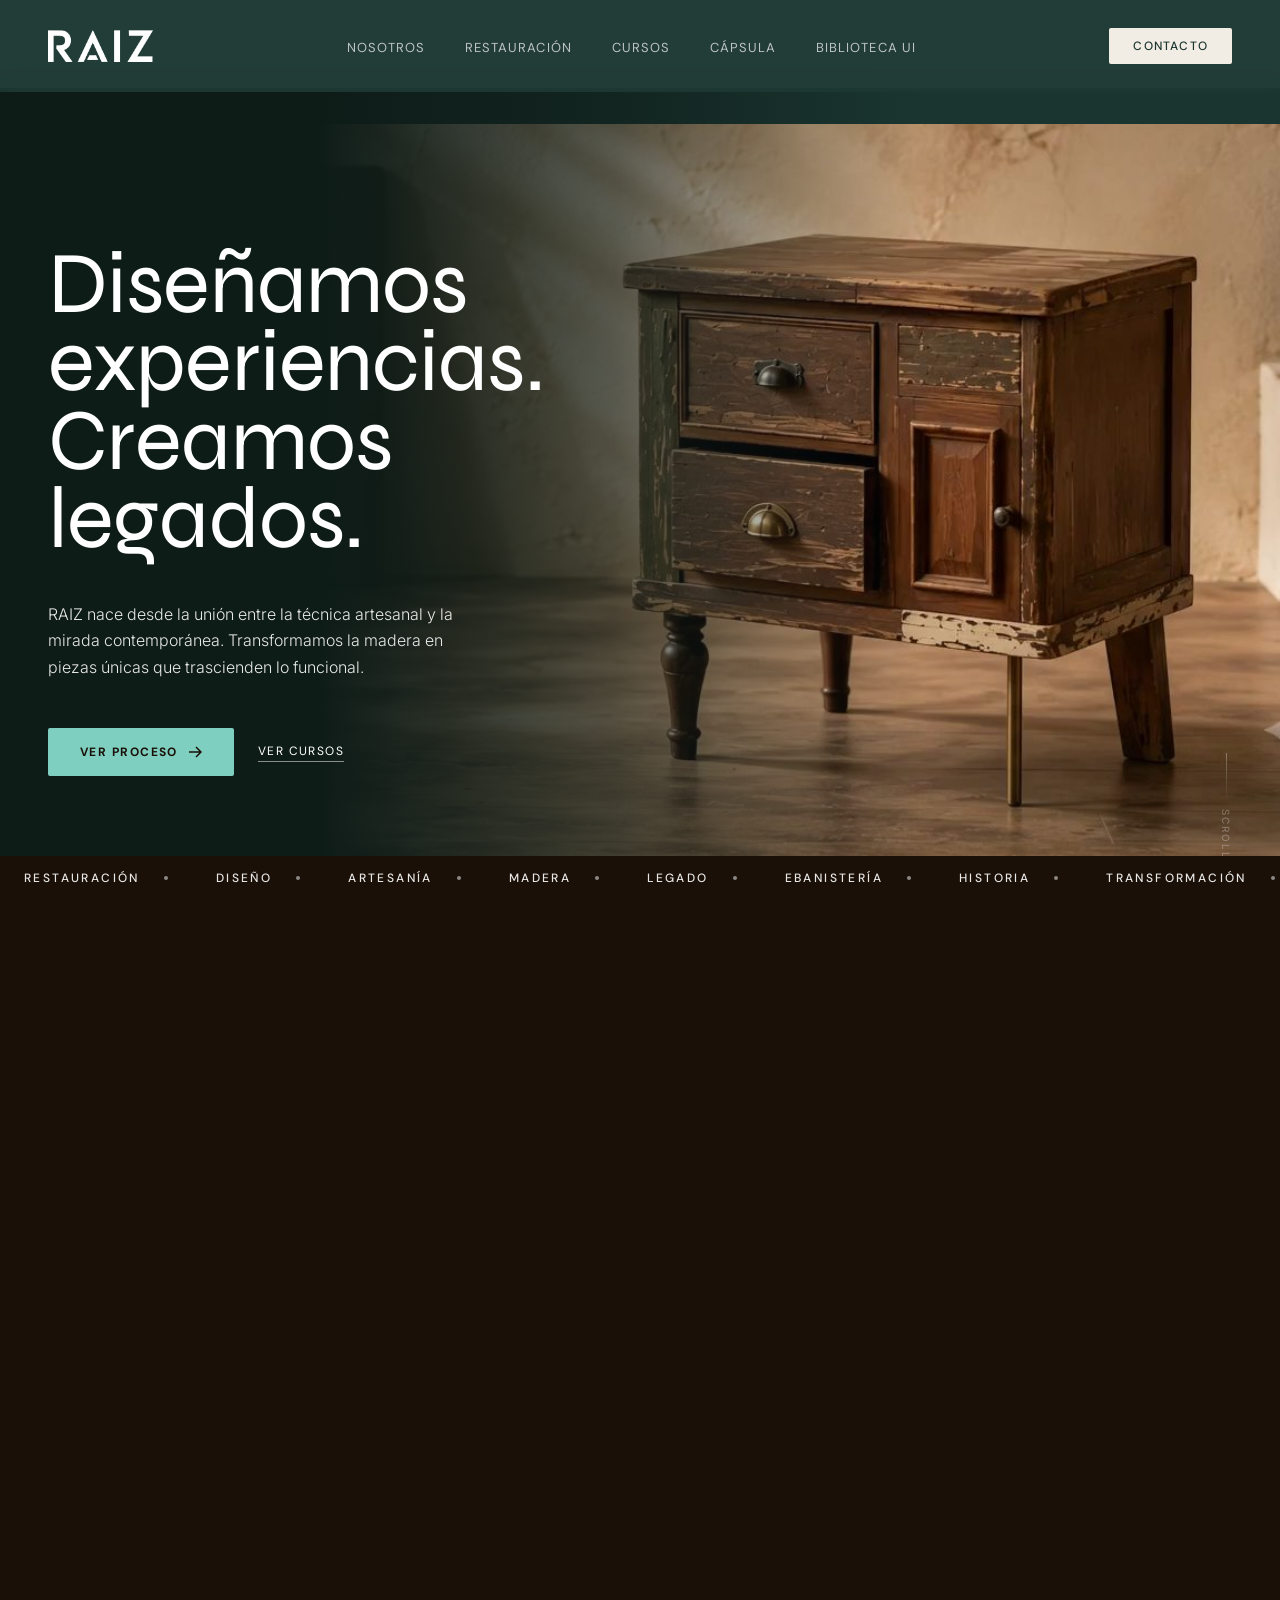
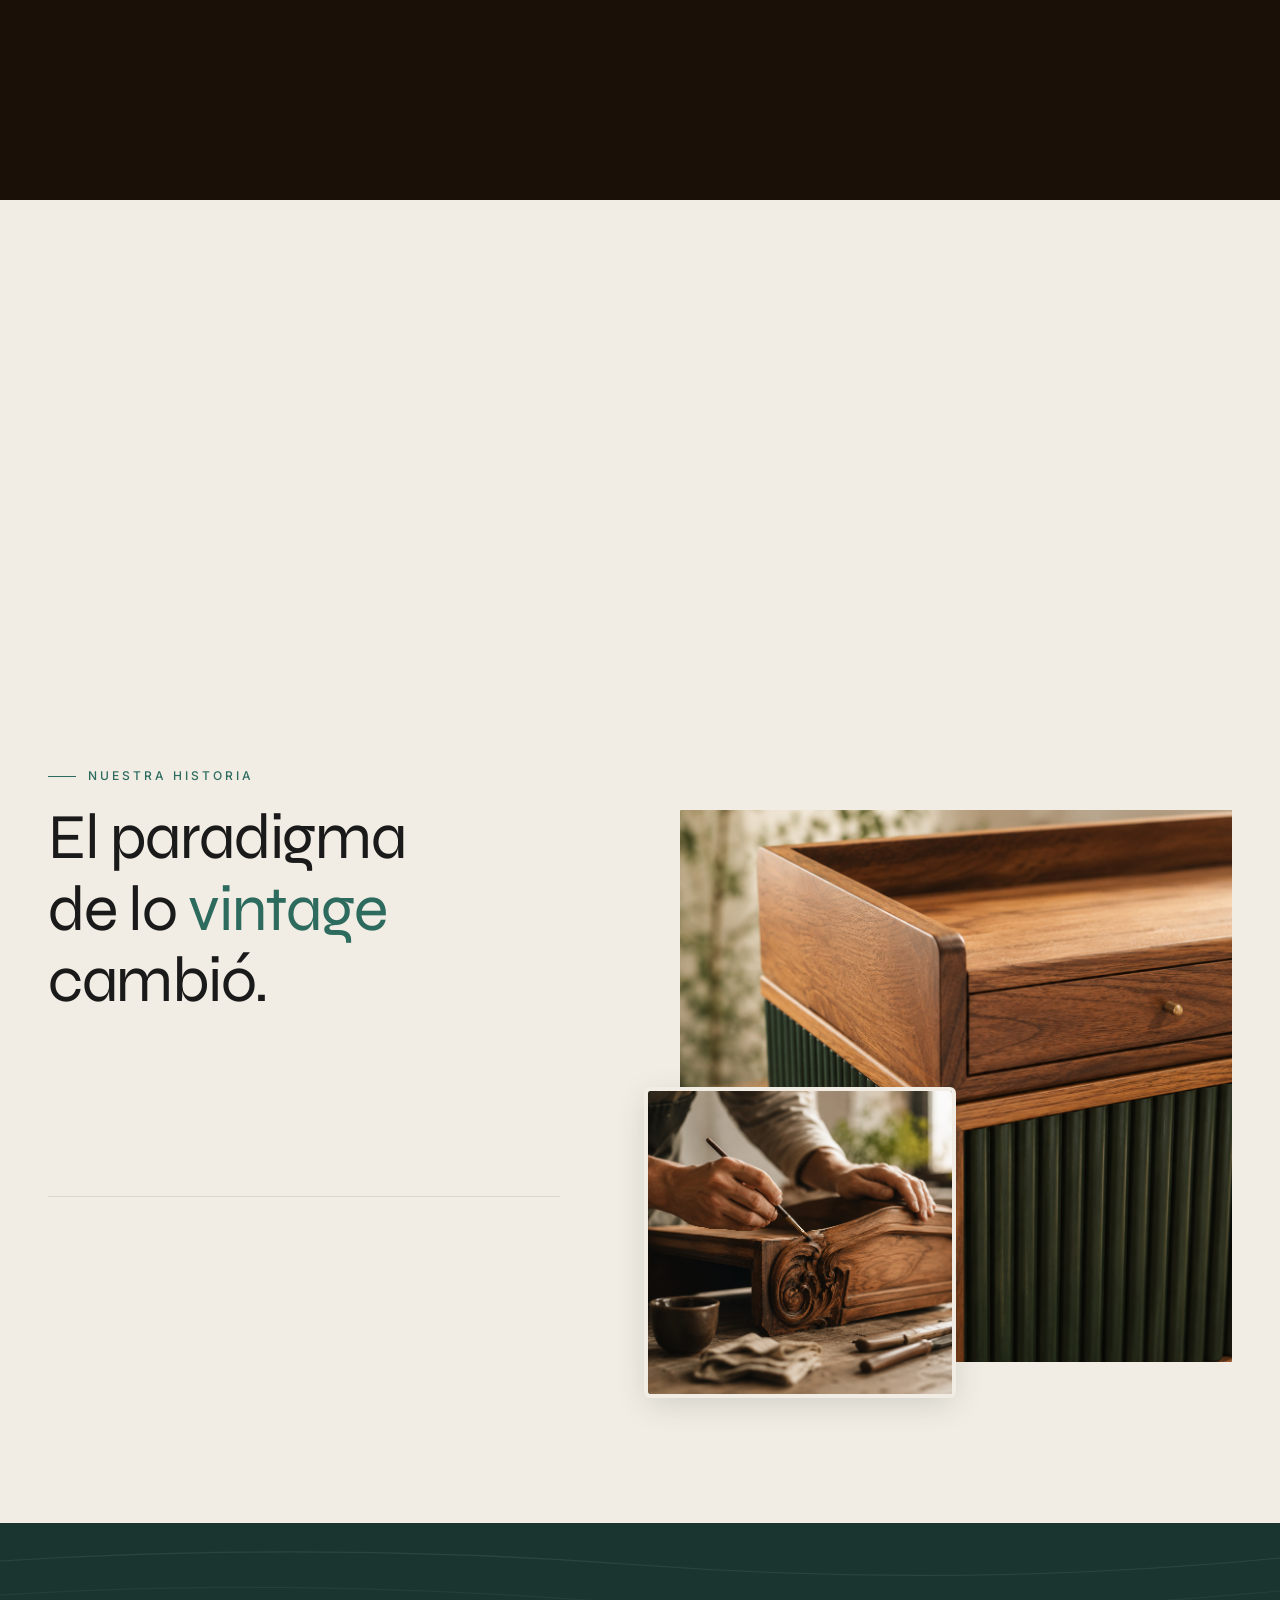
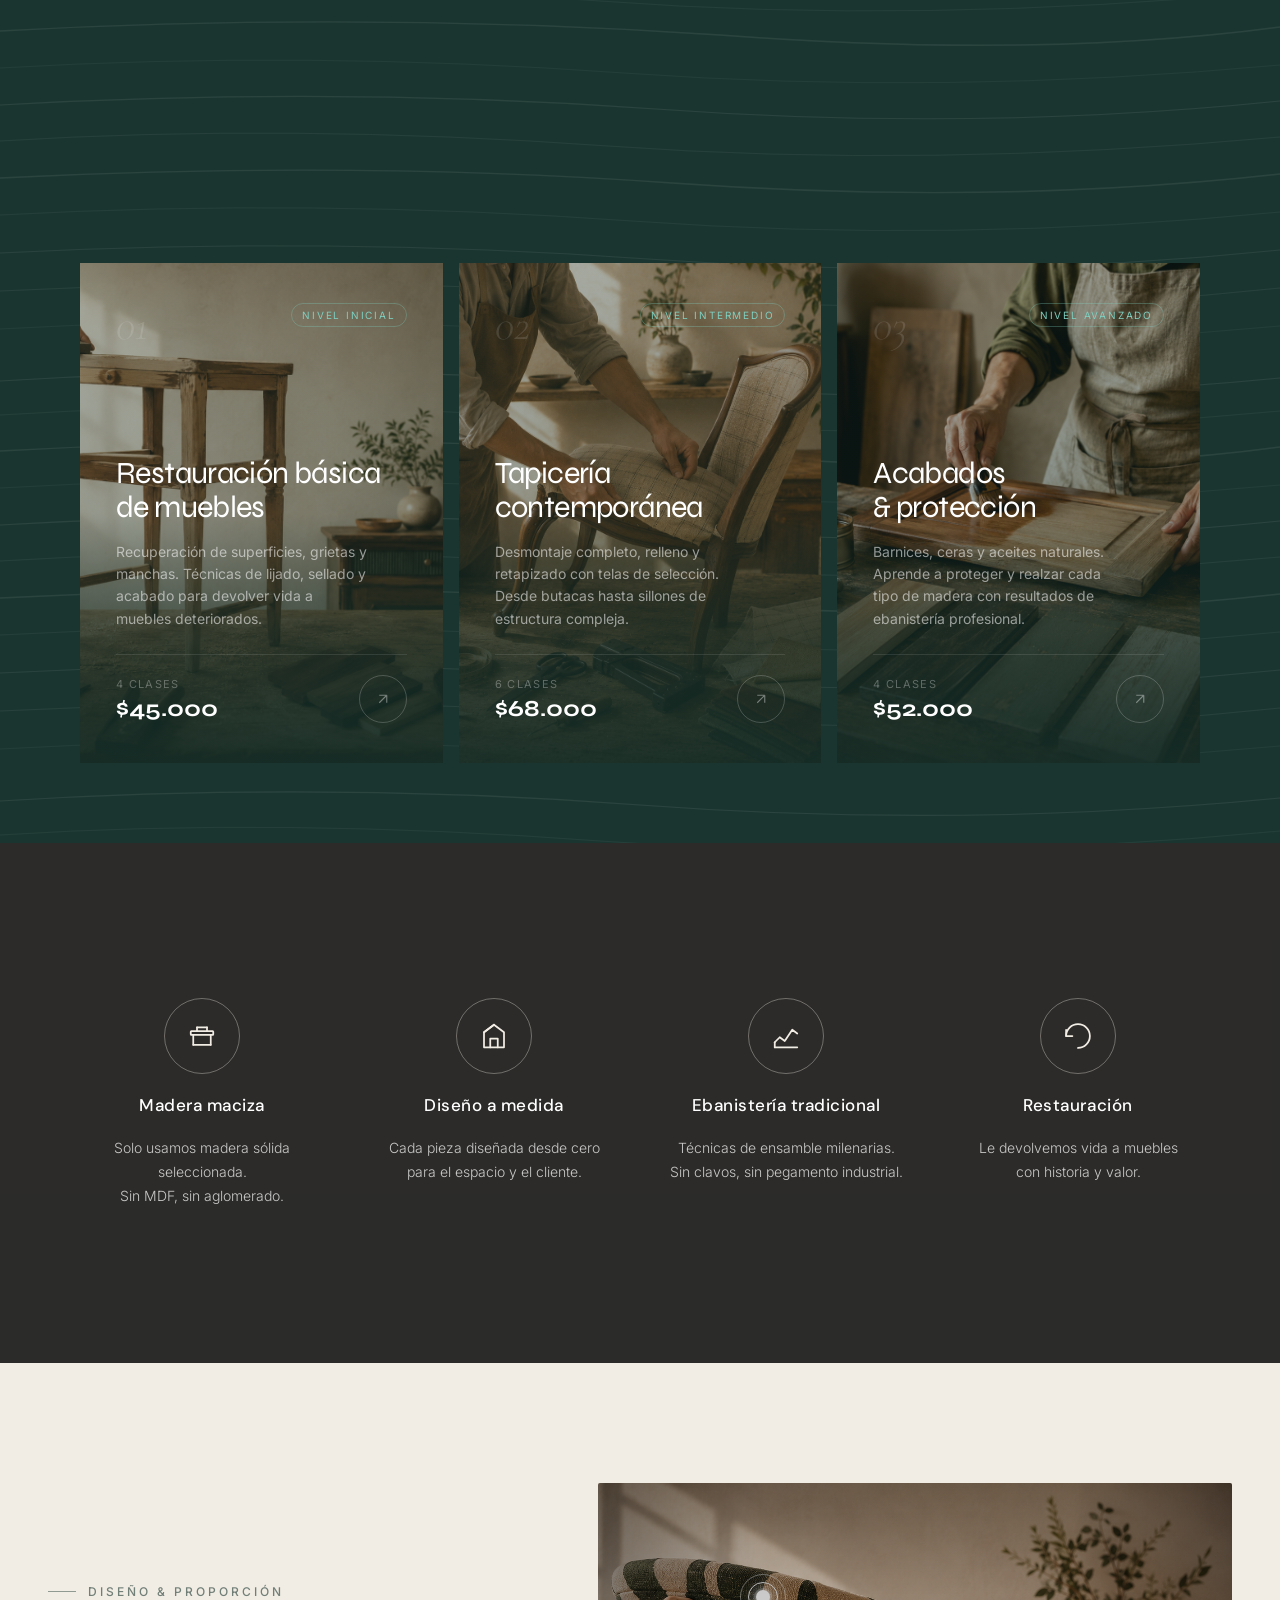
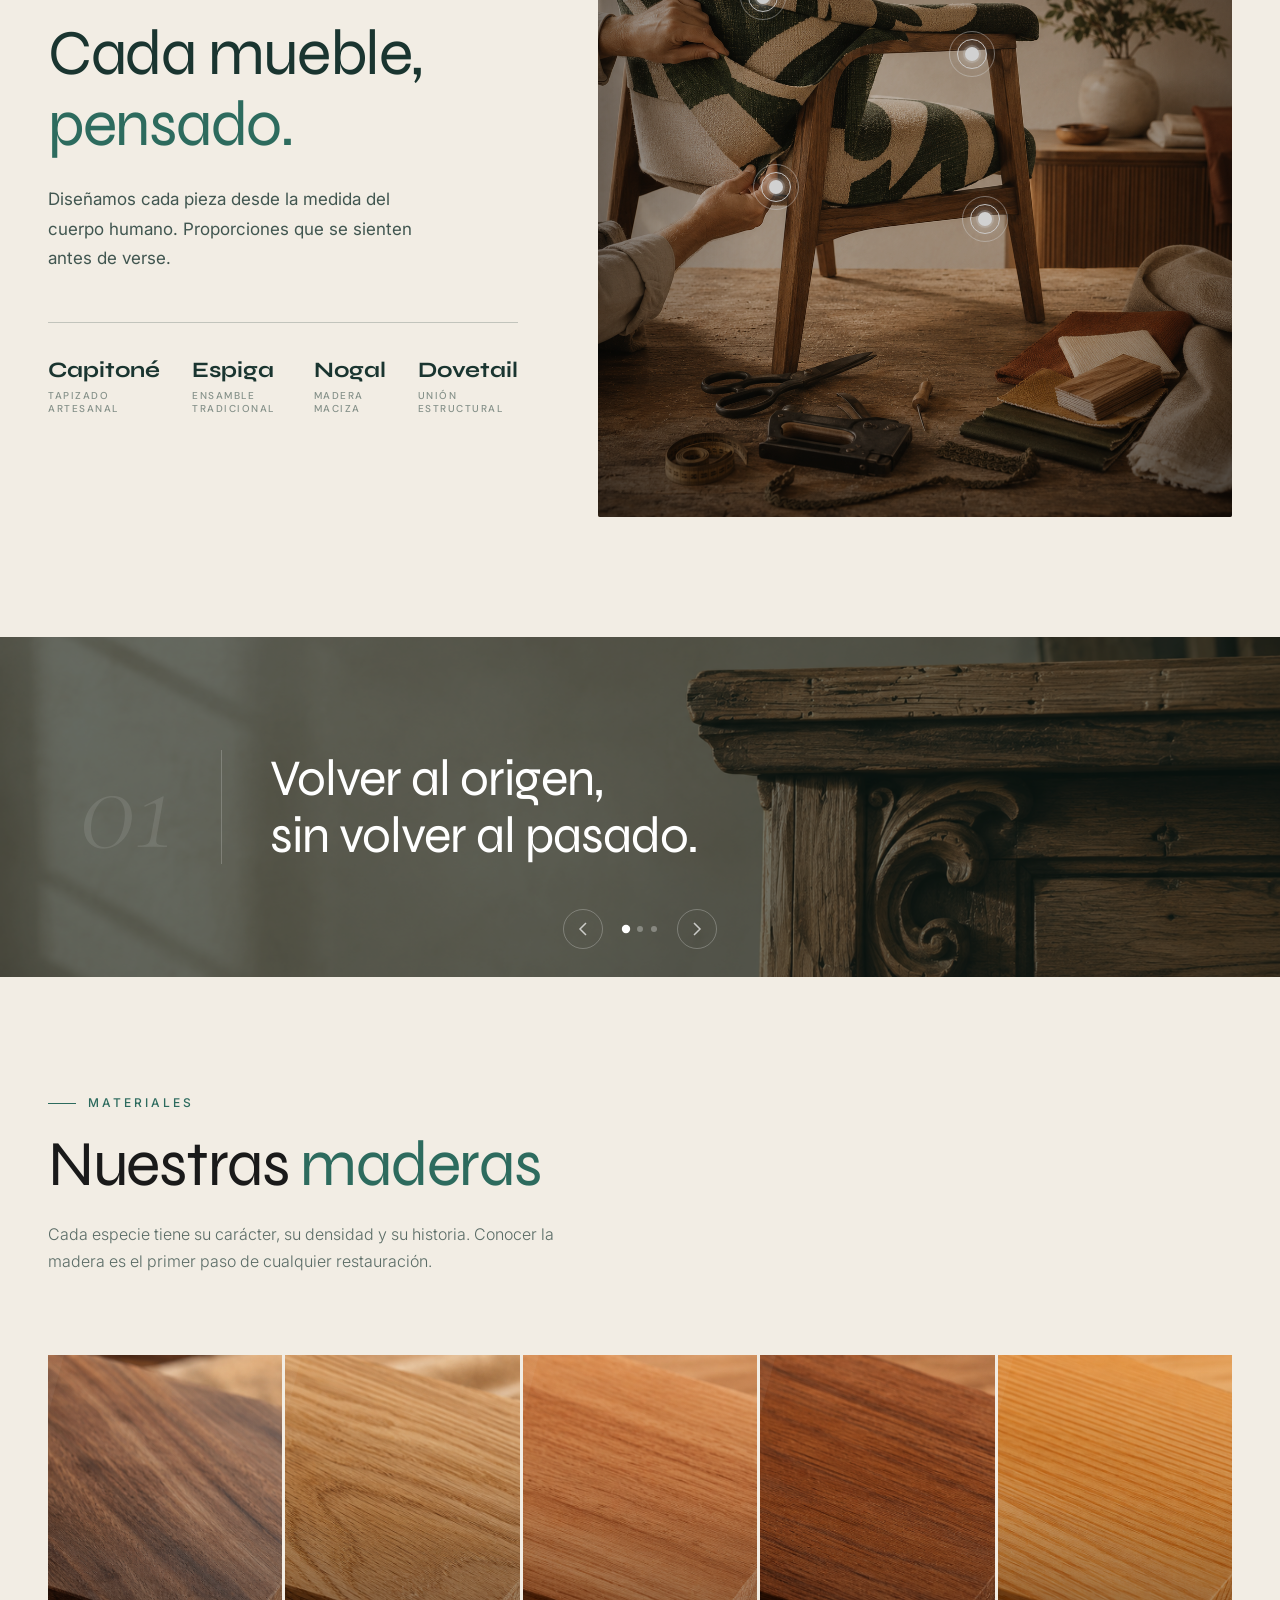
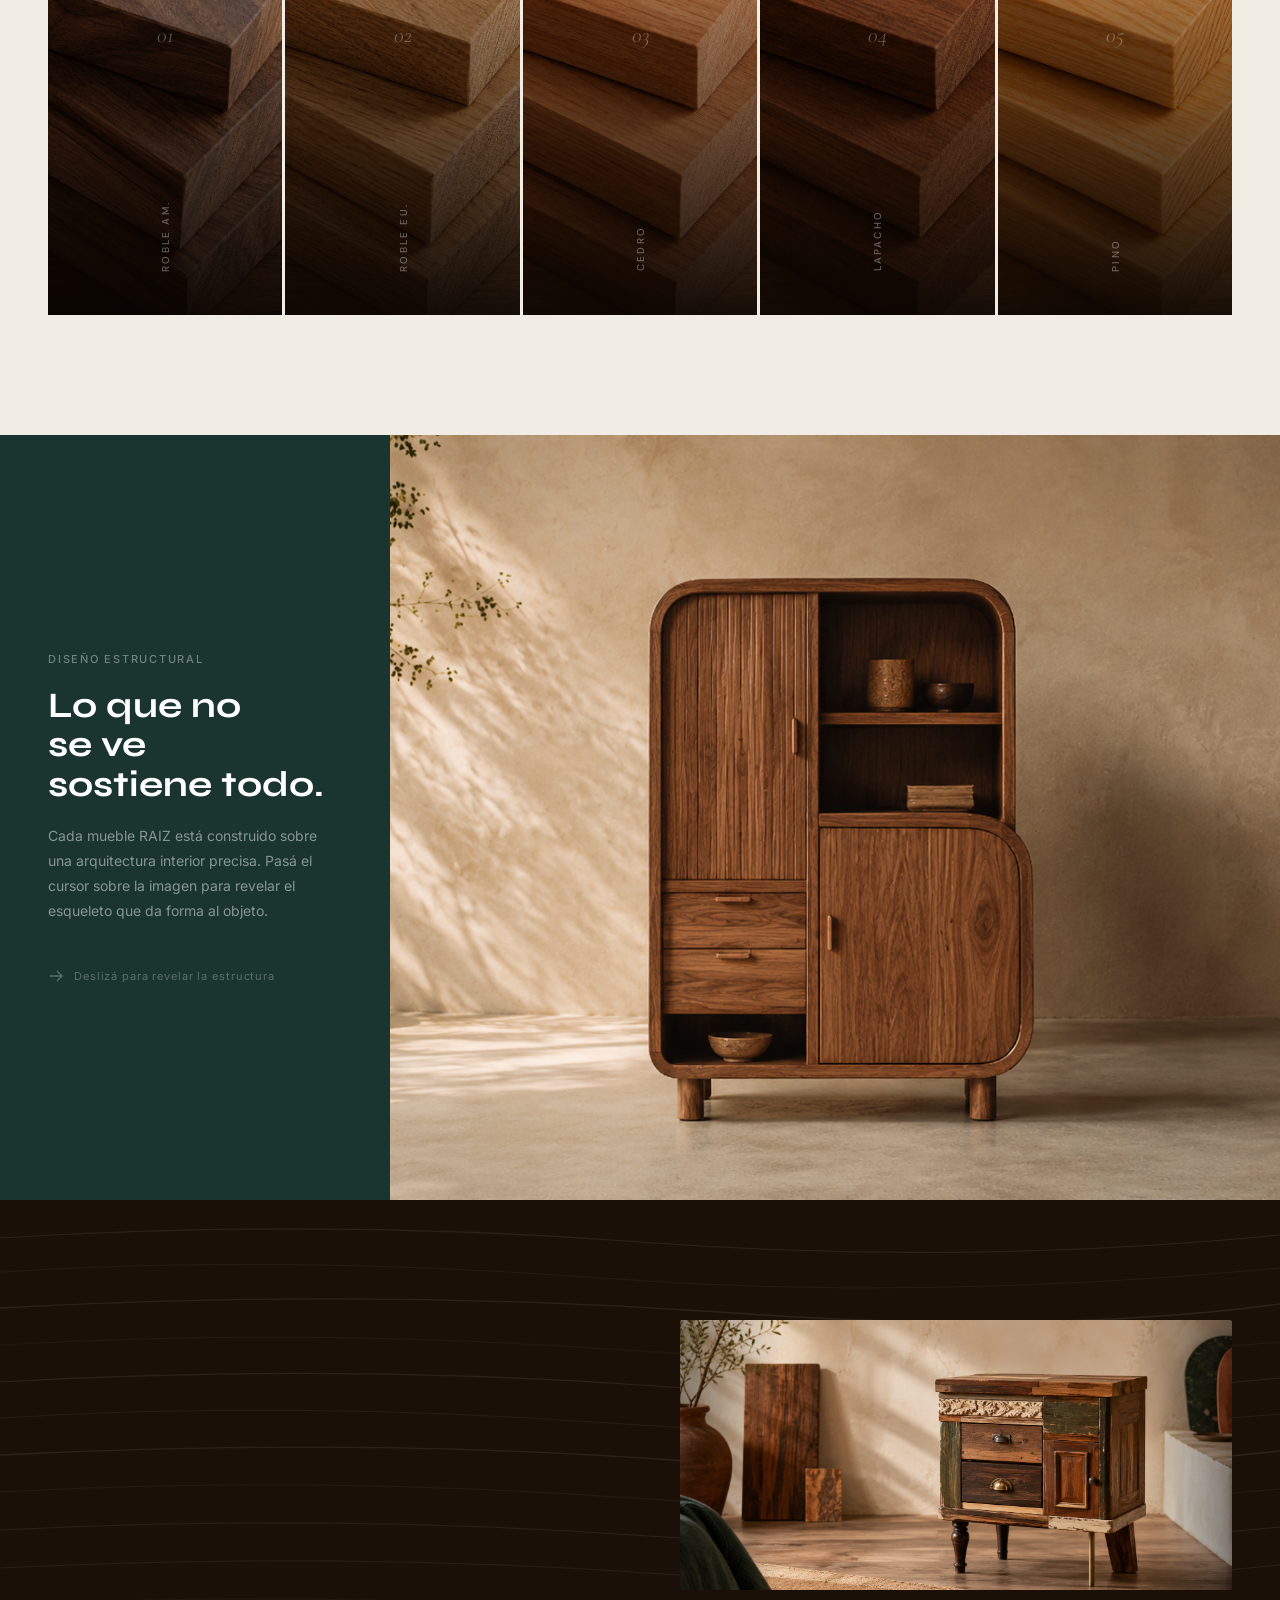
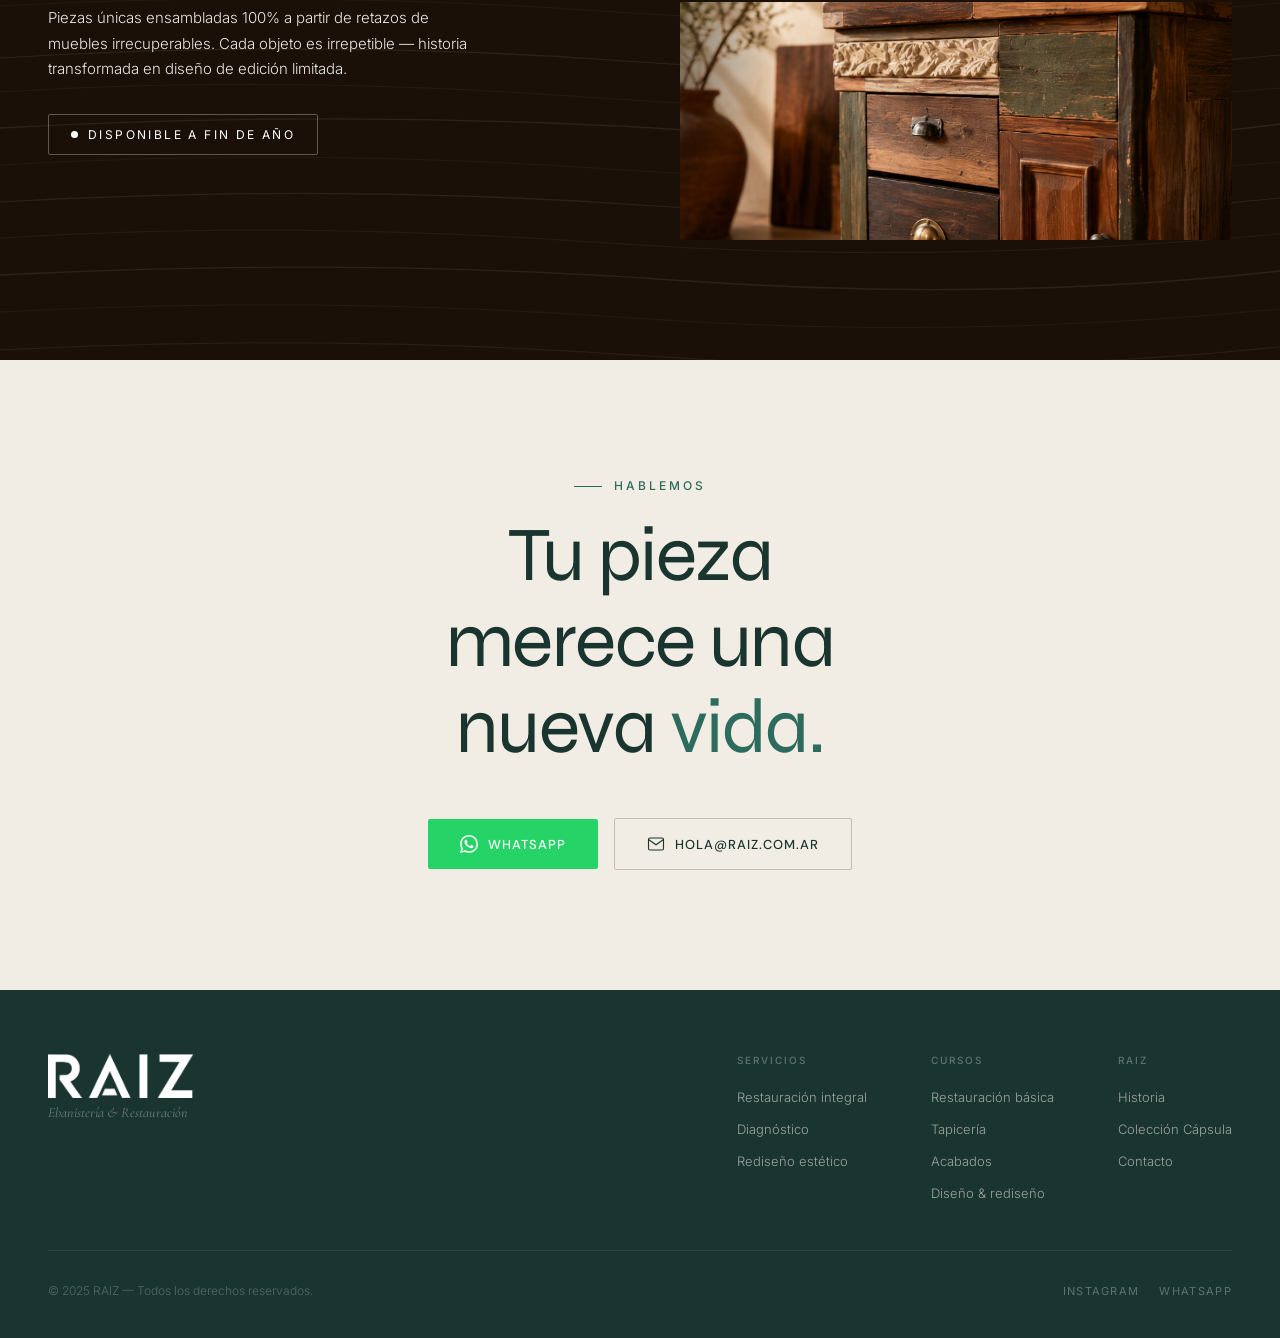
==== commit f69b2603: "a" ====
--- a/index.html
+++ b/index.html
@@ -24,6 +24,7 @@
       <li><a href="#restauracion">Restauración</a></li>
       <li><a href="#cursos">Cursos</a></li>
       <li><a href="#capsula">Cápsula</a></li>
+      <li><a href="biblioteca-ui.html">Biblioteca UI</a></li>
     </ul>
 
     <a href="#contacto" class="nav__cta">Contacto</a>
@@ -189,7 +190,7 @@
   <!-- ================================
        CURSOS
        ================================ -->
-  <section class="cursos-list" id="cursos">
+  <section class="cursos-list grain-dark" id="cursos">
     <div class="cursos-list__inner">
 
       <div class="cursos-list__header reveal">
@@ -205,57 +206,75 @@
         <!-- Curso 1 -->
         <a class="curso-row reveal" href="curso-acabados.html">
           <img class="curso-row__bg" src="assets/images/Restauración básica de muebles.png" alt="">
+          <div class="curso-row__shade"></div>
           <div class="curso-row__inner">
-            <span class="curso-row__num" aria-hidden="true">01</span>
+            <div class="curso-row__top">
+              <span class="curso-row__num" aria-hidden="true">01</span>
+              <span class="curso-row__level">Nivel inicial</span>
+            </div>
             <div class="curso-row__main">
-              <p class="curso-row__level">Nivel inicial</p>
               <h3 class="curso-row__title">Restauración básica<br>de muebles</h3>
-            </div>
-            <div class="curso-row__meta">
-              <span class="curso-row__duration">4 clases</span>
-              <span class="curso-row__price">$45.000</span>
-            </div>
-            <span class="curso-row__arrow">
-              <svg width="20" height="20" viewBox="0 0 24 24" fill="none" stroke="currentColor" stroke-width="1.5"><path d="M5 12h14M13 6l6 6-6 6"/></svg>
-            </span>
+              <p class="curso-row__desc">Recuperación de superficies, grietas y manchas. Técnicas de lijado, sellado y acabado para devolver vida a muebles deteriorados.</p>
+            </div>
+            <div class="curso-row__foot">
+              <div class="curso-row__meta">
+                <span class="curso-row__duration">4 clases</span>
+                <span class="curso-row__price">$45.000</span>
+              </div>
+              <span class="curso-row__arrow">
+                <svg width="18" height="18" viewBox="0 0 24 24" fill="none" stroke="currentColor" stroke-width="1.5"><path d="M7 17L17 7M17 7H7M17 7v10"/></svg>
+              </span>
+            </div>
           </div>
         </a>
 
         <!-- Curso 2 -->
         <a class="curso-row reveal reveal-delay-1" href="curso-acabados.html">
           <img class="curso-row__bg" src="assets/images/Tapiceria contemporanea2.png" alt="">
+          <div class="curso-row__shade"></div>
           <div class="curso-row__inner">
-            <span class="curso-row__num" aria-hidden="true">02</span>
+            <div class="curso-row__top">
+              <span class="curso-row__num" aria-hidden="true">02</span>
+              <span class="curso-row__level">Nivel intermedio</span>
+            </div>
             <div class="curso-row__main">
-              <p class="curso-row__level">Nivel intermedio</p>
               <h3 class="curso-row__title">Tapicería<br>contemporánea</h3>
-            </div>
-            <div class="curso-row__meta">
-              <span class="curso-row__duration">6 clases</span>
-              <span class="curso-row__price">$68.000</span>
-            </div>
-            <span class="curso-row__arrow">
-              <svg width="20" height="20" viewBox="0 0 24 24" fill="none" stroke="currentColor" stroke-width="1.5"><path d="M5 12h14M13 6l6 6-6 6"/></svg>
-            </span>
+              <p class="curso-row__desc">Desmontaje completo, relleno y retapizado con telas de selección. Desde butacas hasta sillones de estructura compleja.</p>
+            </div>
+            <div class="curso-row__foot">
+              <div class="curso-row__meta">
+                <span class="curso-row__duration">6 clases</span>
+                <span class="curso-row__price">$68.000</span>
+              </div>
+              <span class="curso-row__arrow">
+                <svg width="18" height="18" viewBox="0 0 24 24" fill="none" stroke="currentColor" stroke-width="1.5"><path d="M7 17L17 7M17 7H7M17 7v10"/></svg>
+              </span>
+            </div>
           </div>
         </a>
 
         <!-- Curso 3 -->
         <a class="curso-row reveal reveal-delay-2" href="curso-acabados.html">
           <img class="curso-row__bg" src="assets/images/Acabados & protección.png" alt="">
+          <div class="curso-row__shade"></div>
           <div class="curso-row__inner">
-            <span class="curso-row__num" aria-hidden="true">03</span>
+            <div class="curso-row__top">
+              <span class="curso-row__num" aria-hidden="true">03</span>
+              <span class="curso-row__level">Nivel avanzado</span>
+            </div>
             <div class="curso-row__main">
-              <p class="curso-row__level">Nivel avanzado</p>
               <h3 class="curso-row__title">Acabados<br>& protección</h3>
-            </div>
-            <div class="curso-row__meta">
-              <span class="curso-row__duration">4 clases</span>
-              <span class="curso-row__price">$52.000</span>
-            </div>
-            <span class="curso-row__arrow">
-              <svg width="20" height="20" viewBox="0 0 24 24" fill="none" stroke="currentColor" stroke-width="1.5"><path d="M5 12h14M13 6l6 6-6 6"/></svg>
-            </span>
+              <p class="curso-row__desc">Barnices, ceras y aceites naturales. Aprende a proteger y realzar cada tipo de madera con resultados de ebanistería profesional.</p>
+            </div>
+            <div class="curso-row__foot">
+              <div class="curso-row__meta">
+                <span class="curso-row__duration">4 clases</span>
+                <span class="curso-row__price">$52.000</span>
+              </div>
+              <span class="curso-row__arrow">
+                <svg width="18" height="18" viewBox="0 0 24 24" fill="none" stroke="currentColor" stroke-width="1.5"><path d="M7 17L17 7M17 7H7M17 7v10"/></svg>
+              </span>
+            </div>
           </div>
         </a>
 
@@ -444,6 +463,75 @@
 
 
   <!-- ================================
+       VALORES — SLIDER FULL WIDTH
+       ================================ -->
+  <section class="valores">
+
+    <div class="valores__slider">
+
+      <!-- Slide 1 -->
+      <div class="valores__slide">
+        <div class="valores__bg" style="background-image: url('assets/images/banner 1.png');"></div>
+        <div class="valores__overlay"></div>
+        <div class="valores__slide-inner">
+          <span class="valores__num">01</span>
+          <div class="valores__body">
+            <h3 class="valores__title">Volver al origen,<br>sin volver al pasado.</h3>
+          </div>
+        </div>
+      </div>
+
+      <!-- Slide 2 -->
+      <div class="valores__slide">
+        <div class="valores__bg" style="background-image: url('assets/images/banner 2.png');"></div>
+        <div class="valores__overlay"></div>
+        <div class="valores__slide-inner">
+          <span class="valores__num">02</span>
+          <div class="valores__body">
+            <h3 class="valores__title">Cada marca cuenta<br>una forma de hacer.</h3>
+          </div>
+        </div>
+      </div>
+
+      <!-- Slide 3 -->
+      <div class="valores__slide">
+        <div class="valores__bg" style="background-image: url('assets/images/banner 3.png');"></div>
+        <div class="valores__overlay"></div>
+        <div class="valores__slide-inner">
+          <span class="valores__num">03</span>
+          <div class="valores__body">
+            <h3 class="valores__title">Piezas con historia,<br>acabados del presente.</h3>
+          </div>
+        </div>
+      </div>
+
+    </div>
+
+    <!-- Controles -->
+    <div class="valores__controls">
+      <button class="valores__arrow valores__arrow--prev" aria-label="Anterior">
+        <svg width="20" height="20" viewBox="0 0 20 20" fill="none" stroke="currentColor" stroke-width="1.5">
+          <path d="M13 4l-6 6 6 6"/>
+        </svg>
+      </button>
+
+      <div class="valores__dots">
+        <button class="valores__dot active" aria-label="Slide 1"></button>
+        <button class="valores__dot" aria-label="Slide 2"></button>
+        <button class="valores__dot" aria-label="Slide 3"></button>
+      </div>
+
+      <button class="valores__arrow valores__arrow--next" aria-label="Siguiente">
+        <svg width="20" height="20" viewBox="0 0 20 20" fill="none" stroke="currentColor" stroke-width="1.5">
+          <path d="M7 4l6 6-6 6"/>
+        </svg>
+      </button>
+    </div>
+
+  </section>
+
+
+  <!-- ================================
        RESTAURACIÓN INTEGRAL
        ================================ -->
   <section class="section section--cream" id="restauracion">
@@ -451,7 +539,7 @@
 
       <p class="section__label reveal">Materiales</p>
       <h2 class="section__heading reveal reveal-delay-1">
-        Las maderas<br>con las que <em>trabajamos</em>
+        Nuestras <em>maderas</em>
       </h2>
       <p class="reveal reveal-delay-2" style="font-family:var(--font-body);font-size:16px;font-weight:300;color:rgba(26,53,48,0.7);margin-top:20px;max-width:520px;line-height:1.7;">
         Cada especie tiene su carácter, su densidad y su historia. Conocer la madera es el primer paso de cualquier restauración.
@@ -459,7 +547,7 @@
 
       <div class="madera__tabs reveal reveal-delay-2">
 
-        <div class="madera__tab madera__tab--photo active" style="background-image:url('assets/images/roble americano.png')">
+        <div class="madera__tab madera__tab--photo" style="background-image:url('assets/images/roble americano.png')">
           <div class="madera__tab-shade"></div>
           <span class="madera__tab-num">01</span>
           <span class="madera__tab-label">Roble Am.</span>
@@ -517,75 +605,6 @@
       </div>
 
     </div>
-  </section>
-
-
-  <!-- ================================
-       VALORES — SLIDER FULL WIDTH
-       ================================ -->
-  <section class="valores">
-
-    <div class="valores__slider">
-
-      <!-- Slide 1 -->
-      <div class="valores__slide">
-        <div class="valores__bg" style="background-image: url('assets/images/banner 1.png');"></div>
-        <div class="valores__overlay"></div>
-        <div class="valores__slide-inner">
-          <span class="valores__num">01</span>
-          <div class="valores__body">
-            <h3 class="valores__title">Volver al origen,<br>sin volver al pasado.</h3>
-          </div>
-        </div>
-      </div>
-
-      <!-- Slide 2 -->
-      <div class="valores__slide">
-        <div class="valores__bg" style="background-image: url('assets/images/banner 2.png');"></div>
-        <div class="valores__overlay"></div>
-        <div class="valores__slide-inner">
-          <span class="valores__num">02</span>
-          <div class="valores__body">
-            <h3 class="valores__title">Cada marca cuenta<br>una forma de hacer.</h3>
-          </div>
-        </div>
-      </div>
-
-      <!-- Slide 3 -->
-      <div class="valores__slide">
-        <div class="valores__bg" style="background-image: url('assets/images/banner 3.png');"></div>
-        <div class="valores__overlay"></div>
-        <div class="valores__slide-inner">
-          <span class="valores__num">03</span>
-          <div class="valores__body">
-            <h3 class="valores__title">Piezas con historia,<br>acabados del presente.</h3>
-          </div>
-        </div>
-      </div>
-
-    </div>
-
-    <!-- Controles -->
-    <div class="valores__controls">
-      <button class="valores__arrow valores__arrow--prev" aria-label="Anterior">
-        <svg width="20" height="20" viewBox="0 0 20 20" fill="none" stroke="currentColor" stroke-width="1.5">
-          <path d="M13 4l-6 6 6 6"/>
-        </svg>
-      </button>
-
-      <div class="valores__dots">
-        <button class="valores__dot active" aria-label="Slide 1"></button>
-        <button class="valores__dot" aria-label="Slide 2"></button>
-        <button class="valores__dot" aria-label="Slide 3"></button>
-      </div>
-
-      <button class="valores__arrow valores__arrow--next" aria-label="Siguiente">
-        <svg width="20" height="20" viewBox="0 0 20 20" fill="none" stroke="currentColor" stroke-width="1.5">
-          <path d="M7 4l6 6-6 6"/>
-        </svg>
-      </button>
-    </div>
-
   </section>
 
 
--- a/css/style.css
+++ b/css/style.css
@@ -203,7 +203,7 @@
 
 .hero-scroll-container {
   position: relative;
-  height: 500vh; /* 5x viewport = espacio de scroll para el video */
+  height: 250vh; /* 2.5x viewport = animación más ágil */
 }
 
 /* =============================================
@@ -537,6 +537,9 @@
 
 .section--cream {
   background: var(--cream);
+}
+.section--cream .section__heading em {
+  color: var(--teal);
 }
 
 .section--teal {
@@ -1077,71 +1080,64 @@
    TIPOS DE MADERA — Expanding tabs
    ============================================= */
 
+/* ---- FILMSTRIP ---- */
 .madera__tabs {
   display: flex;
-  gap: 12px;
-  height: 420px;
+  gap: 3px;
+  height: 560px;
   margin-top: 80px;
 }
 
 .madera__tab {
   position: relative;
   flex: 1;
-  border-radius: 2px;
   overflow: hidden;
   cursor: pointer;
-  display: flex;
-  flex-direction: column;
-  justify-content: flex-end;
-  padding: 36px 32px;
-  transition: flex 0.65s cubic-bezier(0.16,1,0.3,1), filter 0.3s ease;
-}
-
-.madera__tab:nth-child(1) { background: #231408; }
-.madera__tab:nth-child(2) { background: #4a3114; }
-.madera__tab:nth-child(3) { background: #56241a; }
-.madera__tab:nth-child(4) { background: #2e200e; }
-.madera__tab:nth-child(5) { background: #5e3f18; }
-
-.madera__tab:not(.active):hover { filter: brightness(1.25); }
-
-.madera__tab.active { flex: 3.5; cursor: default; }
-
-.madera__tab:nth-child(1).active { background: #3d2410; }
-.madera__tab:nth-child(2).active { background: #5c3d18; }
-.madera__tab:nth-child(3).active { background: #6e3224; }
-.madera__tab:nth-child(4).active { background: #3d2a14; }
-.madera__tab:nth-child(5).active { background: #7a5524; }
+  transition: flex 0.65s cubic-bezier(0.16, 1, 0.3, 1);
+}
 
 .madera__tab--photo {
   background-size: cover;
   background-position: center;
 }
+
+.madera__tab:nth-child(1) { background-color: #231408; }
+.madera__tab:nth-child(2) { background-color: #4a3114; }
+.madera__tab:nth-child(3) { background-color: #56241a; }
+.madera__tab:nth-child(4) { background-color: #2e200e; }
+.madera__tab:nth-child(5) { background-color: #5e3f18; }
+
+.madera__tab:hover { flex: 5; }
+
 .madera__tab-shade {
   position: absolute;
   inset: 0;
   z-index: 1;
   pointer-events: none;
-  background: linear-gradient(to top, rgba(15,8,4,0.88) 0%, rgba(15,8,4,0.32) 55%, rgba(15,8,4,0.5) 100%);
-  transition: opacity 0.4s ease;
-}
-.madera__tab--photo:not(.active):hover .madera__tab-shade { opacity: 0.85; }
-
-/* Sheen */
+  background: linear-gradient(
+    to top,
+    rgba(10,5,2,0.94) 0%,
+    rgba(10,5,2,0.5) 40%,
+    rgba(10,5,2,0.15) 75%,
+    rgba(10,5,2,0) 100%
+  );
+}
+
+/* Sheen sweep */
 .madera__tab::after {
   content: '';
   position: absolute;
   top: 0; left: -75%;
   width: 50%; height: 100%;
-  background: linear-gradient(120deg, transparent 0%, rgba(255,255,255,0.08) 50%, transparent 100%);
+  background: linear-gradient(120deg, transparent 0%, rgba(255,255,255,0.07) 50%, transparent 100%);
   transform: skewX(-15deg);
-  transition: left 0.6s var(--ease-out);
+  transition: left 0.7s var(--ease-out);
   pointer-events: none;
-  z-index: 2;
-}
-.madera__tab:not(.active):hover::after { left: 125%; }
-
-/* Accent line bottom */
+  z-index: 4;
+}
+.madera__tab:hover::after { left: 125%; }
+
+/* Sage line bottom */
 .madera__tab::before {
   content: '';
   position: absolute;
@@ -1150,11 +1146,12 @@
   background: var(--sage);
   transform: scaleX(0);
   transform-origin: left;
-  transition: transform 0.55s var(--ease-out);
-}
-.madera__tab.active::before { transform: scaleX(1); }
-
-/* Ghost number */
+  transition: transform 0.6s var(--ease-out);
+  z-index: 3;
+}
+.madera__tab:hover::before { transform: scaleX(1); }
+
+/* Ghost number — centro cuando cerrado, enorme arriba-izq cuando abierto */
 .madera__tab-num {
   position: absolute;
   z-index: 2;
@@ -1164,56 +1161,57 @@
   line-height: 1;
   top: 50%; left: 50%;
   transform: translate(-50%, -50%);
-  font-size: 28px;
-  color: rgba(255,255,255,0.4);
+  font-size: 22px;
+  color: rgba(255,255,255,0.32);
   white-space: nowrap;
   transition:
-    top 0.55s cubic-bezier(0.16,1,0.3,1),
-    left 0.55s cubic-bezier(0.16,1,0.3,1),
-    transform 0.55s cubic-bezier(0.16,1,0.3,1),
-    font-size 0.55s cubic-bezier(0.16,1,0.3,1),
-    color 0.55s ease;
-}
-.madera__tab.active .madera__tab-num {
-  top: 24px; left: 32px;
+    top    0.6s cubic-bezier(0.16,1,0.3,1),
+    left   0.6s cubic-bezier(0.16,1,0.3,1),
+    transform 0.6s cubic-bezier(0.16,1,0.3,1),
+    font-size 0.6s cubic-bezier(0.16,1,0.3,1),
+    color  0.4s ease;
+}
+.madera__tab:hover .madera__tab-num {
+  top: 24px;
+  left: 36px;
   transform: none;
-  font-size: 100px;
-  color: rgba(255,255,255,0.06);
-}
-
-/* Vertical label (collapsed) */
+  font-size: 110px;
+  color: rgba(255,255,255,0.05);
+}
+
+/* Etiqueta vertical (estado cerrado) */
 .madera__tab-label {
   position: absolute;
-  bottom: 40px; left: 50%;
+  bottom: 44px; left: 50%;
   transform: translateX(-50%) rotate(180deg);
   writing-mode: vertical-rl;
   text-orientation: mixed;
   font-family: var(--font-sans);
   font-size: 10px;
   font-weight: 500;
-  letter-spacing: 0.2em;
+  letter-spacing: 0.22em;
   text-transform: uppercase;
-  color: rgba(255,255,255,0.38);
+  color: rgba(255,255,255,0.36);
   white-space: nowrap;
-  transition: opacity 0.3s ease;
+  transition: opacity 0.25s ease;
   pointer-events: none;
   z-index: 3;
 }
-.madera__tab.active .madera__tab-label { opacity: 0; }
-
-/* Body content */
+.madera__tab:hover .madera__tab-label { opacity: 0; }
+
+/* Contenido (aparece al abrir) */
 .madera__tab-body {
-  position: relative;
+  position: absolute;
+  bottom: 0; left: 0; right: 0;
+  padding: 36px 36px;
   z-index: 3;
   opacity: 0;
-  transform: translateY(14px);
-  transition: opacity 0.35s ease, transform 0.35s ease;
-  transition-delay: 0s;
-}
-.madera__tab.active .madera__tab-body {
+  transform: translateY(18px);
+  transition: opacity 0.35s ease 0.2s, transform 0.35s ease 0.2s;
+}
+.madera__tab:hover .madera__tab-body {
   opacity: 1;
   transform: translateY(0);
-  transition-delay: 0.25s;
 }
 
 .madera__tab-title {
@@ -1222,17 +1220,17 @@
   font-size: 11px;
   letter-spacing: 0.2em;
   text-transform: uppercase;
-  color: rgba(255,255,255,0.5);
-  margin-bottom: 8px;
+  color: var(--sage);
+  margin-bottom: 10px;
 }
 
 .madera__tab-heading {
   font-family: 'Syne', sans-serif;
-  font-size: clamp(22px, 2.2vw, 32px);
+  font-size: clamp(24px, 2.4vw, 36px);
   font-weight: 700;
   color: var(--white);
-  line-height: 1.12;
-  margin-bottom: 16px;
+  line-height: 1.1;
+  margin-bottom: 18px;
 }
 
 .madera__tab-text {
@@ -1240,7 +1238,7 @@
   font-size: 14px;
   line-height: 1.78;
   color: rgba(255,255,255,0.55);
-  max-width: 300px;
+  max-width: 340px;
 }
 
 /* =============================================
@@ -1400,15 +1398,24 @@
    ============================================= */
 
 .cursos-list {
-  background: var(--plum);
+  background: var(--dark);
   padding: 100px 0 80px;
   overflow: hidden;
+  position: relative;
+  isolation: isolate;
+}
+
+/* Fuerza la trama detrás del contenido dentro del contexto de apilado */
+.cursos-list.grain-dark::after {
+  z-index: -1;
 }
 
 .cursos-list__inner {
   max-width: 1400px;
   margin: 0 auto;
   padding: 0 80px;
+  position: relative;
+  z-index: 1;
 }
 
 .cursos-list__header {
@@ -1474,20 +1481,23 @@
   border-color: var(--sage);
 }
 
-/* ---- Filas ---- */
+/* ---- Cards verticales ---- */
 .cursos-list__rows {
-  border-top: 1px solid rgba(255,255,255,0.08);
+  display: grid;
+  grid-template-columns: repeat(3, 1fr);
+  gap: 16px;
 }
 
 .curso-row {
   position: relative;
   display: block;
   overflow: hidden;
-  border-bottom: 1px solid rgba(255,255,255,0.08);
   text-decoration: none;
-}
-
-/* Imagen de fondo — se revela al hover */
+  min-height: 500px;
+  background: var(--dark);
+}
+
+/* Imagen de fondo — visible de base, más brillante al hover */
 .curso-row__bg {
   position: absolute;
   inset: 0;
@@ -1495,15 +1505,34 @@
   height: 100%;
   object-fit: cover;
   object-position: center;
-  opacity: 0.22;
-  transform: scale(1);
-  transition: opacity 0.7s var(--ease-out), transform 0.7s var(--ease-out);
+  opacity: 0.65;
+  transform: scale(1.03);
+  transition: opacity 0.7s var(--ease-out), transform 0.8s var(--ease-out);
   z-index: 0;
   pointer-events: none;
 }
 .curso-row:hover .curso-row__bg {
-  opacity: 0.42;
-  transform: scale(1.03);
+  opacity: 0.9;
+  transform: scale(1);
+}
+
+/* Gradiente inferior — solo cubre el tercio bajo para el texto */
+.curso-row__shade {
+  position: absolute;
+  inset: 0;
+  background: linear-gradient(
+    to top,
+    rgba(20,44,38,0.92) 0%,
+    rgba(20,44,38,0.58) 28%,
+    rgba(20,44,38,0.1) 50%,
+    rgba(20,44,38,0) 100%
+  );
+  z-index: 1;
+  pointer-events: none;
+  transition: opacity 0.7s var(--ease-out);
+}
+.curso-row:hover .curso-row__shade {
+  opacity: 0.9;
 }
 
 /* Línea sage izquierda */
@@ -1516,22 +1545,28 @@
   transform: scaleY(0);
   transform-origin: bottom;
   transition: transform 0.5s var(--ease-out);
-  z-index: 2;
+  z-index: 3;
 }
 .curso-row:hover::before { transform: scaleY(1); }
 
+/* Inner: columna vertical */
 .curso-row__inner {
   position: relative;
-  z-index: 1;
-  display: grid;
-  grid-template-columns: 96px 1fr auto 56px;
-  align-items: center;
-  gap: 48px;
-  padding: 40px 0;
-  transition: padding 0.45s var(--ease-out);
-}
-.curso-row:hover .curso-row__inner {
-  padding: 52px 0;
+  z-index: 2;
+  display: flex;
+  flex-direction: column;
+  justify-content: space-between;
+  height: 100%;
+  min-height: 500px;
+  padding: 40px 36px;
+  box-sizing: border-box;
+}
+
+/* Top: número + nivel */
+.curso-row__top {
+  display: flex;
+  justify-content: space-between;
+  align-items: flex-start;
 }
 
 /* Número */
@@ -1539,7 +1574,7 @@
   font-family: var(--font-serif);
   font-style: italic;
   font-weight: 300;
-  font-size: 52px;
+  font-size: 44px;
   color: rgba(255,255,255,0.12);
   line-height: 1;
   transition: color 0.35s ease;
@@ -1549,7 +1584,7 @@
   color: var(--sage);
 }
 
-/* Nivel + Título */
+/* Nivel */
 .curso-row__level {
   font-family: var(--font-body);
   font-size: 10px;
@@ -1557,28 +1592,56 @@
   letter-spacing: 0.18em;
   text-transform: uppercase;
   color: var(--sage);
-  margin-bottom: 12px;
+  padding: 5px 10px;
+  border: 1px solid rgba(126,207,192,0.3);
+  border-radius: 20px;
+}
+
+/* Main: título + desc */
+.curso-row__main {
+  flex: 1;
+  display: flex;
+  flex-direction: column;
+  justify-content: flex-end;
+  padding-bottom: 24px;
 }
 
 .curso-row__title {
   font-family: 'Syne', sans-serif;
-  font-size: clamp(24px, 3vw, 44px);
+  font-size: clamp(26px, 2.4vw, 38px);
   font-weight: 300;
   color: var(--white);
   line-height: 1.1;
   letter-spacing: -0.02em;
-  transition: transform 0.45s var(--ease-out);
-}
-.curso-row:hover .curso-row__title {
-  transform: translateX(14px);
+  margin-bottom: 16px;
+}
+
+.curso-row__desc {
+  font-family: var(--font-body);
+  font-size: 14px;
+  line-height: 1.6;
+  color: rgba(255,255,255,0.55);
+  max-width: 28ch;
+  transition: color 0.4s ease;
+}
+.curso-row:hover .curso-row__desc {
+  color: rgba(255,255,255,0.8);
+}
+
+/* Footer: meta + flecha */
+.curso-row__foot {
+  display: flex;
+  align-items: center;
+  justify-content: space-between;
+  padding-top: 20px;
+  border-top: 1px solid rgba(255,255,255,0.1);
 }
 
 /* Meta */
 .curso-row__meta {
   display: flex;
   flex-direction: column;
-  align-items: flex-end;
-  gap: 8px;
+  gap: 4px;
 }
 .curso-row__duration {
   font-family: var(--font-body);
@@ -1589,10 +1652,9 @@
 }
 .curso-row__price {
   font-family: 'Syne', sans-serif;
-  font-size: clamp(18px, 1.6vw, 26px);
+  font-size: clamp(20px, 1.8vw, 28px);
   font-weight: 700;
   color: var(--white);
-  white-space: nowrap;
 }
 
 /* Flecha */
@@ -1606,14 +1668,14 @@
   border: 1.5px solid rgba(255,255,255,0.2);
   color: rgba(255,255,255,0.4);
   flex-shrink: 0;
-  transition: transform 0.4s var(--ease-out), color 0.3s ease,
-              background 0.3s ease, border-color 0.3s ease;
+  transition: color 0.3s ease, background 0.3s ease, border-color 0.3s ease,
+              transform 0.4s var(--ease-out);
 }
 .curso-row:hover .curso-row__arrow {
-  transform: translateX(8px);
   background: var(--sage);
   border-color: var(--sage);
   color: var(--plum);
+  transform: rotate(-45deg);
 }
 
 /* =============================================
@@ -1890,7 +1952,7 @@
 .pilares__overlay {
   position: absolute;
   inset: 0;
-  background: rgba(14, 26, 22, 0.82);
+  background: rgba(0, 0, 0, 0.82);
 }
 
 .pilares__content {
@@ -2351,8 +2413,8 @@
 
 @media (max-width: 1100px) {
   .cursos-list__inner { padding: 0 48px; }
-  .curso-row__inner { grid-template-columns: 72px 1fr auto 40px; gap: 32px; }
-  .curso-row__title { font-size: clamp(20px, 2.5vw, 36px); }
+  .curso-row__title { font-size: clamp(20px, 2.2vw, 34px); }
+  .curso-row__inner { padding: 32px 28px; min-height: 460px; }
 
   .about {
     grid-template-columns: 1fr;
@@ -2428,10 +2490,11 @@
   }
 
   .cursos-list__inner { padding: 0 24px; }
-  .cursos-list__header { flex-direction: column; align-items: flex-start; margin-bottom: 48px; }
-  .curso-row__inner { grid-template-columns: 48px 1fr 40px; gap: 20px; padding: 28px 0; }
-  .curso-row__meta { display: none; }
-  .curso-row:hover .curso-row__inner { padding: 36px 0; }
+  .cursos-list__header { flex-direction: column; align-items: flex-start; margin-bottom: 40px; }
+  .cursos-list__rows { grid-template-columns: 1fr; gap: 2px; }
+  .curso-row { min-height: 320px; }
+  .curso-row__inner { min-height: 320px; padding: 28px 24px; }
+  .curso-row__title { font-size: clamp(22px, 6vw, 32px); }
 
   .footer {
     padding: 48px 24px 32px;
@@ -2510,36 +2573,47 @@
     margin-top: 40px;
   }
 
-  /* ---- Maderas: stack vertical ---- */
+  /* ---- Maderas: stack vertical (filmstrip → lista) ---- */
   .madera__tabs {
     flex-direction: column;
     height: auto;
-    gap: 6px;
+    gap: 3px;
     margin-top: 40px;
   }
   .madera__tab {
     flex: none !important;
-    min-height: 64px;
-  }
-  .madera__tab.active {
-    min-height: 280px;
+    min-height: 200px;
+  }
+  .madera__tab:hover {
+    flex: none !important;
+    min-height: 200px;
   }
   .madera__tab-num {
-    top: 16px;
-    left: 16px;
-    font-size: 28px;
+    top: 20px; left: 20px;
+    transform: none;
+    font-size: 48px;
+    color: rgba(255,255,255,0.08);
   }
   .madera__tab-label {
-    display: none;
+    writing-mode: horizontal-tb;
+    transform: none;
+    left: 24px; bottom: 20px;
+    color: rgba(255,255,255,0.5);
+    font-size: 11px;
+    letter-spacing: 0.18em;
   }
   .madera__tab-body {
-    padding: 16px 20px;
+    opacity: 1;
+    transform: none;
+    padding: 20px 24px;
   }
   .madera__tab-heading {
-    font-size: 28px;
+    font-size: 24px;
+    margin-bottom: 10px;
   }
   .madera__tab-text {
     font-size: 13px;
+    max-width: 100%;
   }
 
   /* ---- Stats: override inline padding ---- */
@@ -2599,25 +2673,6 @@
     display: none;
   }
 
-  /* ---- Cursos: flecha con padding ---- */
-  .curso-row__inner {
-    grid-template-columns: 36px 1fr 48px;
-    gap: 12px;
-    padding: 24px 16px 24px 0;
-  }
-  .curso-row:hover .curso-row__inner {
-    padding: 32px 16px 32px 0;
-  }
-  .curso-row__arrow {
-    width: 40px;
-    height: 40px;
-  }
-  .curso-row__num {
-    font-size: 28px;
-  }
-  .curso-row__title {
-    font-size: clamp(18px, 5vw, 26px);
-  }
   .cursos-list__link {
     align-self: flex-start;
     font-size: 12px;
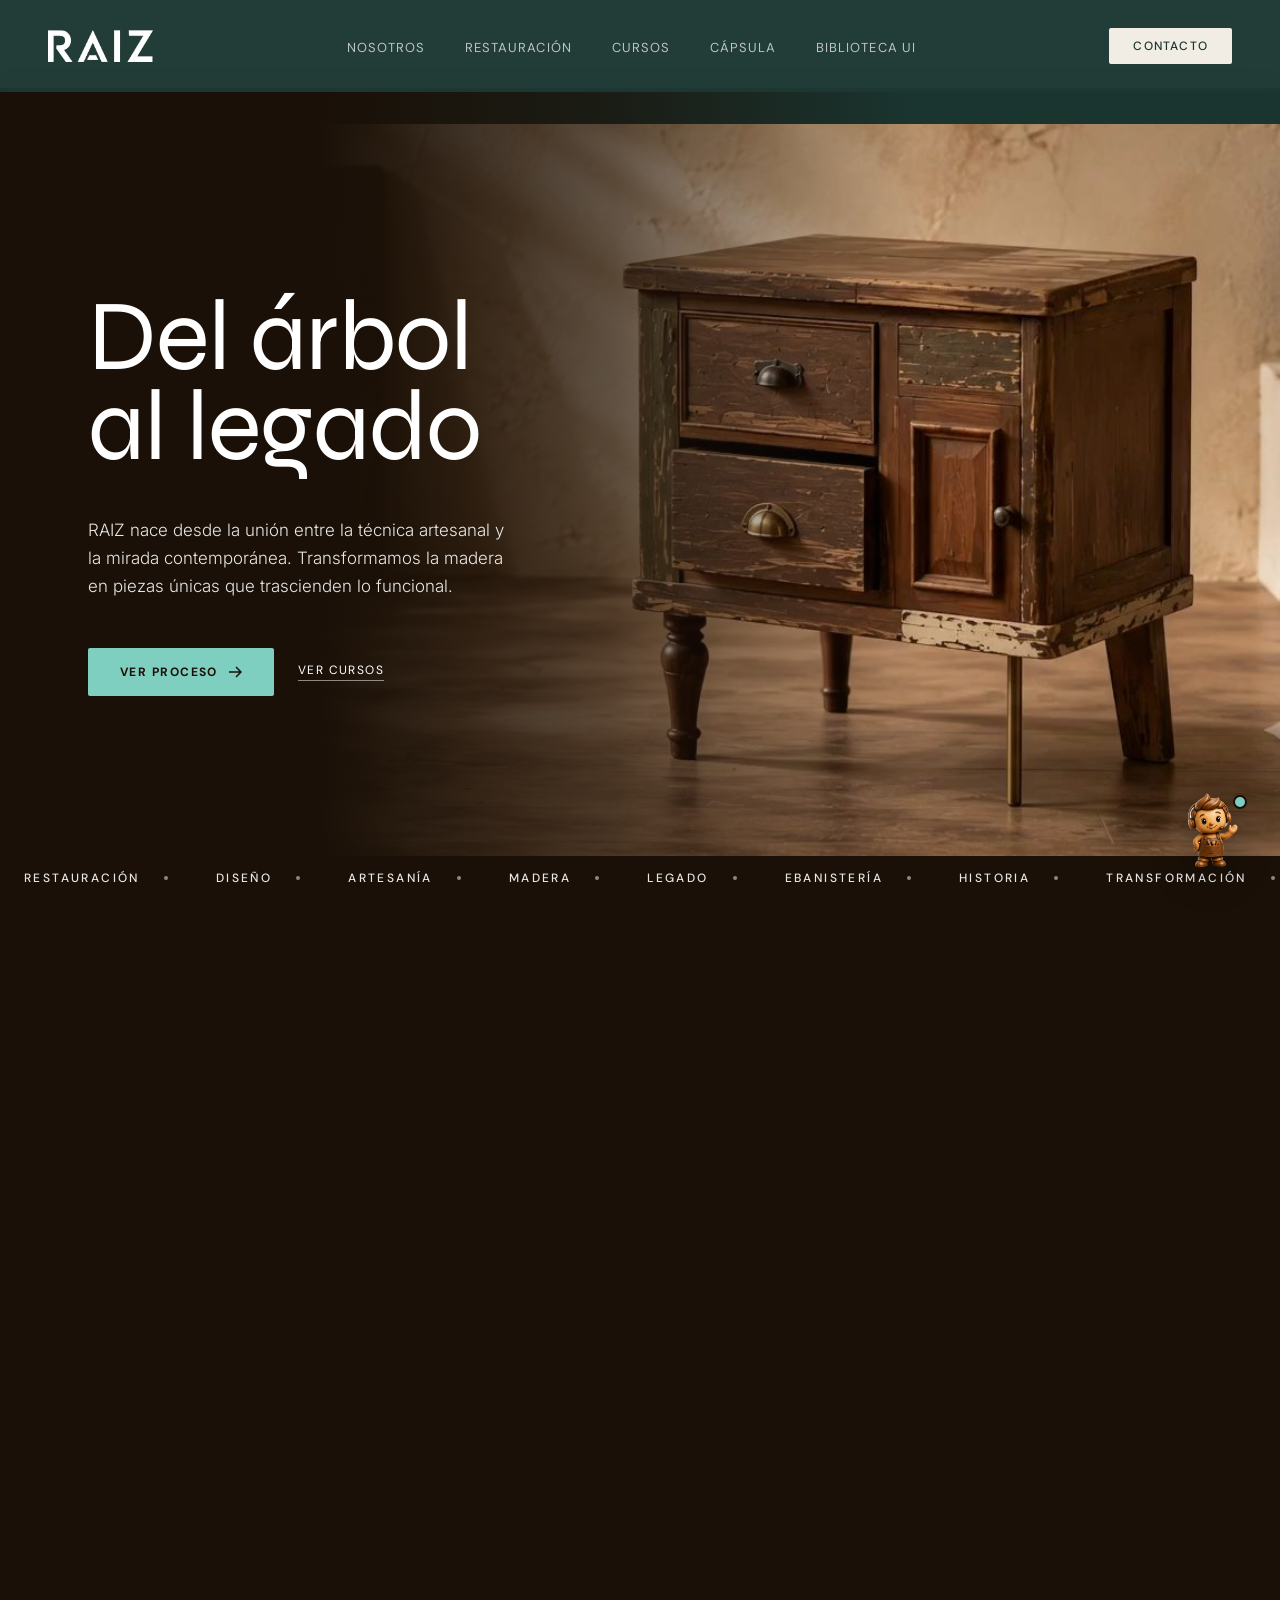
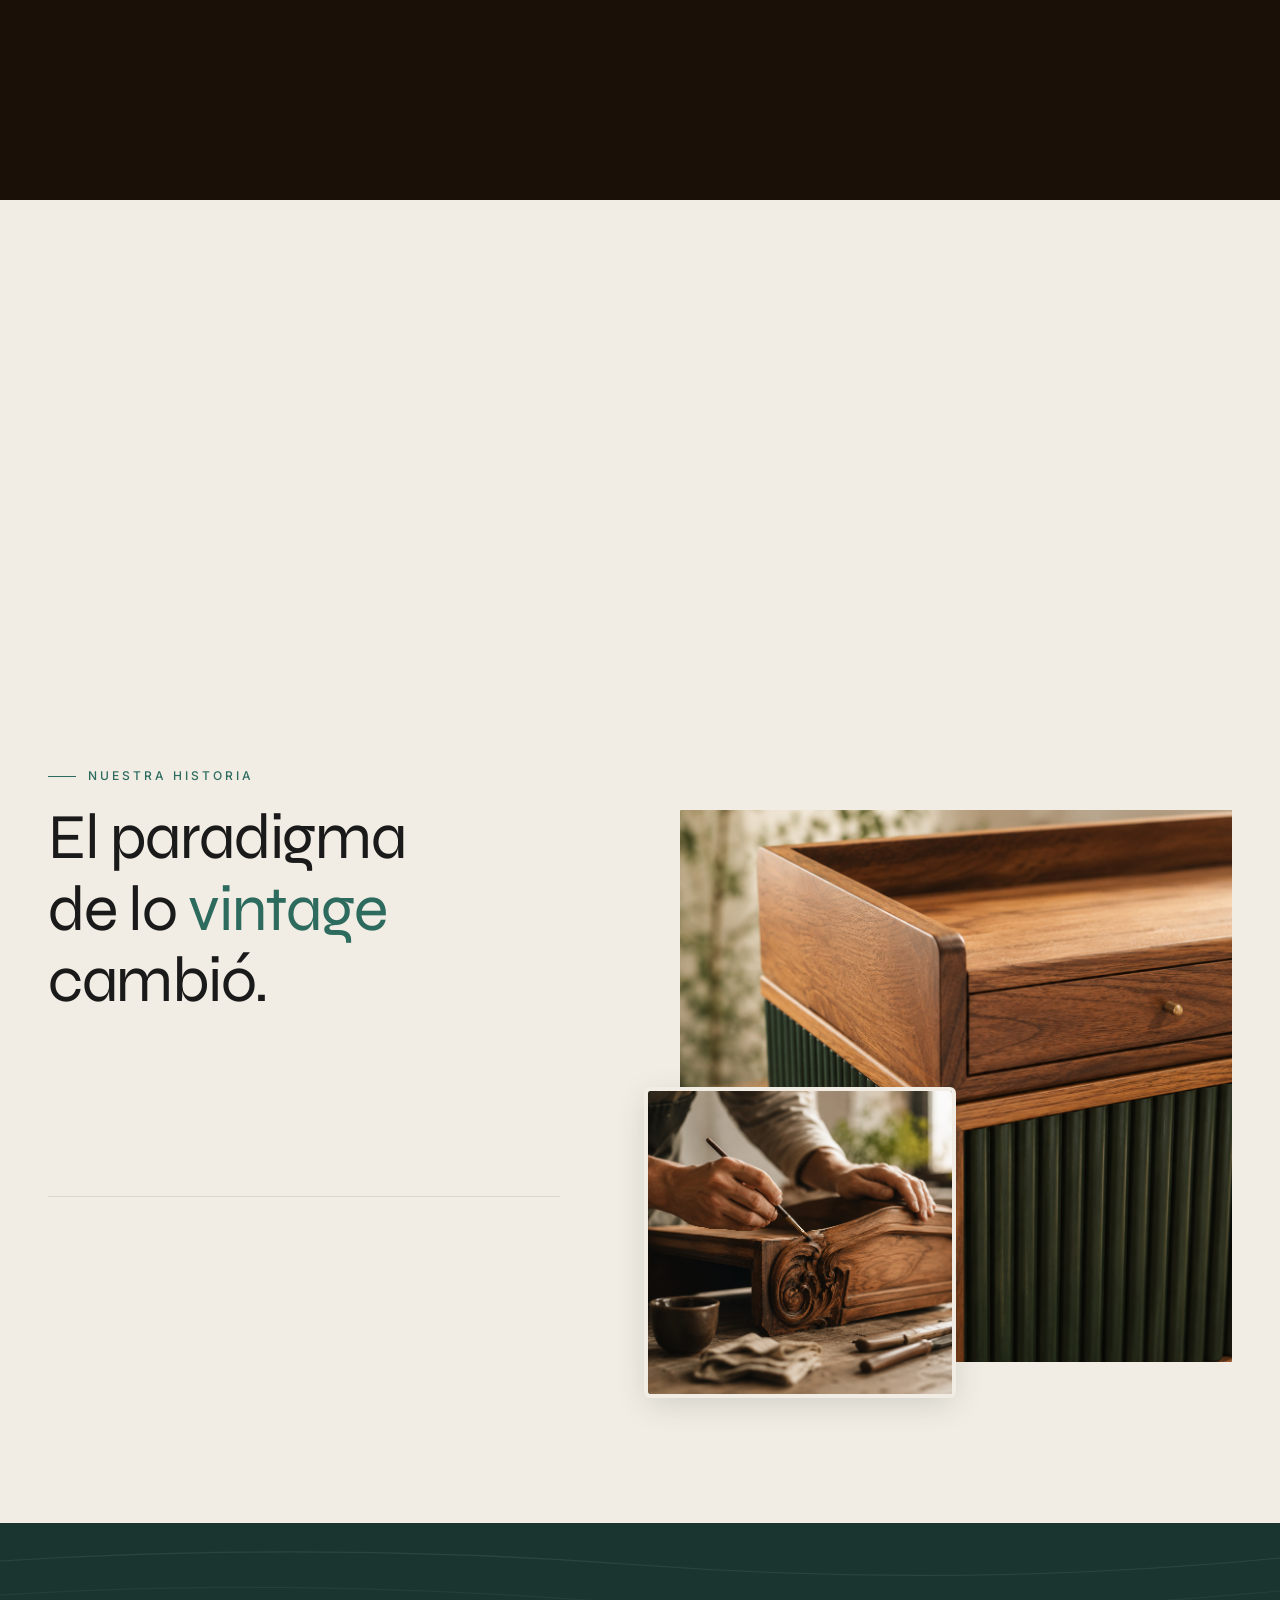
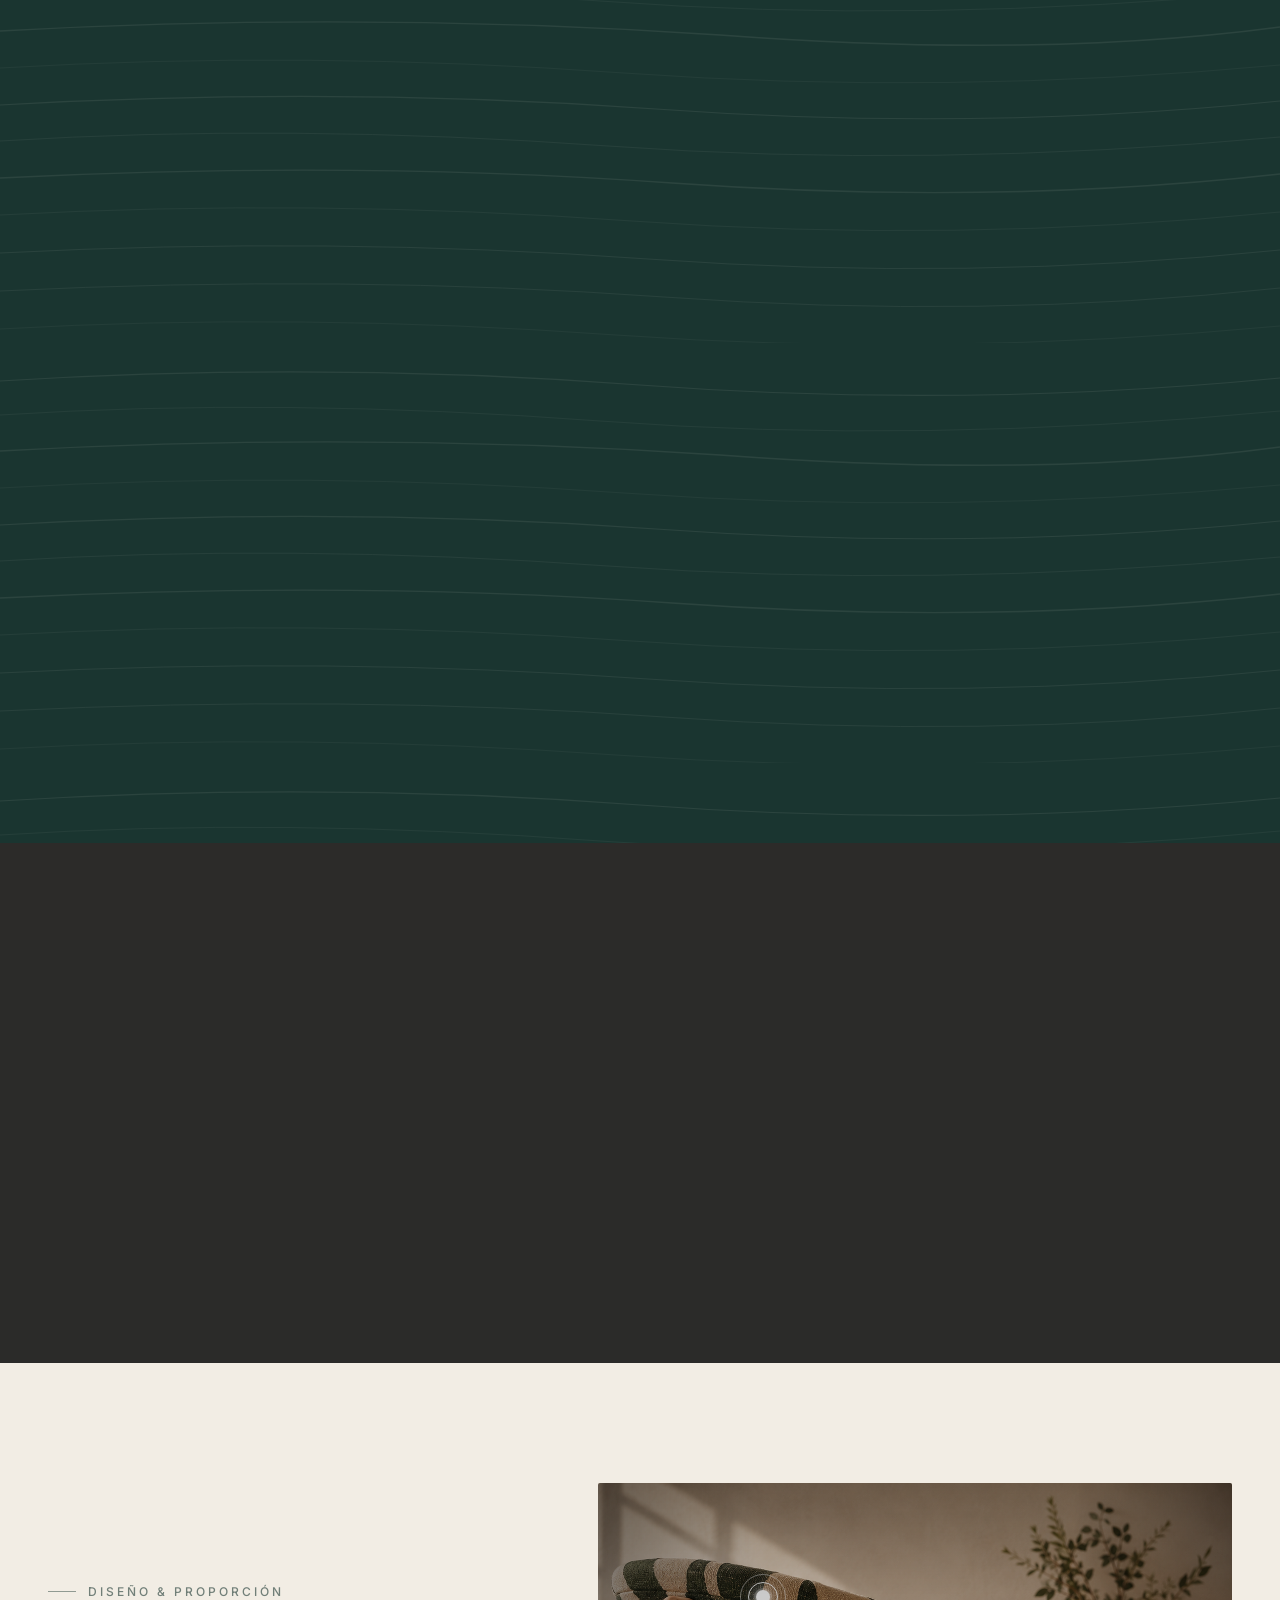
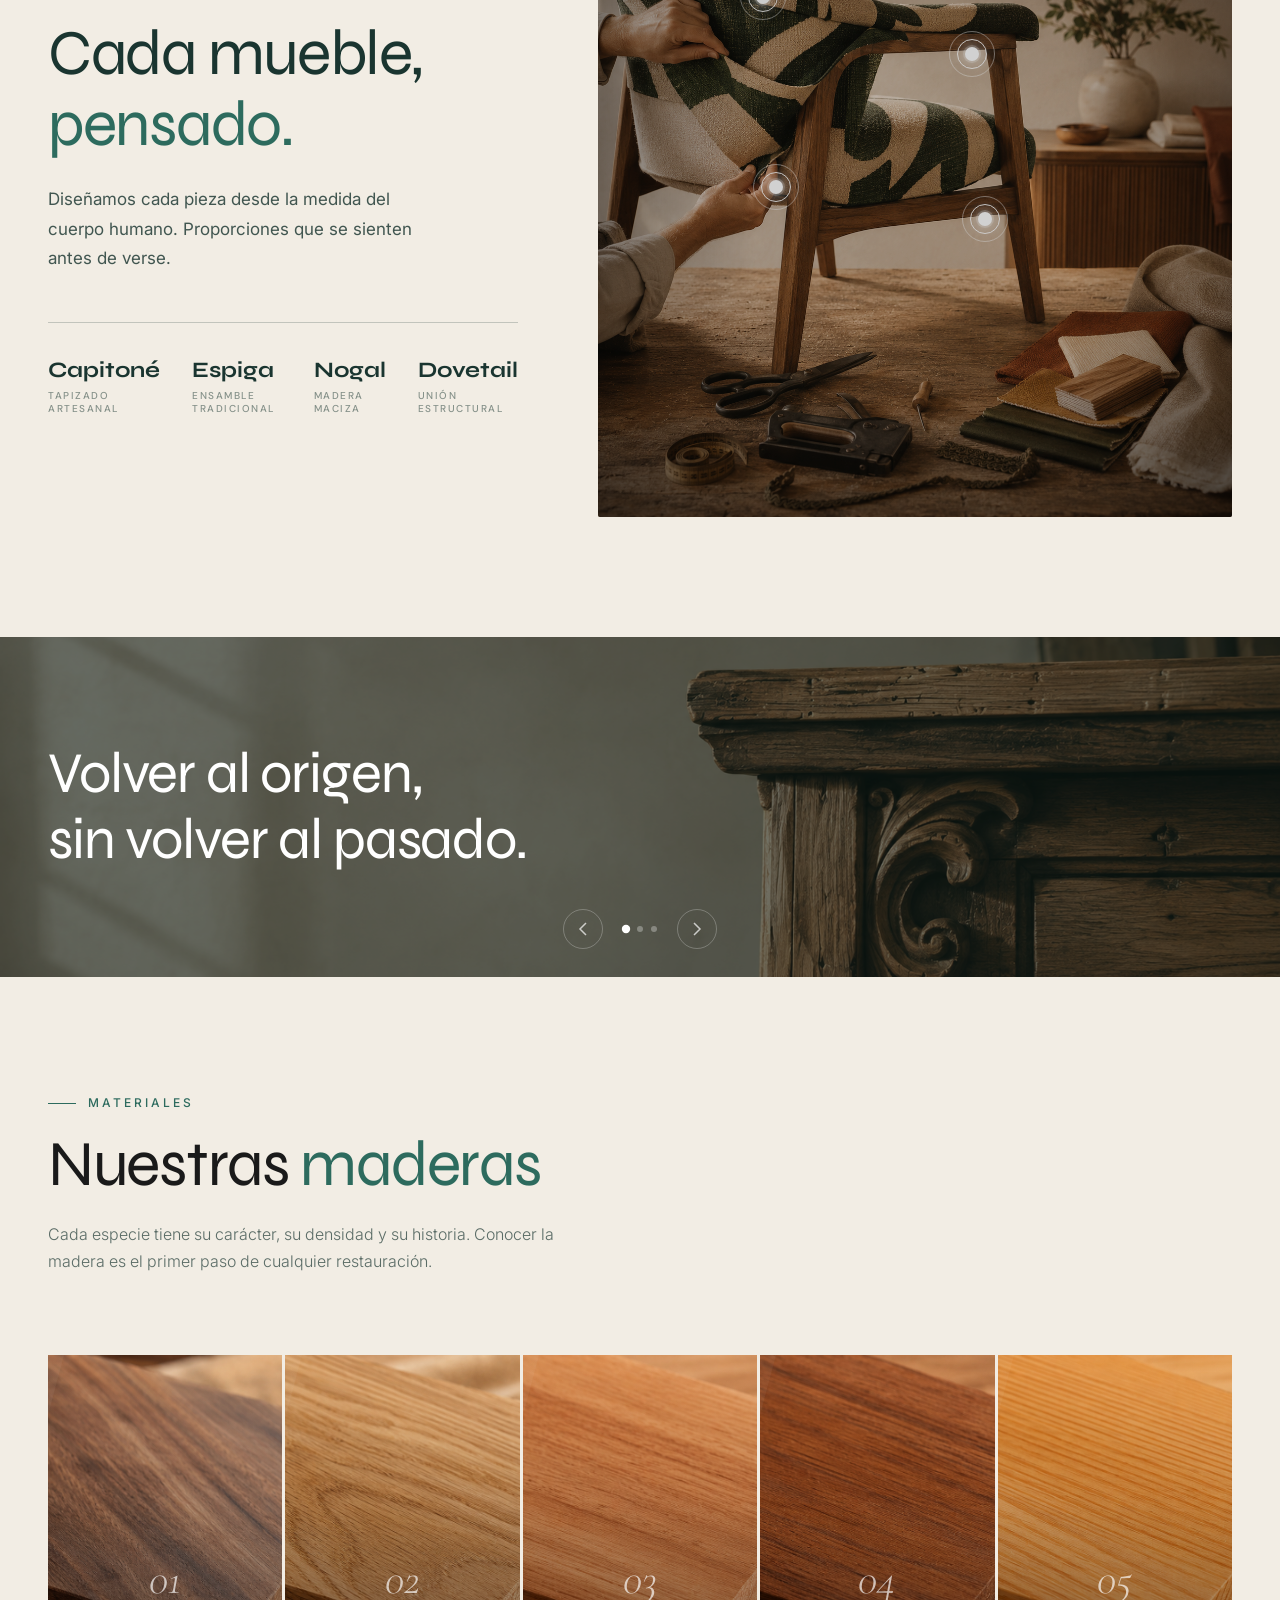
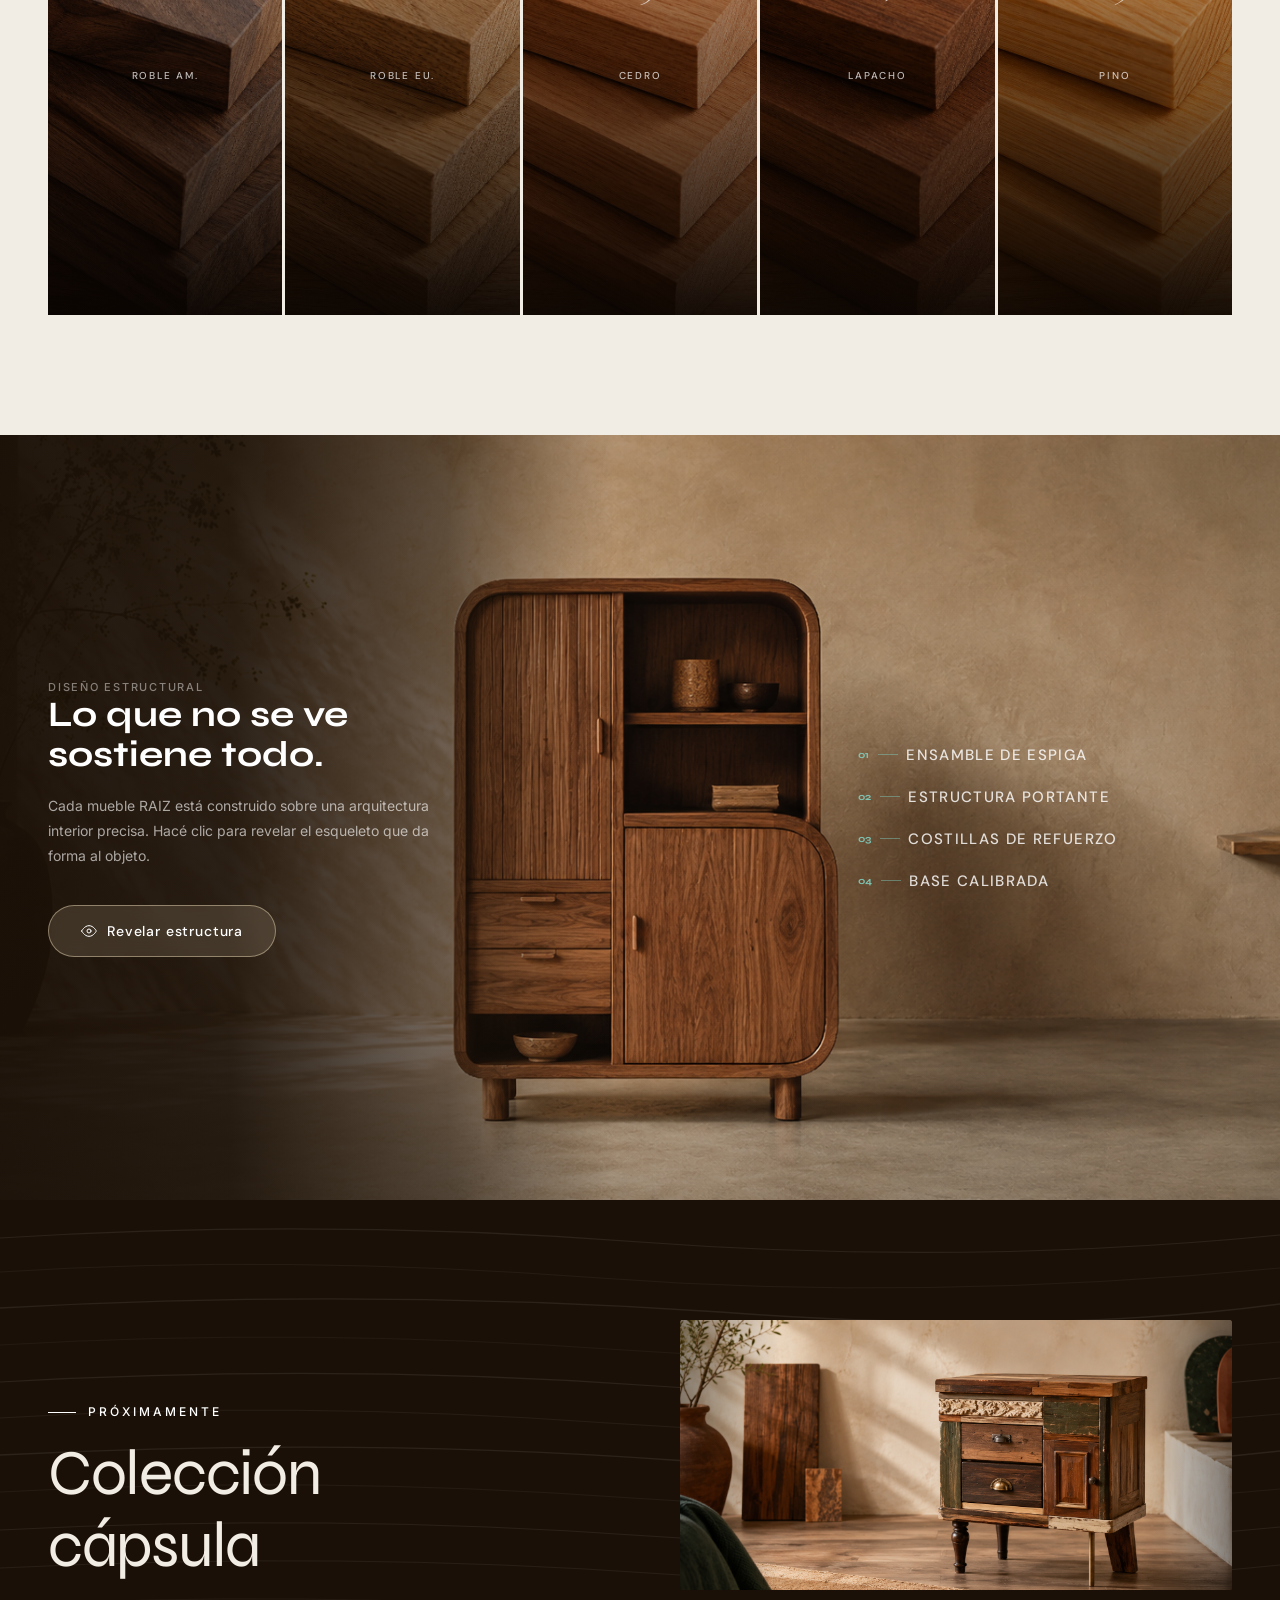
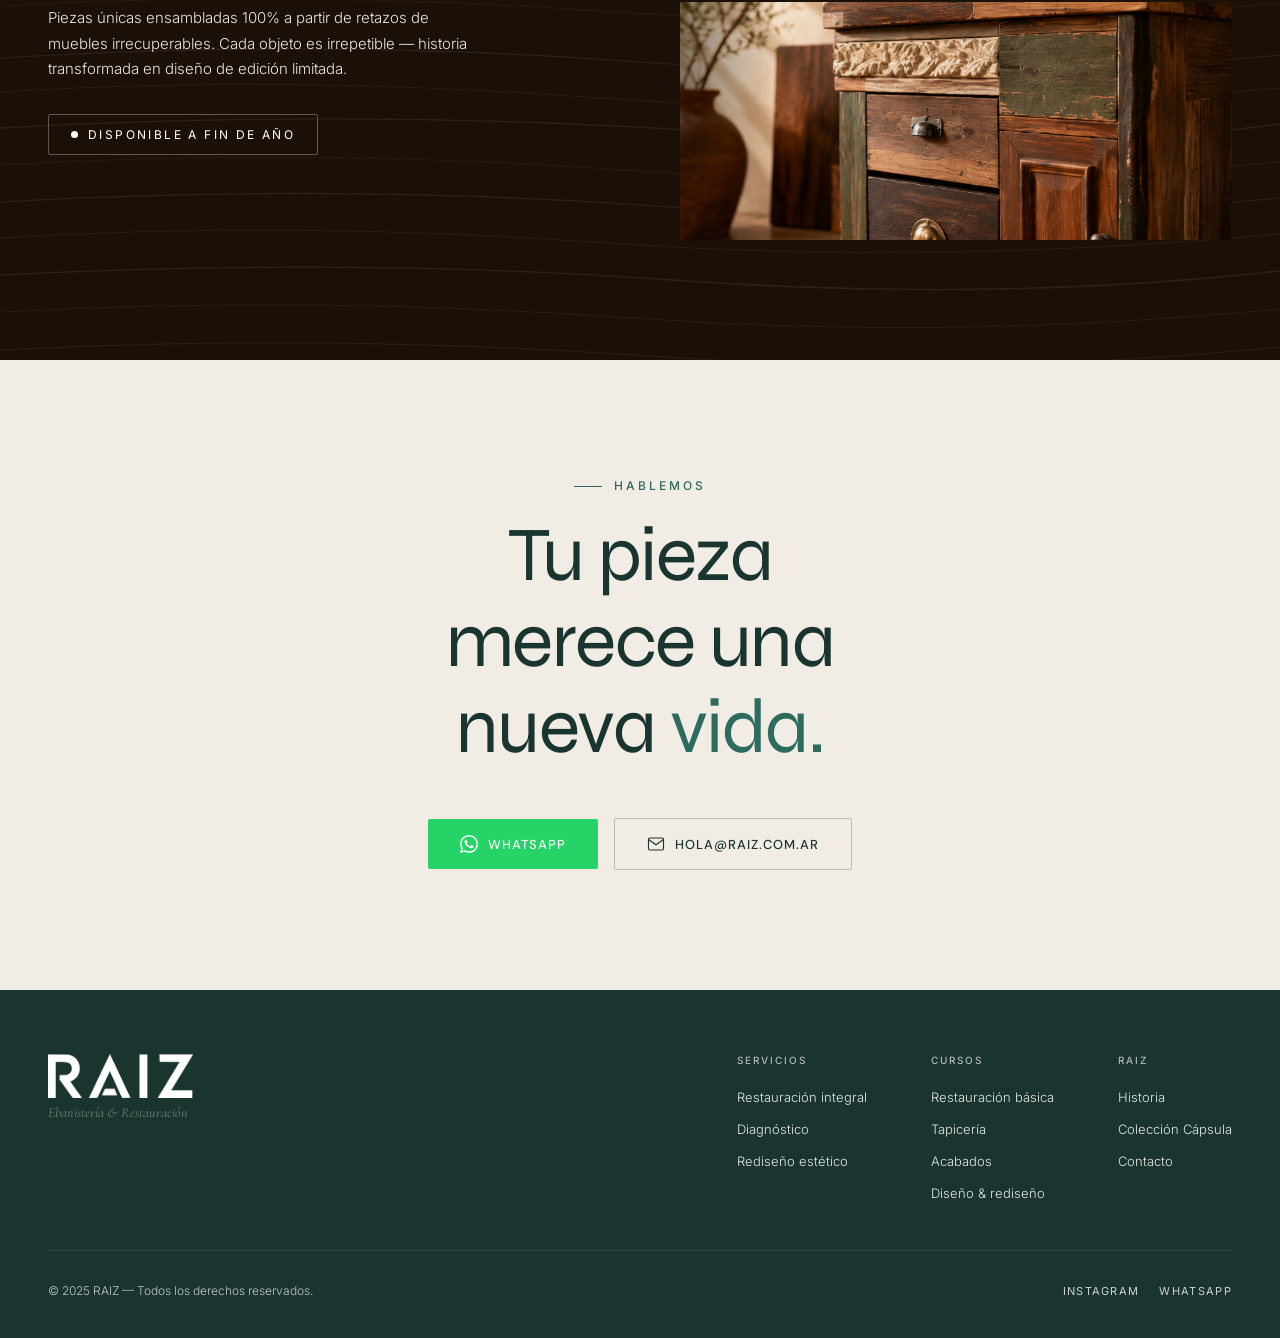
==== commit 75928633: "ENTREGA FINAL" ====
--- a/index.html
+++ b/index.html
@@ -56,7 +56,7 @@
        ================================ -->
   <section class="hero" aria-label="Bienvenida">
 
-    <!-- Video scrub -->
+    <!-- Video scrub — desktop -->
     <video
       class="hero__video"
       src="assets/video/HERO.mp4"
@@ -65,14 +65,25 @@
       preload="auto"
       aria-hidden="true"
     ></video>
+
+    <!-- Video loop — mobile -->
+    <video
+      class="hero__video-mobile"
+      src="assets/video/HERO MOBILE.mp4"
+      autoplay
+      loop
+      muted
+      playsinline
+      preload="metadata"
+      aria-hidden="true"
+    ></video>
+
     <div class="hero__video-overlay"></div>
 
     <div class="hero__content">
       <h1 class="hero__title">
-        <span class="line"><span>Diseñamos</span></span>
-        <span class="line"><span>experiencias.</span></span>
-        <span class="line"><span>Creamos</span></span>
-        <span class="line"><span>legados.</span></span>
+        <span class="line"><span>Del árbol</span></span>
+        <span class="line"><span>al legado</span></span>
       </h1>
 
       <p class="hero__sub">
@@ -89,11 +100,6 @@
         </a>
         <a href="#cursos" class="btn-ghost">Ver cursos</a>
       </div>
-    </div>
-
-    <div class="hero__scroll" aria-hidden="true">
-      <div class="hero__scroll-line"></div>
-      <span>Scroll</span>
     </div>
 
     <!-- TICKER -->
@@ -209,7 +215,6 @@
           <div class="curso-row__shade"></div>
           <div class="curso-row__inner">
             <div class="curso-row__top">
-              <span class="curso-row__num" aria-hidden="true">01</span>
               <span class="curso-row__level">Nivel inicial</span>
             </div>
             <div class="curso-row__main">
@@ -234,7 +239,6 @@
           <div class="curso-row__shade"></div>
           <div class="curso-row__inner">
             <div class="curso-row__top">
-              <span class="curso-row__num" aria-hidden="true">02</span>
               <span class="curso-row__level">Nivel intermedio</span>
             </div>
             <div class="curso-row__main">
@@ -259,7 +263,6 @@
           <div class="curso-row__shade"></div>
           <div class="curso-row__inner">
             <div class="curso-row__top">
-              <span class="curso-row__num" aria-hidden="true">03</span>
               <span class="curso-row__level">Nivel avanzado</span>
             </div>
             <div class="curso-row__main">
@@ -474,9 +477,10 @@
         <div class="valores__bg" style="background-image: url('assets/images/banner 1.png');"></div>
         <div class="valores__overlay"></div>
         <div class="valores__slide-inner">
-          <span class="valores__num">01</span>
-          <div class="valores__body">
-            <h3 class="valores__title">Volver al origen,<br>sin volver al pasado.</h3>
+          <div class="valores__inner-wrap">
+            <div class="valores__body">
+              <h3 class="valores__title">Volver al origen,<br>sin volver al pasado.</h3>
+            </div>
           </div>
         </div>
       </div>
@@ -486,9 +490,10 @@
         <div class="valores__bg" style="background-image: url('assets/images/banner 2.png');"></div>
         <div class="valores__overlay"></div>
         <div class="valores__slide-inner">
-          <span class="valores__num">02</span>
-          <div class="valores__body">
-            <h3 class="valores__title">Cada marca cuenta<br>una forma de hacer.</h3>
+          <div class="valores__inner-wrap">
+            <div class="valores__body">
+              <h3 class="valores__title">Cada marca cuenta<br>una forma de hacer.</h3>
+            </div>
           </div>
         </div>
       </div>
@@ -498,9 +503,10 @@
         <div class="valores__bg" style="background-image: url('assets/images/banner 3.png');"></div>
         <div class="valores__overlay"></div>
         <div class="valores__slide-inner">
-          <span class="valores__num">03</span>
-          <div class="valores__body">
-            <h3 class="valores__title">Piezas con historia,<br>acabados del presente.</h3>
+          <div class="valores__inner-wrap">
+            <div class="valores__body">
+              <h3 class="valores__title">Piezas con historia,<br>acabados del presente.</h3>
+            </div>
           </div>
         </div>
       </div>
@@ -613,37 +619,63 @@
        ================================ -->
   <section class="magnifier" id="anatomia">
 
-    <!-- Panel izquierdo con texto -->
-    <div class="magnifier__panel">
-      <span class="magnifier__label">Diseño estructural</span>
-      <h2 class="magnifier__title">Lo que no<br>se ve<br>sostiene todo.</h2>
-      <p class="magnifier__desc">Cada mueble RAIZ está construido sobre una arquitectura interior precisa. Pasá el cursor sobre la imagen para revelar el esqueleto que da forma al objeto.</p>
-      <div class="magnifier__hint">
-        <svg width="16" height="16" viewBox="0 0 16 16" fill="none" stroke="currentColor" stroke-width="1.4">
-          <path d="M2 8h12M9 3l5 5-5 5"/>
-        </svg>
-        Deslizá para revelar la estructura
-      </div>
-    </div>
-
-    <!-- Stage: imagen base + imagen esqueleto + anillo -->
     <div class="magnifier__stage" id="magnifierStage">
-      <div class="magnifier__mobile-title">Lo que no se ve<br>sostiene todo.</div>
+
+      <!-- Imágenes -->
       <img src="assets/images/mueble listo.png" alt="Mueble terminado RAIZ" class="magnifier__base">
       <img src="assets/images/mueble ergonomico.png" alt="Estructura del mueble" class="magnifier__reveal" id="magnifierReveal">
       <div class="magnifier__ring" id="magnifierRing"></div>
-      <button class="magnifier__reveal-btn" id="magnifierRevealBtn" aria-label="Revelar estructura interna">
-        <svg width="16" height="16" viewBox="0 0 24 24" fill="none" stroke="currentColor" stroke-width="1.5" stroke-linecap="round">
-          <path d="M1 12s4-8 11-8 11 8 11 8-4 8-11 8-11-8-11-8z"/><circle cx="12" cy="12" r="3"/>
-        </svg>
-        Revelar estructura
-      </button>
-      <button class="magnifier__hide-btn" id="magnifierHideBtn" aria-label="Ocultar estructura">
-        <svg width="16" height="16" viewBox="0 0 24 24" fill="none" stroke="currentColor" stroke-width="1.5" stroke-linecap="round">
-          <path d="M17.94 17.94A10.07 10.07 0 0 1 12 20c-7 0-11-8-11-8a18.45 18.45 0 0 1 5.06-5.94M9.9 4.24A9.12 9.12 0 0 1 12 4c7 0 11 8 11 8a18.5 18.5 0 0 1-2.16 3.19m-6.72-1.07a3 3 0 1 1-4.24-4.24"/><line x1="1" y1="1" x2="23" y2="23"/>
-        </svg>
-        Ocultar
-      </button>
+
+      <!-- Degradado izq → der -->
+      <div class="magnifier__overlay"></div>
+
+      <!-- Panel de texto — overlay sobre el degradado -->
+      <div class="magnifier__panel">
+        <div class="magnifier__panel-inner">
+          <span class="magnifier__label">Diseño estructural</span>
+          <h2 class="magnifier__title">Lo que no se ve<br>sostiene todo.</h2>
+          <p class="magnifier__desc">Cada mueble RAIZ está construido sobre una arquitectura interior precisa. Hacé clic para revelar el esqueleto que da forma al objeto.</p>
+          <div class="magnifier__actions">
+            <button class="magnifier__reveal-btn" id="magnifierRevealBtn" aria-label="Revelar estructura interna">
+              <svg width="16" height="16" viewBox="0 0 24 24" fill="none" stroke="currentColor" stroke-width="1.5" stroke-linecap="round">
+                <path d="M1 12s4-8 11-8 11 8 11 8-4 8-11 8-11-8-11-8z"/><circle cx="12" cy="12" r="3"/>
+              </svg>
+              Revelar estructura
+            </button>
+            <button class="magnifier__hide-btn" id="magnifierHideBtn" aria-label="Ocultar estructura">
+              <svg width="16" height="16" viewBox="0 0 24 24" fill="none" stroke="currentColor" stroke-width="1.5" stroke-linecap="round">
+                <path d="M17.94 17.94A10.07 10.07 0 0 1 12 20c-7 0-11-8-11-8a18.45 18.45 0 0 1 5.06-5.94M9.9 4.24A9.12 9.12 0 0 1 12 4c7 0 11 8 11 8a18.5 18.5 0 0 1-2.16 3.19m-6.72-1.07a3 3 0 1 1-4.24-4.24"/><line x1="1" y1="1" x2="23" y2="23"/>
+              </svg>
+              Ocultar estructura
+            </button>
+          </div>
+        </div>
+      </div>
+
+      <!-- Anotaciones técnicas flotantes — lado derecho -->
+      <div class="magnifier__annotations" aria-hidden="true">
+        <div class="magnifier__note magnifier__note--1">
+          <span class="magnifier__note-num">01</span>
+          <span class="magnifier__note-line"></span>
+          <span class="magnifier__note-text">Ensamble de espiga</span>
+        </div>
+        <div class="magnifier__note magnifier__note--2">
+          <span class="magnifier__note-num">02</span>
+          <span class="magnifier__note-line"></span>
+          <span class="magnifier__note-text">Estructura portante</span>
+        </div>
+        <div class="magnifier__note magnifier__note--3">
+          <span class="magnifier__note-num">03</span>
+          <span class="magnifier__note-line"></span>
+          <span class="magnifier__note-text">Costillas de refuerzo</span>
+        </div>
+        <div class="magnifier__note magnifier__note--4">
+          <span class="magnifier__note-num">04</span>
+          <span class="magnifier__note-line"></span>
+          <span class="magnifier__note-text">Base calibrada</span>
+        </div>
+      </div>
+
     </div>
 
   </section>
@@ -784,6 +816,22 @@
     <div class="page-transition__bar"></div>
   </div>
 
+  <!-- RAIZ Bot -->
+  <div class="raiz-bot" id="raizBot">
+    <div class="raiz-bot__bubble" id="raizBotBubble">
+      <button class="raiz-bot__close" id="raizBotClose" aria-label="Cerrar">×</button>
+      <p class="raiz-bot__name">Asistente RAIZ</p>
+      <p class="raiz-bot__msg">¡Hola! ¿Tenés alguna consulta sobre nuestros servicios o cursos? Estamos para ayudarte.</p>
+      <a href="https://wa.me/5491100000000" target="_blank" rel="noopener" class="raiz-bot__cta">Escribinos por WhatsApp</a>
+    </div>
+    <div class="raiz-bot__avatar-wrap">
+      <button class="raiz-bot__trigger" id="raizBotTrigger" aria-label="Chat con RAIZ">
+        <img src="assets/images/BOT.png" alt="Asistente RAIZ">
+      </button>
+      <span class="raiz-bot__badge" aria-hidden="true"></span>
+    </div>
+  </div>
+
   <script src="js/main.js"></script>
 </body>
 </html>
--- a/css/style.css
+++ b/css/style.css
@@ -218,27 +218,34 @@
   background: var(--dark);
   display: flex;
   flex-direction: column;
-  justify-content: flex-end;
+  justify-content: center;
   overflow: hidden;
 }
 
 /* Canvas / video de fondo */
 .hero__video,
+.hero__video-mobile,
 .hero canvas {
   position: absolute;
   inset: 0;
   width: 100%;
   height: 100%;
   object-fit: cover;
+  object-position: center center;
   z-index: 0;
+}
+
+/* Mobile video oculto en desktop */
+.hero__video-mobile {
+  display: none;
 }
 
 .hero__video-overlay {
   position: absolute;
   inset: 0;
   background:
-    linear-gradient(to right, rgba(14,28,24,1) 0%, rgba(14,28,24,1) 25%, rgba(14,28,24,0.65) 48%, transparent 72%),
-    linear-gradient(to top, rgba(18,35,30,0.25) 0%, transparent 25%);
+    linear-gradient(to right, rgba(26,16,7,1) 0%, rgba(26,16,7,1) 25%, rgba(26,16,7,0.65) 48%, transparent 72%),
+    linear-gradient(to top, rgba(26,16,7,0.2) 0%, transparent 25%);
   z-index: 1;
 }
 
@@ -268,7 +275,7 @@
 .hero__content {
   position: relative;
   z-index: 3;
-  padding: 0 48px 80px;
+  padding: 0 48px 0 88px;
 }
 
 .hero__eyebrow {
@@ -296,7 +303,7 @@
 .hero__title {
   font-family: 'Syne', sans-serif;
   font-weight: 300;
-  font-size: clamp(44px, 6.8vw, 104px);
+  font-size: clamp(52px, 7.8vw, 118px);
   line-height: 0.9;
   letter-spacing: -0.01em;
   color: var(--white);
@@ -331,7 +338,7 @@
 .hero__sub {
   margin-top: 32px;
   font-family: var(--font-body);
-  font-size: clamp(13px, 1.3vw, 16px);
+  font-size: clamp(14px, 1.45vw, 17px);
   font-weight: 300;
   color: rgba(255,255,255,0.9);
   max-width: 430px;
@@ -443,7 +450,10 @@
    ============================================= */
 
 .ticker {
-  position: relative;
+  position: absolute;
+  bottom: 0;
+  left: 0;
+  right: 0;
   z-index: 3;
   background: var(--plum);
   padding: 14px 0;
@@ -1159,10 +1169,10 @@
   font-style: italic;
   font-weight: 300;
   line-height: 1;
-  top: 50%; left: 50%;
+  top: 40%; left: 50%;
   transform: translate(-50%, -50%);
-  font-size: 22px;
-  color: rgba(255,255,255,0.32);
+  font-size: 44px;
+  color: rgba(255,255,255,0.68);
   white-space: nowrap;
   transition:
     top    0.6s cubic-bezier(0.16,1,0.3,1),
@@ -1179,19 +1189,18 @@
   color: rgba(255,255,255,0.05);
 }
 
-/* Etiqueta vertical (estado cerrado) */
+/* Etiqueta horizontal (estado cerrado) */
 .madera__tab-label {
   position: absolute;
-  bottom: 44px; left: 50%;
-  transform: translateX(-50%) rotate(180deg);
-  writing-mode: vertical-rl;
-  text-orientation: mixed;
+  top: 56%; left: 50%;
+  transform: translateX(-50%);
+  writing-mode: horizontal-tb;
   font-family: var(--font-sans);
   font-size: 10px;
   font-weight: 500;
-  letter-spacing: 0.22em;
+  letter-spacing: 0.18em;
   text-transform: uppercase;
-  color: rgba(255,255,255,0.36);
+  color: rgba(255,255,255,0.72);
   white-space: nowrap;
   transition: opacity 0.25s ease;
   pointer-events: none;
@@ -1237,7 +1246,7 @@
   font-family: var(--font-body);
   font-size: 14px;
   line-height: 1.78;
-  color: rgba(255,255,255,0.55);
+  color: rgba(255,255,255,0.85);
   max-width: 340px;
 }
 
@@ -1293,36 +1302,28 @@
   z-index: 2;
   display: flex;
   align-items: center;
-  gap: 48px;
-  padding: 64px 80px;
+  width: 100%;
+  height: 100%;
+}
+
+.valores__inner-wrap {
   width: 100%;
   max-width: 1400px;
   margin: 0 auto;
-}
-
-.valores__num {
-  font-family: var(--font-serif);
-  font-style: italic;
-  font-size: clamp(80px, 10vw, 140px);
-  font-weight: 300;
-  line-height: 1;
-  color: rgba(255,255,255,0.1);
-  flex-shrink: 0;
-  user-select: none;
+  padding: 64px 80px 64px 48px;
+  box-sizing: border-box;
 }
 
 .valores__body {
-  flex: 1;
-  border-left: 1px solid rgba(255,255,255,0.2);
-  padding-left: 48px;
+  max-width: 520px;
 }
 
 .valores__title {
   font-family: 'Syne', sans-serif;
   font-weight: 300;
-  font-size: clamp(28px, 4vw, 52px);
+  font-size: clamp(32px, 4.5vw, 60px);
   letter-spacing: -0.02em;
-  line-height: 1.12;
+  line-height: 1.15;
   color: var(--white);
 }
 
@@ -1457,7 +1458,7 @@
 }
 .cursos-list__heading em {
   font-style: normal;
-  color: rgba(255,255,255,0.45);
+  color: var(--white);
 }
 
 .cursos-list__link {
@@ -1505,7 +1506,7 @@
   height: 100%;
   object-fit: cover;
   object-position: center;
-  opacity: 0.65;
+  opacity: 0.75;
   transform: scale(1.03);
   transition: opacity 0.7s var(--ease-out), transform 0.8s var(--ease-out);
   z-index: 0;
@@ -1516,23 +1517,23 @@
   transform: scale(1);
 }
 
-/* Gradiente inferior — solo cubre el tercio bajo para el texto */
+/* Gradiente — plum cálido desde abajo, cubre bien el área de texto */
 .curso-row__shade {
   position: absolute;
   inset: 0;
   background: linear-gradient(
     to top,
-    rgba(20,44,38,0.92) 0%,
-    rgba(20,44,38,0.58) 28%,
-    rgba(20,44,38,0.1) 50%,
-    rgba(20,44,38,0) 100%
+    rgba(26,16,7,0.97) 0%,
+    rgba(26,16,7,0.88) 30%,
+    rgba(26,16,7,0.5) 58%,
+    rgba(26,16,7,0) 100%
   );
   z-index: 1;
   pointer-events: none;
   transition: opacity 0.7s var(--ease-out);
 }
 .curso-row:hover .curso-row__shade {
-  opacity: 0.9;
+  opacity: 1;
 }
 
 /* Línea sage izquierda */
@@ -1620,12 +1621,12 @@
   font-family: var(--font-body);
   font-size: 14px;
   line-height: 1.6;
-  color: rgba(255,255,255,0.55);
+  color: rgba(255,255,255,0.88);
   max-width: 28ch;
   transition: color 0.4s ease;
 }
 .curso-row:hover .curso-row__desc {
-  color: rgba(255,255,255,0.8);
+  color: var(--white);
 }
 
 /* Footer: meta + flecha */
@@ -1648,7 +1649,7 @@
   font-size: 11px;
   letter-spacing: 0.12em;
   text-transform: uppercase;
-  color: rgba(255,255,255,0.3);
+  color: rgba(255,255,255,0.55);
 }
 .curso-row__price {
   font-family: 'Syne', sans-serif;
@@ -2254,9 +2255,51 @@
 }
 
 @media (max-width: 768px) {
-  .ergo__split { grid-template-columns: 1fr; gap: 40px; }
-  .ergo__specs { gap: 20px; }
-  .ergo__photo-container { aspect-ratio: 1; }
+  .ergo__split {
+    grid-template-columns: 1fr;
+    gap: 0;
+  }
+
+  /* Foto debajo del texto, sangrando hasta los bordes */
+  .ergo__photo-container {
+    aspect-ratio: 4 / 3;
+    margin: 36px -24px 0;
+    width: calc(100% + 48px);
+    border-radius: 0;
+  }
+
+  .ergo__text-col {
+    padding: 0 4px;
+  }
+
+  /* Specs: wrap y más compactos */
+  .ergo__specs {
+    flex-wrap: wrap;
+    gap: 14px 20px;
+    margin-top: 28px;
+    padding-top: 24px;
+  }
+
+  .ergo__spec-val {
+    font-size: 16px;
+  }
+
+  .ergo__spec-label {
+    font-size: 9px;
+  }
+
+  /* Ocultar tooltips en mobile (son hover-only) */
+  .ergo__tip {
+    display: none;
+  }
+
+  /* Hotspot dots más pequeños */
+  .ergo__dot {
+    width: 10px;
+    height: 10px;
+    top: -5px;
+    left: -5px;
+  }
 }
 
 /* =============================================
@@ -2264,44 +2307,9 @@
    Solo activo en desktop con mouse (#cursos)
    ============================================= */
 
-/* Ocultar cursor nativo dentro de la sección cuando el efecto está activo.
-   Para aplicarlo a TODA la web: cambiar html.raiz-cursor-active a html.raiz-cursor-active * */
-html.raiz-cursor-active,
-html.raiz-cursor-active * {
-  cursor: none !important;
-}
-
-/* Anillo principal que sigue al mouse */
-.cursor-ring {
-  position: fixed;
-  top: 0;
-  left: 0;
-  pointer-events: none;
-  z-index: 9999;
-
-  width: 34px;
-  height: 34px;
-  border-radius: 50%;
-
-  border: 1.5px solid rgba(150, 110, 70, 0.75);
-  background: radial-gradient(circle, rgba(150,110,70,0.07) 0%, transparent 68%);
-
-  opacity: 0;
-  transition: width 0.35s ease, height 0.35s ease,
-              opacity 0.2s ease, border-color 0.35s ease,
-              background 0.35s ease;
-  will-change: transform;
-}
-
-.cursor-ring.active {
-  opacity: 1;
-}
-
-.cursor-ring.hovered {
-  width: 52px;
-  height: 52px;
-  border-color: rgba(150, 110, 70, 0.95);
-  background: radial-gradient(circle, rgba(150,110,70,0.1) 0%, transparent 68%);
+/* Cursor custom — flecha RAIZ (plum + borde arena) */
+html {
+  cursor: url("data:image/svg+xml,%3Csvg xmlns='http://www.w3.org/2000/svg' width='20' height='22' viewBox='0 0 18 20'%3E%3Cpath d='M2 1L2 16L6 12L9 18.5L11.5 17.5L8.5 11L15 11Z' fill='%231a1007' stroke='%23c9b89a' stroke-width='1.4' stroke-linejoin='round' stroke-linecap='round'/%3E%3C/svg%3E") 2 1, default;
 }
 
 /* Canvas de partículas — overlay fijo, no intercepta clics */
@@ -2326,7 +2334,7 @@
   font-weight: 500;
   letter-spacing: 0.2em;
   text-transform: uppercase;
-  color: rgba(255,255,255,0.3);
+  color: rgba(255,255,255,0.65);
   margin-bottom: 20px;
 }
 
@@ -2341,7 +2349,7 @@
   font-family: var(--font-body);
   font-size: 13px;
   font-weight: 300;
-  color: rgba(242,237,228,0.6);
+  color: rgba(255,255,255,0.88);
   transition: color 0.2s ease;
 }
 
@@ -2362,7 +2370,7 @@
   font-family: var(--font-body);
   font-size: 12px;
   font-weight: 300;
-  color: rgba(255,255,255,0.25);
+  color: rgba(255,255,255,0.72);
 }
 
 .footer__social {
@@ -2375,7 +2383,7 @@
   font-size: 11px;
   letter-spacing: 0.12em;
   text-transform: uppercase;
-  color: rgba(255,255,255,0.3);
+  color: rgba(255,255,255,0.78);
   transition: color 0.2s ease;
 }
 
@@ -2439,7 +2447,7 @@
 }
 
 @media (max-width: 768px) {
-  /* Hero: sin scroll scrubbing, fondo pleno */
+  /* Hero: video mobile en loop */
   .hero-scroll-container {
     height: 100vh;
   }
@@ -2448,8 +2456,32 @@
     display: none;
   }
 
+  .hero__video {
+    display: none;
+  }
+
+  .hero__video-mobile {
+    display: block;
+    opacity: 1;
+    object-fit: cover;
+    object-position: center 30%;
+    transform: scale(1.35);
+    transform-origin: center 30%;
+  }
+
+  .hero-scroll-container {
+    height: 75vh;
+  }
+
+  .hero {
+    height: 75vh;
+    min-height: unset;
+  }
+
   .hero__video-overlay {
-    display: none;
+    display: block;
+    background:
+      linear-gradient(to bottom, rgba(26,16,7,0.55) 0%, rgba(26,16,7,0.3) 35%, rgba(26,16,7,0.82) 72%, rgba(26,16,7,0.97) 100%);
   }
 
   .nav {
@@ -2473,16 +2505,16 @@
     display: flex;
   }
 
-  .hero__content {
-    padding: 0 24px 72px;
-  }
-
   .hero__scroll {
-    right: 24px;
+    display: none;
   }
 
   .section {
     padding: 80px 24px;
+  }
+
+  .valores__inner-wrap {
+    padding: 48px 24px;
   }
 
   .proceso__grid {
@@ -2536,19 +2568,36 @@
     align-items: flex-start;
   }
 
-  /* ---- Hero fallback (sin canvas) ---- */
+  /* ---- Hero mobile ---- */
   .hero {
-    background: var(--dark);
-  }
-  .hero__video {
-    opacity: 0.3;
+    background: var(--plum);
+    justify-content: center;
+  }
+  .hero__content {
+    padding: 0 24px 40px 24px;
+    width: 100%;
+  }
+  .hero__eyebrow {
+    font-size: 9px;
+    margin-bottom: 18px;
   }
   .hero__title {
-    font-size: clamp(38px, 10vw, 64px);
+    font-size: clamp(44px, 12vw, 64px);
+    line-height: 0.93;
   }
   .hero__sub {
-    font-size: 14px;
-    max-width: 90%;
+    font-size: 13px;
+    max-width: 100%;
+    margin-top: 18px;
+    line-height: 1.6;
+    color: rgba(255,255,255,0.78);
+  }
+  .hero__actions {
+    margin-top: 28px;
+    gap: 14px;
+  }
+  .hero__scroll {
+    display: none;
   }
 
   /* ---- About: apilar columnas ---- */
@@ -2573,47 +2622,41 @@
     margin-top: 40px;
   }
 
-  /* ---- Maderas: stack vertical (filmstrip → lista) ---- */
+  /* ---- Maderas: 3 cards horizontales en mobile ---- */
   .madera__tabs {
-    flex-direction: column;
-    height: auto;
+    flex-direction: row;
+    height: 260px;
     gap: 3px;
-    margin-top: 40px;
+    margin-top: 32px;
   }
   .madera__tab {
-    flex: none !important;
-    min-height: 200px;
+    flex: 1 !important;
+    min-height: 260px;
+    min-width: 0;
+  }
+  .madera__tab:nth-child(n+4) {
+    display: none;
   }
   .madera__tab:hover {
-    flex: none !important;
-    min-height: 200px;
+    flex: 1 !important;
   }
   .madera__tab-num {
-    top: 20px; left: 20px;
-    transform: none;
-    font-size: 48px;
-    color: rgba(255,255,255,0.08);
+    display: none;
   }
   .madera__tab-label {
     writing-mode: horizontal-tb;
-    transform: none;
-    left: 24px; bottom: 20px;
-    color: rgba(255,255,255,0.5);
-    font-size: 11px;
-    letter-spacing: 0.18em;
+    left: 50%;
+    bottom: 50%;
+    transform: translate(-50%, 50%);
+    color: rgba(255,255,255,0.92);
+    font-size: 10px;
+    font-weight: 600;
+    letter-spacing: 0.22em;
+    text-align: center;
+    white-space: nowrap;
   }
   .madera__tab-body {
-    opacity: 1;
-    transform: none;
-    padding: 20px 24px;
-  }
-  .madera__tab-heading {
-    font-size: 24px;
-    margin-bottom: 10px;
-  }
-  .madera__tab-text {
-    font-size: 13px;
-    max-width: 100%;
+    display: none;
   }
 
   /* ---- Stats: override inline padding ---- */
@@ -2625,38 +2668,10 @@
     gap: 0;
   }
 
-  /* ---- Magnifier: solo imagen + botón revelar ---- */
+  /* ---- Magnifier: mobile ---- */
   .magnifier {
-    display: block !important;
-    position: relative;
     height: 70vh;
     min-height: 420px;
-    overflow: hidden;
-  }
-  .magnifier__panel {
-    display: none !important;
-  }
-  .magnifier__stage {
-    position: absolute !important;
-    inset: 0;
-    width: 100%;
-    height: 100% !important;
-    cursor: default;
-  }
-  .magnifier__ring {
-    display: none !important;
-  }
-  .magnifier__reveal {
-    opacity: 0;
-    clip-path: none !important;
-    transition: opacity 0.6s ease;
-  }
-  .magnifier__stage.revealed .magnifier__reveal {
-    opacity: 1;
-  }
-  .magnifier__stage.revealed .magnifier__reveal-btn {
-    opacity: 0;
-    pointer-events: none;
   }
 
   /* ---- Pilares: 2 col, sin texto ---- */
@@ -2690,6 +2705,60 @@
   .footer__nav {
     flex-wrap: wrap;
     gap: 28px 40px;
+  }
+
+  /* ---- Pilares ---- */
+  .pilares {
+    padding: 64px 24px;
+  }
+  .pilares__inner {
+    padding: 0;
+  }
+
+  /* ---- Proceso ---- */
+  .proceso__inner,
+  .section__inner {
+    padding: 0 24px;
+  }
+
+  /* ---- Contacto ---- */
+  .contacto {
+    padding: 72px 24px;
+  }
+  .contacto__inner {
+    padding: 0;
+  }
+
+  /* ---- About ---- */
+  .about__inner,
+  .section__content {
+    padding: 0 24px;
+  }
+
+  /* ---- Capsula ---- */
+  .capsula__inner {
+    padding: 0 24px;
+  }
+
+  /* ---- Ergo ---- */
+  .ergo__inner {
+    padding: 0 24px;
+  }
+
+  /* ---- Prevenir overflow horizontal ---- */
+  .hero-scroll-container,
+  .hero,
+  .magnifier,
+  .cursos-list,
+  .pilares {
+    overflow-x: hidden;
+  }
+
+  /* ---- Botones hero ---- */
+  .btn-primary,
+  .btn-secondary {
+    font-size: 13px;
+    padding: 14px 24px;
   }
 }
 
@@ -2804,71 +2873,16 @@
    ============================================= */
 
 .magnifier {
-  display: grid;
-  grid-template-columns: 390px 1fr;
+  position: relative;
   height: 85vh;
   min-height: 580px;
   overflow: hidden;
 }
 
-.magnifier__panel {
-  background: var(--dark);
-  padding: 72px 48px;
-  display: flex;
-  flex-direction: column;
-  justify-content: center;
-  position: relative;
-  z-index: 2;
-}
-
-.magnifier__label {
-  font-size: 11px;
-  font-weight: 500;
-  letter-spacing: 0.16em;
-  text-transform: uppercase;
-  color: rgba(255,255,255,0.38);
-  margin-bottom: 20px;
-}
-
-.magnifier__title {
-  font-family: 'Syne', sans-serif;
-  font-size: clamp(26px, 2.8vw, 42px);
-  font-weight: 700;
-  color: var(--white);
-  line-height: 1.1;
-  margin-bottom: 20px;
-}
-
-.magnifier__desc {
-  font-size: 14px;
-  line-height: 1.78;
-  color: rgba(255,255,255,0.48);
-  margin-bottom: 44px;
-}
-
-.magnifier__hint {
-  display: flex;
-  align-items: center;
-  gap: 10px;
-  font-size: 11px;
-  letter-spacing: 0.08em;
-  color: rgba(255,255,255,0.28);
-}
-
-.magnifier__hint svg {
-  flex-shrink: 0;
-  animation: hint-slide 2s ease-in-out infinite;
-}
-
-@keyframes hint-slide {
-  0%, 100% { transform: translateX(0); }
-  50%       { transform: translateX(7px); }
-}
-
 .magnifier__stage {
   position: relative;
-  overflow: hidden;
-  cursor: none;
+  width: 100%;
+  height: 100%;
 }
 
 .magnifier__base,
@@ -2884,98 +2898,369 @@
   user-select: none;
 }
 
-/* La imagen esqueleto empieza oculta, se revela por clip-path */
+/* Imagen esqueleto — controlada por JS */
 .magnifier__reveal {
-  clip-path: circle(0px at -9999px -9999px);
-  /* sin transición para que la lupa siga el cursor sin lag */
-}
-
-/* Título y botones mobile — ocultos en desktop */
-.magnifier__mobile-title,
+  opacity: 0;
+  transform: scale(1.04);
+}
+
+/* Degradado plum → transparente (izq → der) — se diluye antes del 45% */
+.magnifier__overlay {
+  position: absolute;
+  inset: 0;
+  background:
+    linear-gradient(to right, rgba(26,16,7,0.97) 0%, rgba(26,16,7,0.92) 18%, rgba(26,16,7,0.6) 35%, transparent 48%),
+    linear-gradient(to top, rgba(26,16,7,0.18) 0%, transparent 20%);
+  z-index: 2;
+  pointer-events: none;
+}
+
+/* Panel — full width, mismo sistema que las secciones */
+.magnifier__panel {
+  position: absolute;
+  inset: 0;
+  display: flex;
+  align-items: center;
+  z-index: 3;
+  pointer-events: none;
+}
+
+.magnifier__panel-inner {
+  width: 100%;
+  max-width: 1400px;
+  margin: 0 auto;
+  padding: 72px 80px 72px 48px;
+  box-sizing: border-box;
+  pointer-events: auto;
+}
+
+.magnifier__title,
+.magnifier__desc {
+  max-width: 420px;
+}
+
+.magnifier__label {
+  font-size: 11px;
+  font-weight: 500;
+  letter-spacing: 0.16em;
+  text-transform: uppercase;
+  color: rgba(255,255,255,0.45);
+  margin-bottom: 20px;
+}
+
+.magnifier__title {
+  font-family: 'Syne', sans-serif;
+  font-size: clamp(28px, 2.8vw, 44px);
+  font-weight: 700;
+  color: var(--white);
+  line-height: 1.1;
+  margin-bottom: 20px;
+}
+
+.magnifier__desc {
+  font-size: 14px;
+  line-height: 1.78;
+  color: rgba(255,255,255,0.62);
+}
+
+/* Botones revelar/ocultar — visibles en desktop y mobile */
+.magnifier__actions {
+  margin-top: 36px;
+  position: relative;
+  height: 56px;
+}
+
 .magnifier__reveal-btn,
 .magnifier__hide-btn {
+  display: flex;
+  align-items: center;
+  gap: 10px;
+  position: absolute;
+  top: 0;
+  left: 0;
+  backdrop-filter: blur(10px);
+  -webkit-backdrop-filter: blur(10px);
+  color: #fff;
+  border-radius: 40px;
+  font-family: var(--font-sans);
+  font-weight: 500;
+  letter-spacing: 0.06em;
+  white-space: nowrap;
+  cursor: pointer;
+  transition: background 0.3s ease, border-color 0.3s ease, opacity 0.35s ease;
+}
+
+/* Revelar — visible, tono arena */
+.magnifier__reveal-btn {
+  background: rgba(201,184,154,0.18);
+  border: 1.5px solid rgba(201,184,154,0.6);
+  padding: 16px 32px;
+  font-size: 14px;
+}
+
+/* Ocultar — mismo tamaño exacto */
+.magnifier__hide-btn {
+  background: rgba(255,255,255,0.08);
+  border: 1.5px solid rgba(255,255,255,0.28);
+  padding: 16px 32px;
+  font-size: 14px;
+}
+
+.magnifier__reveal-btn:hover {
+  background: rgba(201,184,154,0.3);
+  border-color: rgba(201,184,154,0.85);
+}
+
+.magnifier__hide-btn:hover {
+  background: rgba(255,255,255,0.14);
+  border-color: rgba(255,255,255,0.45);
+}
+
+/* Visibilidad de botones controlada por JS */
+.magnifier__hide-btn {
+  opacity: 0;
+  pointer-events: none;
+}
+
+/* Anillo — desactivado */
+.magnifier__ring {
   display: none;
 }
 
+/* Anotaciones técnicas — pared vacía central */
+.magnifier__annotations {
+  position: absolute;
+  left: 67%;
+  top: 50%;
+  transform: translateY(-50%);
+  z-index: 4;
+  pointer-events: none;
+  display: flex;
+  flex-direction: column;
+  gap: 22px;
+}
+
+.magnifier__note {
+  display: flex;
+  align-items: center;
+  color: rgba(255,255,255,0.82);
+  transition: color 0.6s ease;
+}
+
+.magnifier__note-num {
+  font-family: 'Syne', sans-serif;
+  font-size: 10px;
+  font-weight: 700;
+  color: rgba(126,207,192,0.9);
+  letter-spacing: 0.08em;
+  margin-right: 8px;
+  flex-shrink: 0;
+  transition: color 0.6s ease;
+}
+
+.magnifier__note-line {
+  display: block;
+  width: 20px;
+  height: 1px;
+  background: rgba(126,207,192,0.45);
+  margin-right: 8px;
+  flex-shrink: 0;
+  transition: background 0.6s ease;
+}
+
+.magnifier__note-text {
+  font-family: var(--font-sans);
+  font-size: 15px;
+  font-weight: 500;
+  letter-spacing: 0.09em;
+  text-transform: uppercase;
+  white-space: nowrap;
+}
+
+/* Notas más vívidas al revelar */
+.magnifier__stage.revealed .magnifier__note {
+  color: rgba(255,255,255,1);
+}
+.magnifier__stage.revealed .magnifier__note-num {
+  color: rgba(126,207,192,1);
+}
+.magnifier__stage.revealed .magnifier__note-line {
+  background: rgba(126,207,192,0.75);
+}
+
 @media (max-width: 768px) {
-  /* Título sobre la imagen */
-  .magnifier__mobile-title {
-    display: block;
-    position: absolute;
-    top: 28px;
-    left: 24px;
-    right: 24px;
-    z-index: 10;
-    font-family: 'Syne', sans-serif;
-    font-size: clamp(22px, 6.5vw, 32px);
-    font-weight: 700;
-    color: #fff;
-    line-height: 1.15;
-    text-shadow: 0 2px 20px rgba(0,0,0,0.55);
-    pointer-events: none;
-  }
-
-  /* Estilos compartidos botones */
+  .magnifier__annotations { display: none; }
+}
+
+@media (max-width: 768px) {
+  .magnifier__panel {
+    align-items: flex-start;
+  }
+
+  .magnifier__panel-inner {
+    padding: 48px 24px;
+    display: flex;
+    flex-direction: column;
+    height: 100%;
+    box-sizing: border-box;
+  }
+
+  .magnifier__overlay {
+    background:
+      linear-gradient(to bottom, rgba(26,16,7,0.92) 0%, rgba(26,16,7,0.65) 38%, rgba(26,16,7,0.2) 65%, transparent 85%),
+      linear-gradient(to right, rgba(26,16,7,0.38) 0%, transparent 55%);
+  }
+
+  .magnifier__title {
+    font-size: clamp(26px, 7.5vw, 36px);
+  }
+
+  .magnifier__actions {
+    margin-top: auto;
+    padding-bottom: 16px;
+    position: relative;
+    height: 56px;
+  }
+
   .magnifier__reveal-btn,
   .magnifier__hide-btn {
-    display: flex;
-    align-items: center;
-    gap: 10px;
     position: absolute;
-    bottom: 36px;
+    top: 0;
     left: 50%;
     transform: translateX(-50%);
-    z-index: 10;
-    background: rgba(255,255,255,0.1);
-    backdrop-filter: blur(10px);
-    -webkit-backdrop-filter: blur(10px);
-    border: 1.5px solid rgba(255,255,255,0.35);
-    color: #fff;
-    padding: 13px 26px;
-    border-radius: 40px;
-    font-family: var(--font-sans);
     font-size: 13px;
-    font-weight: 500;
-    letter-spacing: 0.06em;
-    white-space: nowrap;
-    cursor: pointer;
-    transition: background 0.3s ease, border-color 0.3s ease, opacity 0.4s ease;
-  }
-  .magnifier__reveal-btn:active,
-  .magnifier__hide-btn:active {
-    background: rgba(126,207,192,0.25);
-    border-color: var(--sage);
-  }
-
-  /* Ocultar por defecto, revelar según estado */
-  .magnifier__hide-btn {
-    opacity: 0;
-    pointer-events: none;
-  }
-  .magnifier__stage.revealed .magnifier__reveal-btn {
-    opacity: 0;
-    pointer-events: none;
-  }
-  .magnifier__stage.revealed .magnifier__hide-btn {
-    opacity: 1;
-    pointer-events: auto;
-  }
-}
-
-/* Anillo circular que sigue el cursor */
-.magnifier__ring {
-  position: absolute;
-  width: 340px;
-  height: 340px;
+    padding: 14px 28px;
+  }
+}
+
+/* ============================================================
+   RAIZ BOT — widget chat flotante
+   ============================================================ */
+.raiz-bot {
+  position: fixed;
+  bottom: 28px;
+  right: 28px;
+  z-index: 9999;
+  display: flex;
+  flex-direction: column;
+  align-items: flex-end;
+  gap: 14px;
+}
+
+.raiz-bot__avatar-wrap {
+  position: relative;
+  display: inline-flex;
+  flex-shrink: 0;
+}
+
+.raiz-bot__trigger {
+  width: 82px;
+  height: 82px;
   border-radius: 50%;
-  border: 1.5px solid rgba(255,255,255,0.6);
-  box-shadow: 0 0 0 1px rgba(0,0,0,0.18), 0 4px 24px rgba(0,0,0,0.2);
-  transform: translate(-50%, -50%);
+  background: none;
+  border: none;
+  cursor: pointer;
+  padding: 0;
+  overflow: hidden;
+  filter: drop-shadow(0 4px 20px rgba(0,0,0,0.45));
+  transition: transform 0.35s cubic-bezier(0.34,1.56,0.64,1);
+}
+.raiz-bot__trigger:hover { transform: scale(1.08); }
+.raiz-bot__trigger img {
+  width: 100%;
+  height: 100%;
+  object-fit: cover;
+  display: block;
+}
+
+.raiz-bot__badge {
+  position: absolute;
+  top: 5px;
+  right: 5px;
+  width: 14px;
+  height: 14px;
+  background: #7ecfc0;
+  border-radius: 50%;
+  border: 2.5px solid #1a1007;
+  animation: raiz-bot-ping 2.2s ease-in-out infinite;
+  z-index: 2;
+}
+@keyframes raiz-bot-ping {
+  0%, 100% { transform: scale(1); opacity: 1; }
+  50%       { transform: scale(1.4); opacity: 0.55; }
+}
+
+.raiz-bot__bubble {
+  background: #ffffff;
+  border-radius: 14px 14px 0 14px;
+  padding: 20px 20px 16px;
+  max-width: 256px;
+  box-shadow: 0 8px 36px rgba(0,0,0,0.22);
+  opacity: 0;
+  transform: translateY(10px) scale(0.94);
+  transform-origin: bottom right;
+  transition: opacity 0.32s ease, transform 0.38s cubic-bezier(0.34,1.56,0.64,1);
   pointer-events: none;
-  opacity: 0;
-  transition: opacity 0.25s ease;
-  z-index: 5;
-  top: 0;
-  left: 0;
-  will-change: transform, left, top;
-}
+  position: relative;
+}
+.raiz-bot__bubble.is-visible {
+  opacity: 1;
+  transform: translateY(0) scale(1);
+  pointer-events: auto;
+}
+
+.raiz-bot__close {
+  position: absolute;
+  top: 9px;
+  right: 12px;
+  background: none;
+  border: none;
+  font-size: 18px;
+  line-height: 1;
+  color: rgba(0,0,0,0.28);
+  cursor: pointer;
+  padding: 0;
+  transition: color 0.15s;
+}
+.raiz-bot__close:hover { color: rgba(0,0,0,0.7); }
+
+.raiz-bot__name {
+  font-family: 'Syne', sans-serif;
+  font-size: 10px;
+  font-weight: 700;
+  letter-spacing: 0.12em;
+  text-transform: uppercase;
+  color: #2d6b5e;
+  margin-bottom: 8px;
+  padding-right: 20px;
+}
+
+.raiz-bot__msg {
+  font-size: 13.5px;
+  font-family: var(--font-sans);
+  color: #1a3530;
+  line-height: 1.62;
+  margin-bottom: 16px;
+  padding-right: 12px;
+}
+
+.raiz-bot__cta {
+  display: block;
+  background: #1a3530;
+  color: #ffffff;
+  font-family: var(--font-sans);
+  font-size: 12px;
+  font-weight: 600;
+  text-align: center;
+  padding: 11px 16px;
+  border-radius: 7px;
+  text-decoration: none;
+  transition: background 0.2s;
+}
+.raiz-bot__cta:hover { background: #2d6b5e; }
+
+@media (max-width: 768px) {
+  .raiz-bot {
+    display: none;
+  }
+}
